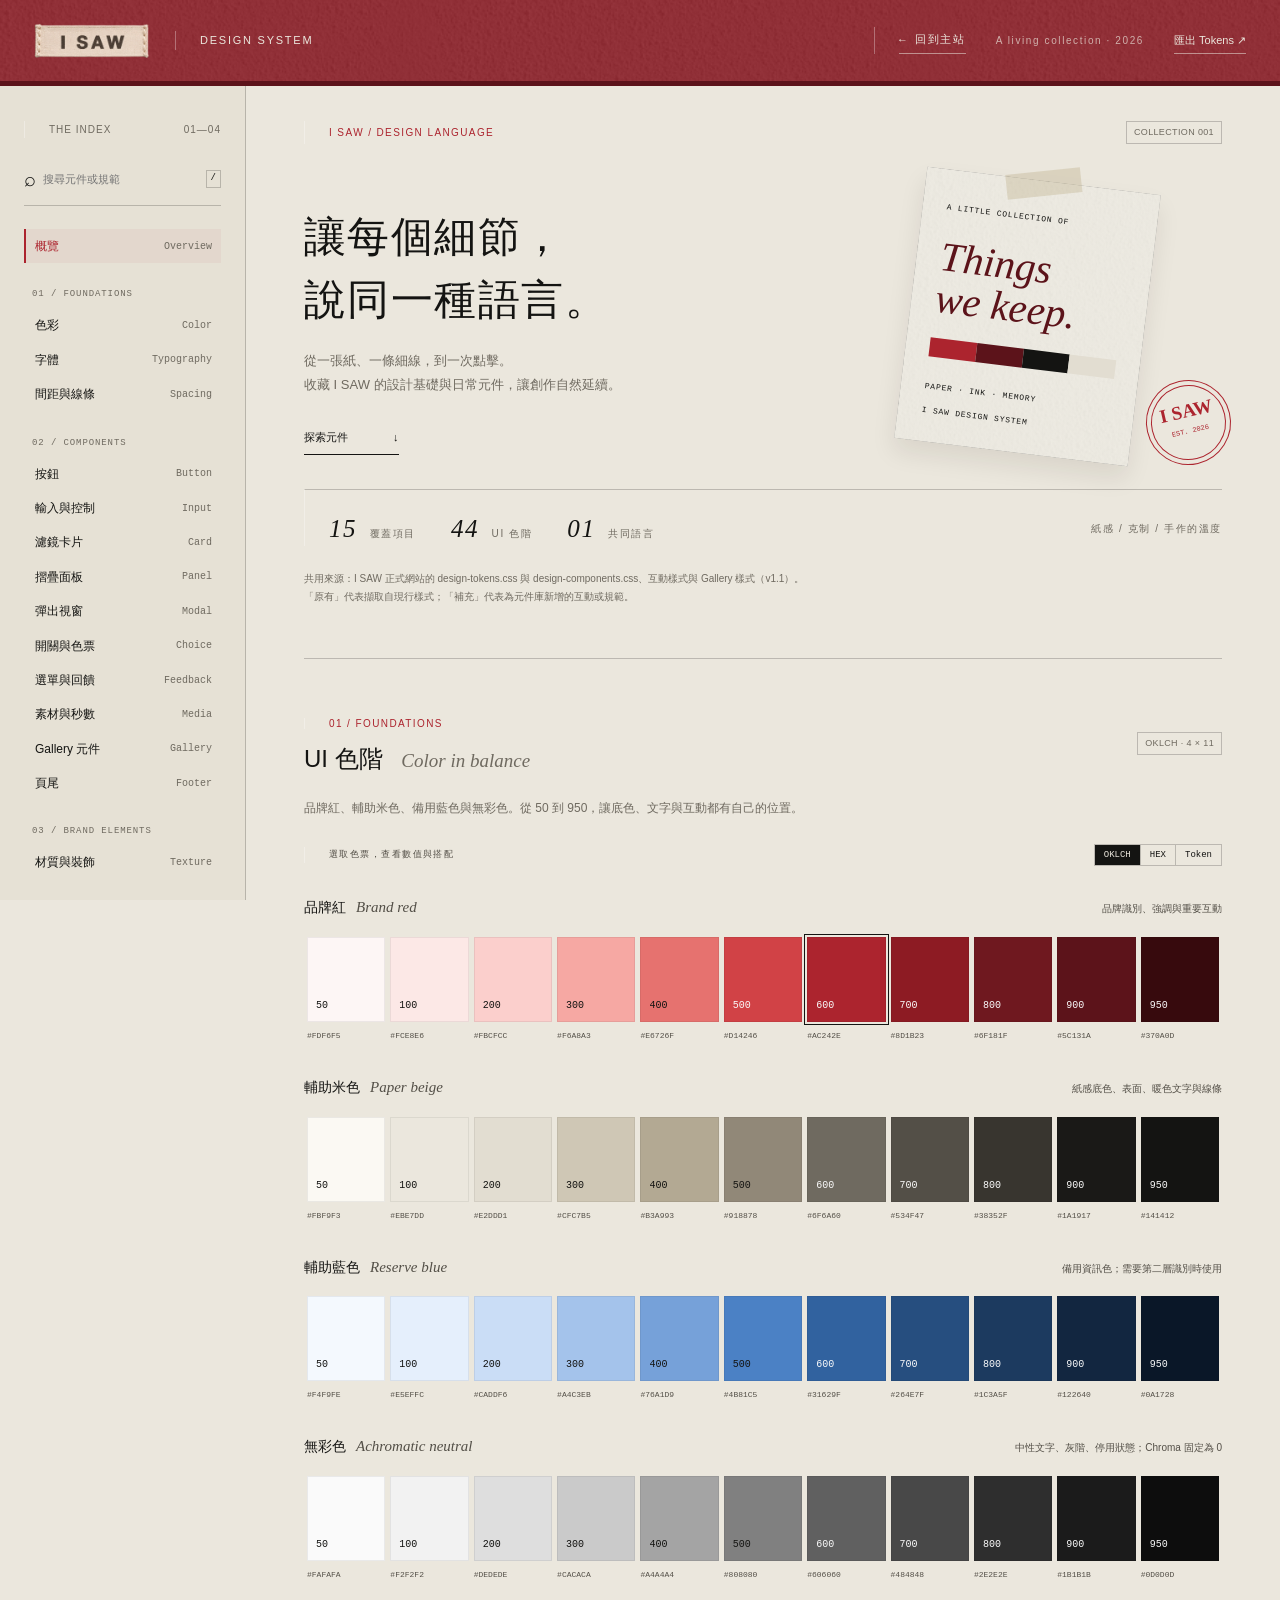
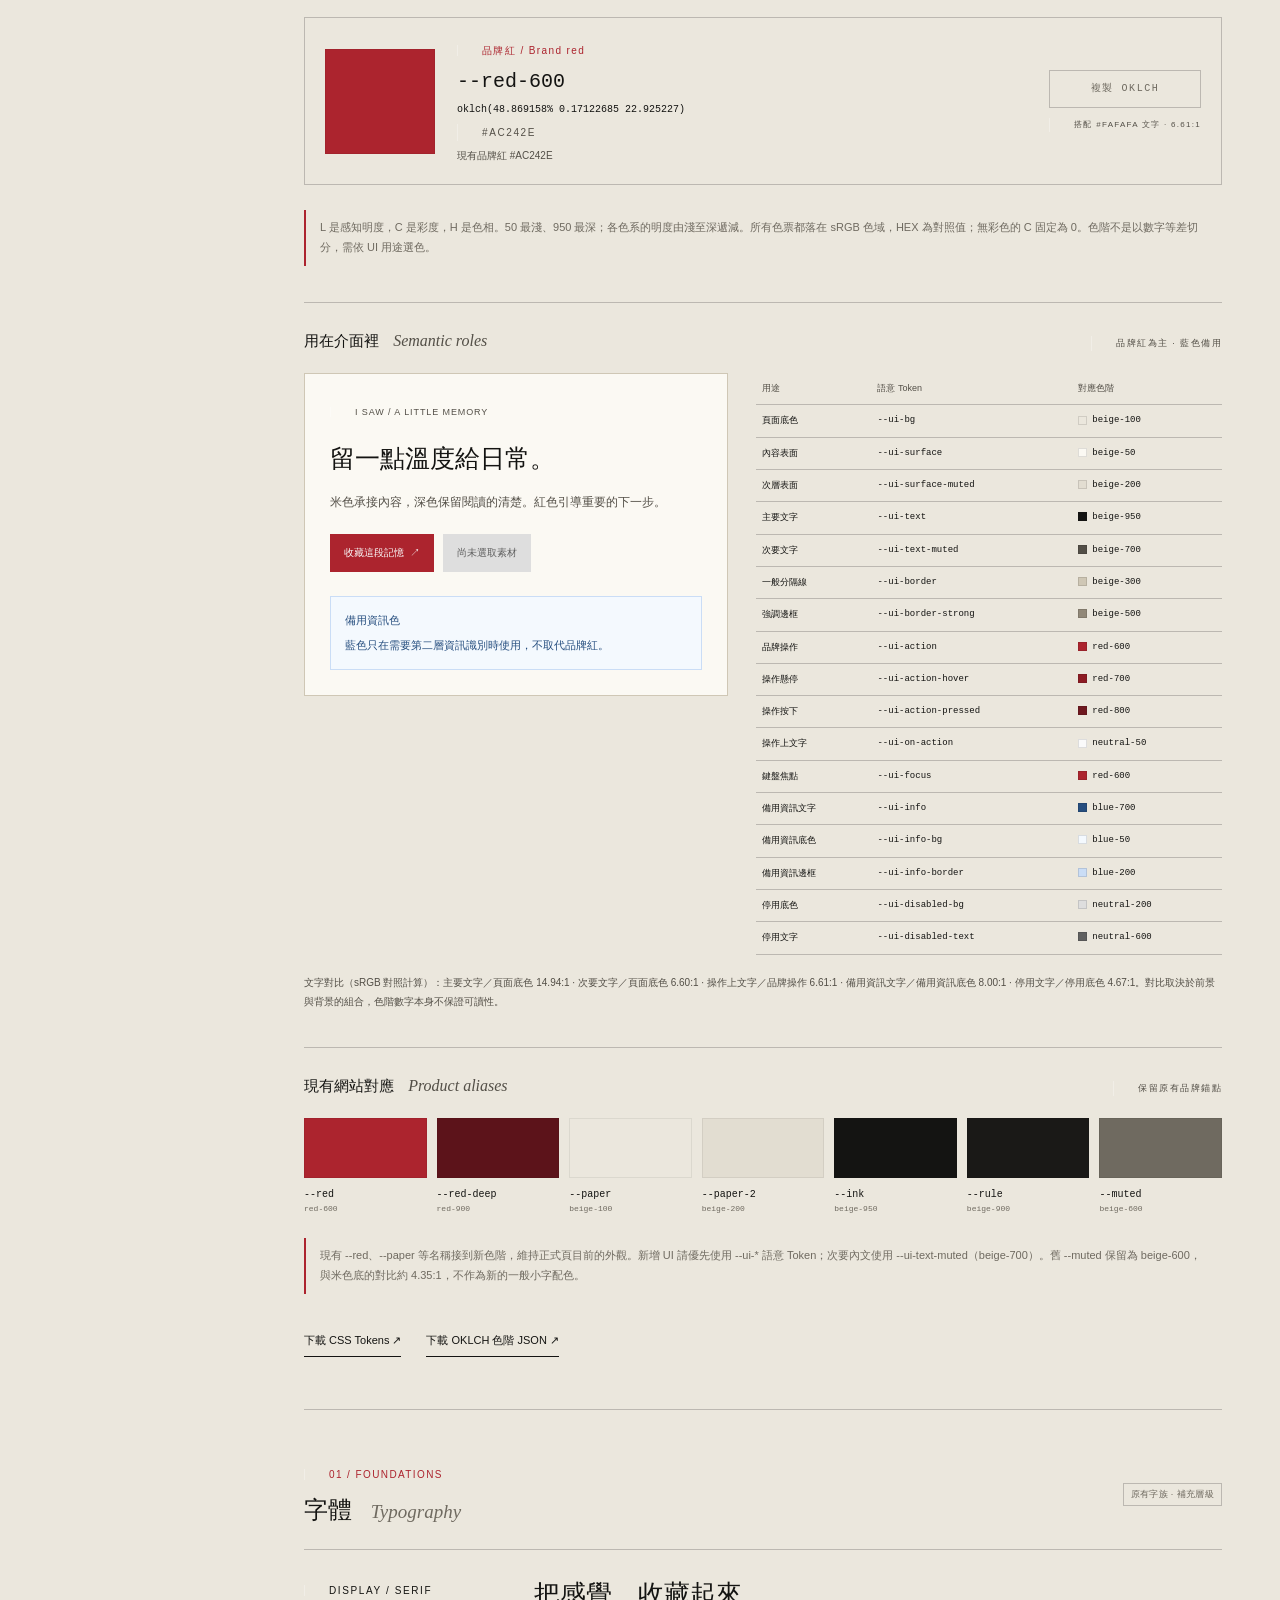
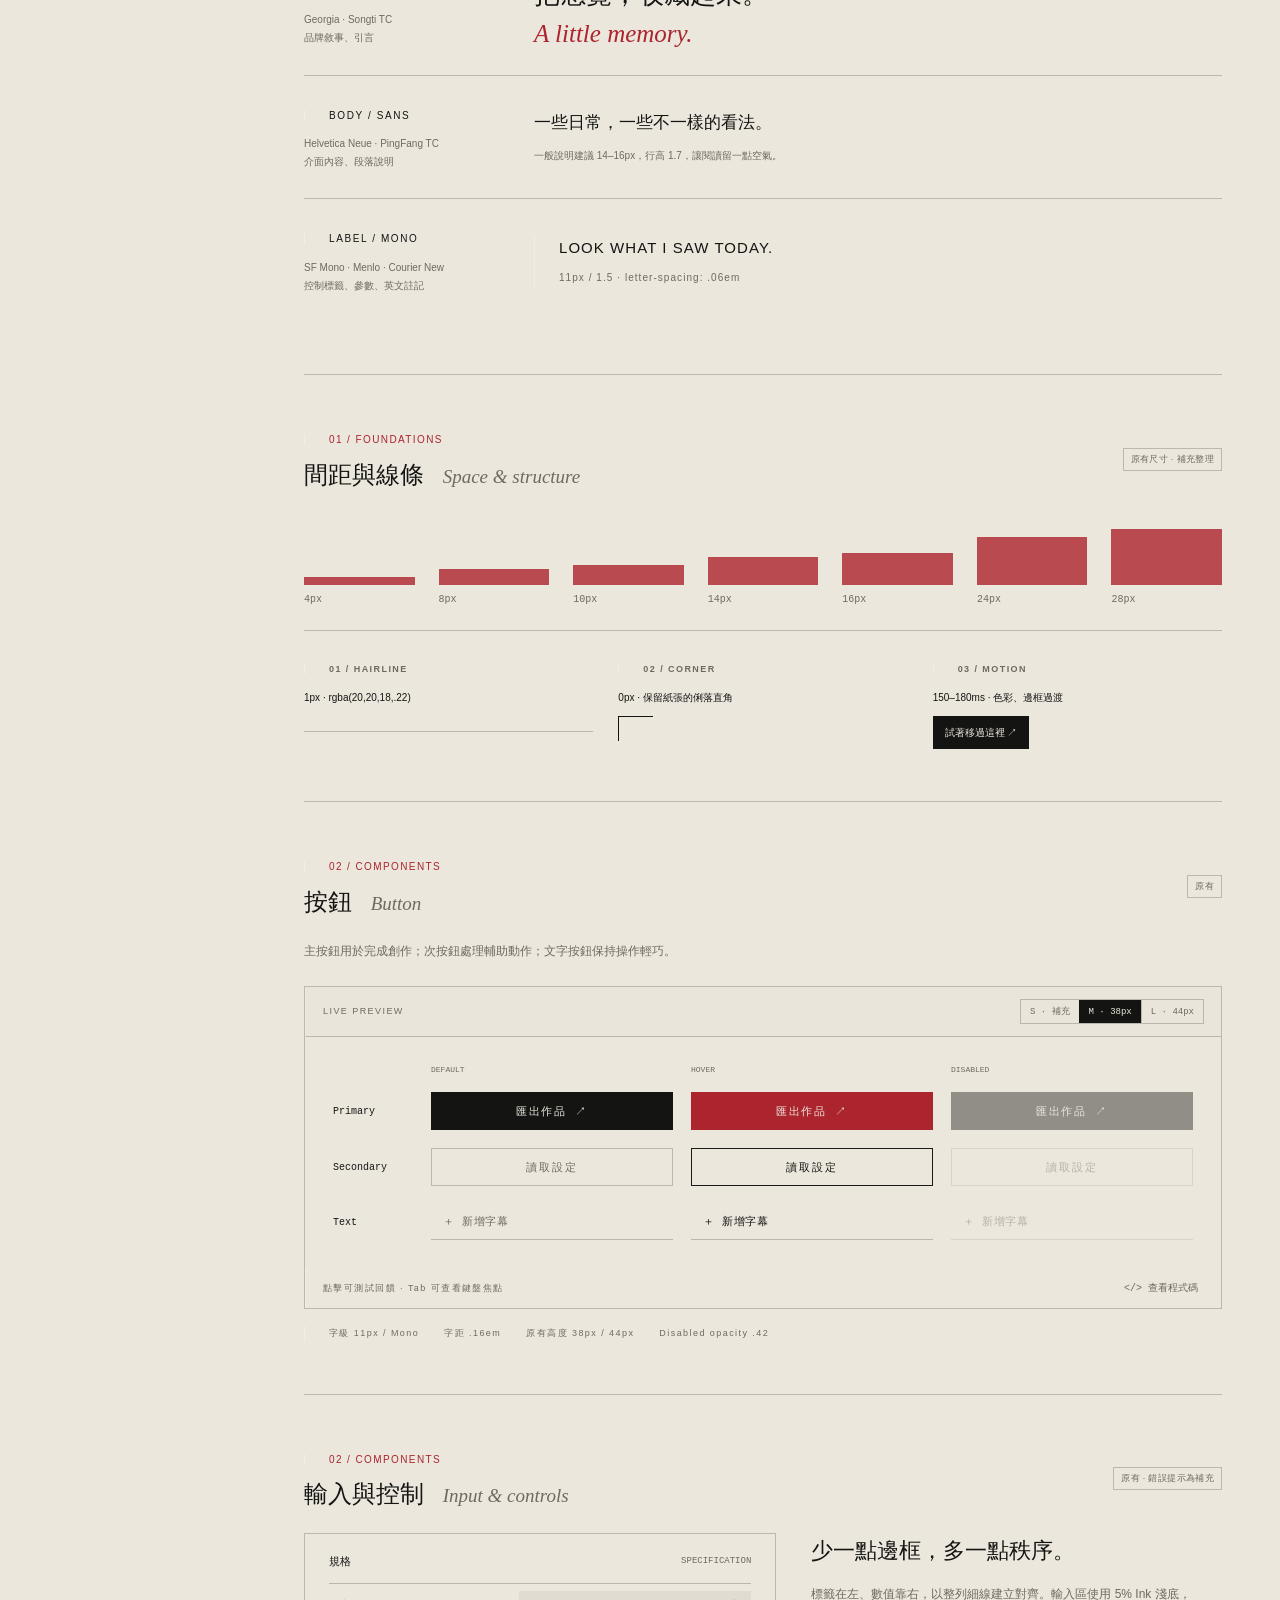
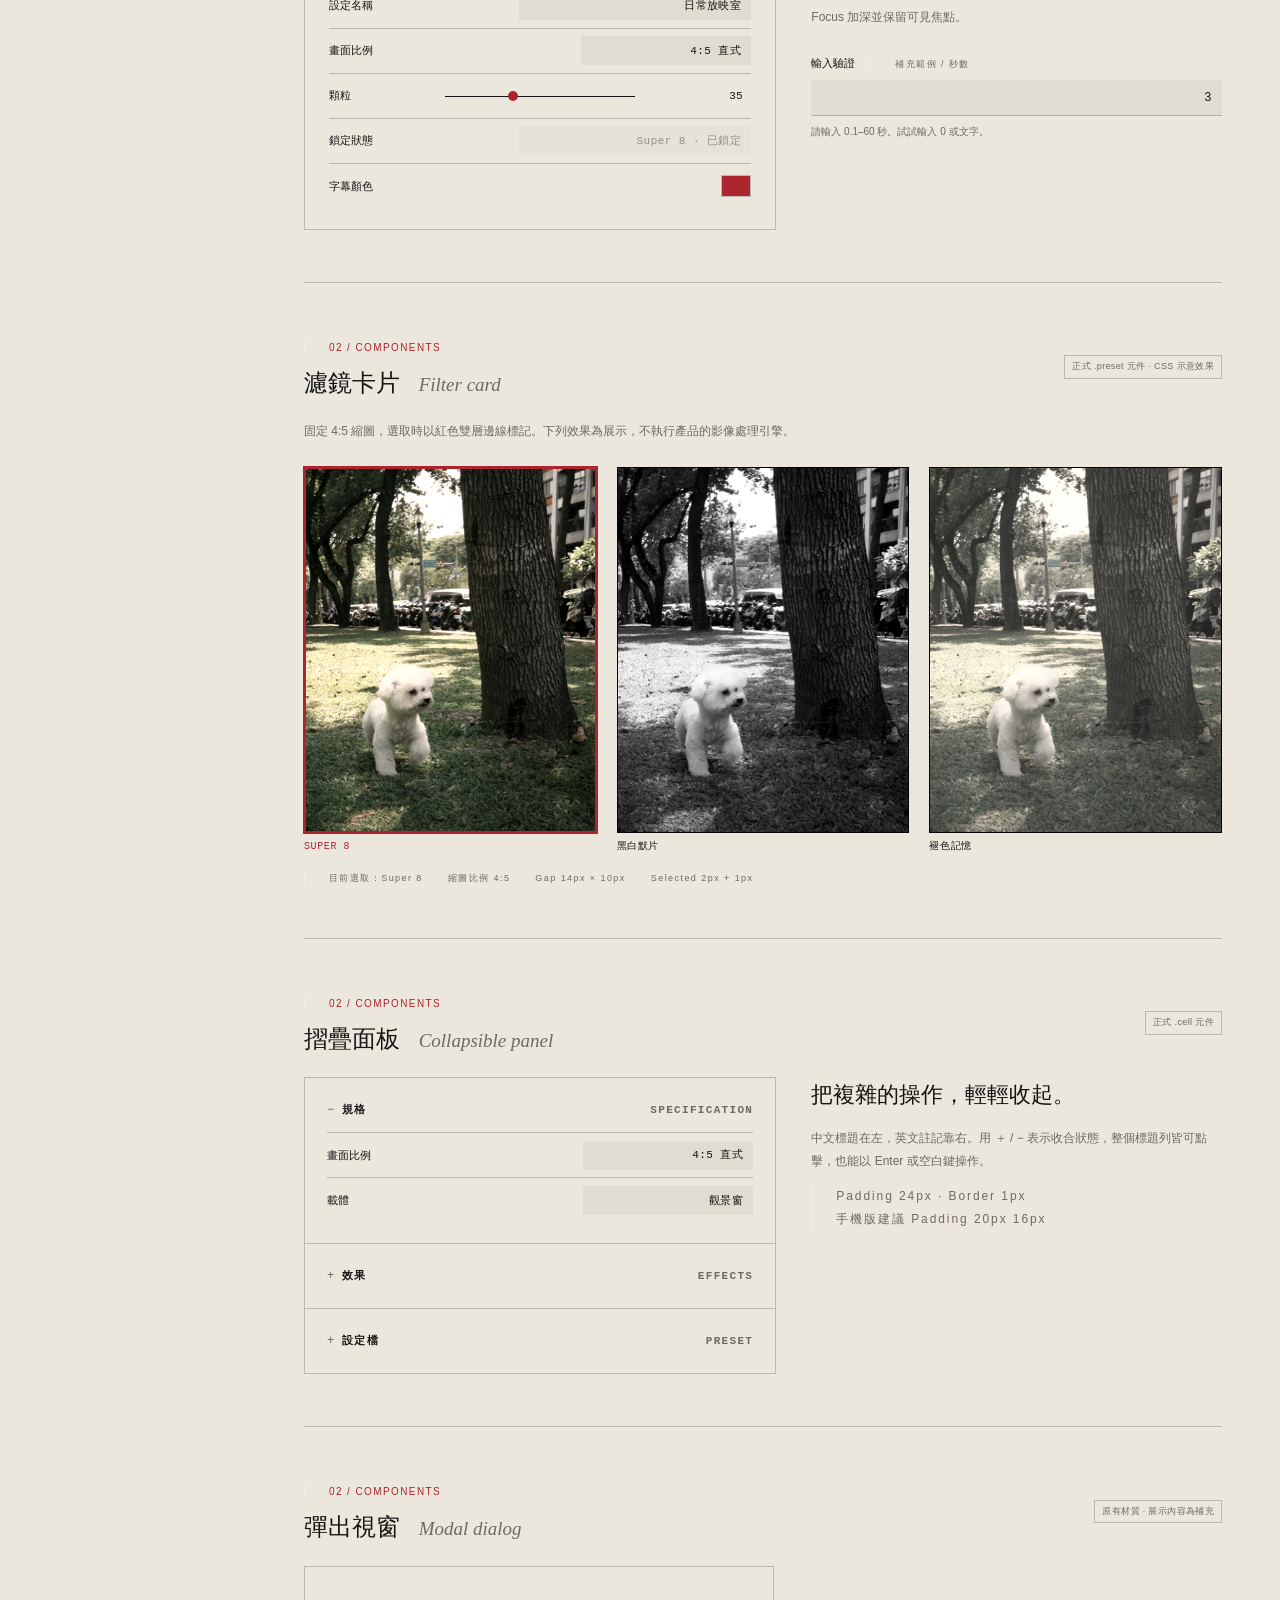
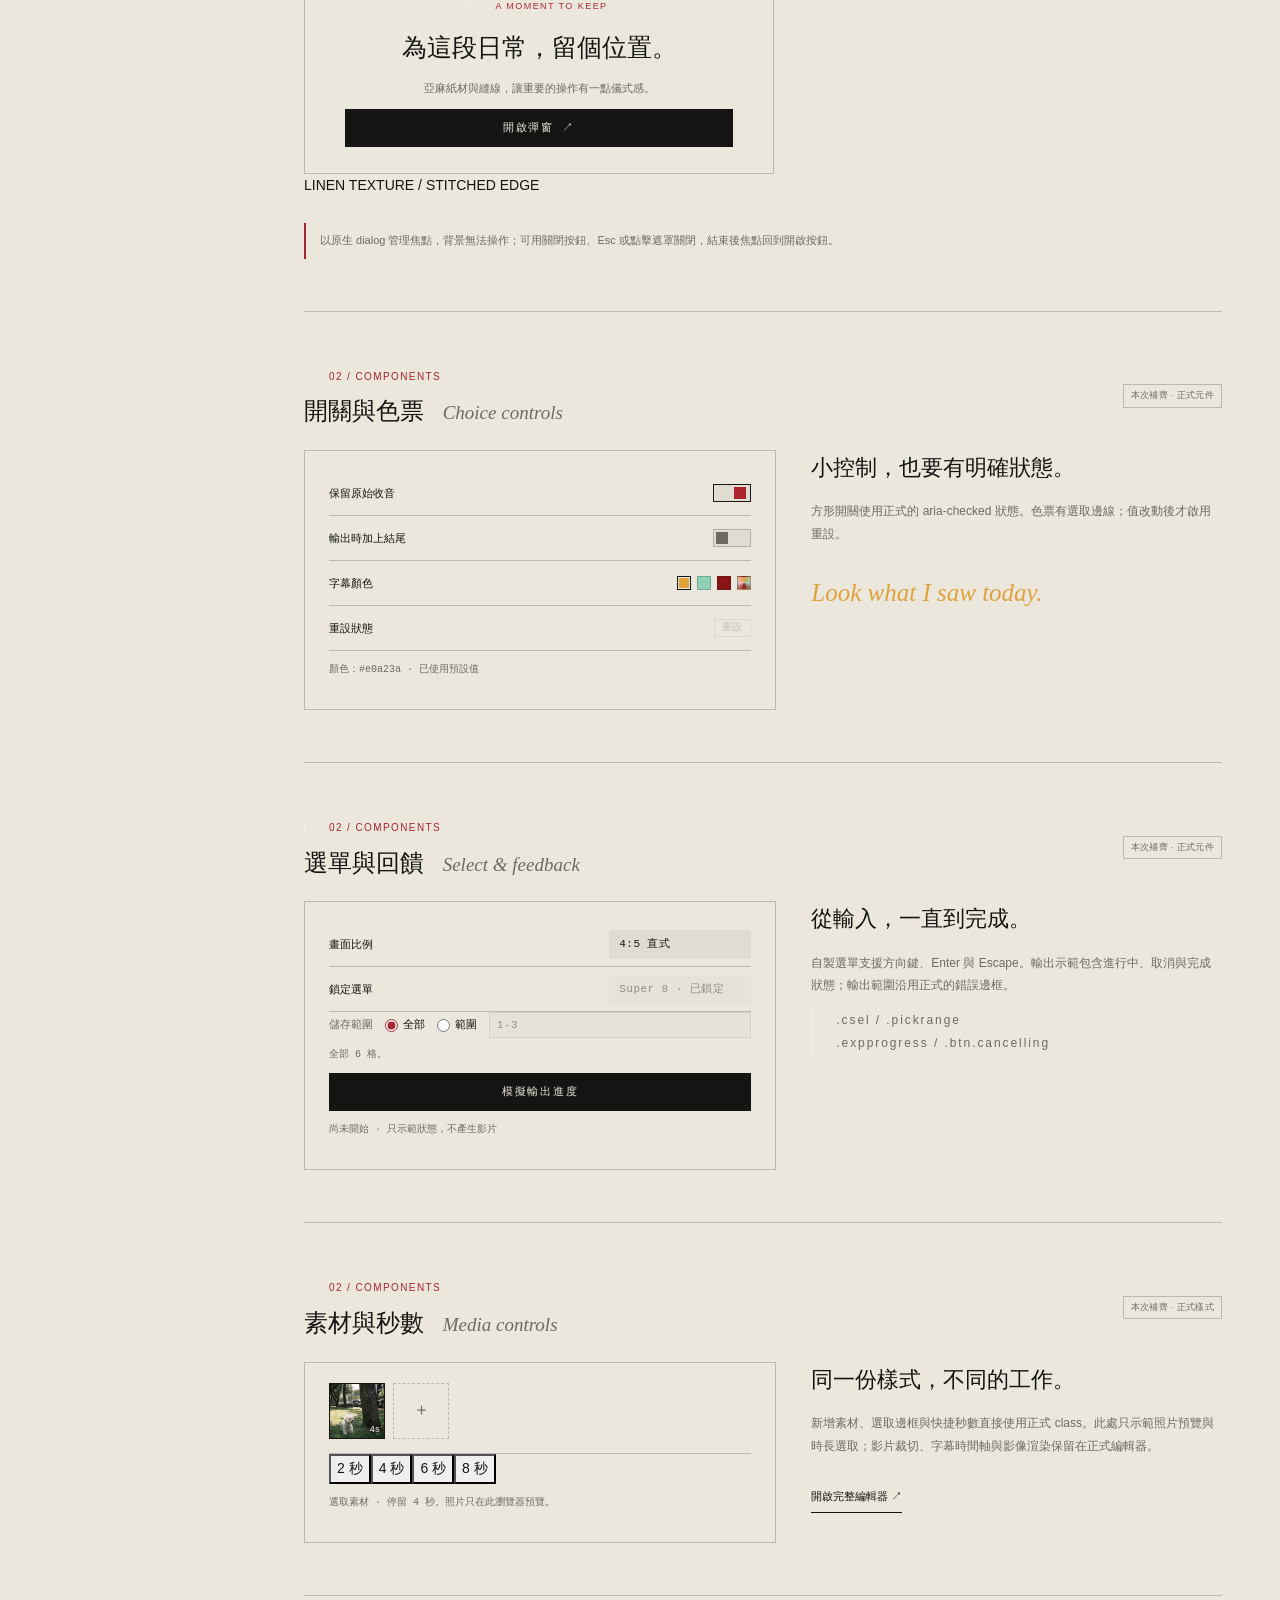
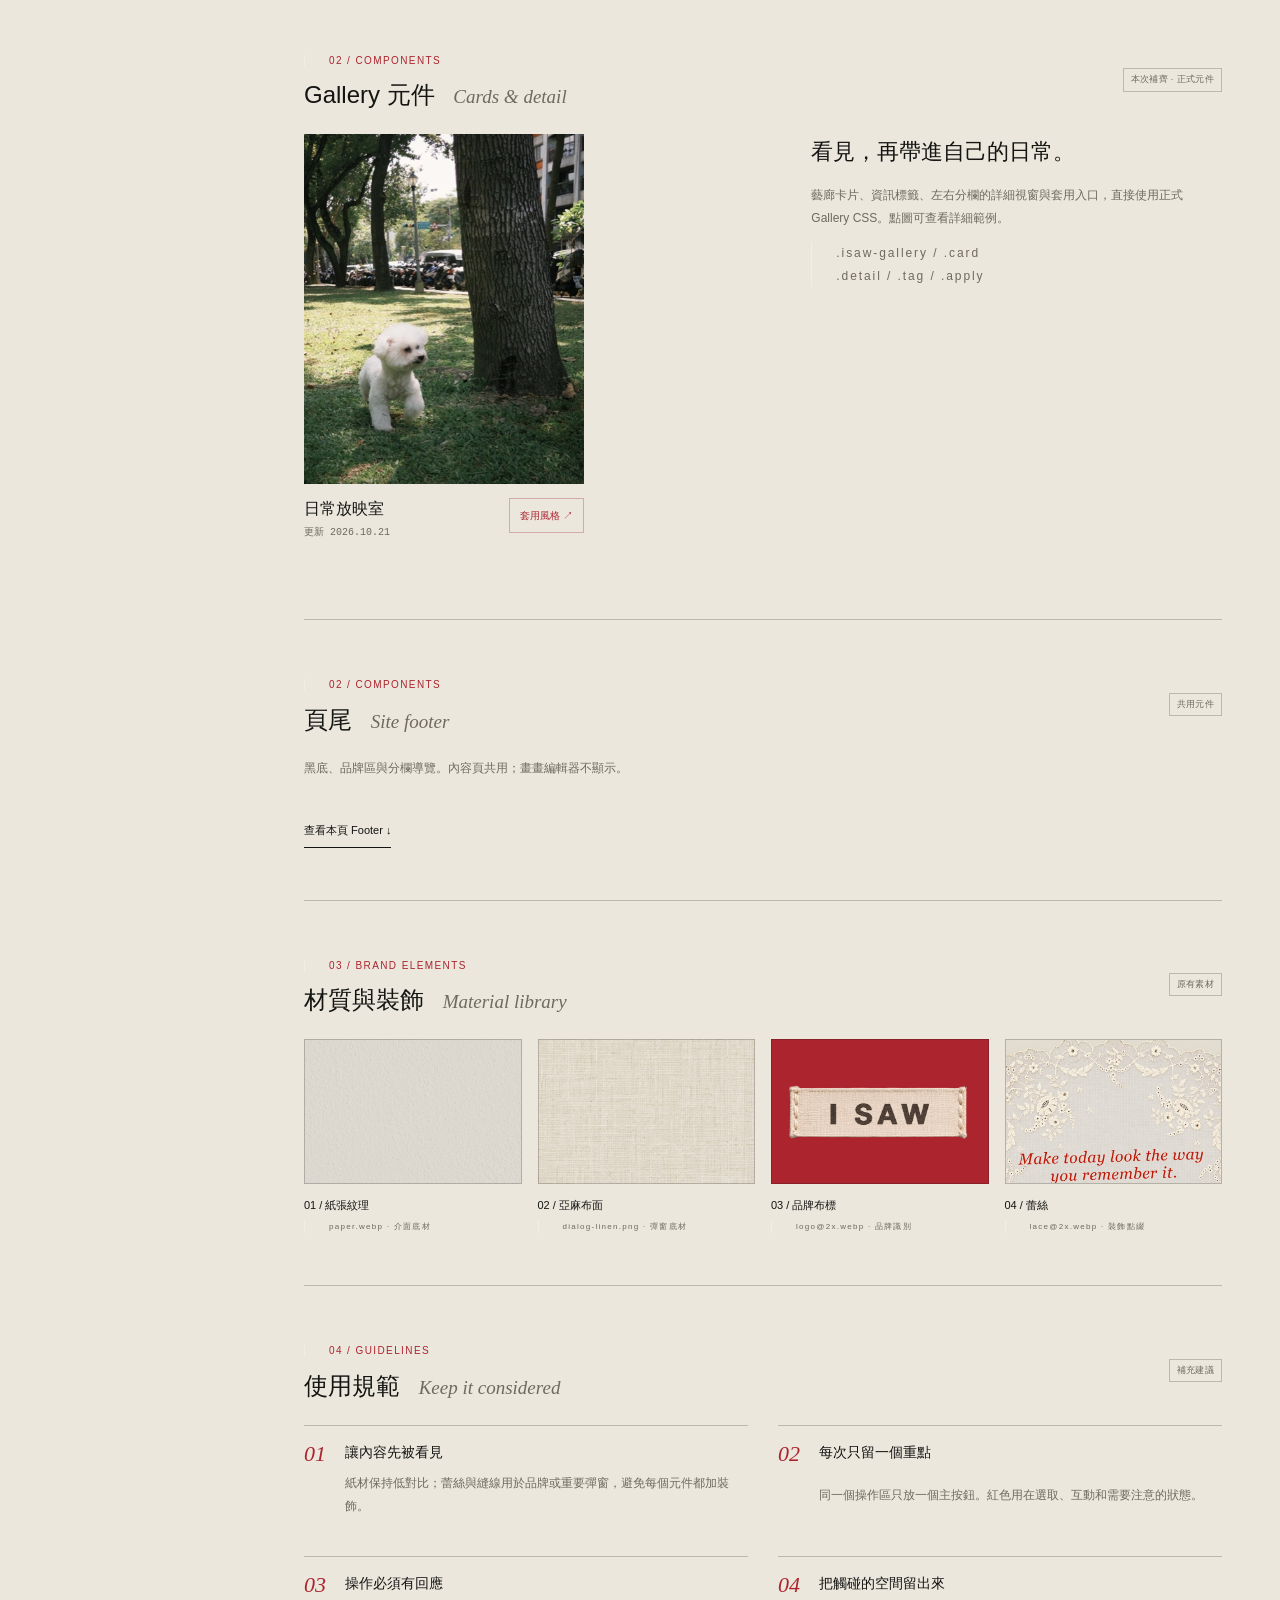
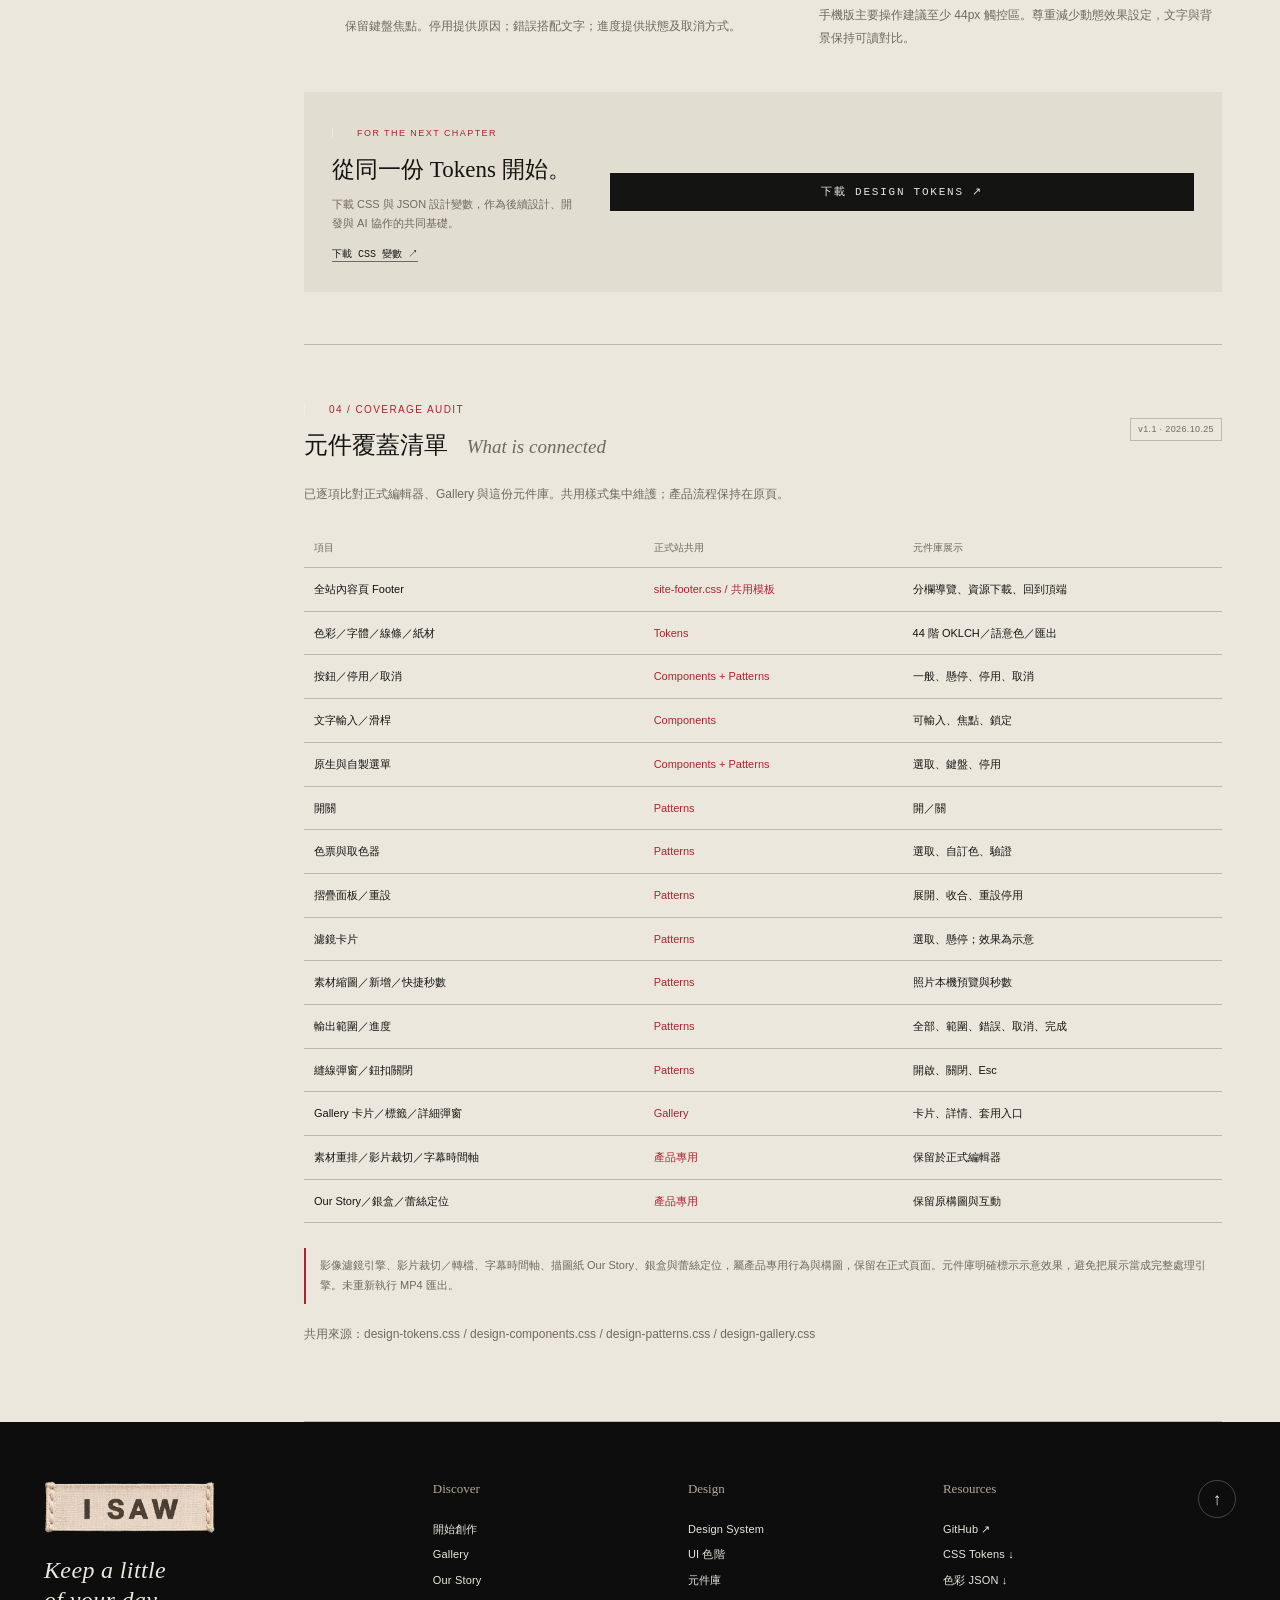
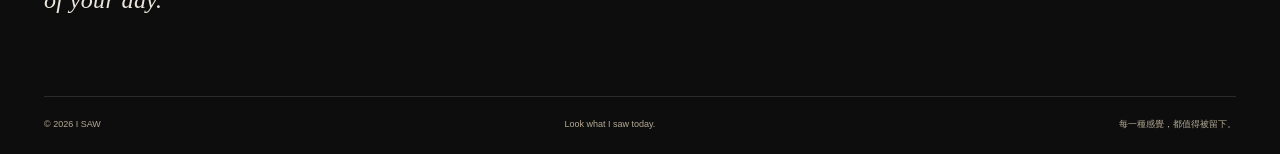
==== design-system/index.html @ d0c2c33c "Add a shared black footer for content pages" ====
<!doctype html>
<html lang="zh-Hant"><head><meta charset="utf-8"><meta name="viewport" content="width=device-width, initial-scale=1"><title>I SAW · Design System</title><link rel="icon" href="../assets/favicon-32.png"><meta name="description" content="把日常的樣子，整理成共同的語言。I SAW 互動元件庫與設計規範。"><link rel="stylesheet" href="../assets/design-tokens.css?v=1.2.0"><link rel="stylesheet" href="../assets/design-components.css?v=1.0.0"><link rel="stylesheet" href="style.css?v=1.3.0"><link rel="stylesheet" href="../assets/design-patterns.css?v=1.1.0"><link rel="stylesheet" href="../assets/design-gallery.css?v=1.1.0"><link rel="stylesheet" href="../assets/site-footer.css?v=1.0.0"><script src="../assets/site-footer.js?v=1.0.0" defer></script></head>
<body id="top"><a class="skip" href="#main">跳到內容</a><header><a href="#overview" class="brand"><img src="../assets/logo@2x.webp" alt="I SAW"><span>DESIGN SYSTEM</span></a><div class="head-right"><a class="top-link return-home" href="../film_gallery.html">← 回到主站</a><span class="edition">A living collection · 2026</span><button id="download" class="top-link">匯出 Tokens ↗</button></div></header>
<div class="shell"><aside><div class="side-title">THE INDEX <span>01—04</span></div><label class="search"><span>⌕</span><input id="search" type="search" placeholder="搜尋元件或規範" aria-label="搜尋元件或規範"><kbd>/</kbd></label><nav aria-label="Design system 導覽"><a href="#overview" class="active"><span>概覽</span><i>Overview</i></a><p>01 / FOUNDATIONS</p><a href="#colors">色彩 <i>Color</i></a><a href="#typography">字體 <i>Typography</i></a><a href="#spacing">間距與線條 <i>Spacing</i></a><p>02 / COMPONENTS</p><a href="#buttons">按鈕 <i>Button</i></a><a href="#inputs">輸入與控制 <i>Input</i></a><a href="#cards">濾鏡卡片 <i>Card</i></a><a href="#panels">摺疊面板 <i>Panel</i></a><a href="#modal">彈出視窗 <i>Modal</i></a><a href="#choices">開關與色票 <i>Choice</i></a><a href="#selects">選單與回饋 <i>Feedback</i></a><a href="#media">素材與秒數 <i>Media</i></a><a href="#gallery-patterns">Gallery 元件 <i>Gallery</i></a><a href="#footer-pattern">頁尾 <i>Footer</i></a><p>03 / BRAND ELEMENTS</p><a href="#materials">材質與裝飾 <i>Texture</i></a><p>04 / GUIDELINES</p><a href="#guidelines">使用規範 <i>Usage</i></a><a href="#coverage">元件覆蓋清單 <i>Coverage</i></a></nav><div class="side-bottom"><span class="status-dot"></span> v1.2 · OKLCH 色階<br><small>Look what I saw today.</small></div></aside>
<main id="main"><section id="overview" data-keys="overview 概覽"><div class="eyebrow">I SAW / DESIGN LANGUAGE <span class="tag">COLLECTION 001</span></div><div class="hero"><div><h1>讓每個細節，<br>說同一種語言。</h1><p class="intro">從一張紙、一條細線，到一次點擊。<br>收藏 I SAW 的設計基礎與日常元件，讓創作自然延續。</p><a class="jump" href="#buttons">探索元件 <span>↓</span></a></div><div class="hero-art" aria-hidden="true"><div class="specimen"><span class="specimen-top">A LITTLE COLLECTION OF</span><strong>Things<br>we keep.</strong><div class="sample-palette"><b></b><b></b><b></b><b></b></div><span class="specimen-bottom">PAPER · INK · MEMORY<br>I SAW DESIGN SYSTEM</span></div><div class="stamp">I SAW<br><small>EST. 2026</small></div></div></div><div class="overview-bottom"><span><b>15</b> 覆蓋項目</span><span><b>44</b> UI 色階</span><span><b>01</b> 共同語言</span><p>紙感 / 克制 / 手作的溫度</p></div><div class="source-note">共用來源：I SAW 正式網站的 design-tokens.css 與 design-components.css、互動樣式與 Gallery 樣式（v1.1）。<br>「原有」代表擷取自現行樣式；「補充」代表為元件庫新增的互動或規範。</div></section>
<section id="colors" data-keys="color colors 色彩 顏色 token oklch 色階 紅色 米色 藍色 無彩 50 950"><div class="section-head"><div><span class="eyebrow">01 / FOUNDATIONS</span><h2>UI 色階 <em>Color in balance</em></h2></div><span class="tag">OKLCH · 4 × 11</span></div><p class="desc">品牌紅、輔助米色、備用藍色與無彩色。從 50 到 950，讓底色、文字與互動都有自己的位置。</p><div class="color-toolbar"><span class="mono">選取色票，查看數值與搭配</span><div class="segmented" id="color-format" aria-label="複製色彩格式"><button data-format="oklch" class="selected" aria-pressed="true">OKLCH</button><button data-format="hex" aria-pressed="false">HEX</button><button data-format="token" aria-pressed="false">Token</button></div></div><div id="color-palettes" aria-label="四個色系的完整色階"><p class="desc">正在載入 OKLCH 色階…</p></div><div class="color-inspector" id="color-inspector" aria-live="polite"><div class="inspect-chip" id="inspect-chip"></div><div class="inspect-details"><span class="eyebrow" id="inspect-family">BRAND RED</span><h3 id="inspect-name">red-600</h3><code id="inspect-oklch"></code><span class="mono" id="inspect-hex"></span><small id="inspect-anchor"></small></div><div class="inspect-actions"><button class="btn btn-secondary" id="copy-shade">複製 OKLCH</button><span class="mono" id="inspect-contrast"></span></div></div><div class="note">L 是感知明度，C 是彩度，H 是色相。50 最淺、950 最深；各色系的明度由淺至深遞減。所有色票都落在 sRGB 色域，HEX 為對照值；無彩色的 C 固定為 0。色階不是以數字等差切分，需依 UI 用途選色。</div><div class="color-subheading"><h3>用在介面裡 <em>Semantic roles</em></h3><span class="mono">品牌紅為主 · 藍色備用</span></div><div class="color-ui-demo"><div class="color-ui-surface"><span class="mono">I SAW / A LITTLE MEMORY</span><h3>留一點溫度給日常。</h3><p>米色承接內容，深色保留閱讀的清楚。紅色引導重要的下一步。</p><div class="color-action-row"><button class="color-brand-action" id="color-action-demo">收藏這段記憶 ↗</button><button class="color-disabled-action" disabled>尚未選取素材</button></div><div class="color-info-demo"><strong>備用資訊色</strong><span>藍色只在需要第二層資訊識別時使用，不取代品牌紅。</span></div></div><div class="semantic-table-wrap"><table class="semantic-table"><thead><tr><th>用途</th><th>語意 Token</th><th>對應色階</th></tr></thead><tbody id="semantic-color-rows"></tbody></table></div></div><p class="color-contrast-note" id="color-contrast-summary"></p><div class="color-subheading"><h3>現有網站對應 <em>Product aliases</em></h3><span class="mono">保留原有品牌錨點</span></div><div class="swatches" id="swatches"></div><div class="note">現有 --red、--paper 等名稱接到新色階，維持正式頁目前的外觀。新增 UI 請優先使用 --ui-* 語意 Token；次要內文使用 --ui-text-muted（beige-700）。舊 --muted 保留為 beige-600，與米色底的對比約 4.35:1，不作為新的一般小字配色。</div><div class="color-downloads"><a class="jump" href="../assets/design-tokens.css" download="i-saw.tokens.css">下載 CSS Tokens ↗</a><a class="jump" href="../assets/design-colors.json" download="i-saw.colors.json">下載 OKLCH 色階 JSON ↗</a></div></section>
<section id="typography" data-keys="typography 字體 文字 排版 font"><div class="section-head"><div><span class="eyebrow">01 / FOUNDATIONS</span><h2>字體 <em>Typography</em></h2></div><span class="tag">原有字族 · 補充層級</span></div><div class="type-row"><div><span class="mono">DISPLAY / SERIF</span><small>Georgia · Songti TC<br>品牌敘事、引言</small></div><div class="type-display">把感覺，收藏起來。<i>A little memory.</i></div></div><div class="type-row"><div><span class="mono">BODY / SANS</span><small>Helvetica Neue · PingFang TC<br>介面內容、段落說明</small></div><div class="type-body">一些日常，一些不一樣的看法。<small>一般說明建議 14–16px，行高 1.7，讓閱讀留一點空氣。</small></div></div><div class="type-row"><div><span class="mono">LABEL / MONO</span><small>SF Mono · Menlo · Courier New<br>控制標籤、參數、英文註記</small></div><div class="mono type-mono">LOOK WHAT I SAW TODAY.<small>11px / 1.5 · letter-spacing: .06em</small></div></div></section>
<section id="spacing" data-keys="spacing 間距 線條 圓角 border"><div class="section-head"><div><span class="eyebrow">01 / FOUNDATIONS</span><h2>間距與線條 <em>Space & structure</em></h2></div><span class="tag">原有尺寸 · 補充整理</span></div><div class="spacing" id="spacing-bars"></div><div class="spec-grid"><div><b>01 / HAIRLINE</b><p>1px · rgba(20,20,18,.22)</p><div class="hairline"></div></div><div><b>02 / CORNER</b><p>0px · 保留紙張的俐落直角</p><div class="corner-demo"></div></div><div><b>03 / MOTION</b><p>150–180ms · 色彩、邊框過渡</p><button class="motion-demo" aria-label="懸停查看互動過渡">試著移過這裡 ↗</button></div></div></section>
<section id="buttons" data-keys="button buttons 按鈕 primary secondary"><div class="section-head"><div><span class="eyebrow">02 / COMPONENTS</span><h2>按鈕 <em>Button</em></h2></div><span class="tag">原有</span></div><p class="desc">主按鈕用於完成創作；次按鈕處理輔助動作；文字按鈕保持操作輕巧。</p><div class="playground"><div class="play-toolbar"><span>LIVE PREVIEW</span><div class="segmented" id="button-size" aria-label="按鈕尺寸"><button data-size="small" aria-pressed="false">S · 補充</button><button class="selected" data-size="default" aria-pressed="true">M · 38px</button><button data-size="large" aria-pressed="false">L · 44px</button></div></div><div class="button-matrix"><span></span><span>DEFAULT</span><span>HOVER</span><span>DISABLED</span><label>Primary</label><button class="btn btn-primary primary demo-action">匯出作品 ↗</button><button class="btn btn-primary primary force-hover demo-action">匯出作品 ↗</button><button class="btn btn-primary primary" disabled>匯出作品 ↗</button><label>Secondary</label><button class="btn btn-secondary secondary demo-action">讀取設定</button><button class="btn btn-secondary secondary force-hover demo-action">讀取設定</button><button class="btn btn-secondary secondary" disabled>讀取設定</button><label>Text</label><button class="btn btn-text text demo-action">＋ 新增字幕</button><button class="btn btn-text text force-hover demo-action">＋ 新增字幕</button><button class="btn btn-text text" disabled>＋ 新增字幕</button></div><div class="play-footer">點擊可測試回饋 · Tab 可查看鍵盤焦點 <button data-code="button">&lt;/&gt; 查看程式碼</button></div><pre class="code" id="code-button" hidden></pre></div><div class="spec-line"><span>字級 11px / Mono</span><span>字距 .16em</span><span>原有高度 38px / 44px</span><span>Disabled opacity .42</span></div></section>
<section id="inputs" data-keys="input 表單 輸入 select slider range 控制"><div class="section-head"><div><span class="eyebrow">02 / COMPONENTS</span><h2>輸入與控制 <em>Input & controls</em></h2></div><span class="tag">原有 · 錯誤提示為補充</span></div><div class="two-col"><div class="playground input-demo"><div class="mini-title">規格 <span>SPECIFICATION</span></div><label class="rowline">設定名稱 <input type="text" value="日常放映室" aria-label="設定名稱"></label><label class="rowline">畫面比例 <select aria-label="畫面比例"><option>4:5 直式</option><option>1:1 正方形</option><option>16:9 橫式</option></select></label><label class="rowline">顆粒 <input id="grain" type="range" min="0" max="100" value="35"><output for="grain" id="grain-output">35</output></label><label class="rowline">鎖定狀態 <input type="text" value="Super 8 · 已鎖定" disabled aria-label="已鎖定濾鏡"></label><label class="rowline">字幕顏色 <input type="color" value="#ac242e" aria-label="字幕顏色"></label></div><div class="field-notes"><h3>少一點邊框，多一點秩序。</h3><p>標籤在左、數值靠右，以整列細線建立對齊。輸入區使用 5% Ink 淺底，Focus 加深並保留可見焦點。</p><label for="duration">輸入驗證 <span class="mono">補充範例 / 秒數</span></label><input id="duration" type="text" inputmode="decimal" value="3" aria-describedby="duration-help"><small id="duration-help">請輸入 0.1–60 秒。試試輸入 0 或文字。</small></div></div></section>
<section id="cards" data-keys="card 卡片 濾鏡 filter 選取"><div class="section-head"><div><span class="eyebrow">02 / COMPONENTS</span><h2>濾鏡卡片 <em>Filter card</em></h2></div><span class="tag">正式 .preset 元件 · CSS 示意效果</span></div><p class="desc">固定 4:5 縮圖，選取時以紅色雙層邊線標記。下列效果為展示，不執行產品的影像處理引擎。</p><div class="filter-cards"><button class="preset on" data-filter="Super 8" aria-pressed="true"><span class="pv"><span class="thumb super8"><img src="../assets/preset-sample.webp" alt="Super 8示意照片"></span><span class="cap">暖色與顆粒，保留日常的溫度。</span></span><b>Super 8</b></button><button class="preset " data-filter="黑白默片" aria-pressed="false"><span class="pv"><span class="thumb bw"><img src="../assets/preset-sample.webp" alt="黑白默片示意照片"></span><span class="cap">讓光影成為主角。</span></span><b>黑白默片</b></button><button class="preset " data-filter="褪色記憶" aria-pressed="false"><span class="pv"><span class="thumb faded"><img src="../assets/preset-sample.webp" alt="褪色記憶示意照片"></span><span class="cap">像一張放久了的照片。</span></span><b>褪色記憶</b></button></div><div class="spec-line"><span id="filter-status" aria-live="polite">目前選取：Super 8</span><span>縮圖比例 4:5</span><span>Gap 14px × 10px</span><span>Selected 2px + 1px</span></div></section>
<section id="panels" data-keys="panel accordion 面板 摺疊 收合"><div class="section-head"><div><span class="eyebrow">02 / COMPONENTS</span><h2>摺疊面板 <em>Collapsible panel</em></h2></div><span class="tag">正式 .cell 元件</span></div><div class="two-col"><div class="demo-panel"><div class="cell"><h2 tabindex="0" role="button" aria-expanded="true">規格 <span>SPECIFICATION</span></h2><div><label class="rowline">畫面比例 <select aria-label="面板畫面比例"><option>4:5 直式</option><option>1:1 正方形</option></select></label><label class="rowline">載體 <select aria-label="載體"><option>觀景窗</option><option>無外框</option><option>底片</option></select></label></div></div><div class="cell collapsed"><h2 tabindex="0" role="button" aria-expanded="false">效果 <span>EFFECTS</span></h2><div><p>Super 8 · 暖色、顆粒與輕微褪色。</p><label class="rowline">強度 <input type="range" value="60" aria-label="效果強度"></label></div></div><div class="cell collapsed"><h2 tabindex="0" role="button" aria-expanded="false">設定檔 <span>PRESET</span></h2><div><p>儲存並重複使用一組熟悉的風格。</p><button class="btn btn-secondary" id="panel-export">匯出展示 Tokens ↗</button></div></div></div><div class="field-notes"><h3>把複雜的操作，輕輕收起。</h3><p>中文標題在左，英文註記靠右。用 ＋ / − 表示收合狀態，整個標題列皆可點擊，也能以 Enter 或空白鍵操作。</p><p class="mono">Padding 24px · Border 1px<br>手機版建議 Padding 20px 16px</p></div></div></section>
<section id="modal" data-keys="modal dialog 彈窗 視窗"><div class="section-head"><div><span class="eyebrow">02 / COMPONENTS</span><h2>彈出視窗 <em>Modal dialog</em></h2></div><span class="tag">原有材質 · 展示內容為補充</span></div><div class="modal-stage"><div class="modal-outline"><span class="mono">A MOMENT TO KEEP</span><h3>為這段日常，留個位置。</h3><p>亞麻紙材與縫線，讓重要的操作有一點儀式感。</p><button class="btn btn-primary primary" id="open-modal">開啟彈窗 ↗</button></div><span class="stage-caption">LINEN TEXTURE / STITCHED EDGE</span></div><div class="note">以原生 dialog 管理焦點，背景無法操作；可用關閉按鈕、Esc 或點擊遮罩關閉，結束後焦點回到開啟按鈕。</div></section>

<section id="choices" data-keys="toggle switch 開關 色票 自訂取色器 color picker reset 重設"><div class="section-head"><div><span class="eyebrow">02 / COMPONENTS</span><h2>開關與色票 <em>Choice controls</em></h2></div><span class="tag">本次補齊 · 正式元件</span></div><div class="two-col"><div class="playground input-demo"><label class="rowline">保留原始收音 <button class="toggle" role="switch" aria-checked="true" aria-label="範例保留原始收音"></button></label><label class="rowline">輸出時加上結尾 <button class="toggle" role="switch" aria-checked="false" aria-label="範例輸出時加上結尾"></button></label><div class="rowline">字幕顏色 <div class="sws" id="demo-swatches"><button class="sw on" style="background:#e0a23a" data-color="#e0a23a" aria-label="金黃色" aria-pressed="true"></button><button class="sw" style="background:#8fd0b8" data-color="#8fd0b8" aria-label="薄荷綠" aria-pressed="false"></button><button class="sw" style="background:#8a1414" data-color="#8a1414" aria-label="暗紅色" aria-pressed="false"></button><button class="sw sw-custom sw-empty" id="custom-color" aria-label="開啟自訂取色器" aria-expanded="false"></button></div></div><div class="rowline">重設狀態 <button class="hreset" id="demo-reset" disabled>重設</button></div><p id="choice-status" class="demo-status" aria-live="polite">顏色：#e0a23a · 已使用預設值</p></div><div class="field-notes"><h3>小控制，也要有明確狀態。</h3><p>方形開關使用正式的 aria-checked 狀態。色票有選取邊線；值改動後才啟用重設。</p><div id="color-demo" class="color-sample">Look what I saw today.</div></div></div><div class="cpick" id="demo-picker" hidden><div class="sv" role="button" tabindex="0" aria-label="選擇飽和度與明度"><b></b></div><input class="picker-hue" type="range" min="0" max="360" value="30" aria-label="色相"><div class="bot"><div class="prev"></div><input id="picker-hex" type="text" value="#e0a23a" aria-label="十六進位色碼" maxlength="7"></div><small id="picker-help" aria-live="polite">輸入 #RRGGBB，按 Enter 套用。</small><button class="btn btn-secondary" id="picker-close">完成</button></div></section>
<section id="selects" data-keys="custom select 自製 下拉 選單 progress 進度 狀態 cancel 取消 範圍 radio"><div class="section-head"><div><span class="eyebrow">02 / COMPONENTS</span><h2>選單與回饋 <em>Select & feedback</em></h2></div><span class="tag">本次補齊 · 正式元件</span></div><div class="two-col"><div class="playground input-demo"><div class="rowline">畫面比例 <div class="csel" id="demo-select"><button class="csel-btn" aria-haspopup="listbox" aria-expanded="false" aria-controls="demo-options">4:5 直式</button></div></div><div class="rowline">鎖定選單 <div class="csel disabled"><button class="csel-btn" disabled>Super 8 · 已鎖定</button></div></div><div class="pickrange demo-range"><span class="who">儲存範圍</span><label><input type="radio" name="demo-range" value="all" checked>全部</label><label><input type="radio" name="demo-range" value="some">範圍</label><input id="demo-range-value" type="text" value="1-3" aria-label="範圍格位" disabled></div><p class="rangehint" id="demo-range-help">全部 6 格。</p><button class="btn btn-primary" id="demo-progress">模擬輸出進度</button><div class="expprogress" id="demo-progress-track" role="progressbar" aria-label="展示輸出進度" aria-valuemin="0" aria-valuemax="100" aria-valuenow="0"><div class="expprogress-bar"></div></div><p id="progress-label" class="demo-status" aria-live="polite">尚未開始 · 只示範狀態，不產生影片</p></div><div class="field-notes"><h3>從輸入，一直到完成。</h3><p>自製選單支援方向鍵、Enter 與 Escape。輸出示範包含進行中、取消與完成狀態；輸出範圍沿用正式的錯誤邊框。</p><p class="mono">.csel / .pickrange<br>.expprogress / .btn.cancelling</p></div></div><div class="csel-list" id="demo-options" role="listbox" aria-label="選擇畫面比例" hidden><button class="csel-opt" role="option" aria-selected="true">4:5 直式</button><button class="csel-opt" role="option" aria-selected="false">1:1 方形</button><button class="csel-opt" role="option" aria-selected="false">16:9 橫式</button><button class="csel-opt" role="option" aria-selected="false" disabled>跟素材一樣 · 此範例不可用</button></div></section>
<section id="media" data-keys="media 素材 上傳 縮圖 時長 秒數 trim upload"><div class="section-head"><div><span class="eyebrow">02 / COMPONENTS</span><h2>素材與秒數 <em>Media controls</em></h2></div><span class="tag">本次補齊 · 正式樣式</span></div><div class="two-col"><div class="playground input-demo"><div class="items demo-items"><div class="list" id="demo-media-list"><div class="item on"><img src="../assets/preset-sample.webp" alt="展示素材"><span class="sec"><i id="demo-seconds">4s</i></span></div><div class="addwrap"><button class="item add" id="demo-upload" aria-label="加入展示照片">＋</button></div></div></div><input type="file" id="demo-upload-file" accept="image/*" hidden><div class="trimquick" aria-label="展示照片停留秒數"><button data-seconds="2">2 秒</button><button class="on" data-seconds="4">4 秒</button><button data-seconds="6">6 秒</button><button data-seconds="8">8 秒</button></div><p class="demo-status" id="media-status" aria-live="polite">選取素材 · 停留 4 秒。照片只在此瀏覽器預覽。</p></div><div class="field-notes"><h3>同一份樣式，不同的工作。</h3><p>新增素材、選取邊框與快捷秒數直接使用正式 class。此處只示範照片預覽與時長選取；影片裁切、字幕時間軸與影像渲染保留在正式編輯器。</p><a class="jump" href="https://laygi.github.io/i-saw/film_gallery.html" target="_blank" rel="noopener">開啟完整編輯器 ↗</a></div></div></section>
<section id="gallery-patterns" data-keys="gallery 藝廊 卡片 詳細 modal dialog tag 標籤"><div class="section-head"><div><span class="eyebrow">02 / COMPONENTS</span><h2>Gallery 元件 <em>Cards & detail</em></h2></div><span class="tag">本次補齊 · 正式元件</span></div><div class="two-col isaw-gallery"><article class="card demo-gallery-card"><button class="art" id="open-gallery-demo" aria-label="開啟 Gallery 詳細範例"><img src="../assets/preset-sample.webp" alt="日常放映室示意照片"></button><div class="card-head"><div><button class="title" id="open-gallery-title">日常放映室</button><time class="updated">更新 2026.10.21</time></div><a class="apply" href="https://laygi.github.io/i-saw/film_gallery.html?style=daily-screening" target="_blank" rel="noopener">套用風格 ↗</a></div></article><div class="field-notes"><h3>看見，再帶進自己的日常。</h3><p>藝廊卡片、資訊標籤、左右分欄的詳細視窗與套用入口，直接使用正式 Gallery CSS。點圖可查看詳細範例。</p><p class="mono">.isaw-gallery / .card<br>.detail / .tag / .apply</p></div><dialog class="detail" id="gallery-demo" aria-labelledby="gallery-demo-title"><button class="close" aria-label="關閉 Gallery 範例">×</button><div class="detail-layout"><div class="detail-art"><img src="../assets/preset-sample.webp" alt="風格示意照片"></div><div class="detail-side"><div class="detail-top"><span class="eyebrow">THE I SAW GALLERY</span><h2 id="gallery-demo-title">日常放映室</h2><time class="updated">更新 2026.10.21</time></div><div class="detail-body"><p class="description">青綠褪色、輕柔顆粒，與偶爾閃過的光。</p><dl class="facts"><dt>濾鏡</dt><dd>Super 8</dd><dt>比例</dt><dd>4:5 直式</dd><dt>尺寸</dt><dd>1080 × 1350</dd></dl><div class="tags"><button class="tag" data-demo-tag="底片">#底片</button><button class="tag" data-demo-tag="日常">#日常</button></div><p class="preview-note">此為元件展示。套用風格會開啟正式編輯器。</p></div><div class="detail-bottom"><a class="apply" href="https://laygi.github.io/i-saw/film_gallery.html?style=daily-screening" target="_blank" rel="noopener">套用風格 ↗</a></div></div></div></dialog></div></section>
<section id="footer-pattern" data-keys="footer 頁尾 共用 全站 導覽 黑色"><div class="section-head"><div><span class="eyebrow">02 / COMPONENTS</span><h2>頁尾 <em>Site footer</em></h2></div><span class="tag">共用元件</span></div><p class="desc">黑底、品牌區與分欄導覽。內容頁共用；畫畫編輯器不顯示。</p><a class="jump" href="#site-footer">查看本頁 Footer ↓</a></section><section id="materials" data-keys="texture 材質 紙 裝飾 logo 蕾絲 linen 品牌"><div class="section-head"><div><span class="eyebrow">03 / BRAND ELEMENTS</span><h2>材質與裝飾 <em>Material library</em></h2></div><span class="tag">原有素材</span></div><div class="material-grid"><figure><div class="paper-material"></div><figcaption>01 / 紙張紋理 <small>paper.webp · 介面底材</small></figcaption></figure><figure><div class="linen-material"></div><figcaption>02 / 亞麻布面 <small>dialog-linen.png · 彈窗底材</small></figcaption></figure><figure><div class="logo-material"><img src="../assets/logo@2x.webp" alt="I SAW 原有布標"></div><figcaption>03 / 品牌布標 <small>logo@2x.webp · 品牌識別</small></figcaption></figure><figure><div class="lace-material"><img src="../assets/lace@2x.webp" alt="原有蕾絲裝飾素材"></div><figcaption>04 / 蕾絲 <small>lace@2x.webp · 裝飾點綴</small></figcaption></figure></div></section>
<section id="guidelines" data-keys="usage 使用規範 指引 accessibility 無障礙"><div class="section-head"><div><span class="eyebrow">04 / GUIDELINES</span><h2>使用規範 <em>Keep it considered</em></h2></div><span class="tag">補充建議</span></div><div class="usage-grid"><article><span>01</span><h3>讓內容先被看見</h3><p>紙材保持低對比；蕾絲與縫線用於品牌或重要彈窗，避免每個元件都加裝飾。</p></article><article><span>02</span><h3>每次只留一個重點</h3><p>同一個操作區只放一個主按鈕。紅色用在選取、互動和需要注意的狀態。</p></article><article><span>03</span><h3>操作必須有回應</h3><p>保留鍵盤焦點。停用提供原因；錯誤搭配文字；進度提供狀態及取消方式。</p></article><article><span>04</span><h3>把觸碰的空間留出來</h3><p>手機版主要操作建議至少 44px 觸控區。尊重減少動態效果設定，文字與背景保持可讀對比。</p></article></div><div class="handoff"><div><span class="mono">FOR THE NEXT CHAPTER</span><h3>從同一份 Tokens 開始。</h3><p>下載 CSS 與 JSON 設計變數，作為後續設計、開發與 AI 協作的共同基礎。</p></div><button class="btn btn-primary primary" id="download-bottom">下載 Design Tokens ↗</button></div></section><section id="coverage" data-keys="coverage 覆蓋 清單 稽核 遺漏 元件"><div class="section-head"><div><span class="eyebrow">04 / COVERAGE AUDIT</span><h2>元件覆蓋清單 <em>What is connected</em></h2></div><span class="tag">v1.1 · 2026.10.25</span></div><p class="desc">已逐項比對正式編輯器、Gallery 與這份元件庫。共用樣式集中維護；產品流程保持在原頁。</p><div class="audit-table-wrap"><table class="audit-table"><thead><tr><th>項目</th><th>正式站共用</th><th>元件庫展示</th></tr></thead><tbody id="coverage-rows"></tbody></table></div><div class="note">影像濾鏡引擎、影片裁切／轉檔、字幕時間軸、描圖紙 Our Story、銀盒與蕾絲定位，屬產品專用行為與構圖，保留在正式頁面。元件庫明確標示示意效果，避免把展示當成完整處理引擎。未重新執行 MP4 匯出。</div><p class="desc" style="margin-top:20px">共用來源：design-tokens.css / design-components.css / design-patterns.css / design-gallery.css</p></section><div id="empty" hidden>沒有符合的項目。試試「按鈕」、「色彩」或「材質」。</div></main></div>
<dialog class="isaw-dialog-surface" id="demo-modal" aria-labelledby="dialog-title"><div class="dialog-stitch"></div><button class="dlgx dialog-close" aria-label="關閉彈窗"></button><span class="mono">I SAW / A LITTLE MEMORY</span><h2 id="dialog-title">把這一刻，收藏起來。</h2><p>這是 Design System 的彈窗展示。<br>紙感背景、縫線外框，以及清楚的下一步。</p><div class="dialog-actions"><button class="btn btn-secondary secondary dialog-cancel">再看一下</button><button class="btn btn-primary primary" id="dialog-confirm">收藏這個範例 ↗</button></div></dialog><div id="toast" role="status" aria-live="polite"></div><script src="colors.js?v=1.2.0"></script><script src="app.js?v=1.3.0"></script><!-- shared-footer:start -->
<footer class="isaw-footer" id="site-footer" aria-label="I SAW 網站頁尾">
  <div class="isaw-footer-upper">
    <a class="isaw-footer-brand" href="../film_gallery.html" aria-label="I SAW 主站">
      <img src="../assets/logo@2x.webp" alt="I SAW" width="174" height="52" loading="lazy">
      <span>Keep a little<br>of your day.</span>
    </a>
    <nav class="isaw-footer-column" aria-label="探索 I SAW">
      <h2>Discover</h2>
      <a href="../film_gallery.html">開始創作</a>
      <a href="../gallery.html">Gallery</a>
      <a href="../gallery.html#our-story" data-footer-story>Our Story</a>
    </nav>
    <nav class="isaw-footer-column" aria-label="設計系統">
      <h2>Design</h2>
      <a href="../design-system/">Design System</a>
      <a href="../design-system/#colors">UI 色階</a>
      <a href="../design-system/#buttons">元件庫</a>
    </nav>
    <nav class="isaw-footer-column" aria-label="設計資源">
      <h2>Resources</h2>
      <a href="https://github.com/laygi/i-saw" target="_blank" rel="noopener">GitHub ↗</a>
      <a href="../assets/design-tokens.css" download="i-saw.tokens.css">CSS Tokens ↓</a>
      <a href="../assets/design-colors.json" download="i-saw.colors.json">色彩 JSON ↓</a>
    </nav>
    <a class="isaw-footer-top" href="#top" aria-label="回到頁首" data-footer-top><span aria-hidden="true">↑</span></a>
  </div>
  <div class="isaw-footer-bottom">
    <small>© 2026 I SAW</small>
    <span>Look what I saw today.</span>
    <span>每一種感覺，都值得被留下。</span>
  </div>
</footer>
<!-- shared-footer:end -->
</body></html>
---- assets/design-tokens.css ----
/* Generated by tools/build-color-tokens.py. Edit the OKLCH source there. */
:root {
  --red-50: oklch(97.800000% 0.00800000 23.000000);
  --red-100: oklch(94.600000% 0.02300000 23.000000);
  --red-200: oklch(89.200000% 0.05000000 23.000000);
  --red-300: oklch(80.500000% 0.09300000 23.000000);
  --red-400: oklch(68.600000% 0.14500000 23.000000);
  --red-500: oklch(58.500000% 0.18000000 23.000000);
  --red-600: oklch(48.869158% 0.17122685 22.925227);
  --red-700: oklch(42.100000% 0.14800000 23.000000);
  --red-800: oklch(36.100000% 0.12000000 22.000000);
  --red-900: oklch(31.711679% 0.10442780 20.532169);
  --red-950: oklch(22.800000% 0.07100000 21.000000);
  --beige-50: oklch(98.200000% 0.00800000 89.000000);
  --beige-100: oklch(92.833711% 0.01404912 88.687101);
  --beige-200: oklch(89.818459% 0.01704410 88.005358);
  --beige-300: oklch(83.000000% 0.02600000 86.000000);
  --beige-400: oklch(73.700000% 0.03300000 85.000000);
  --beige-500: oklch(63.100000% 0.02600000 84.000000);
  --beige-600: oklch(52.579374% 0.01653062 84.592559);
  --beige-700: oklch(42.900000% 0.01400000 84.000000);
  --beige-800: oklch(33.000000% 0.01100000 84.000000);
  --beige-900: oklch(21.376591% 0.00416043 84.588895);
  --beige-950: oklch(19.044164% 0.00395370 106.769163);
  --blue-50: oklch(97.900000% 0.00900000 255.000000);
  --blue-100: oklch(94.900000% 0.02000000 255.000000);
  --blue-200: oklch(89.000000% 0.04000000 255.000000);
  --blue-300: oklch(80.700000% 0.06600000 255.000000);
  --blue-400: oklch(70.100000% 0.09500000 255.000000);
  --blue-500: oklch(59.700000% 0.12000000 255.000000);
  --blue-600: oklch(49.300000% 0.11200000 255.000000);
  --blue-700: oklch(42.000000% 0.09400000 255.000000);
  --blue-800: oklch(34.500000% 0.07500000 255.000000);
  --blue-900: oklch(26.700000% 0.05500000 255.000000);
  --blue-950: oklch(20.200000% 0.03900000 255.000000);
  --neutral-50: oklch(98.500000% 0.00000000 0.000000);
  --neutral-100: oklch(96.000000% 0.00000000 0.000000);
  --neutral-200: oklch(90.000000% 0.00000000 0.000000);
  --neutral-300: oklch(84.000000% 0.00000000 0.000000);
  --neutral-400: oklch(72.000000% 0.00000000 0.000000);
  --neutral-500: oklch(60.000000% 0.00000000 0.000000);
  --neutral-600: oklch(49.000000% 0.00000000 0.000000);
  --neutral-700: oklch(40.000000% 0.00000000 0.000000);
  --neutral-800: oklch(30.000000% 0.00000000 0.000000);
  --neutral-900: oklch(22.000000% 0.00000000 0.000000);
  --neutral-950: oklch(16.000000% 0.00000000 0.000000);

  /* Existing product roles retain their original appearance. */
  --red: var(--red-600);
  --red-deep: var(--red-900);
  --paper: var(--beige-100);
  --paper-2: var(--beige-200);
  --ink: var(--beige-950);
  --rule: var(--beige-900);
  --muted: var(--beige-600);

  /* Semantic UI roles; blue is reserved for optional information UI. */
  --ui-bg: var(--beige-100);
  --ui-surface: var(--beige-50);
  --ui-surface-muted: var(--beige-200);
  --ui-text: var(--beige-950);
  --ui-text-muted: var(--beige-700);
  --ui-border: var(--beige-300);
  --ui-border-strong: var(--beige-500);
  --ui-action: var(--red-600);
  --ui-action-hover: var(--red-700);
  --ui-action-pressed: var(--red-800);
  --ui-on-action: var(--neutral-50);
  --ui-focus: var(--red-600);
  --ui-info: var(--blue-700);
  --ui-info-bg: var(--blue-50);
  --ui-info-border: var(--blue-200);
  --ui-disabled-bg: var(--neutral-200);
  --ui-disabled-text: var(--neutral-600);
  --grid:rgba(20,20,18,.18); --hair:rgba(20,20,18,.22);
  --bw:1px; --hover:rgba(20,20,18,.04);
  --mono:"SF Mono",Menlo,"Courier New",monospace;
  --num:-apple-system,"SF Pro Text","Helvetica Neue",Arial,sans-serif;
  --sans:"Helvetica Neue",Helvetica,Arial,"PingFang TC",sans-serif;
  --serif:Georgia,"Times New Roman","Songti TC",serif;
  --paper-tex:url("paper.webp"); --paper-tex-size:220px 220px;
  --paper-tex-blend:soft-light;
}
---- assets/design-components.css ----
/* I SAW v1.0.0 — shared existing button, field, slider and header styles.
   Page-specific layout, states and responsive rules remain in each page. */
  .btn{display:block;width:100%;height:38px;margin:0;padding:0;
    border-radius:0;text-align:center;text-transform:uppercase;cursor:pointer;
    font:11px/36px var(--mono);letter-spacing:.16em;
    transition:background-color .18s,color .18s,border-color .18s}
  .expanel .btn+.btn{margin-top:8px}                    /* 只有堆疊時才需要間距 */
  .btn-primary{background:var(--ink);color:var(--paper);border:1px solid var(--ink)}
  .btn-primary:hover:not(:disabled){background:var(--red);border-color:var(--red)}
  .btn-secondary{background:transparent;color:var(--muted);border:1px solid var(--hair)}
  .btn-secondary:hover:not(:disabled){border-color:var(--rule);color:var(--ink)}
  .btn-text{background:transparent;border:0;border-bottom:var(--bw) solid var(--hair);
    height:36px;line-height:34px;text-align:left;text-transform:none;letter-spacing:.06em;
    color:var(--muted)}
  .btn-text:hover:not(:disabled){color:var(--ink)}
  .btn:disabled{opacity:.42;cursor:default}

  .rowline{display:flex;justify-content:space-between;align-items:center;gap:16px;min-height:40px;padding:3px 0;border-bottom:var(--bw) solid var(--hair)}
  .rowline:focus-within{border-bottom-color:var(--ink)}
  /* 被濾鏡鎖住的設定列：仍看得到目前的值，但不能改 */
  .rowline.locked .v{opacity:.42}
  .rowline.locked .v::after{content:"▾";visibility:hidden}
  select:disabled{cursor:default}
  .k{flex:none;display:block;margin:0;font:11px/1.4 var(--mono);letter-spacing:.06em;text-transform:uppercase;color:var(--ink)}
  .rowline .v{flex:1;min-width:0;display:flex;justify-content:flex-end;align-items:center;gap:8px;font:11px var(--mono);color:var(--ink)}
  .rowline .v:has(.csel)::after{content:"▾";font-size:9px;color:var(--muted);margin-left:-4px}
  .rowline.locked .v:has(.csel)::after{visibility:hidden}

  /* 輸入：無框，只留字；可點高 36px */
  input[type=text],select{-webkit-appearance:none;appearance:none;height:29px;margin:0;padding:0;border:0;border-radius:0;
    /* 淺淺的底色，讓可輸入的欄位有明確範圍（無邊框） */
    background:rgba(20,20,18,.05);padding:0 10px;
    color:var(--ink);font:11px/29px var(--mono);letter-spacing:.04em;text-align:right;text-align-last:right;outline:none;
    transition:background-color .15s}
  input[type=text]:hover,select:hover{background:rgba(20,20,18,.075)}
  input[type=text]:focus,select:focus{background:rgba(20,20,18,.095)}
  input[type=text]{width:100%}

  input[type=range]{-webkit-appearance:none;appearance:none;display:block;width:100%;height:16px;margin:0 0 -1px;padding:0;background:transparent;outline:none}
  input[type=range]::-webkit-slider-runnable-track{height:1px;background:var(--ink)}
  input[type=range]::-webkit-slider-thumb{-webkit-appearance:none;width:10px;height:10px;margin-top:-4.5px;border:0;border-radius:50%;background:var(--red)}
  input[type=range]::-moz-range-track{height:1px;background:var(--ink)}
  input[type=range]::-moz-range-thumb{width:10px;height:10px;border:0;border-radius:50%;background:var(--red)}
  input[type=range]:focus-visible::-webkit-slider-thumb{box-shadow:0 0 0 3px var(--paper),0 0 0 4px var(--ink)}


  .hd{display:flex;justify-content:space-between;align-items:center;gap:18px;
    height:var(--hdh);padding:0 2px 7px;margin:0}
  .hd-left{display:flex;align-items:center;gap:16px;flex:1 1 auto;min-width:0}
  .hd h1,.hd .sub{white-space:nowrap}
  .hd .sub{overflow:hidden;text-overflow:ellipsis}
  .hd svg{display:block;width:10px;height:10px;color:var(--paper);align-self:center}
  .hd h1,.hd .no{margin:0;font:italic 400 22px/1 Georgia,"Times New Roman","Songti TC",serif;letter-spacing:0;color:var(--paper)}
  .hd h1{margin:0;line-height:0;flex:0 0 auto}
  .hd .mark{display:block;height:34px;width:auto;
    filter:drop-shadow(0 2px 3px rgba(0,0,0,.30)) drop-shadow(0 5px 12px rgba(0,0,0,.22))}
  .hd-story{appearance:none;background:none;border:0;cursor:pointer;
    display:inline-block;width:auto;height:auto;flex:0 0 auto;padding:2px 0;
    text-transform:none;text-align:right;white-space:nowrap;
    /* 與「Look what I saw today.」同一套等寬字 */
    font:normal 300 13px/1 var(--mono);letter-spacing:.06em;
    color:var(--paper);opacity:.82;transition:opacity .2s,border-color .2s;
    border-bottom:1px solid rgba(235,231,221,.35)}
  .hd-nav{display:flex;align-items:center;gap:22px;flex:0 0 auto;position:relative;z-index:50}
  .hd-nav a{text-decoration:none}
  .hd-story:hover{opacity:1;border-bottom-color:var(--paper)}
---- design-system/style.css ----
*{box-sizing:border-box}html{scroll-behavior:smooth;scroll-padding-top:100px}body{margin:0;color:var(--ink);background:var(--paper);font:14px/1.7 var(--sans)}button,input,select{font:inherit;color:inherit}button,a,input,select,button{cursor:pointer}button:disabled{cursor:default}a{color:inherit;text-decoration:none}button{border-radius:0}button:focus-visible,a:focus-visible,input:focus-visible,select:focus-visible,summary:focus-visible{outline:2px solid var(--red);outline-offset:4px}header{height:86px;background:#93212a url('../assets/paper.webp') center/520px;background-blend-mode:multiply;color:var(--paper);display:flex;align-items:center;justify-content:space-between;padding:0 34px;position:sticky;top:0;z-index:20;border-bottom:5px solid var(--red-deep)}.brand{display:flex;align-items:center;gap:24px}.brand img{width:117px;height:auto}.brand span,.head-right,.side-title,.eyebrow,.tag,.mono,.overview-bottom,.side-bottom,.play-toolbar,.play-footer,.spec-line,.spec-grid b,.card-label small,figcaption small,.brand span{font-size:11px;letter-spacing:.16em;border-left:1px solid #ffffff50;padding-left:24px}.head-right{display:flex;align-items:center;gap:30px;font-size:10px}.edition{opacity:.7}.top-link{background:none;border:0;border-bottom:1px solid #ebe7dd88;color:var(--paper);padding:4px 0;font-size:11px}.shell{display:grid;grid-template-columns:246px minmax(0,1fr);max-width:1800px;margin:auto}aside{position:sticky;top:86px;height:calc(100vh - 86px);border-right:1px solid var(--hair);padding:35px 24px 20px;display:flex;flex-direction:column;background:#e6e1d5;overflow:auto}.side-title{display:flex;justify-content:space-between;font-size:10px;letter-spacing:.1em;color:var(--muted)}.search{margin:24px 0 23px;border-bottom:1px solid var(--hair);display:flex;align-items:center;gap:7px;padding-bottom:9px}.search>span{font-size:20px}.search input{width:100%;min-width:0;background:none;border:0;font-size:11px;padding:4px 0}.search kbd{border:1px solid var(--hair);font-size:9px;padding:0 4px}nav a{font-size:12px;display:flex;justify-content:space-between;align-items:center;padding:7px 9px;border-left:2px solid transparent}nav a.active{border-color:var(--red);background:#ac242e0c;color:var(--red)}nav a:hover{background:var(--hover)}nav i{font:10px var(--mono);color:var(--muted)}nav p{font:9px var(--mono);letter-spacing:.1em;color:var(--muted);margin:26px 8px 9px}.side-bottom{margin-top:auto;padding:38px 8px 0;font-size:10px;color:var(--muted)}.side-bottom small{display:block;font-size:9px;padding-top:8px}.status-dot{display:inline-block;width:5px;height:5px;background:var(--red);border-radius:50%;margin-right:7px}main{padding:0 58px;min-width:0;max-width:1380px}section{padding:52px 0;border-bottom:1px solid var(--hair)}section[hidden]{display:none}#overview{padding-top:35px}.eyebrow{font-size:10px;letter-spacing:.14em;color:var(--red)}#overview>.eyebrow{display:flex;justify-content:space-between;align-items:center}.tag{font-size:9px;letter-spacing:.04em;border:1px solid var(--hair);color:var(--muted);padding:3px 7px;white-space:nowrap;font-weight:400}.hero{display:grid;grid-template-columns:1.3fr 1fr;align-items:center;gap:25px;min-height:345px}h1{font:normal clamp(32px,3.3vw,52px)/1.5 var(--serif);letter-spacing:.035em;margin:26px 0 17px}.intro{color:var(--muted);font-size:13px;line-height:1.9}.jump{font-size:11px;display:inline-flex;gap:45px;border-bottom:1px solid var(--ink);padding:7px 0;margin-top:10px}.hero-art{position:relative;display:grid;place-items:center;min-height:330px}.specimen{background:#f3f0e7 url('../assets/paper.webp') center/480px;width:235px;height:273px;padding:24px;box-shadow:0 13px 25px #24180b16;transform:rotate(7deg);position:relative}.specimen:before{content:'';position:absolute;top:-10px;width:75px;height:25px;left:80px;background:#b5a67c50;transform:rotate(-13deg)}.specimen-top,.specimen-bottom{font:8px/1.6 var(--mono);letter-spacing:.1em}.specimen strong{font:italic 41px/1.02 var(--serif);display:block;margin:19px 0;color:var(--red-deep)}.sample-palette{display:flex;margin:16px 0;height:19px}.sample-palette b{flex:1;background:var(--red)}.sample-palette b:nth-child(2){background:var(--red-deep)}.sample-palette b:nth-child(3){background:var(--ink)}.sample-palette b:nth-child(4){background:var(--paper-2)}.stamp{position:absolute;right:-4px;bottom:22px;transform:rotate(-13deg);border:1px solid var(--red);outline:1px solid var(--red);outline-offset:4px;border-radius:50%;height:75px;width:75px;text-align:center;padding-top:14px;color:var(--red);font:bold 19px var(--serif)}.stamp small{display:block;font:7px var(--mono);margin-top:5px}.overview-bottom{display:flex;align-items:center;gap:35px;border-top:1px solid var(--hair);padding-top:22px;font-size:10px;color:var(--muted)}.overview-bottom b{font:italic 25px var(--serif);color:var(--ink);margin-right:8px}.overview-bottom p{margin-left:auto;font:10px var(--sans)}.source-note{font-size:10px;color:var(--muted);margin-top:24px;line-height:1.8}.section-head{display:flex;align-items:center;justify-content:space-between;gap:16px;margin-bottom:22px}h2{font-size:24px;font-weight:500;margin:7px 0 0;line-height:1.4}h2 em{font:italic 19px var(--serif);color:var(--muted);margin-left:12px}.desc{font-size:12px;color:var(--muted);margin:0 0 25px}.swatches{display:grid;grid-template-columns:repeat(7,1fr);gap:10px}.swatch{border:0;background:none;text-align:left;padding:0;min-width:0}.swatch-color{display:block;height:89px;border:1px solid #14141212;transition:transform .18s}.swatch:hover .swatch-color{transform:translateY(-4px)}.swatch strong{font:11px var(--mono);display:block;margin:11px 0 4px}.swatch small{font:9px var(--mono);display:block;color:var(--muted)}.swatch .token{margin-top:8px;font-size:8px}.note{border-left:2px solid var(--red);padding:8px 14px;font-size:11px;line-height:1.8;color:var(--muted);margin-top:25px}.type-row{display:grid;grid-template-columns:210px 1fr;gap:20px;align-items:center;padding:27px 0;border-top:1px solid var(--hair)}.type-row .mono{font-size:10px}.type-row small{display:block;font-size:10px;color:var(--muted);line-height:1.8;margin-top:9px}.type-display{font:26px var(--serif)}.type-display i{display:block;font:italic 25px var(--serif);margin-top:8px;color:var(--red)}.type-body{font-size:17px}.type-mono{font-size:15px!important;letter-spacing:.07em}.spacing{display:flex;gap:24px;align-items:end;padding:15px 0 25px}.space-unit{flex:1;font:10px var(--mono);color:var(--muted)}.space-unit b{display:block;background:var(--red);width:100%;margin-bottom:9px;opacity:.8}.spec-grid{display:grid;grid-template-columns:repeat(3,1fr);border-top:1px solid var(--hair);padding-top:25px;gap:25px}.spec-grid b{font-size:9px;color:var(--muted)}.spec-grid p{font-size:10px}.hairline{border-top:1px solid var(--hair);margin-top:25px}.corner-demo{width:35px;height:25px;border:1px solid var(--ink);border-right:0;border-bottom:0}.motion-demo{font-size:10px;background:var(--ink);color:var(--paper);border:0;padding:8px 12px;transition:background-color .18s}.motion-demo:hover{background:var(--red)}.playground{border:1px solid var(--hair)}.play-toolbar,.play-footer{display:flex;align-items:center;justify-content:space-between;gap:10px;padding:12px 17px;font-size:9px;color:var(--muted)}.play-toolbar{border-bottom:1px solid var(--hair);background:#e2ddd140}.segmented{display:flex;border:1px solid var(--hair)}.segmented button{font:9px var(--mono);padding:5px 9px;border:0;border-left:1px solid var(--hair);background:none}.segmented button:first-child{border:0}.segmented button.selected{background:var(--ink);color:var(--paper)}.button-matrix{display:grid;grid-template-columns:80px repeat(3,1fr);gap:18px;align-items:center;padding:28px}.button-matrix>span{font:8px var(--mono);color:var(--muted)}.button-matrix>label{font:10px var(--mono)}.btn.primary:hover:not(:disabled),.btn.primary.force-hover{background:var(--red);border-color:var(--red)}.btn.secondary:hover:not(:disabled),.btn.secondary.force-hover{border-color:var(--rule);color:var(--ink)}.btn.text:hover:not(:disabled),.btn.text.force-hover{color:var(--ink)}.button-matrix[data-size=small] .button-matrix[data-size=large] .play-footer{border-top:1px solid var(--hair)}.play-footer button{font:10px var(--mono);border:0;background:none}.code{margin:0;padding:20px;background:var(--ink);color:var(--paper);font:11px/1.8 var(--mono);overflow:auto;white-space:pre-wrap}.spec-line{display:flex;flex-wrap:wrap;gap:12px 25px;margin-top:17px;font-size:9px;color:var(--muted)}.two-col{display:grid;grid-template-columns:1.15fr 1fr;gap:35px}.input-demo{padding:20px 24px}.mini-title{display:flex;justify-content:space-between;align-items:center;font:11px var(--mono);padding-bottom:14px;border-bottom:1px solid var(--hair)}.mini-title span{font-size:9px;color:var(--muted)}.rowline{display:flex;align-items:center;justify-content:space-between;gap:14px;min-height:45px;border-bottom:1px solid var(--hair);font:11px var(--mono)}.rowline:last-child{border:0}.rowline input[type=text],.rowline select{width:55%;min-width:0;height:29px;background:#1414120d;border:0;padding:0 10px;text-align:right;font:11px var(--mono);border-radius:0}.rowline select{max-width:170px}.rowline input:hover,.rowline select:hover{background:#14141213}.rowline input:disabled{opacity:.42}.rowline input[type=range]{width:45%}input[type=range]{accent-color:var(--red);cursor:pointer}.rowline output{width:22px}.rowline input[type=color]{height:22px;width:30px;padding:0;border:1px solid var(--hair);background:none}.field-notes h3{font:22px/1.6 var(--serif);margin:0 0 15px}.field-notes p{font-size:12px;color:var(--muted);line-height:1.9}.field-notes label{display:block;font-size:11px;margin-top:25px}.field-notes label span{font-size:9px;color:var(--muted);margin-left:12px}.field-notes input{display:block;width:100%;height:36px;border:0;border-bottom:1px solid var(--hair);background:#1414120d;margin-top:8px;padding:0 10px;font:12px var(--mono)}.field-notes small{display:block;font-size:10px;color:var(--muted);margin-top:7px}.field-notes input[aria-invalid=true]{border-color:var(--red)}.field-notes small.error{color:var(--red)}.filter-cards{display:grid;grid-template-columns:repeat(3,1fr);gap:20px}.photo img{width:100%;height:100%;object-fit:cover;display:block}.super8 img{filter:sepia(.27) saturate(.8) contrast(1.1)}.bw img{filter:grayscale(1) contrast(1.15)}.faded img{filter:sepia(.4) saturate(.5) contrast(.8) brightness(1.12)}.selected details[open] details[open] details .modal-stage{background:#ded8cb;position:relative;padding:35px;display:grid;place-items:center;min-height:300px}.modal-outline{border:1px solid var(--hair);background:#ebe7dd80;text-align:center;padding:26px 40px;max-width:470px}.modal-outline>.mono{color:var(--red);font-size:9px}.modal-outline h3{font:25px var(--serif);margin:15px 0}.modal-outline p{font-size:11px;color:var(--muted)}.modal-outline .stage-caption{font:8px var(--mono);color:var(--muted);position:absolute;bottom:10px;left:14px;letter-spacing:.1em}.material-grid{display:grid;grid-template-columns:repeat(4,1fr);gap:16px}figure{margin:0;min-width:0}figure>div{height:145px;border:1px solid var(--hair);overflow:hidden;display:grid;place-items:center}.paper-material{background:url('../assets/paper.webp') center/300px}.linen-material{background:url('../assets/dialog-linen.png') center/250px}.logo-material{background:var(--red)}.logo-material img{width:85%}.lace-material{background:var(--paper-2)}.lace-material img{width:125%;max-width:none;transform:translateY(-10px)}figcaption{font-size:11px;margin-top:12px}figcaption small{font-size:8px;display:block;color:var(--muted);margin-top:5px}.usage-grid{display:grid;grid-template-columns:1fr 1fr;gap:30px}.usage-grid article{border-top:1px solid var(--hair);padding-top:15px;display:grid;grid-template-columns:27px 1fr;column-gap:14px}.usage-grid article>span{font:italic 22px var(--serif);color:var(--red);grid-row:span 2}.usage-grid h3{font-size:14px;font-weight:500;margin:0}.usage-grid p{font-size:12px;color:var(--muted);margin:8px 0;line-height:1.9}.handoff{display:flex;align-items:center;gap:30px;background:var(--paper-2);margin-top:35px;padding:28px}.handoff .mono{font-size:9px;color:var(--red)}.handoff h3{font:23px var(--serif);margin:10px 0}.handoff p{font-size:11px;color:var(--muted);margin:0}.handoff #demo-modal{border:0;padding:52px 45px 40px;max-width:540px;width:calc(100% - 50px);color:var(--ink);overflow:visible;box-shadow:0 25px 90px #0004}#demo-modal::backdrop{background:#211a1680;backdrop-filter:blur(3px)}#demo-modal>.mono{font-size:9px;letter-spacing:.1em;color:var(--red)}#demo-modal h2{font:29px/1.7 var(--serif);margin:18px 0}#demo-modal p{font-size:13px;line-height:1.9;color:var(--muted)}.dialog-close{position:absolute;right:21px;top:14px;background:none;border:0;font-size:25px;min-width:32px;min-height:32px}.dialog-actions{display:flex;gap:12px;margin-top:30px}.dialog-actions #toast{position:fixed;bottom:26px;left:50%;transform:translate(-50%,12px);padding:12px 24px;background:var(--ink);color:var(--paper);font-size:12px;box-shadow:0 8px 20px #0002;z-index:50;opacity:0;pointer-events:none;transition:opacity .18s,transform .18s;max-width:90vw}#toast.visible{opacity:1;transform:translate(-50%,0)}#empty{padding:80px 0;text-align:center;color:var(--muted)}.skip{position:fixed;top:-70px;left:20px;z-index:100;background:var(--paper);padding:10px}.skip:focus{top:10px}@media(min-width:1500px){main{padding:0 85px}.hero{min-height:390px}}@media(max-width:1100px){main{padding:0 30px}.shell{grid-template-columns:215px minmax(0,1fr)}aside{padding:28px 18px}.hero{grid-template-columns:1.2fr 1fr}.specimen{width:198px;height:253px;padding:20px}.stamp{right:-3px}.overview-bottom{gap:18px}.overview-bottom p{display:none}.type-row{grid-template-columns:150px 1fr}.button-matrix{padding:20px;gap:13px;grid-template-columns:65px repeat(3,1fr)}.material-grid{grid-template-columns:repeat(2,1fr)}.two-col{gap:22px}.handoff{display:block}.handoff }@media(max-width:760px){header{height:72px;padding:0 20px}.brand{gap:12px}.brand img{width:95px}.brand span{font-size:9px;padding-left:12px}.edition{display:none}.top-link{font-size:10px}.shell{display:block}aside{position:relative;top:0;height:auto;padding:16px 20px;border-right:0;border-bottom:1px solid var(--hair);display:block}.side-title,.side-bottom,nav p,nav i{display:none}.search{margin:0 0 12px;padding-bottom:6px}nav{display:flex;gap:4px;overflow-x:auto;white-space:nowrap;padding-bottom:4px}nav a{font-size:11px;border-left:0;border-bottom:2px solid transparent;padding:7px 12px;flex:none}main{padding:0 24px}.hero{min-height:330px}.hero-art{min-height:270px}.specimen{width:165px;height:220px;padding:16px}.specimen strong{font-size:33px}.specimen-top,.specimen-bottom{font-size:6px}.specimen:before{left:48px;width:60px}.stamp{width:59px;height:59px;font-size:15px;bottom:6px;right:0;padding-top:10px}.stamp small{font-size:6px}h1{font-size:30px}.intro{font-size:11px}.overview-bottom{justify-content:space-between;gap:8px}.overview-bottom b{font-size:22px}section{padding:38px 0}h2{font-size:22px}h2 em{font-size:16px}.swatches{grid-template-columns:repeat(4,1fr);gap:18px 10px}.swatch-color{height:75px}.two-col{grid-template-columns:1fr}.type-row{grid-template-columns:130px 1fr}.type-display{font-size:21px}.type-display i{font-size:22px}.type-body{font-size:15px}.type-mono{font-size:12px!important}.section-head{gap:10px}.section-head>.tag{max-width:145px;white-space:normal;text-align:right}.button-matrix{grid-template-columns:55px repeat(3,1fr);gap:12px 9px;padding:20px 12px}.button-matrix .play-toolbar{padding:10px}.play-toolbar>span{font-size:8px}.segmented button{font-size:8px;padding:5px}.play-footer{font-size:8px;padding:11px}.play-footer button{font-size:9px}.filter-cards{gap:12px}.spacing{gap:12px}.spec-grid{gap:16px}.spec-grid p{font-size:9px}.spec-grid b{font-size:8px}.modal-stage{padding:26px 18px}.modal-outline{padding:25px 18px}.modal-outline h3{font-size:22px}.usage-grid{gap:20px}.usage-grid article{grid-template-columns:20px 1fr;gap:8px}.usage-grid h3{font-size:13px}html{scroll-padding-top:85px}}@media(max-width:420px){main{padding:0 18px}.hero{grid-template-columns:1fr .8fr;gap:10px}h1{font-size:26px}.specimen{width:136px;height:201px;padding:13px}.specimen strong{font-size:29px;margin:18px 0}.sample-palette{margin:14px 0}.stamp{right:0;bottom:8px;width:50px;height:50px;font-size:13px}.type-row{grid-template-columns:1fr;gap:15px}.overview-bottom{font-size:9px}.section-head h2 em{display:block;margin:6px 0 0}.usage-grid{grid-template-columns:1fr}.dialog-actions{flex-direction:column}#demo-modal{padding:45px 28px 30px}.brand span{font-size:8px}.head-right{gap:0}}@media(prefers-reduced-motion:reduce){html{scroll-behavior:auto}*,*:before,*:after{transition:none!important}}
/* Keep source textures quiet enough for text and brand color. */
header{background-image:linear-gradient(#93212ad9,#93212ad9),url('../assets/paper.webp');background-blend-mode:normal}
.specimen{background-image:linear-gradient(#f3f0e7ed,#f3f0e7ed),url('../assets/paper.webp')}
.paper-material{background-image:linear-gradient(#ebe7ddd9,#ebe7ddd9),url('../assets/paper.webp')}
nav a[hidden]{display:none}

/* Library-only demo layout; the base button comes from production CSS. */
.button-matrix .btn{padding:0 12px;line-height:normal;white-space:nowrap}
.modal-outline .btn{display:block}

/* Documentation layout around production patterns. */
.filter-cards .preset{min-width:0}.filter-cards .thumb img{width:100%;height:100%;object-fit:cover}.filter-cards .preset b{text-align:left}
.demo-panel{border:1px solid var(--hair)}.demo-panel .cell{padding:20px 22px;border-bottom:1px solid var(--hair)}.demo-panel .cell:last-child{border-bottom:0}.demo-panel p{font-size:11px;color:var(--muted)}
.demo-status{font:10px/1.8 var(--mono);color:var(--muted)}.color-sample{font:italic 25px/1.6 var(--serif);color:#e0a23a;padding-top:15px}
#demo-picker{z-index:100;max-width:calc(100vw - 30px)}#demo-picker[hidden],#demo-options[hidden]{display:none}.picker-hue{width:100%;margin:10px 0!important}#picker-close{margin-top:12px;height:30px;font-size:9px}#picker-help{display:block;font:8px/1.7 var(--mono);margin-top:6px;color:var(--muted)}
.demo-range{margin-top:20px;flex-wrap:wrap}.demo-range input[type=text]{width:60px}.demo-items .item{flex:0 0 56px}.demo-items .sec{pointer-events:none}.demo-gallery-card{max-width:280px}.isaw-gallery #gallery-demo{padding:0}.isaw-gallery #gallery-demo h2{margin-left:0}.isaw-gallery .detail h2 em{margin:0}
.audit-table-wrap{overflow-x:auto}.audit-table{border-collapse:collapse;width:100%;font-size:11px;min-width:420px}.audit-table th,.audit-table td{text-align:left;padding:12px 10px;border-bottom:1px solid var(--hair)}.audit-table th{font:10px var(--mono);color:var(--muted)}.audit-table td:nth-child(2){color:var(--red)}

@media(max-width:760px){.filter-cards .preset b{font-size:10px}.demo-gallery-card{max-width:100%}.demo-panel .cell{padding:18px 16px}}

.filter-cards .thumb{position:absolute;inset:0;display:block}
/* OKLCH color collection. The page layout is local; every color uses shared tokens. */
.color-toolbar{display:flex;justify-content:space-between;align-items:center;gap:16px;margin:26px 0 30px}.color-toolbar>.mono{font-size:9px;color:var(--ui-text-muted)}.palette-family{margin:0 0 28px}.palette-family-heading{display:flex;align-items:baseline;justify-content:space-between;gap:15px;margin-bottom:12px}.palette-family-heading h3{font-size:14px;font-weight:500;margin:0}.palette-family-heading h3 em{font:italic 15px var(--serif);color:var(--ui-text-muted);margin-left:10px}.palette-family-heading>span{font-size:10px;color:var(--ui-text-muted)}.palette-scroll{overflow-x:auto;padding:5px 3px 8px;scrollbar-width:thin;scrollbar-color:var(--beige-400) transparent}.palette-scale{display:grid;grid-template-columns:repeat(11,minmax(40px,1fr));gap:5px;min-width:560px}.scale-swatch{background:none;border:0;min-width:0;padding:0;position:relative;text-align:left}.scale-chip{display:flex;align-items:flex-end;justify-content:flex-start;min-height:85px;padding:10px 8px;font:10px var(--mono);border:1px solid #14141212;transition:transform .15s}.scale-swatch:hover .scale-chip{transform:translateY(-3px)}.scale-swatch.is-selected .scale-chip{outline:1px solid var(--ink);outline-offset:2px}.scale-swatch small{font:8px var(--mono);color:var(--ui-text-muted);display:block;margin-top:9px;white-space:nowrap}.color-inspector{display:grid;grid-template-columns:110px 1fr auto;border:1px solid var(--hair);min-height:145px;margin:30px 0 20px;gap:22px;align-items:center;padding:20px}.inspect-chip{height:105px;width:110px;border:1px solid #14141210}.inspect-details h3{font:20px var(--mono);margin:8px 0}.inspect-details code{font:10px/1.7 var(--mono);display:block;overflow-wrap:anywhere}.inspect-details>#inspect-hex{display:inline-block;font-size:10px;margin:6px 0;color:var(--ui-text-muted)}.inspect-details small{font-size:10px;display:block;color:var(--ui-text-muted)}.inspect-actions{max-width:200px}.inspect-actions .btn{font-size:10px}.inspect-actions>span{display:block;font-size:8px;line-height:1.8;color:var(--ui-text-muted);margin-top:10px}.color-subheading{display:flex;align-items:baseline;justify-content:space-between;gap:14px;margin:36px 0 20px;border-top:1px solid var(--hair);padding-top:25px}.color-subheading h3{font-size:15px;font-weight:500;margin:0}.color-subheading em{font:italic 16px var(--serif);color:var(--ui-text-muted);margin-left:10px}.color-subheading>.mono{font-size:9px;color:var(--ui-text-muted)}.color-ui-demo{display:grid;grid-template-columns:1fr 1.1fr;gap:28px;align-items:start}.color-ui-surface{padding:25px;background:var(--ui-surface);border:1px solid var(--ui-border);color:var(--ui-text)}.color-ui-surface>.mono{font-size:9px;letter-spacing:.1em;color:var(--ui-text-muted)}.color-ui-surface h3{font:25px/1.6 var(--serif);margin:16px 0 10px}.color-ui-surface p{font-size:12px;color:var(--ui-text-muted);line-height:1.9}.color-action-row{display:flex;flex-wrap:wrap;gap:9px;margin-top:20px}.color-brand-action,.color-disabled-action{border:1px solid transparent;padding:11px 13px;font:10px var(--mono);min-height:38px}.color-brand-action{background:var(--ui-action);color:var(--ui-on-action);transition:background-color .15s}.color-brand-action:hover{background:var(--ui-action-hover)}.color-brand-action:active{background:var(--ui-action-pressed)}.color-brand-action:focus-visible{outline-color:var(--ui-focus)}.color-disabled-action{background:var(--ui-disabled-bg);color:var(--ui-disabled-text);cursor:default}.color-info-demo{display:flex;flex-direction:column;gap:5px;margin-top:24px;padding:14px;background:var(--ui-info-bg);border:1px solid var(--ui-info-border);color:var(--ui-info);font-size:11px;line-height:1.8}.color-info-demo strong{font-weight:500}.semantic-table-wrap{overflow-x:auto}.semantic-table{width:100%;border-collapse:collapse;min-width:330px}.semantic-table th,.semantic-table td{text-align:left;padding:8px 6px;border-bottom:1px solid var(--hair);font-size:9px}.semantic-table th{color:var(--ui-text-muted);font-weight:400}.semantic-table td:nth-child(n+2){font-family:var(--mono);white-space:nowrap}.semantic-dot{display:inline-block;width:9px;height:9px;margin-right:5px;vertical-align:middle;border:1px solid #14141220}.color-contrast-note{font-size:10px;line-height:1.9;color:var(--ui-text-muted);margin-top:18px}.color-downloads{display:flex;gap:25px;flex-wrap:wrap;margin-top:20px}#colors .swatch strong{font-size:10px}#colors .swatch-color{height:60px}#colors .swatch small{font-size:8px}
@media(max-width:1100px){.color-inspector{grid-template-columns:90px 1fr;gap:16px}.inspect-chip{width:90px}.inspect-actions{grid-column:2;max-width:none}.inspect-actions .btn{width:auto;padding:0 18px}.color-ui-demo{grid-template-columns:1fr}.palette-family-heading{display:block}.palette-family-heading>span{display:block;margin-top:5px}}
@media(max-width:760px){.color-toolbar{align-items:flex-start;flex-wrap:wrap}.palette-family-heading h3 em{font-size:14px}.color-inspector{padding:15px;grid-template-columns:60px 1fr;gap:14px}.inspect-chip{width:60px;height:100%}.inspect-details h3{font-size:17px}.inspect-details code{font-size:9px}.color-subheading{align-items:flex-start;flex-direction:column;gap:8px}.color-subheading h3 em{font-size:15px}.scale-chip{min-height:75px}.palette-scale{min-width:640px}.color-ui-surface{padding:20px}.color-ui-surface h3{font-size:23px}}
@media(prefers-reduced-motion:reduce){.scale-chip,.color-brand-action{transition:none}}

.return-home{white-space:nowrap}.head-right .return-home{font-family:var(--mono)}
@media(max-width:600px){header .brand>span{display:none}.head-right{gap:14px}header .head-right .top-link{font-size:10px}}
---- assets/design-patterns.css ----
/* I SAW v1.1 — production interaction patterns.
   Layout and media-rendering rules remain local to each page. */
  .cell>h2{cursor:pointer;user-select:none}
  .cell>h2::before{content:"−";flex:none;width:13px;margin-right:2px;
    font:12px/1 var(--mono);color:var(--muted);transition:color .15s}
  .cell.collapsed>h2::before{content:"+"}
  .cell>h2:hover::before{color:var(--ink)}
  .cell.collapsed>:not(h2){display:none}
  .cell.collapsed{flex:none}
  .cell.collapsed>h2{margin-bottom:0}
  .cell>h2{display:flex;justify-content:space-between;align-items:center;margin:0 0 10px;height:24px;
    font:11px/1 var(--mono);font-weight:600;letter-spacing:.12em;text-transform:uppercase;color:var(--ink)}
  .cell>h2 span{color:var(--muted);margin-left:auto}
  /* 區塊標題旁邊的「重設」：沒改過任何東西時是停用的（壓淡、點不下去） */
  .hreset{flex:0 0 auto;width:auto;height:auto;display:inline-block;margin-left:10px;padding:3px 7px;
    background:transparent;border:1px solid var(--hair);border-radius:0;
    font:10px/1 var(--mono);font-weight:400;letter-spacing:.08em;color:var(--muted);
    text-transform:none;cursor:pointer;transition:border-color .12s,color .12s}
  .hreset:hover:not(:disabled){border-color:var(--red);color:var(--red)}
  .hreset:disabled{opacity:.3;cursor:default}
  .cell>h2+*{border-top:var(--bw) solid var(--hair)}
  /* 區塊最後一項不要下框線 —— 否則會和 .cell 自己的分隔線疊成兩條 */
  .cell>:last-child{border-bottom:0}
  .rowline:last-child{border-bottom:0}


  .csel{position:relative;display:inline-flex;width:var(--sel-w,142px);max-width:100%}
  .v select:has(~ .csel),.v .csel~.csel{width:auto;flex:1 1 0;min-width:0}
  .csel>select{position:absolute;inset:0;opacity:0;pointer-events:none;width:100%}
  .csel-btn{display:block;width:100%;height:29px;margin:0;padding:0 10px;border:0;border-radius:0;
    background:rgba(20,20,18,.05);color:var(--ink);
    font:11px/29px var(--mono);letter-spacing:.04em;text-align:left;cursor:pointer;
    text-overflow:ellipsis;white-space:nowrap;overflow:hidden;
    transition:background-color .15s}
  .csel-btn:hover{background:rgba(20,20,18,.075)}
  .csel.open .csel-btn,.csel-btn:focus-visible{background:rgba(20,20,18,.095);outline:none}
  .csel.disabled .csel-btn{cursor:default;opacity:.42}
  .csel-list{position:fixed;z-index:40;width:max-content;
    max-width:min(340px,calc(100vw - 16px));padding:3px 0;
    background:var(--paper);border:1px solid var(--rule);
    box-shadow:0 14px 34px rgba(30,8,10,.28);
    max-height:min(340px,60vh);overflow-y:auto;overscroll-behavior:contain}
  .csel-opt{display:flex;align-items:center;gap:8px;width:100%;height:30px;padding:0 11px;
    border:0;background:none;color:var(--ink);cursor:pointer;
    font:11px/30px var(--mono);letter-spacing:.04em;text-align:left;text-transform:none;
    white-space:nowrap}
  .csel-opt:hover{background:var(--hover)}
  .csel-opt::before{content:"";flex:none;width:5px;height:5px;border-radius:50%;background:transparent}
  .csel-opt[aria-selected="true"]{color:var(--red)}
  .csel-opt[aria-selected="true"]::before{background:var(--red)}
  .csel-opt.cursor{background:var(--hover)}
  .csel-opt:disabled{color:var(--muted);opacity:.42;cursor:default}
  .csel-opt:disabled:hover{background:none}
  input[type=text]::placeholder{color:var(--muted)}

  .presets{display:grid;grid-template-columns:1fr 1fr;gap:14px 10px;padding:12px 0 4px}
  .preset{display:block;width:100%;height:auto;min-height:0;padding:0;border:0;
    background:transparent;color:var(--ink);text-align:left;text-transform:none;letter-spacing:.04em}
  .preset:hover{background:transparent}
  /* 樣張框：鎖 4:5，跟預設輸出比例一致 */
  .pv{position:relative;display:block;aspect-ratio:4/5;overflow:hidden;background:#000;
    border:1px solid var(--hair);transition:border-color .12s,box-shadow .12s}
  .preset:hover .pv{border-color:var(--muted)}
  .preset:focus-visible .pv{border-color:var(--ink)}
  .preset.on .pv{border:2px solid var(--red);box-shadow:0 0 0 1px var(--red)}
  /* 濾鏡實際長出來的那層。container-type 一定要有 —— 濾鏡內部全用 cqw 當單位 */
  .thumb{position:absolute;inset:0;container-type:size;overflow:hidden;isolation:isolate;background:#000}
  /* 說明：壓在樣張下緣，滑過才浮出來，不會把格線撐開 */
  .preset .cap{position:absolute;left:0;right:0;bottom:0;z-index:60;padding:14px 7px 6px;
    opacity:0;pointer-events:none;
    background:linear-gradient(to top,rgba(18,12,8,.88),rgba(18,12,8,.55) 55%,rgba(18,12,8,0));
    color:#efe9dd;font:9.5px/1.45 var(--mono);letter-spacing:0;
    transition:opacity .16s ease}
  .preset:hover .cap,.preset:focus-visible .cap{opacity:1}
  .preset b{display:block;margin-top:6px;font:10px/1.5 var(--mono);font-weight:400;
    text-transform:uppercase;letter-spacing:.06em;color:var(--ink)}
  .preset.on b{color:var(--red)}
  @media (prefers-reduced-motion:reduce){.preset .cap{transition:none}}
  /* 一路兩欄到手機版為止。面板窄的時候縮圖會小到 90px 左右，但兩欄看得到比較、
     一欄反而變成一張超大圖 + 要一直捲，更難挑 */
  @media (max-width:1280px){.presets{gap:12px 8px}}


  .row{display:flex;flex-wrap:wrap;gap:8px;align-items:center;justify-content:flex-end}
  .sw{width:12px;height:12px;border:1px solid var(--hair);background:var(--ink)}
  .sw:hover{border-color:var(--muted)}
  .sw.on{border-color:var(--ink);box-shadow:inset 0 0 0 1px var(--paper)}

  /* 開關：方形，沿用面板既有的底色與格線色 */
  .toggle{position:relative;flex:none;width:38px;height:18px;padding:0;margin:0;
    background:rgba(20,20,18,.05);border:1px solid var(--hair);border-radius:0;
    cursor:pointer;transition:background-color .15s,border-color .15s}
  .toggle::after{content:"";position:absolute;top:2px;left:2px;width:12px;height:12px;
    background:var(--muted);
    transition:transform .2s cubic-bezier(.22,.61,.36,1),background-color .2s}
  .toggle:hover{background:rgba(20,20,18,.08)}
  .toggle[aria-checked="true"]{border-color:var(--rule)}
  .toggle[aria-checked="true"]::after{transform:translateX(18px);background:var(--red)}
  /* 字幕顏色：色票排成一列，最後一格是自訂色（斜線圖示） */
  .sws{display:flex;gap:6px;align-items:center}
  .sws .sw{width:14px;height:14px}
  .sw-custom.sw-empty{background:conic-gradient(#e0a23a,#8fd0b8,#8a1414,#f0b8c8,#e0a23a)}
  .sws input[type=color]{position:absolute;width:0;height:0;opacity:0;pointer-events:none}

  /* 自訂取色器：取代 macOS 系統面板，沿用紙張與格線的調性 */
  .cpick{position:fixed;z-index:400;width:190px;padding:10px;background:var(--paper);
    border:1px solid var(--rule);box-shadow:0 14px 34px rgba(30,8,10,.30);
    font:11px var(--mono);color:var(--ink)}
  .cpick .sv{position:relative;height:112px;cursor:crosshair;border:1px solid var(--hair)}
  .cpick .sv b{position:absolute;width:11px;height:11px;border:1.5px solid #fff;border-radius:50%;
    box-shadow:0 0 0 1px rgba(0,0,0,.45);transform:translate(-50%,-50%);pointer-events:none}
  .cpick .hue{position:relative;height:10px;margin-top:9px;cursor:ew-resize;border:1px solid var(--hair);
    background:linear-gradient(90deg,#f00,#ff0,#0f0,#0ff,#00f,#f0f,#f00)}
  .cpick .hue b{position:absolute;top:-3px;width:4px;height:14px;background:#fff;
    box-shadow:0 0 0 1px rgba(0,0,0,.5);transform:translateX(-50%);pointer-events:none}
  .cpick .bot{display:flex;align-items:center;gap:8px;margin-top:9px}
  .cpick .prev{flex:none;width:22px;height:22px;border:1px solid var(--hair)}
  .cpick input{flex:1;min-width:0;height:24px;padding:0 8px;border:0;outline:none;
    background:rgba(20,20,18,.05);font:11px/24px var(--mono);letter-spacing:.06em;
    text-align:left;text-transform:uppercase;color:var(--ink)}
  input[type=color]{-webkit-appearance:none;appearance:none;flex:none;width:12px;height:12px;margin:0;padding:0;border:1px solid var(--hair);border-radius:0;background:transparent}
  input[type=color]::-webkit-color-swatch-wrapper{padding:0}
  input[type=color]::-webkit-color-swatch{border:0;border-radius:0}
  input[type=color]::-moz-color-swatch{border:0}


  .items{display:block;padding:0 0 12px;border-bottom:var(--bw) solid var(--hair)}
  .items:empty{display:none}
  /* 最後一格：點了就選檔案 */
  /* 「＋」外面包一層 sticky 容器承載漸層 —— .item 有 overflow:hidden，
     漸層做在 .item 上會被裁掉 */
  /* 「＋」釘在右端。左內距必須是 0 —— 否則它會跟 flex 的 gap 疊加，
     變成「縮圖之間 8px、縮圖到＋ 16px」，一張素材的時候特別明顯 */
  .items .addwrap{position:sticky;right:0;z-index:2;flex:0 0 auto;
    display:flex;align-items:center;padding-left:0;background:var(--paper)}
  .item.add{display:grid;place-items:center;cursor:pointer;border-style:dashed;
    color:var(--muted);font:17px/1 var(--mono);transition:border-color .12s,color .12s;
    background:var(--paper)}
  .item.add:hover{border-color:var(--ink);color:var(--ink)}
  .item.add.disabled{cursor:not-allowed;opacity:.4}
  .item.add.disabled:hover{border-color:var(--hair);color:var(--muted)}
  /* 片格之間這種只用得到目前這張的載體：沒被用到的縮圖壓淡，示意「加了也不會顯示」 */
  .item.dim{opacity:.42}
  .items:empty{display:none}
  /* 單排、可橫向捲動；「＋」釘在右端，縮圖會從它底下滑過去 */
  .items .list{display:flex;flex-wrap:nowrap;gap:8px;overflow-x:auto;overscroll-behavior-x:contain;
    scrollbar-width:none;-ms-overflow-style:none;padding-bottom:2px}
  .items .list::-webkit-scrollbar{display:none}
  .items .item{flex:0 0 56px}
  .item{position:relative;width:56px;height:56px;overflow:hidden;border:1px solid var(--hair);background:var(--paper-2)}
  .item:hover{border-color:var(--muted)}
  .item.on{border-color:var(--ink)}
  .item img,.item video{width:100%;height:100%;object-fit:cover;display:block}
  .item .x{position:absolute;top:0;right:0;width:16px;height:16px;text-align:center;background:var(--paper);color:var(--ink);font:11px/16px var(--mono);opacity:0;transition:opacity .12s;z-index:2}
  .item:hover .x{opacity:1}
  .item .drag-handle{position:absolute;top:0;left:0;z-index:3;width:22px;height:22px;padding:3px;border:0;background:var(--paper);color:var(--ink);cursor:grab;opacity:0;touch-action:none;line-height:0}
  .item:hover .drag-handle,.item:focus-within .drag-handle{opacity:1}
  .item .drag-handle svg{width:100%;height:100%;pointer-events:none}
  .item.reordering{opacity:.55;outline:1px dashed var(--red)}
  .media-drag-ghost{position:fixed;z-index:1000;pointer-events:none;object-fit:cover;opacity:.94;transform:scale(1.08) rotate(-3deg);box-shadow:0 8px 18px rgba(0,0,0,.3);border:1px solid var(--paper)}
  .media-insert-line{position:fixed;z-index:999;pointer-events:none;background:var(--red);border-radius:2px}
  .item .drag-handle:active{cursor:grabbing}
  @media(hover:none){.item .drag-handle{opacity:1}}

  .item .vid{position:absolute;left:3px;bottom:1px;font:9px/1.4 var(--mono);color:#fff;text-shadow:0 0 3px #000}
  /* 每個素材停多久：直接標在縮圖右下角。手動調過的會反白，一眼看得出哪幾個被動過。
     滑鼠移到縮圖上時，這個標籤會變成「編輯」——點它打開裁切／秒數對話框；
     點縮圖其他地方還是原本的「切到這個素材預覽」，兩件事分開不打架。
     z-index 2 壓在刪除鈕同層，確保 hover 時點得到 */
  .item .sec{position:absolute;right:2px;bottom:1px;z-index:2;padding:0 2px;font:9px/1.4 var(--mono);
    color:#fff;text-shadow:0 0 3px #000;letter-spacing:-.02em;cursor:pointer;
    transition:background-color .12s,color .12s,padding .12s}
  .item .sec i{font-style:normal}                     /* <i> 預設是斜體，秒數要正體 */
  .item .sec b{display:none;font-weight:400;letter-spacing:.06em}
  .item:hover .sec{background:var(--paper);color:var(--ink);text-shadow:none;padding:2px 4px;font-size:10px}
  .item:hover .sec i{display:none}
  .item:hover .sec b{display:inline}
  .item .sec.own{background:var(--red);color:var(--paper);text-shadow:none}
  .item:hover .sec.own{background:var(--ink);color:var(--paper)}

  /* 狀態、備註、頁尾 */

  .pickrange{display:flex;align-items:center;gap:12px;margin:0 0 8px;
    font:11px/1 var(--mono);color:var(--ink)}
  .pickrange .who{flex:0 0 auto;color:var(--muted);white-space:nowrap}
  .pickrange label{display:flex;align-items:center;gap:5px;cursor:pointer;white-space:nowrap}
  .pickrange input[type=radio]{width:auto;height:auto;margin:0;accent-color:var(--red);cursor:pointer}
  .pickrange input[type=text]{flex:1 1 auto;min-width:0;width:auto;height:26px;padding:0 7px;
    background:var(--paper-2);border:1px solid var(--hair);border-radius:0;
    /* 全域的 input[type=text] 是靠右對齊（給那些數值欄用的），這裡是一般文字要靠左 */
    font:11px/26px var(--mono);color:var(--ink);text-align:left;text-align-last:left}
  .pickrange input[type=text]:disabled{opacity:.4}
  .pickrange input[type=text].bad{border-color:var(--red)}
  .rangehint{margin:0 0 10px;font:10px/1.7 var(--mono);color:var(--muted)}
  .rangehint:empty{display:none}                 /* 沒話講就不要佔位子 */
  .rangehint b{color:var(--ink);font-weight:400}
  .expprogress{display:none;height:3px;background:var(--hair);margin-top:10px;overflow:hidden}
  .expprogress[data-show]{display:block}
  .expprogress-bar{height:100%;width:0%;background:var(--red);transition:width .15s linear}

  .btn.cancelling{background:transparent;color:var(--red);border-color:var(--red)}
  .btn.cancelling:hover:not(:disabled){background:var(--red);color:var(--paper)}

  .dlgx,.dlgx:hover{background:url(close-button.webp) center/contain no-repeat}
  .dlgx{position:absolute;top:10px;right:10px;z-index:3;
    width:34px;height:34px;padding:0;border:0;border-radius:50%;cursor:pointer;
    appearance:none;
    font-size:0;line-height:0;color:transparent;
    filter:drop-shadow(0 1px 2px rgba(30,8,10,.28));
    transition:transform .15s ease}
  .dlgx:hover{transform:scale(1.1)}
  .dlgx:active{transform:scale(1.02)}
  .dlgx:focus-visible{outline:1px solid var(--ink);outline-offset:3px}
  .dialog-stitch{position:absolute;inset:-2px;pointer-events:none;z-index:2;border:22px solid transparent;border-image:url(dialog-whipstitch.png) 100 / 22px / 0 round;filter:saturate(.65) brightness(.95)}
  .dialog-stitch.bottom,.dialog-stitch.left,.dialog-stitch.right{display:none}

.isaw-dialog-surface{background:linear-gradient(rgba(244,241,232,.35),rgba(244,241,232,.35)),url(dialog-linen.png) center/420px 420px; border:0;}
input[type=text]::placeholder{color:var(--muted)}

  .cell{padding:24px;border-bottom:1px solid var(--grid)}

@media (prefers-reduced-motion:reduce){.dlgx{transition:none}}
---- assets/design-gallery.css ----
/* I SAW v1.1 — Gallery card and native detail dialog. */
:where(.isaw-gallery) .card{display:inline-block;width:100%;break-inside:avoid;margin:0 0 26px;vertical-align:top}:where(.isaw-gallery) .art{display:block;width:100%;border:0;padding:0;background:#dcd6c8;overflow:hidden;position:relative}:where(.isaw-gallery) .art img,:where(.isaw-gallery) .art video{display:block;width:100%;height:auto}:where(.isaw-gallery) .art img{transition:transform .35s}:where(.isaw-gallery) .art:hover img{transform:scale(1.025)}:where(.isaw-gallery) .art:after{content:'查看風格 ↗';position:absolute;bottom:12px;right:12px;background:#ebe7dde8;padding:8px 11px;font-size:10px;opacity:0;transition:opacity .2s}:where(.isaw-gallery) .art:hover:after,:where(.isaw-gallery) .art:focus-visible:after{opacity:1}:where(.isaw-gallery) .card-head{display:flex;gap:10px;align-items:start;justify-content:space-between;padding-top:13px}:where(.isaw-gallery) .title{display:block;padding:0;border:0;background:none;text-align:left;font:16px/1.5 var(--serif);color:var(--ink)}:where(.isaw-gallery) .updated{display:block;font:10px/1.6 monospace;color:var(--muted);margin-top:4px}:where(.isaw-gallery) .apply{display:inline-flex;align-items:center;justify-content:center;gap:12px;text-decoration:none;background:var(--red);color:var(--paper);font-size:12px;padding:13px 17px}:where(.isaw-gallery) .apply:hover{background:#7d1e28}:where(.isaw-gallery) .card .apply{font-size:10px;white-space:nowrap;padding:8px 10px;margin-top:1px;background:transparent;border:1px solid #9f293450;color:var(--red)}:where(.isaw-gallery) .card .apply:hover{background:var(--red);color:var(--paper)}:where(.isaw-gallery) .detail{border:0;padding:0;width:min(1240px,calc(100vw - 64px));max-height:calc(100dvh - 64px);color:var(--ink);background:var(--paper);overflow:auto;box-shadow:0 25px 100px #0005}:where(.isaw-gallery) .detail::backdrop,:where(.isaw-gallery) #storyDialog::backdrop{background:#211b18b5;backdrop-filter:blur(5px)}:where(.isaw-gallery) .detail-layout{display:grid;grid-template-columns:minmax(0,1.8fr) minmax(290px,1fr);min-height:min(730px,calc(100dvh - 64px))}:where(.isaw-gallery) .detail-art{background:#ded8cb url('paper.webp') 0 0/220px;background-blend-mode:soft-light;display:flex;align-items:center;justify-content:center;padding:40px;min-width:0}:where(.isaw-gallery) .detail-art img,:where(.isaw-gallery) .detail-art video{display:block;max-width:100%;max-height:calc(100dvh - 144px);object-fit:contain;box-shadow:0 5px 30px #302c2615}:where(.isaw-gallery) .detail-side{display:flex;flex-direction:column;position:relative;border-left:1px solid var(--line);min-width:0}:where(.isaw-gallery) .detail-top{padding:38px 30px 25px;border-bottom:1px solid var(--line)}:where(.isaw-gallery) .eyebrow{font:10px monospace;letter-spacing:.18em;color:var(--red)}:where(.isaw-gallery) .detail h2{font:28px/1.5 var(--serif);margin:16px 0 8px;padding-right:16px}:where(.isaw-gallery) .close{position:absolute;right:13px;top:12px;width:34px;height:34px;border:0;background:#302c2607;color:var(--muted);font-size:23px;border-radius:50%;z-index:2}:where(.isaw-gallery) .detail-body{padding:26px 30px;flex:1}:where(.isaw-gallery) .description{font-size:13px;line-height:2;margin:0 0 26px}:where(.isaw-gallery) .facts{margin:0;display:grid;grid-template-columns:65px 1fr;gap:13px;font-size:12px;line-height:1.7}:where(.isaw-gallery) .facts dt{color:var(--muted)}:where(.isaw-gallery) .facts dd{margin:0;overflow-wrap:anywhere}:where(.isaw-gallery) .tags{display:flex;flex-wrap:wrap;gap:8px;margin-top:27px}:where(.isaw-gallery) .tag{border:1px solid var(--line);padding:6px 9px;background:transparent;font-size:11px;color:var(--muted)}:where(.isaw-gallery) .tag:hover{border-color:var(--red);color:var(--red)}:where(.isaw-gallery) .preview-note{font-size:11px;line-height:1.8;color:var(--muted);margin:24px 0 0}:where(.isaw-gallery) .detail-bottom{padding:20px 30px;border-top:1px solid var(--line);position:sticky;bottom:0;background:var(--paper)}:where(.isaw-gallery) .detail-bottom .apply{width:100%;padding:16px}:where(.isaw-gallery) .detail-bottom small{display:block;font-size:10px;line-height:1.8;color:var(--muted);margin-bottom:13px}
@media(max-width:1180px){:where(.isaw-gallery) .detail-art{padding:24px}}
@media(max-width:760px){:where(.isaw-gallery) .card-head{flex-direction:column;gap:8px}:where(.isaw-gallery) .card .apply{margin:0}:where(.isaw-gallery) .detail{width:calc(100vw - 24px);max-height:calc(100dvh - 24px)}:where(.isaw-gallery) .detail-layout{grid-template-columns:1fr;min-height:0}:where(.isaw-gallery) .detail-art{padding:36px 24px;min-height:280px}:where(.isaw-gallery) .detail-art img,:where(.isaw-gallery) .detail-art video{max-height:50dvh}:where(.isaw-gallery) .detail-side{border-left:0}:where(.isaw-gallery) .detail-top,:where(.isaw-gallery) .detail-body{padding:24px}:where(.isaw-gallery) .detail-bottom{padding:18px 24px}:where(.isaw-gallery) .close{position:fixed;right:23px;top:23px;background:var(--paper)}:where(.isaw-gallery) .detail h2{font-size:25px}}
---- assets/site-footer.css ----
/* I SAW — shared content-page footer. The creation workspace stays footer-free. */
.isaw-footer{box-sizing:border-box;display:block;position:relative;z-index:2;margin:0;padding:58px 44px 22px;background:var(--neutral-950,#0d0d0d);color:var(--beige-100,#ebe7dd);border:0;font:12px/1.6 var(--sans);letter-spacing:0;text-align:left}
.isaw-footer *{box-sizing:border-box}
.isaw-footer .isaw-footer-upper{display:grid;grid-template-columns:minmax(200px,1.6fr) repeat(3,minmax(100px,1fr)) 38px;align-items:start;gap:32px;min-height:182px}
.isaw-footer .isaw-footer-brand{display:block;justify-self:start;text-decoration:none;color:inherit}
.isaw-footer .isaw-footer-brand img{display:block;width:174px;height:auto;max-width:100%}
.isaw-footer .isaw-footer-brand>span{display:block;margin-top:22px;font:italic 24px/1.25 var(--serif);letter-spacing:.015em}
.isaw-footer nav.isaw-footer-column{display:flex;flex-direction:column;align-items:flex-start;justify-self:stretch;gap:0;white-space:normal;margin:0;padding:0;border:0}
.isaw-footer .isaw-footer-column h2{margin:0 0 18px;padding:0;font:normal 13px/1.4 var(--serif);letter-spacing:0;color:var(--beige-400,#b3a993);text-transform:none}
.isaw-footer .isaw-footer-column a{display:block;position:relative;width:auto;max-width:100%;margin:0;padding:4px 0;border:0;background:none;color:var(--beige-100,#ebe7dd);text-decoration:none;font:11px/1.6 var(--sans);letter-spacing:.015em;text-transform:none;transition:color .15s}
.isaw-footer .isaw-footer-column a:hover{text-decoration:underline;text-underline-offset:4px;color:var(--beige-50,#fbf9f3)}
.isaw-footer .isaw-footer-top{display:grid;place-items:center;justify-self:end;width:38px;height:38px;border:1px solid #ebe7dd40;border-radius:50%;background:none;color:var(--beige-100,#ebe7dd);font:17px/1 var(--sans);text-decoration:none;transition:background-color .15s}
.isaw-footer .isaw-footer-top:hover{background:#ebe7dd15}
.isaw-footer .isaw-footer-bottom{display:flex;justify-content:space-between;align-items:center;flex-wrap:wrap;gap:12px 24px;border-top:1px solid #ebe7dd22;margin-top:34px;padding-top:20px;color:var(--beige-400,#b3a993);font:9px/1.6 var(--sans)}
.isaw-footer .isaw-footer-bottom small{font:inherit}
.isaw-footer a:focus-visible{outline:1px solid var(--beige-100,#ebe7dd);outline-offset:5px}
/* Gallery keeps the original red outer gutter and its paper content panel. */
body.isaw-gallery{display:flex;flex-direction:column;min-height:100svh}
body.isaw-gallery>main{min-height:0;flex:1}
/* Docs footer spans the full page, outside its sidebar/content columns. */
body:has(.shell)>.isaw-footer{margin-top:0}
@media(max-width:1100px){.isaw-footer{padding:44px 32px 22px}.isaw-footer .isaw-footer-upper{grid-template-columns:minmax(160px,1.3fr) repeat(3,minmax(80px,1fr)) 34px;gap:22px}.isaw-footer .isaw-footer-brand img{width:150px}.isaw-footer .isaw-footer-brand>span{font-size:23px}}
@media(max-width:700px){.isaw-footer{padding:34px 24px 20px}.isaw-footer .isaw-footer-upper{grid-template-columns:repeat(3,minmax(0,1fr));gap:30px 18px;min-height:0}.isaw-footer .isaw-footer-brand{grid-column:1/3;grid-row:1}.isaw-footer .isaw-footer-brand img{width:148px}.isaw-footer .isaw-footer-brand>span{margin-top:18px;font-size:23px}.isaw-footer .isaw-footer-top{grid-column:3;grid-row:1}.isaw-footer .isaw-footer-column h2{margin-bottom:12px}.isaw-footer .isaw-footer-column a{font-size:10px;min-height:30px;padding:6px 0}.isaw-footer .isaw-footer-bottom{margin-top:28px;padding-top:18px;gap:10px}.isaw-footer .isaw-footer-bottom>span:last-child{flex-basis:100%}}
@media(max-width:360px){.isaw-footer{padding-left:18px;padding-right:18px}.isaw-footer .isaw-footer-upper{gap:28px 12px}.isaw-footer .isaw-footer-column a{font-size:9px}}
@media(prefers-reduced-motion:reduce){.isaw-footer a{transition:none!important}}
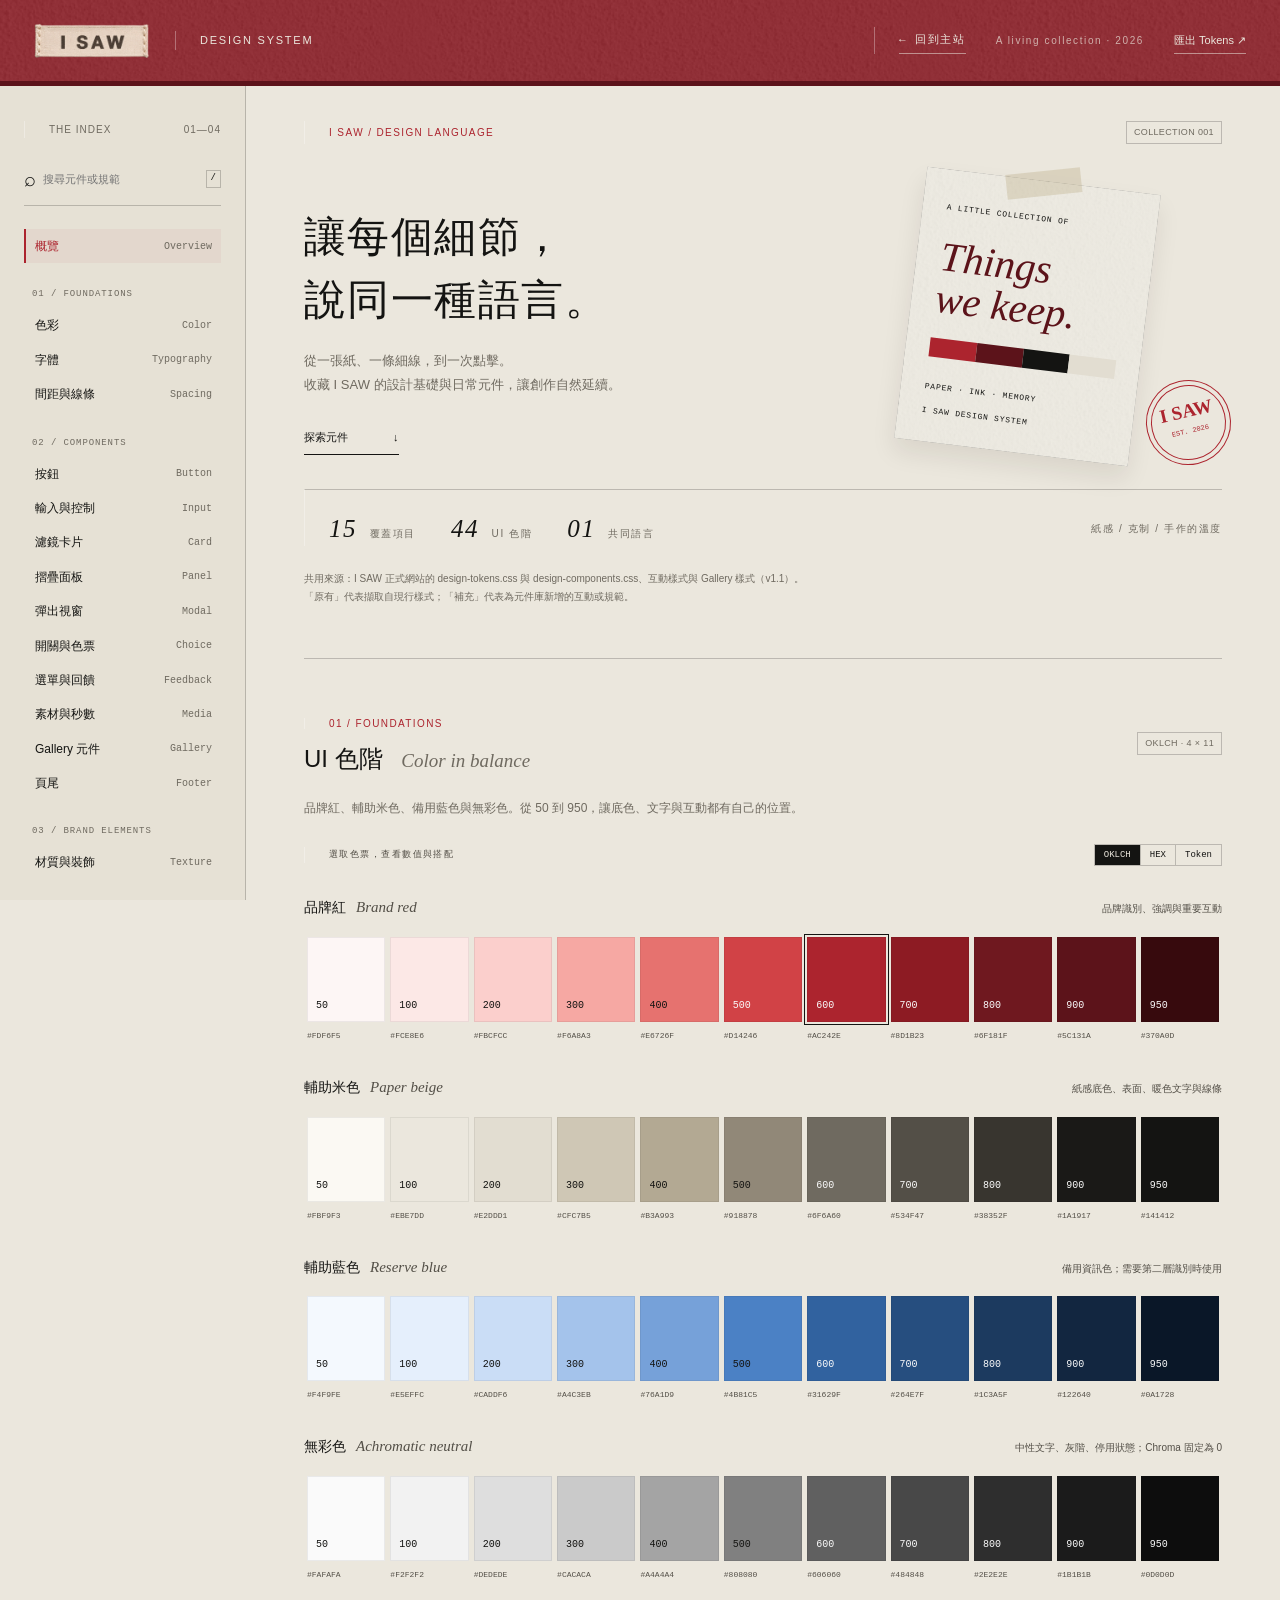
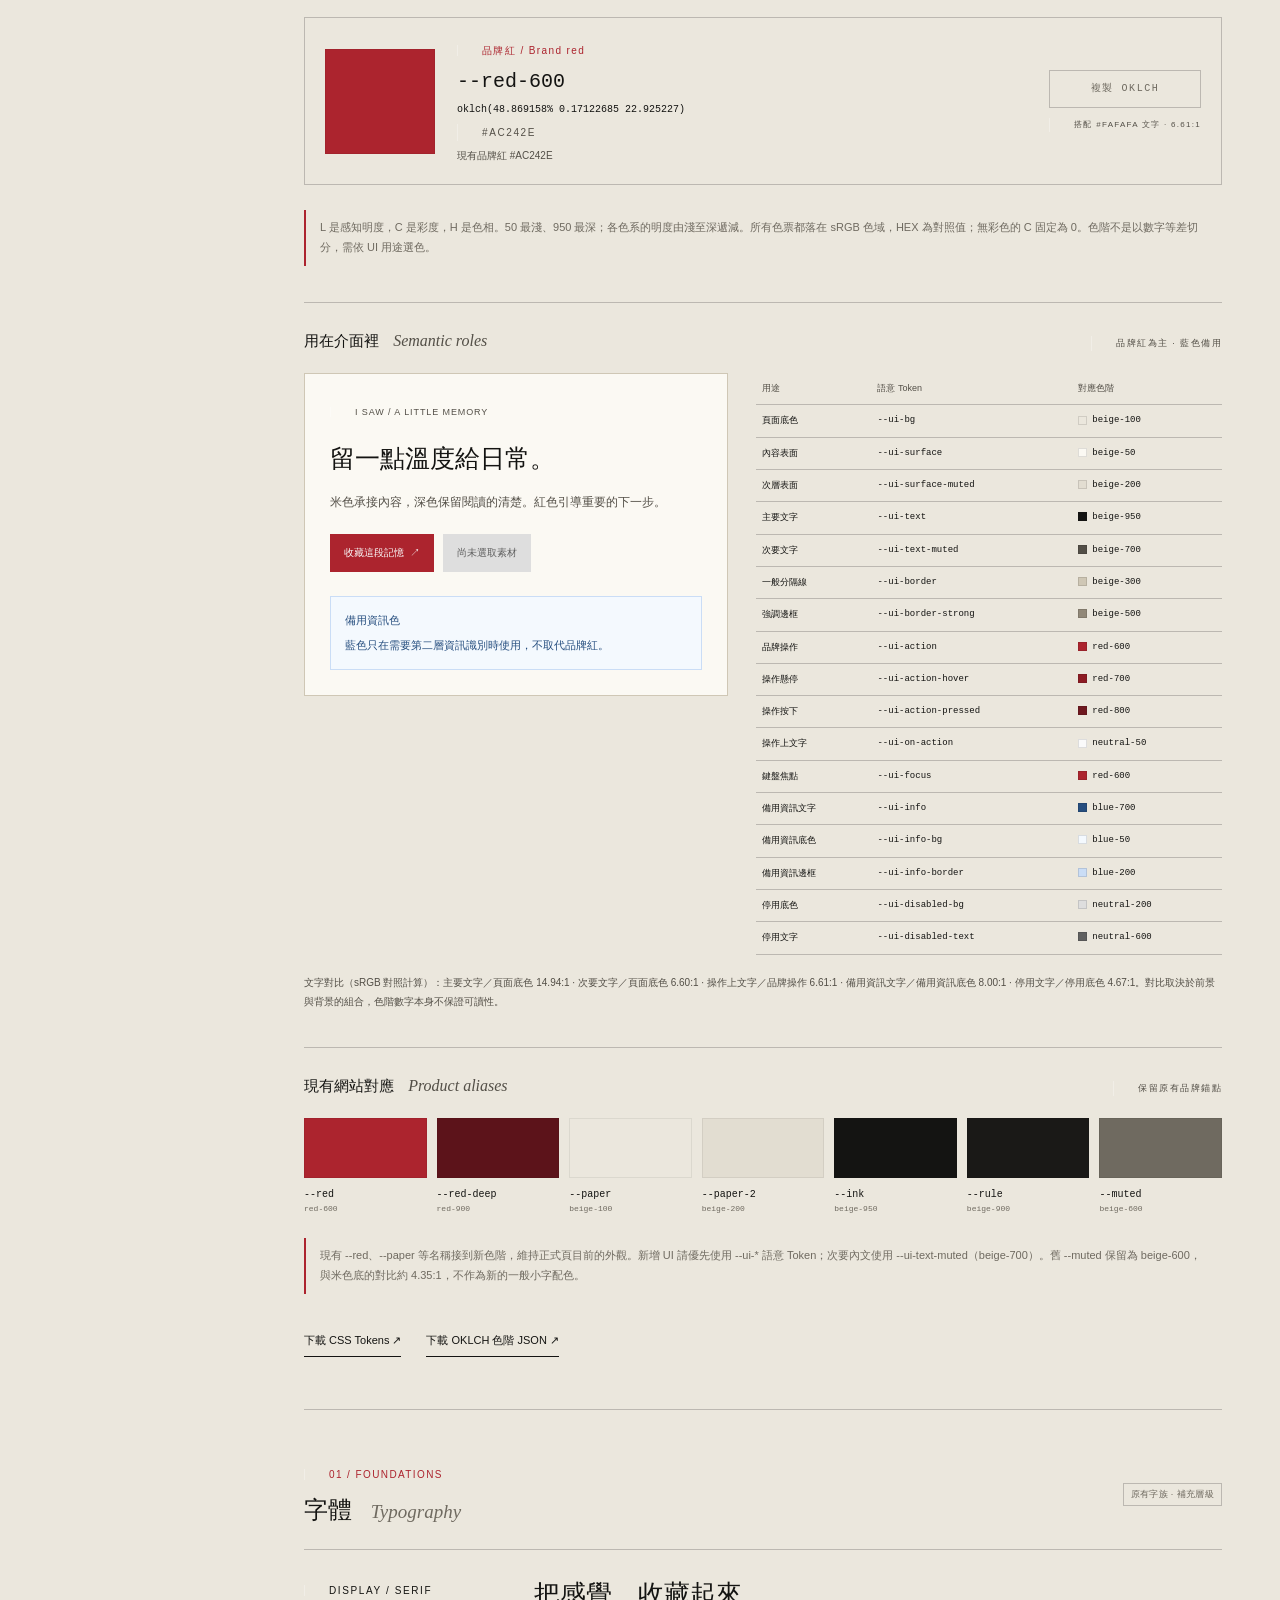
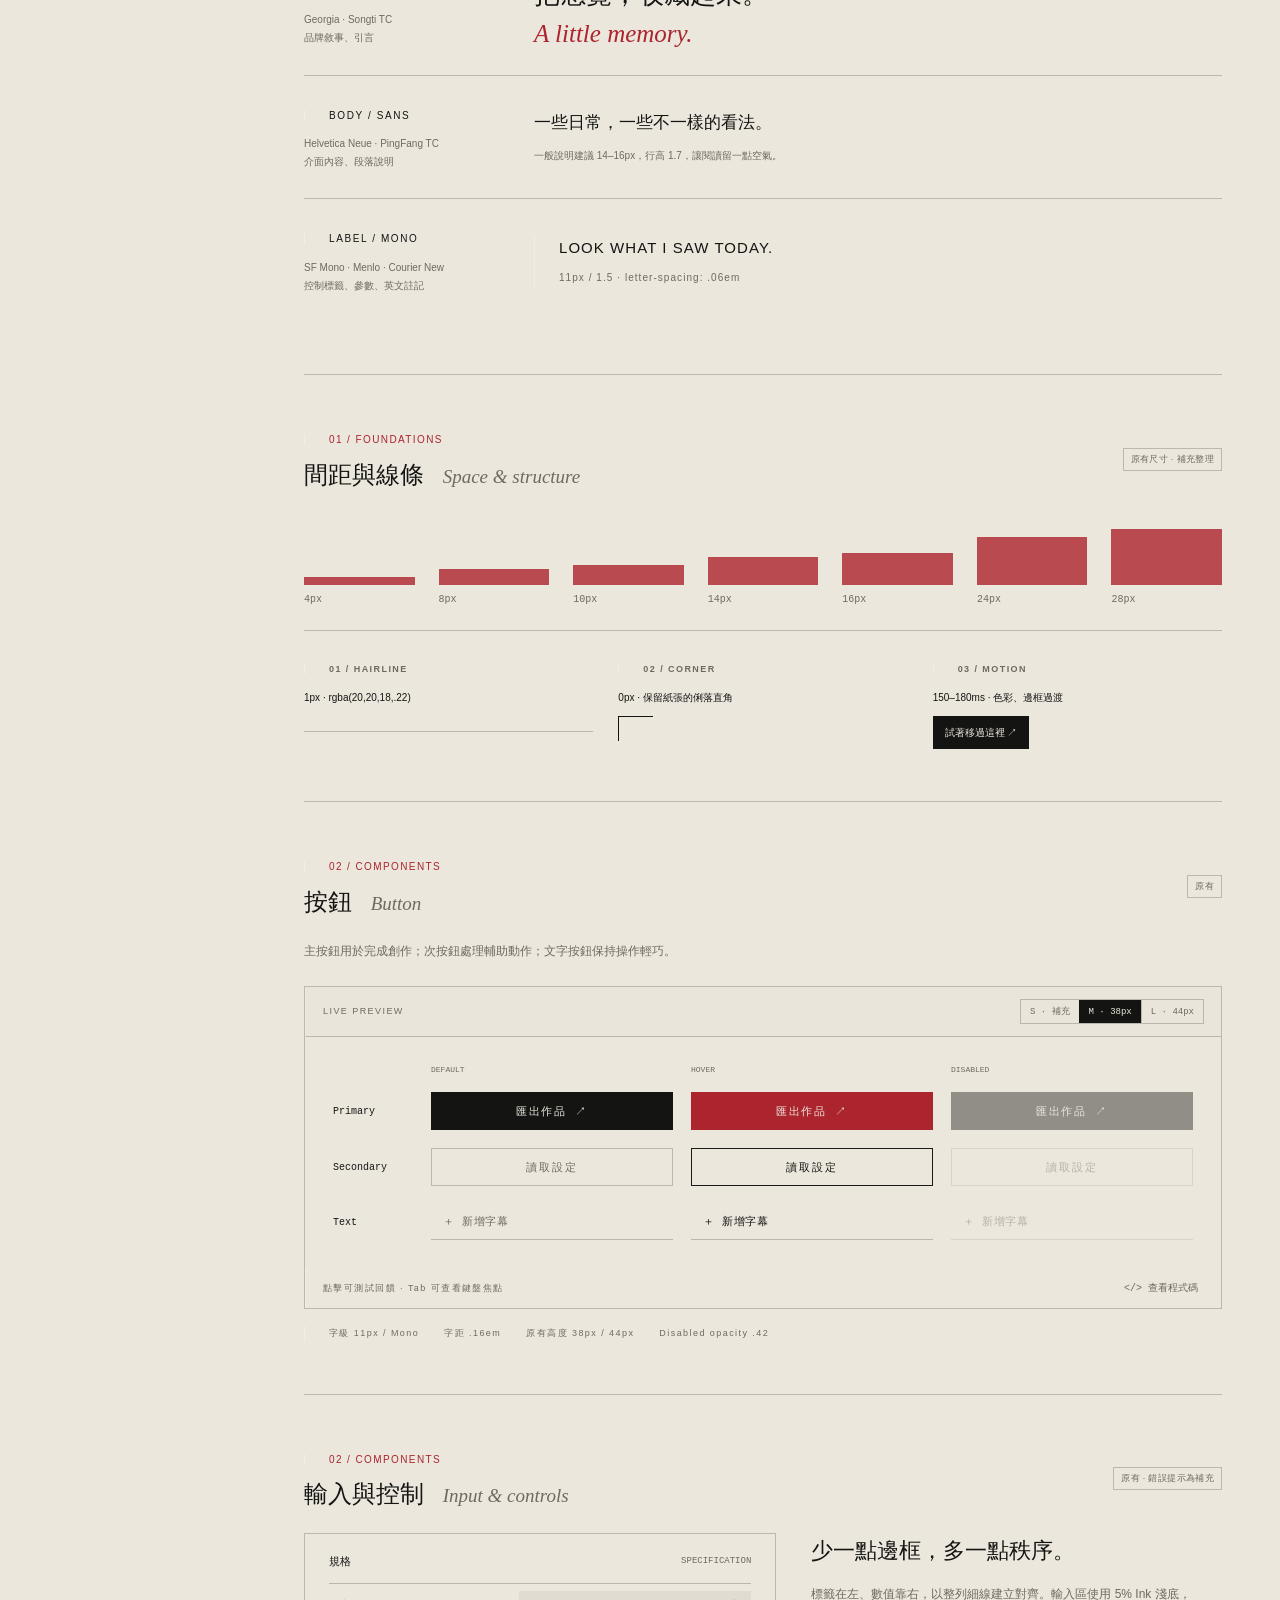
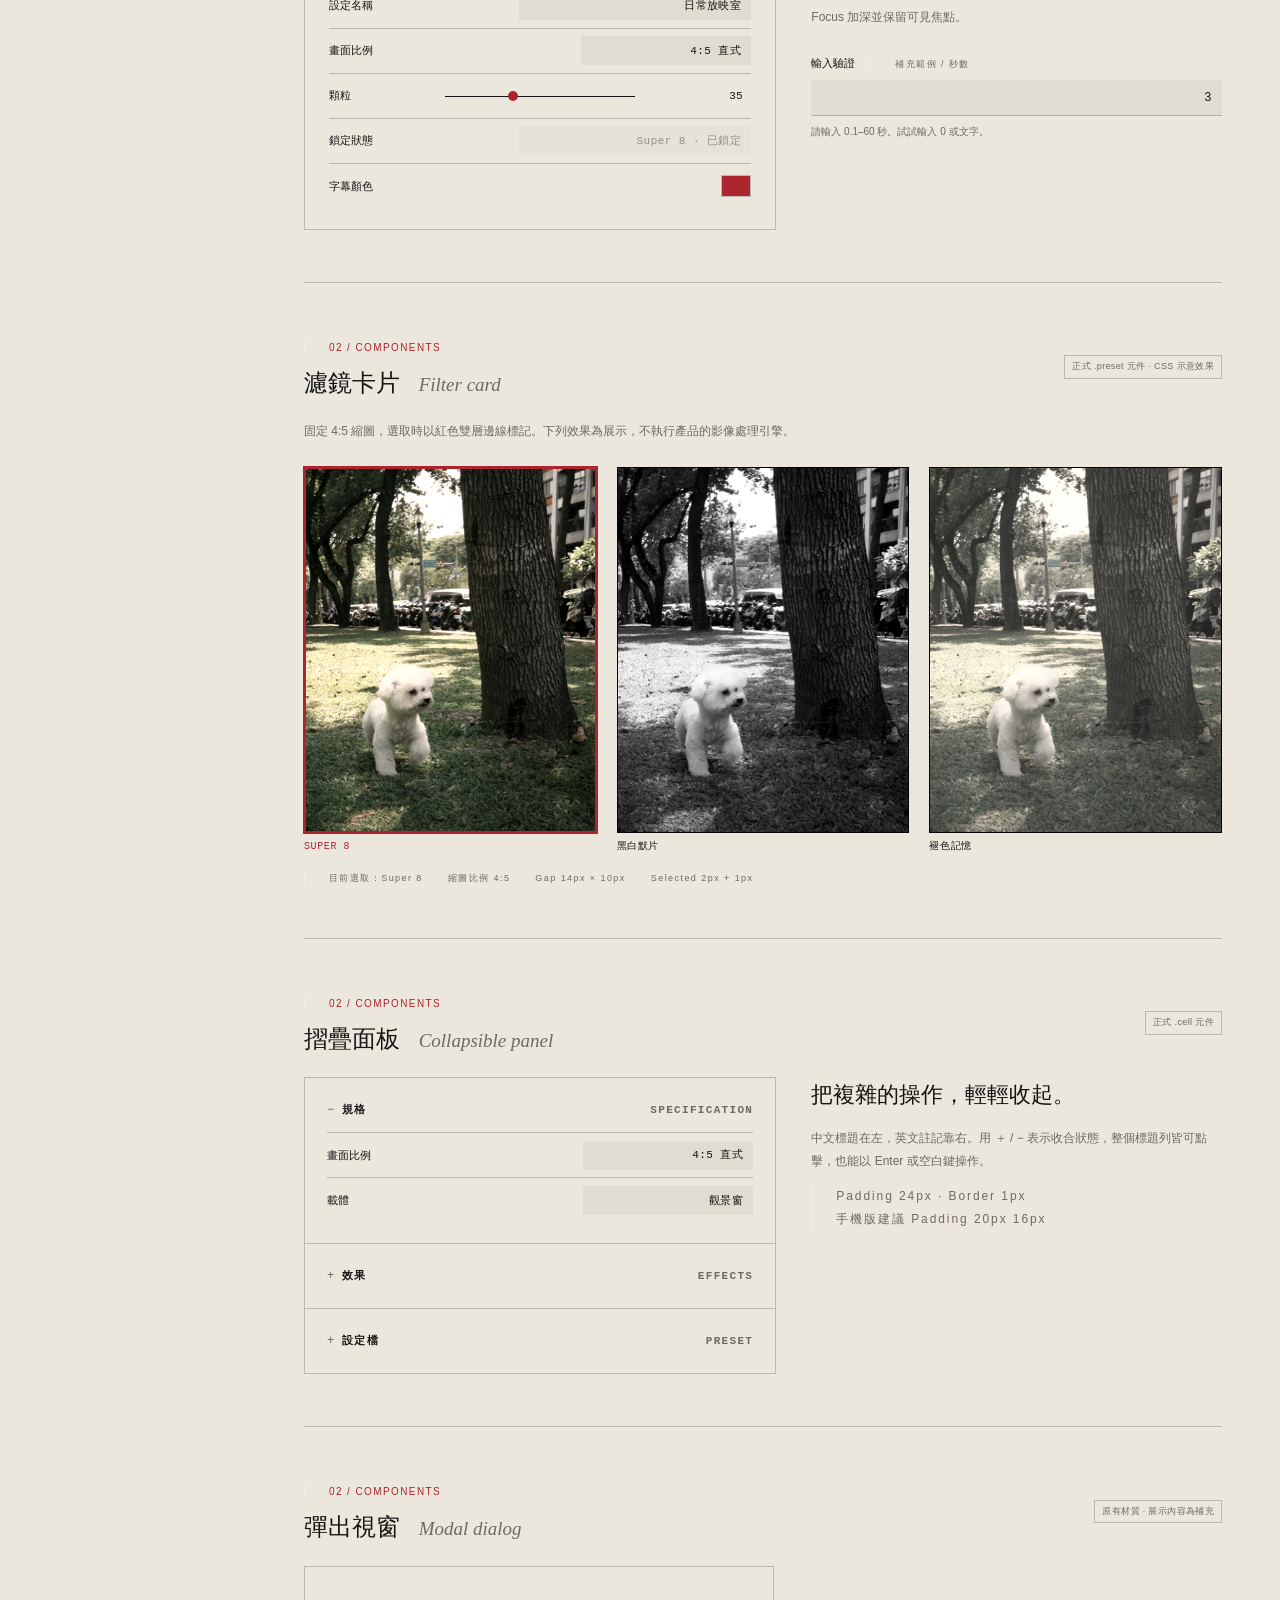
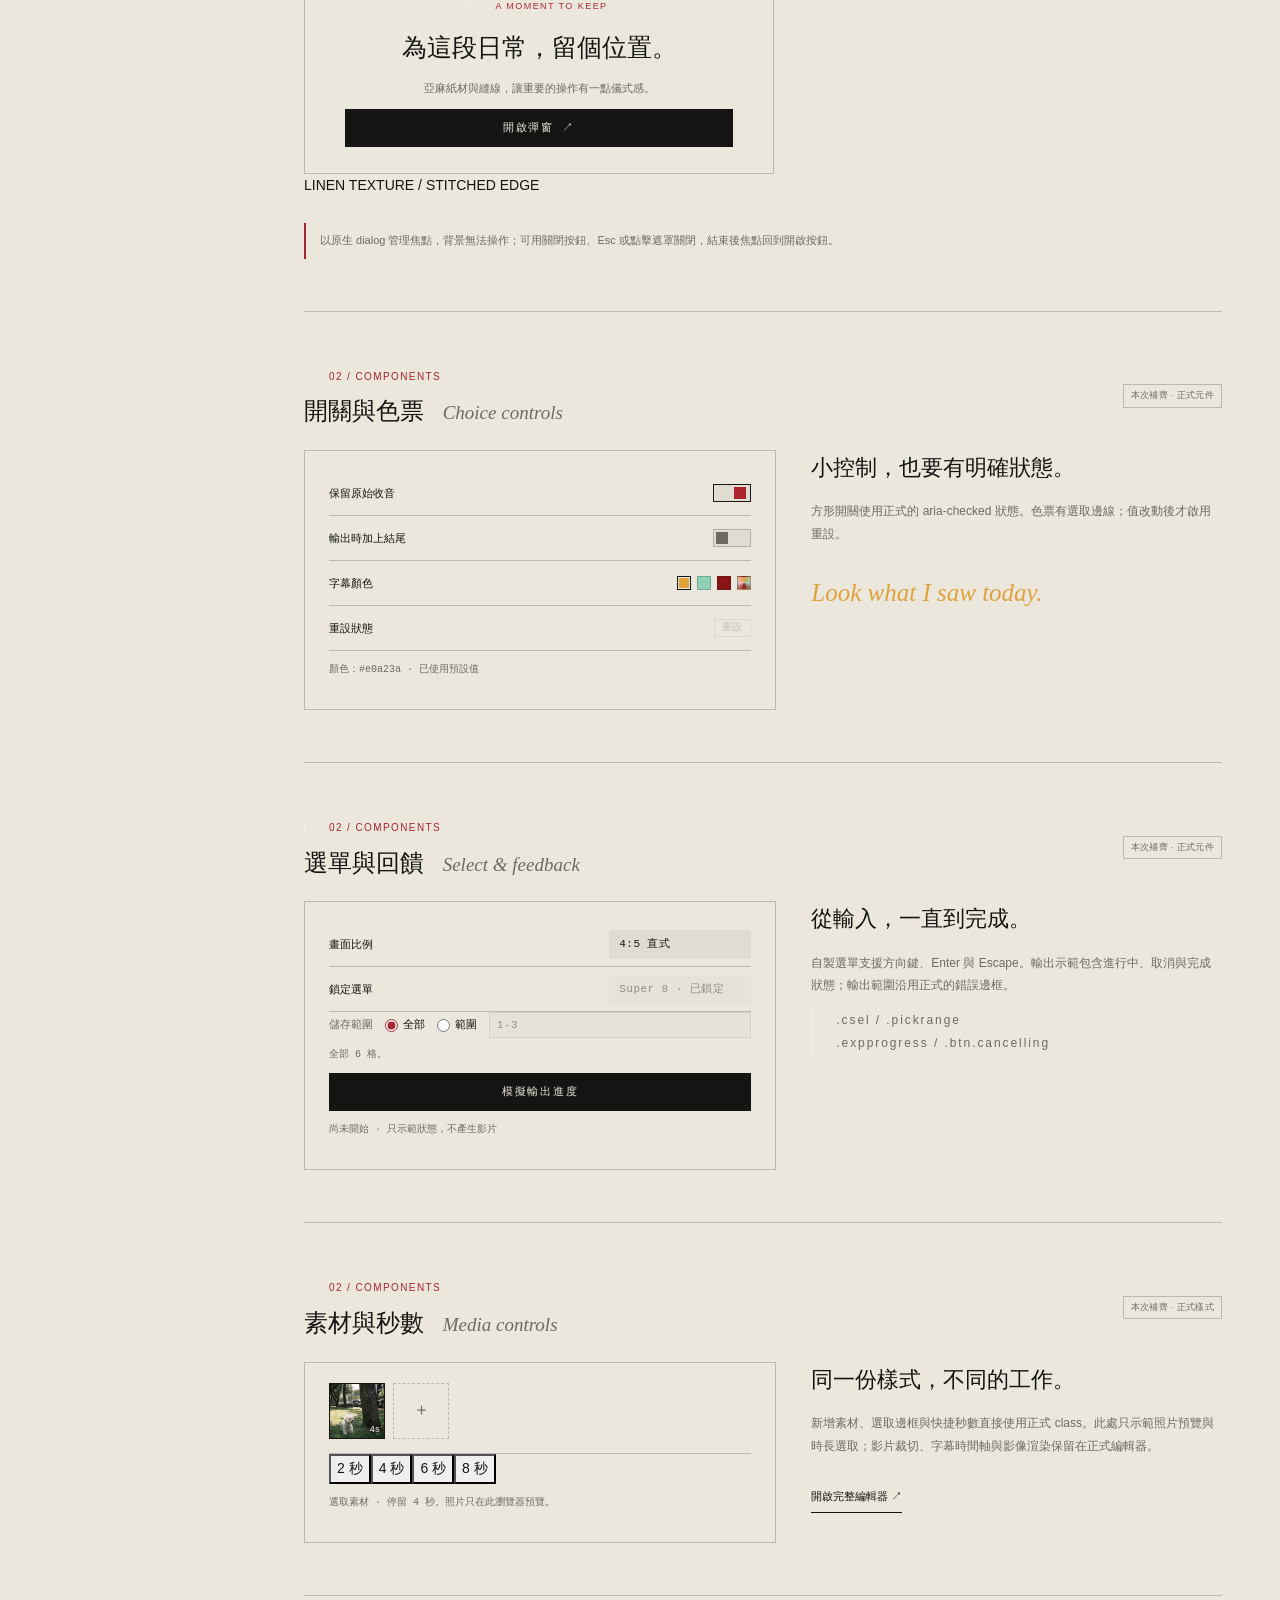
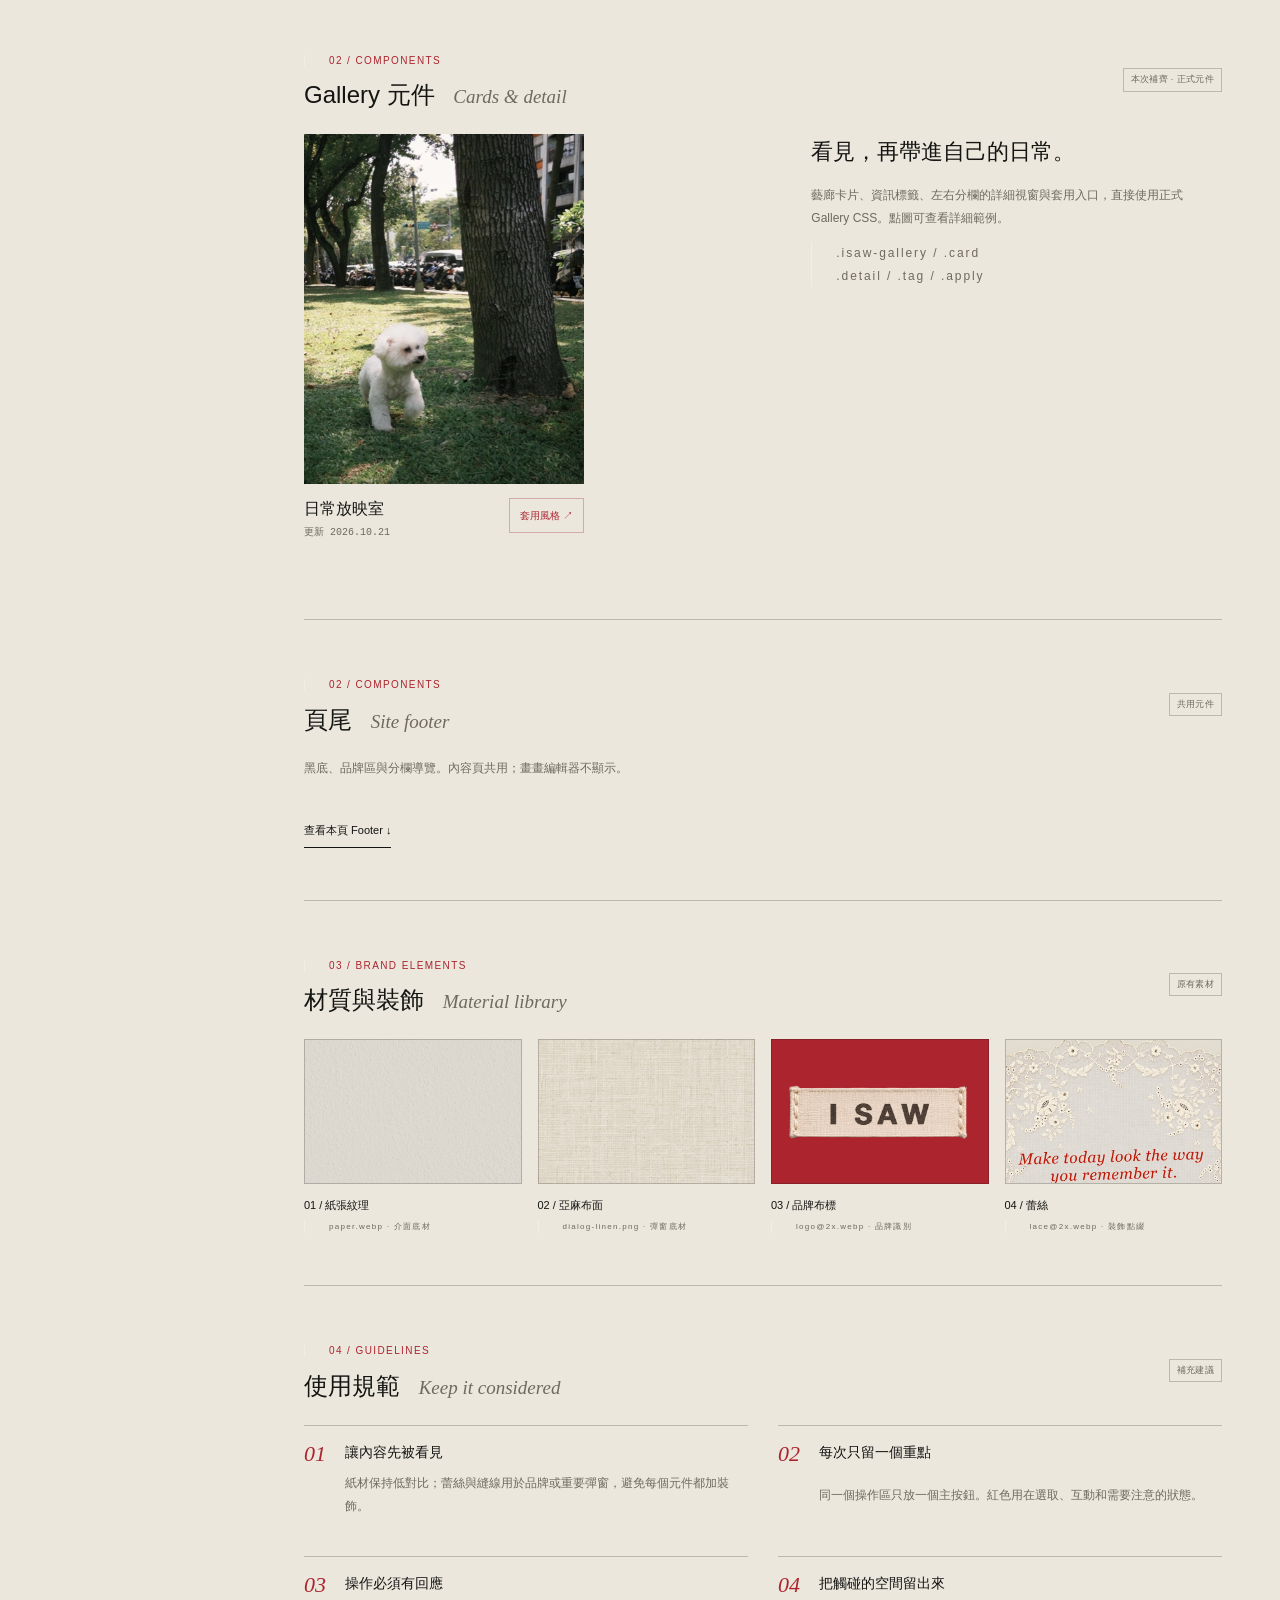
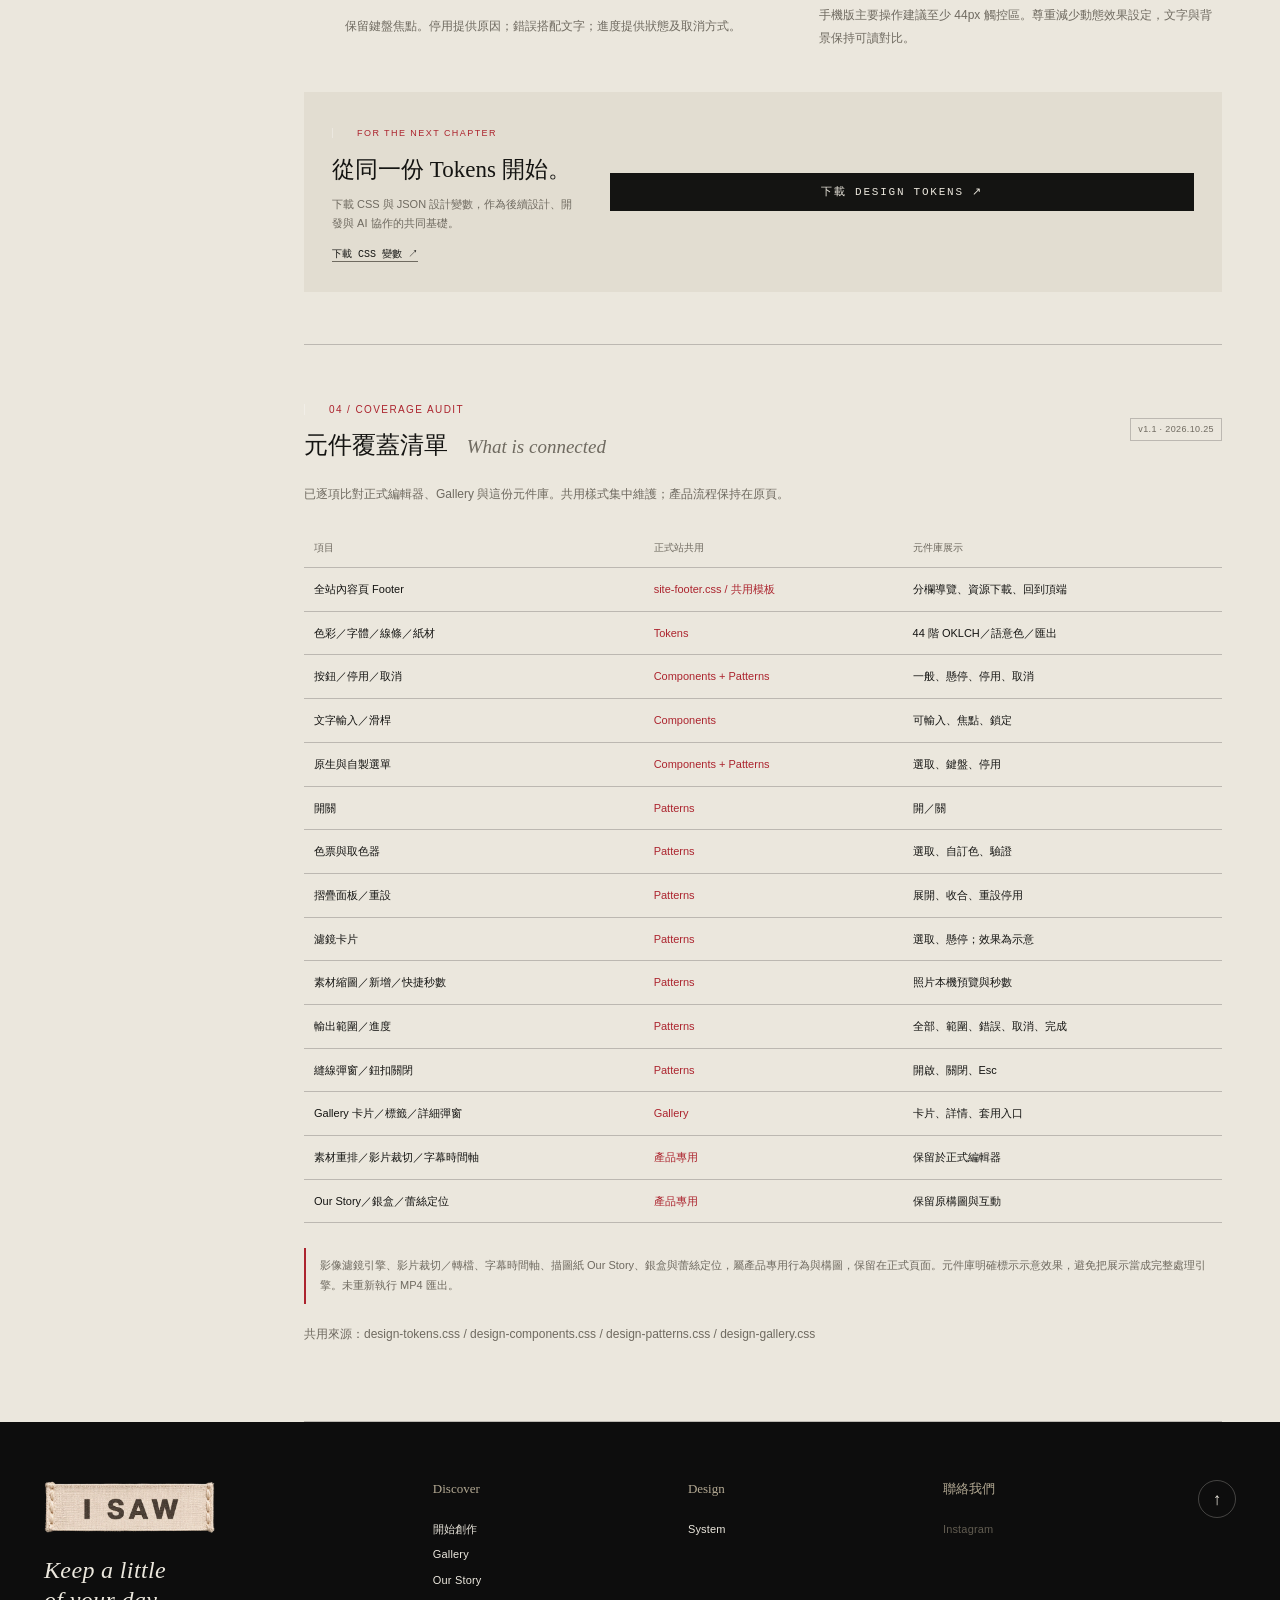
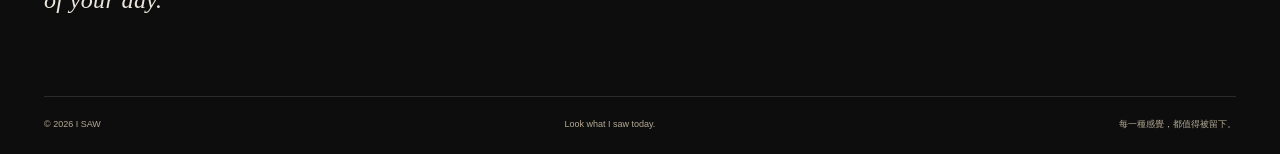
==== commit 29462399: "Simplify footer design links and add disabled Instagram contact" ====
--- a/design-system/index.html
+++ b/design-system/index.html
@@ -1,5 +1,5 @@
 <!doctype html>
-<html lang="zh-Hant"><head><meta charset="utf-8"><meta name="viewport" content="width=device-width, initial-scale=1"><title>I SAW · Design System</title><link rel="icon" href="../assets/favicon-32.png"><meta name="description" content="把日常的樣子，整理成共同的語言。I SAW 互動元件庫與設計規範。"><link rel="stylesheet" href="../assets/design-tokens.css?v=1.2.0"><link rel="stylesheet" href="../assets/design-components.css?v=1.0.0"><link rel="stylesheet" href="style.css?v=1.3.0"><link rel="stylesheet" href="../assets/design-patterns.css?v=1.1.0"><link rel="stylesheet" href="../assets/design-gallery.css?v=1.1.0"><link rel="stylesheet" href="../assets/site-footer.css?v=1.0.0"><script src="../assets/site-footer.js?v=1.0.0" defer></script></head>
+<html lang="zh-Hant"><head><meta charset="utf-8"><meta name="viewport" content="width=device-width, initial-scale=1"><title>I SAW · Design System</title><link rel="icon" href="../assets/favicon-32.png"><meta name="description" content="把日常的樣子，整理成共同的語言。I SAW 互動元件庫與設計規範。"><link rel="stylesheet" href="../assets/design-tokens.css?v=1.2.1"><link rel="stylesheet" href="../assets/design-components.css?v=1.0.0"><link rel="stylesheet" href="style.css?v=1.3.0"><link rel="stylesheet" href="../assets/design-patterns.css?v=1.1.0"><link rel="stylesheet" href="../assets/design-gallery.css?v=1.1.0"><link rel="stylesheet" href="../assets/site-footer.css?v=1.0.1"><script src="../assets/site-footer.js?v=1.0.0" defer></script></head>
 <body id="top"><a class="skip" href="#main">跳到內容</a><header><a href="#overview" class="brand"><img src="../assets/logo@2x.webp" alt="I SAW"><span>DESIGN SYSTEM</span></a><div class="head-right"><a class="top-link return-home" href="../film_gallery.html">← 回到主站</a><span class="edition">A living collection · 2026</span><button id="download" class="top-link">匯出 Tokens ↗</button></div></header>
 <div class="shell"><aside><div class="side-title">THE INDEX <span>01—04</span></div><label class="search"><span>⌕</span><input id="search" type="search" placeholder="搜尋元件或規範" aria-label="搜尋元件或規範"><kbd>/</kbd></label><nav aria-label="Design system 導覽"><a href="#overview" class="active"><span>概覽</span><i>Overview</i></a><p>01 / FOUNDATIONS</p><a href="#colors">色彩 <i>Color</i></a><a href="#typography">字體 <i>Typography</i></a><a href="#spacing">間距與線條 <i>Spacing</i></a><p>02 / COMPONENTS</p><a href="#buttons">按鈕 <i>Button</i></a><a href="#inputs">輸入與控制 <i>Input</i></a><a href="#cards">濾鏡卡片 <i>Card</i></a><a href="#panels">摺疊面板 <i>Panel</i></a><a href="#modal">彈出視窗 <i>Modal</i></a><a href="#choices">開關與色票 <i>Choice</i></a><a href="#selects">選單與回饋 <i>Feedback</i></a><a href="#media">素材與秒數 <i>Media</i></a><a href="#gallery-patterns">Gallery 元件 <i>Gallery</i></a><a href="#footer-pattern">頁尾 <i>Footer</i></a><p>03 / BRAND ELEMENTS</p><a href="#materials">材質與裝飾 <i>Texture</i></a><p>04 / GUIDELINES</p><a href="#guidelines">使用規範 <i>Usage</i></a><a href="#coverage">元件覆蓋清單 <i>Coverage</i></a></nav><div class="side-bottom"><span class="status-dot"></span> v1.2 · OKLCH 色階<br><small>Look what I saw today.</small></div></aside>
 <main id="main"><section id="overview" data-keys="overview 概覽"><div class="eyebrow">I SAW / DESIGN LANGUAGE <span class="tag">COLLECTION 001</span></div><div class="hero"><div><h1>讓每個細節，<br>說同一種語言。</h1><p class="intro">從一張紙、一條細線，到一次點擊。<br>收藏 I SAW 的設計基礎與日常元件，讓創作自然延續。</p><a class="jump" href="#buttons">探索元件 <span>↓</span></a></div><div class="hero-art" aria-hidden="true"><div class="specimen"><span class="specimen-top">A LITTLE COLLECTION OF</span><strong>Things<br>we keep.</strong><div class="sample-palette"><b></b><b></b><b></b><b></b></div><span class="specimen-bottom">PAPER · INK · MEMORY<br>I SAW DESIGN SYSTEM</span></div><div class="stamp">I SAW<br><small>EST. 2026</small></div></div></div><div class="overview-bottom"><span><b>15</b> 覆蓋項目</span><span><b>44</b> UI 色階</span><span><b>01</b> 共同語言</span><p>紙感 / 克制 / 手作的溫度</p></div><div class="source-note">共用來源：I SAW 正式網站的 design-tokens.css 與 design-components.css、互動樣式與 Gallery 樣式（v1.1）。<br>「原有」代表擷取自現行樣式；「補充」代表為元件庫新增的互動或規範。</div></section>
@@ -33,15 +33,11 @@
     </nav>
     <nav class="isaw-footer-column" aria-label="設計系統">
       <h2>Design</h2>
-      <a href="../design-system/">Design System</a>
-      <a href="../design-system/#colors">UI 色階</a>
-      <a href="../design-system/#buttons">元件庫</a>
+      <a href="../design-system/">System</a>
     </nav>
-    <nav class="isaw-footer-column" aria-label="設計資源">
-      <h2>Resources</h2>
-      <a href="https://github.com/laygi/i-saw" target="_blank" rel="noopener">GitHub ↗</a>
-      <a href="../assets/design-tokens.css" download="i-saw.tokens.css">CSS Tokens ↓</a>
-      <a href="../assets/design-colors.json" download="i-saw.colors.json">色彩 JSON ↓</a>
+    <nav class="isaw-footer-column" aria-label="聯絡我們">
+      <h2>聯絡我們</h2>
+      <span class="isaw-footer-disabled" role="link" aria-disabled="true">Instagram</span>
     </nav>
     <a class="isaw-footer-top" href="#top" aria-label="回到頁首" data-footer-top><span aria-hidden="true">↑</span></a>
   </div>
--- a/assets/design-tokens.css
+++ b/assets/design-tokens.css
@@ -78,6 +78,6 @@
   --num:-apple-system,"SF Pro Text","Helvetica Neue",Arial,sans-serif;
   --sans:"Helvetica Neue",Helvetica,Arial,"PingFang TC",sans-serif;
   --serif:Georgia,"Times New Roman","Songti TC",serif;
-  --paper-tex:url("paper.webp"); --paper-tex-size:220px 220px;
+  --paper-tex:url("https://laygi.github.io/i-saw/assets/paper.webp"); --paper-tex-size:220px 220px;
   --paper-tex-blend:soft-light;
 }
--- a/assets/site-footer.css
+++ b/assets/site-footer.css
@@ -23,3 +23,6 @@
 @media(max-width:700px){.isaw-footer{padding:34px 24px 20px}.isaw-footer .isaw-footer-upper{grid-template-columns:repeat(3,minmax(0,1fr));gap:30px 18px;min-height:0}.isaw-footer .isaw-footer-brand{grid-column:1/3;grid-row:1}.isaw-footer .isaw-footer-brand img{width:148px}.isaw-footer .isaw-footer-brand>span{margin-top:18px;font-size:23px}.isaw-footer .isaw-footer-top{grid-column:3;grid-row:1}.isaw-footer .isaw-footer-column h2{margin-bottom:12px}.isaw-footer .isaw-footer-column a{font-size:10px;min-height:30px;padding:6px 0}.isaw-footer .isaw-footer-bottom{margin-top:28px;padding-top:18px;gap:10px}.isaw-footer .isaw-footer-bottom>span:last-child{flex-basis:100%}}
 @media(max-width:360px){.isaw-footer{padding-left:18px;padding-right:18px}.isaw-footer .isaw-footer-upper{gap:28px 12px}.isaw-footer .isaw-footer-column a{font-size:9px}}
 @media(prefers-reduced-motion:reduce){.isaw-footer a{transition:none!important}}
+
+.isaw-footer .isaw-footer-disabled{display:block;margin:0;padding:4px 0;color:var(--beige-400,#b3a993);opacity:.5;font:11px/1.6 var(--sans);letter-spacing:.015em;cursor:default}
+@media(max-width:700px){.isaw-footer .isaw-footer-disabled{font-size:10px;min-height:30px;padding:6px 0}}
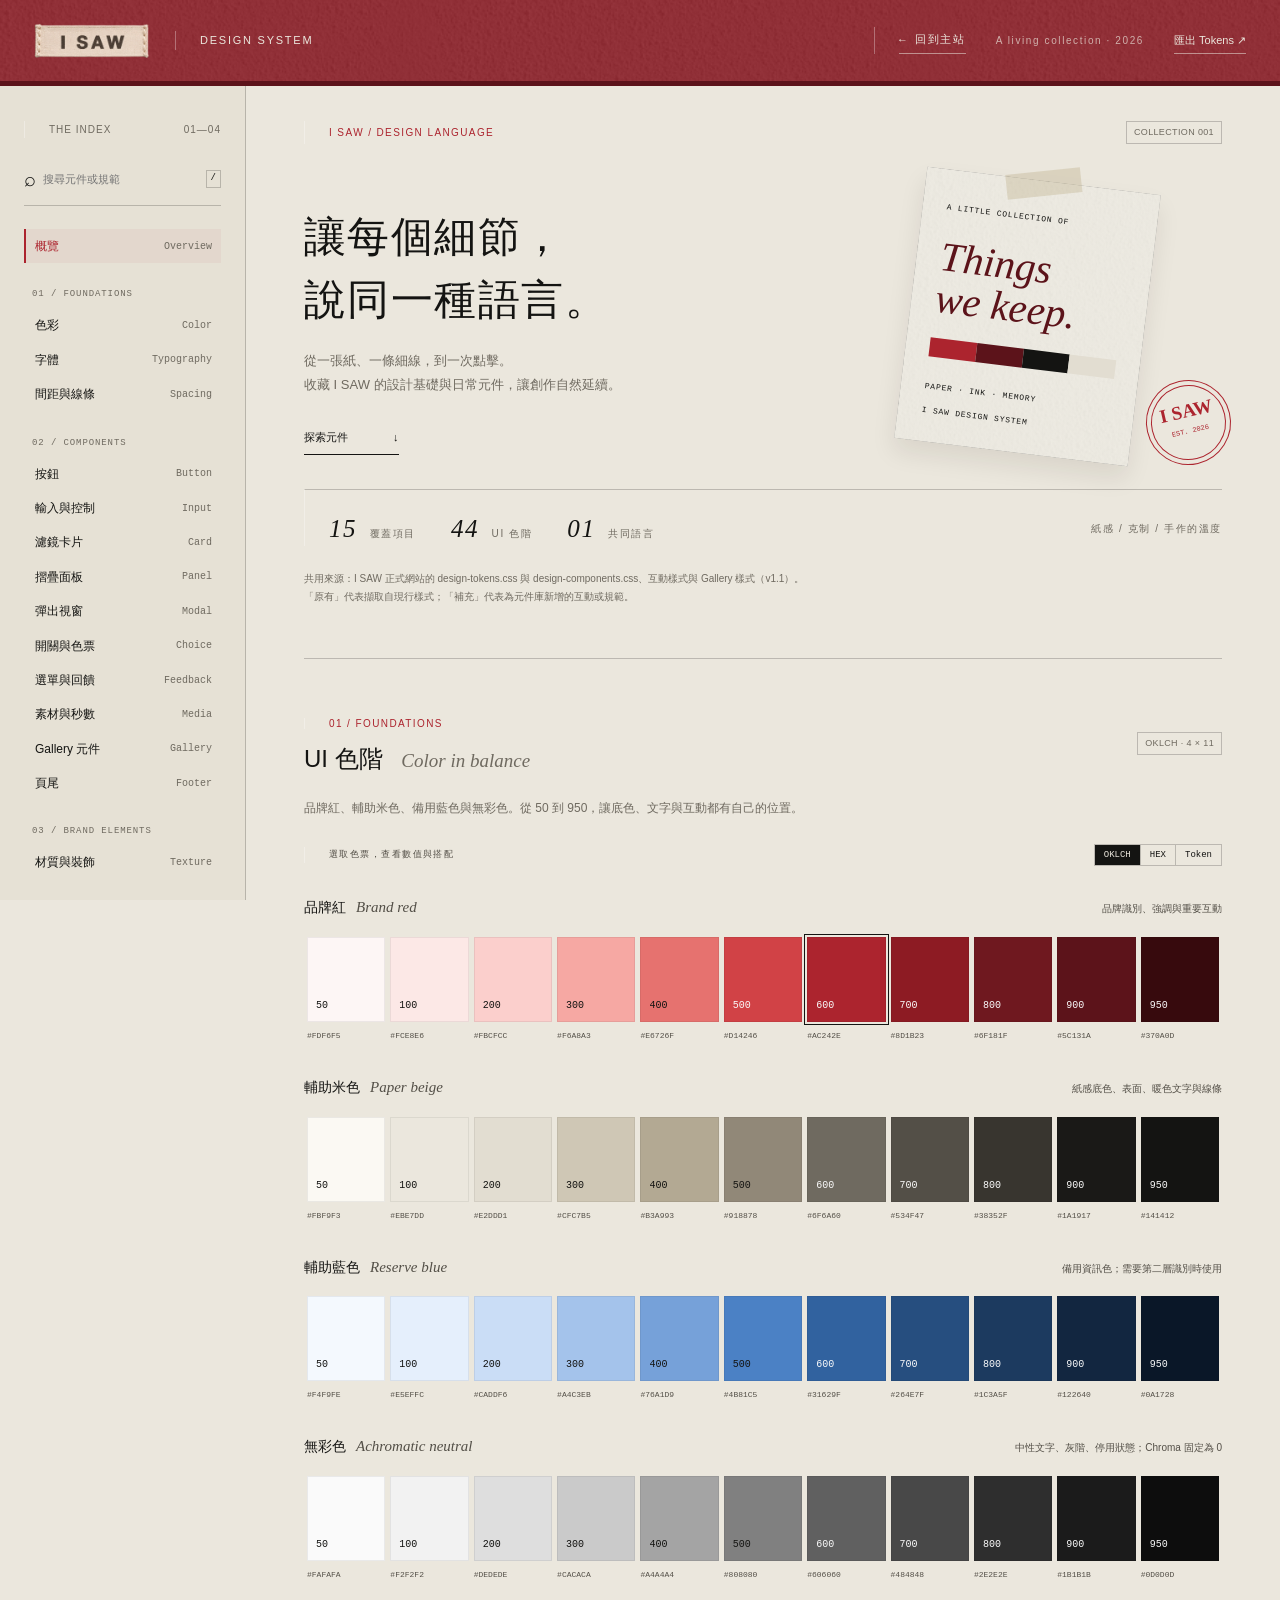
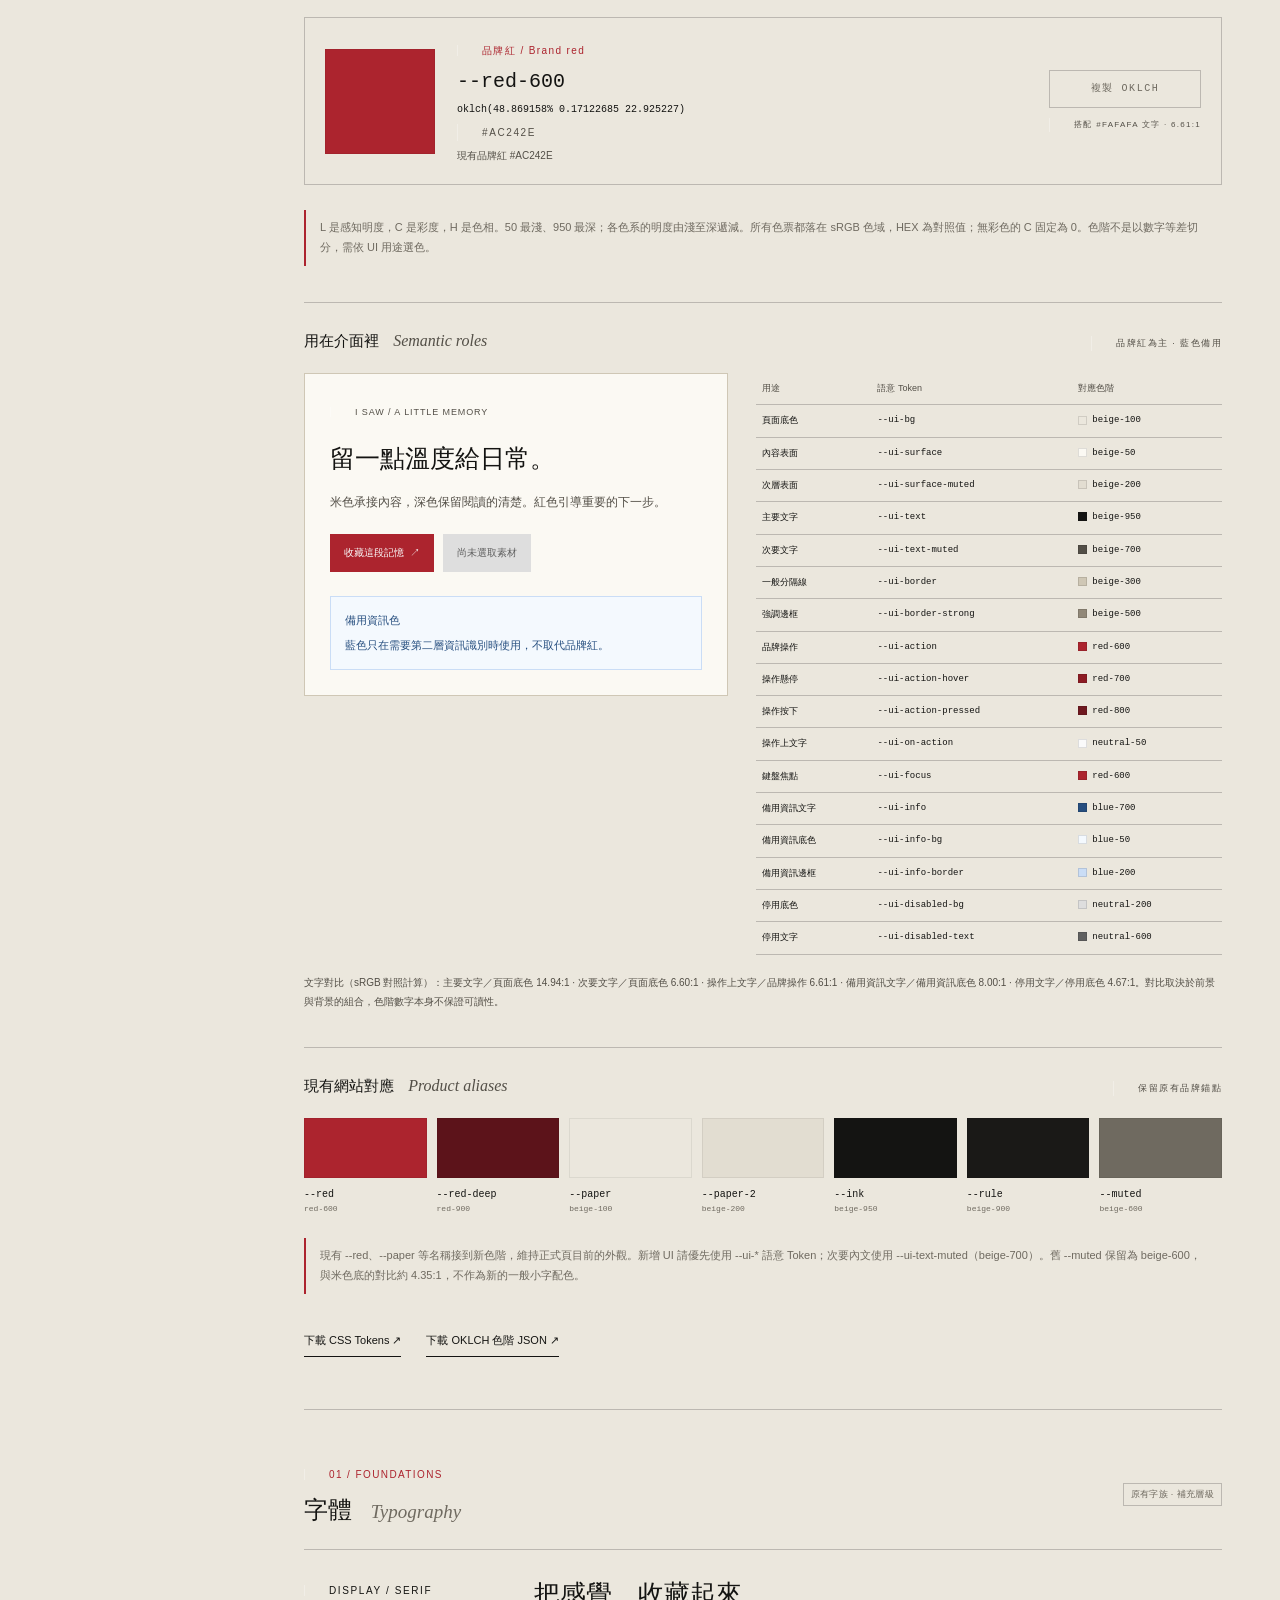
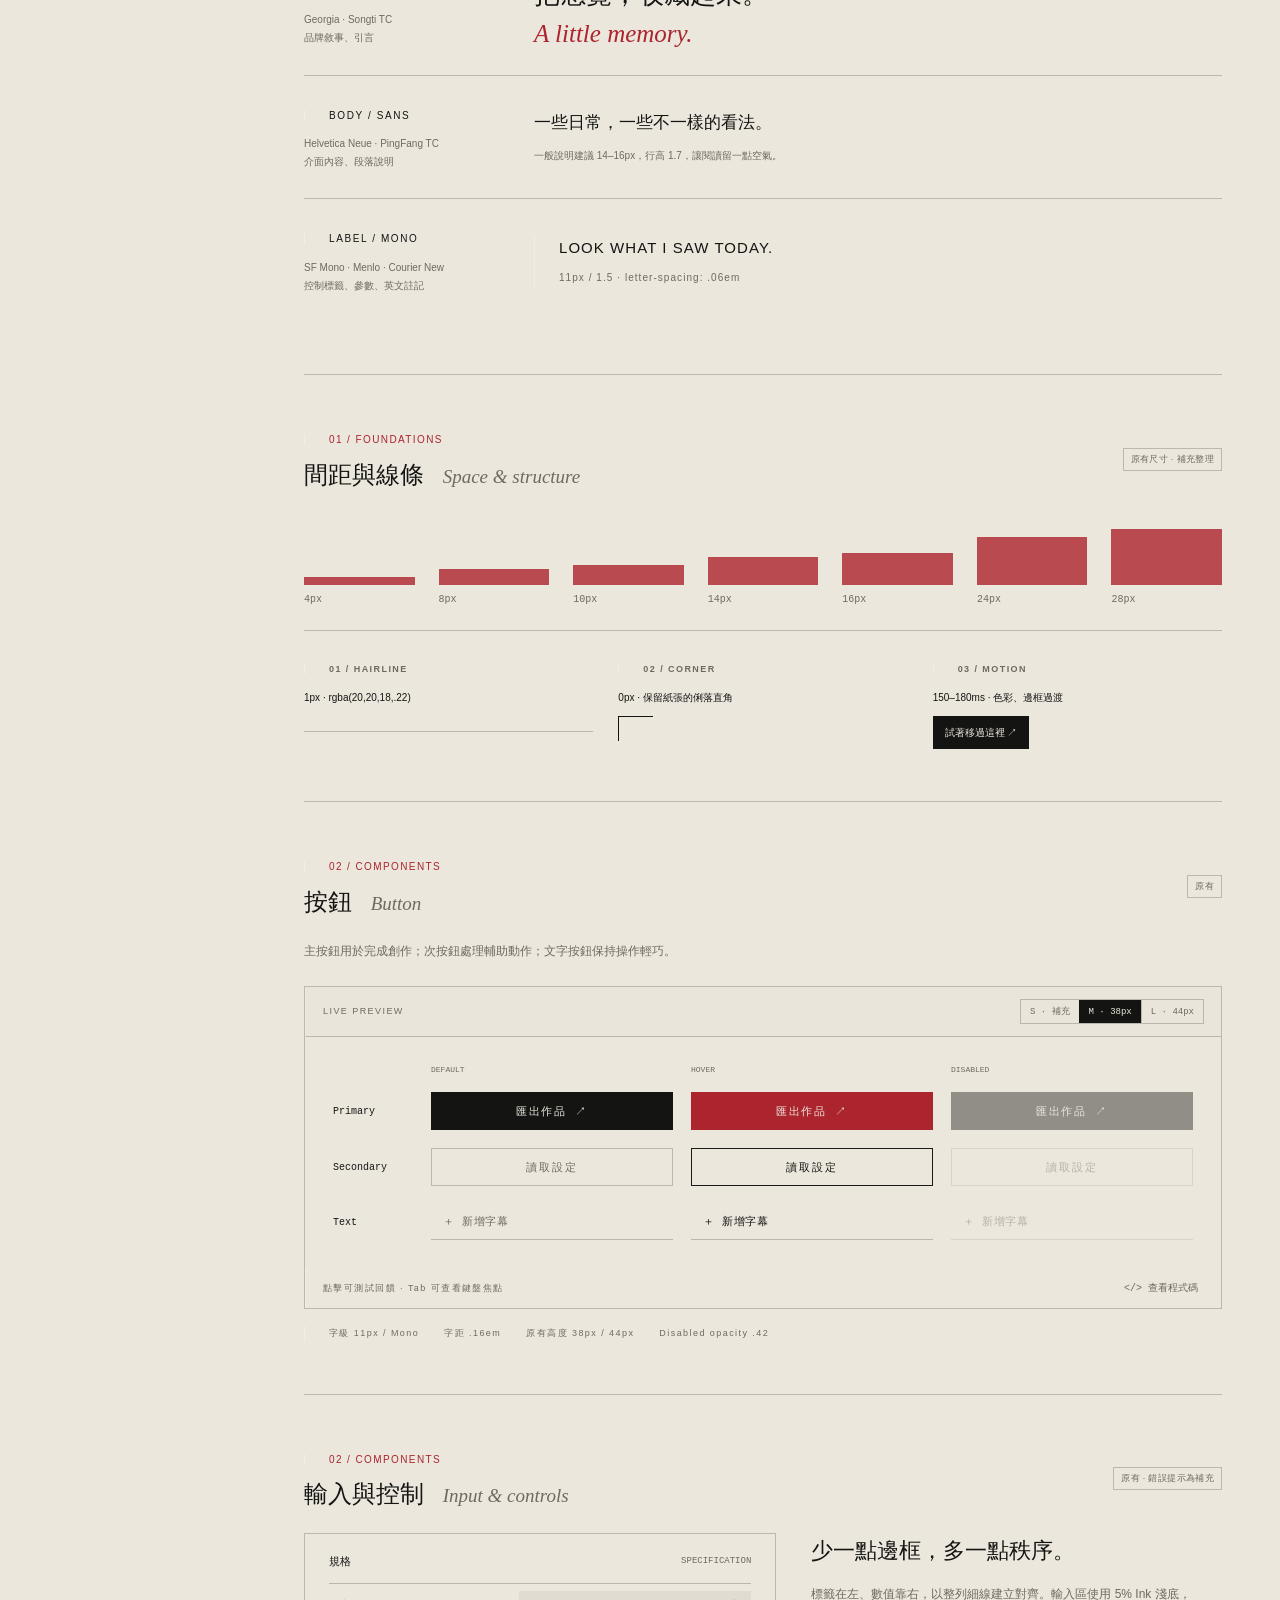
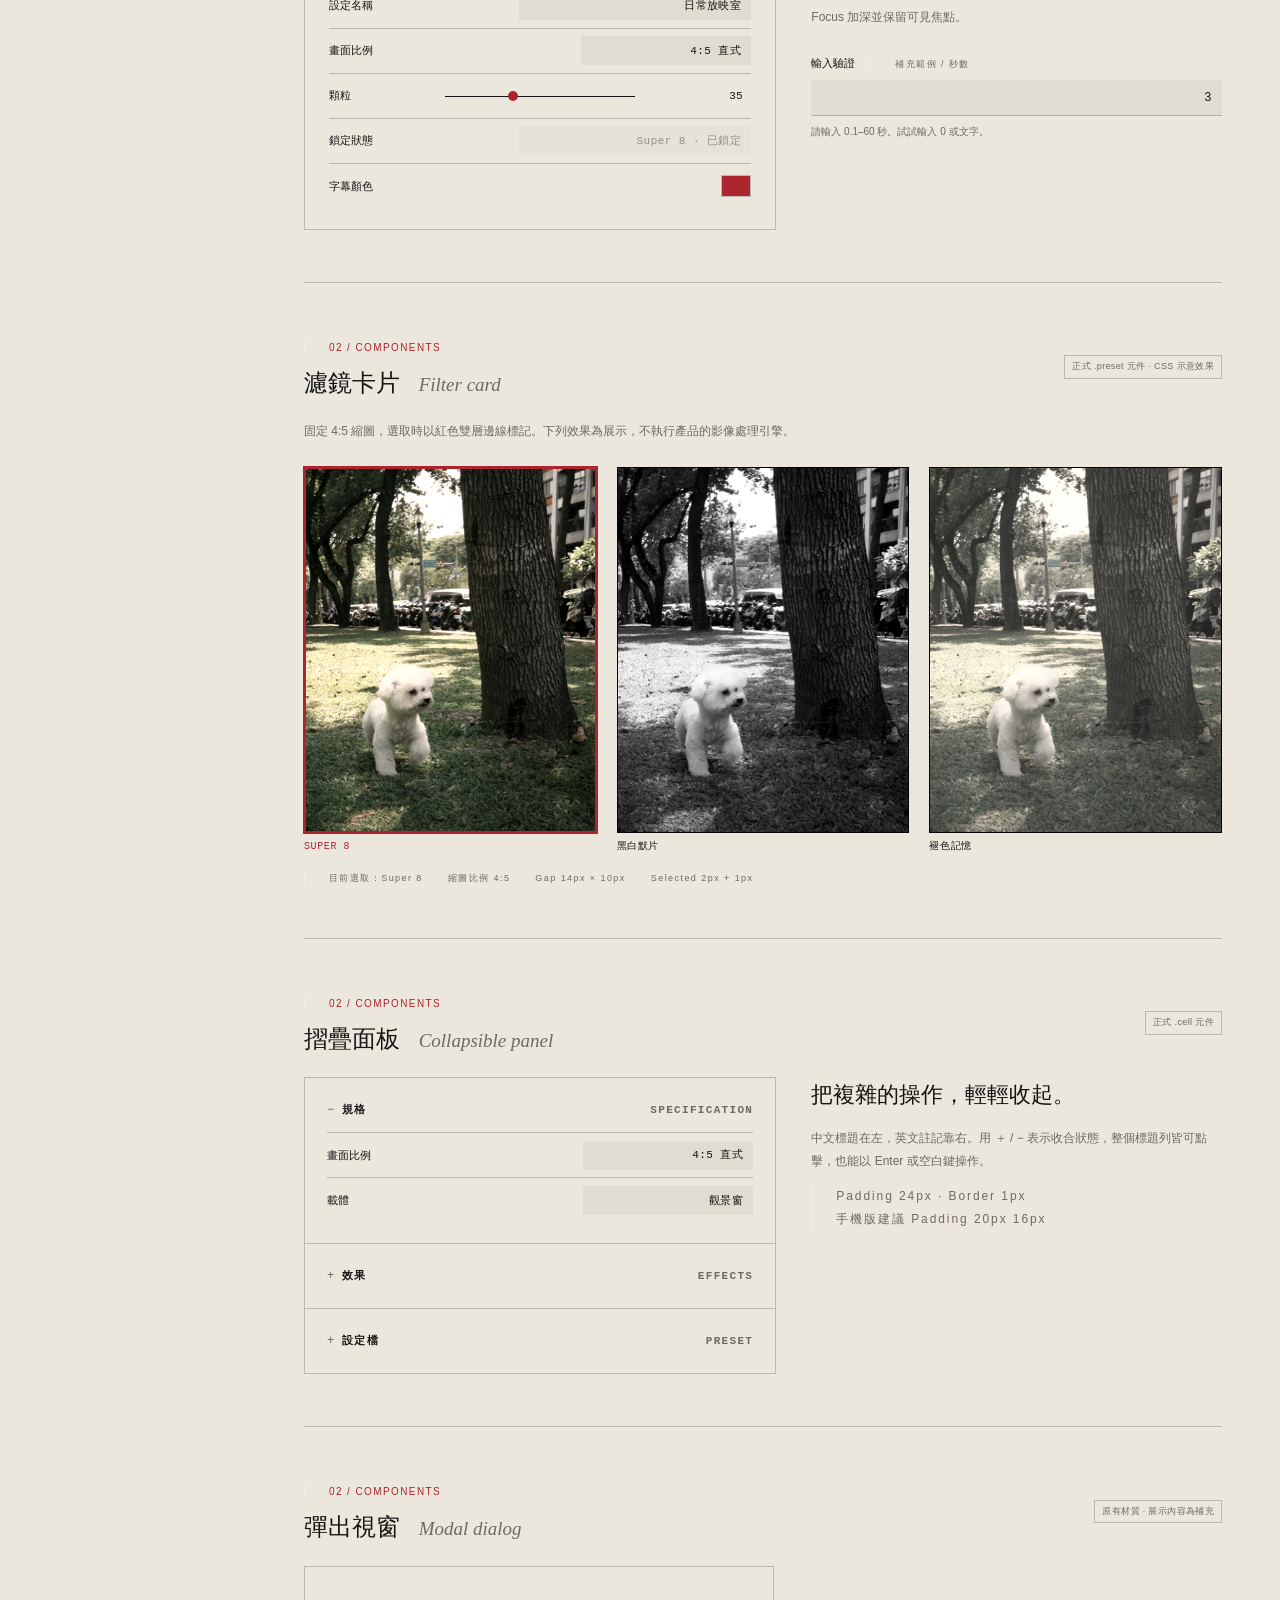
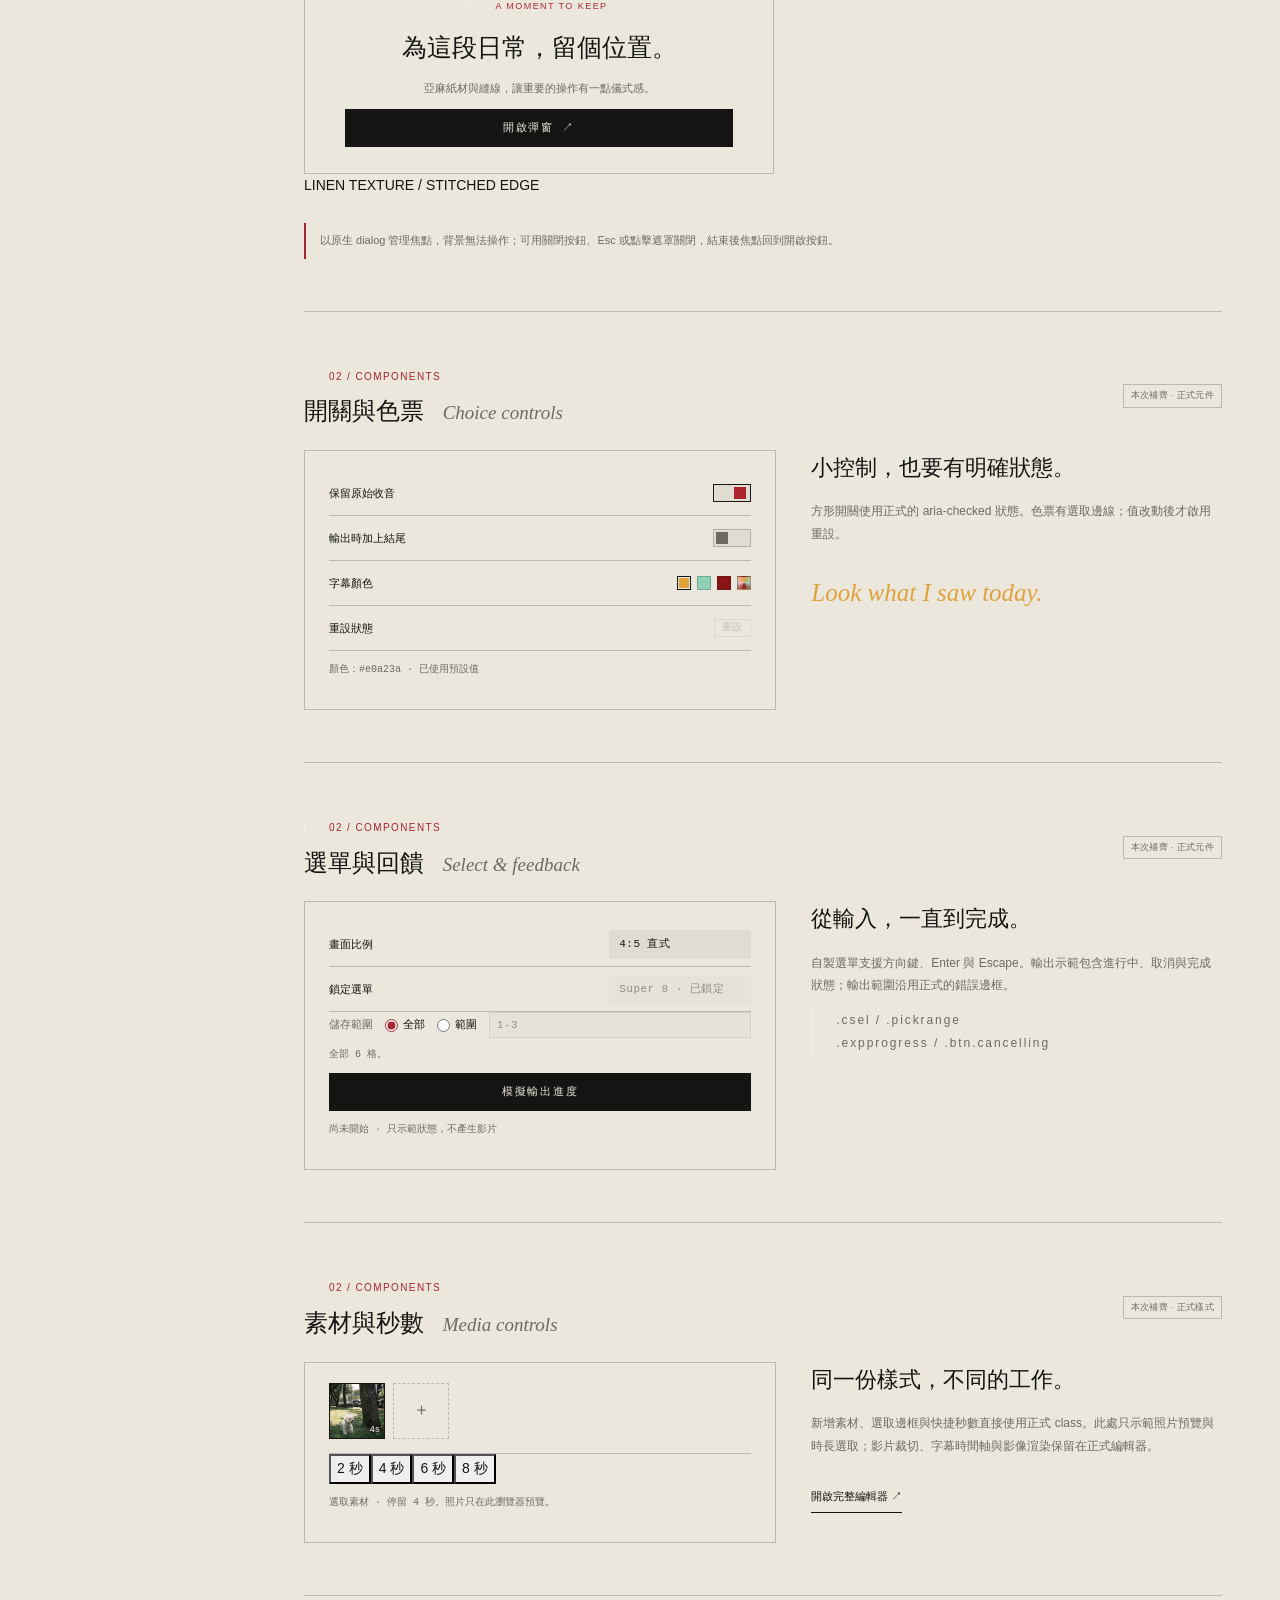
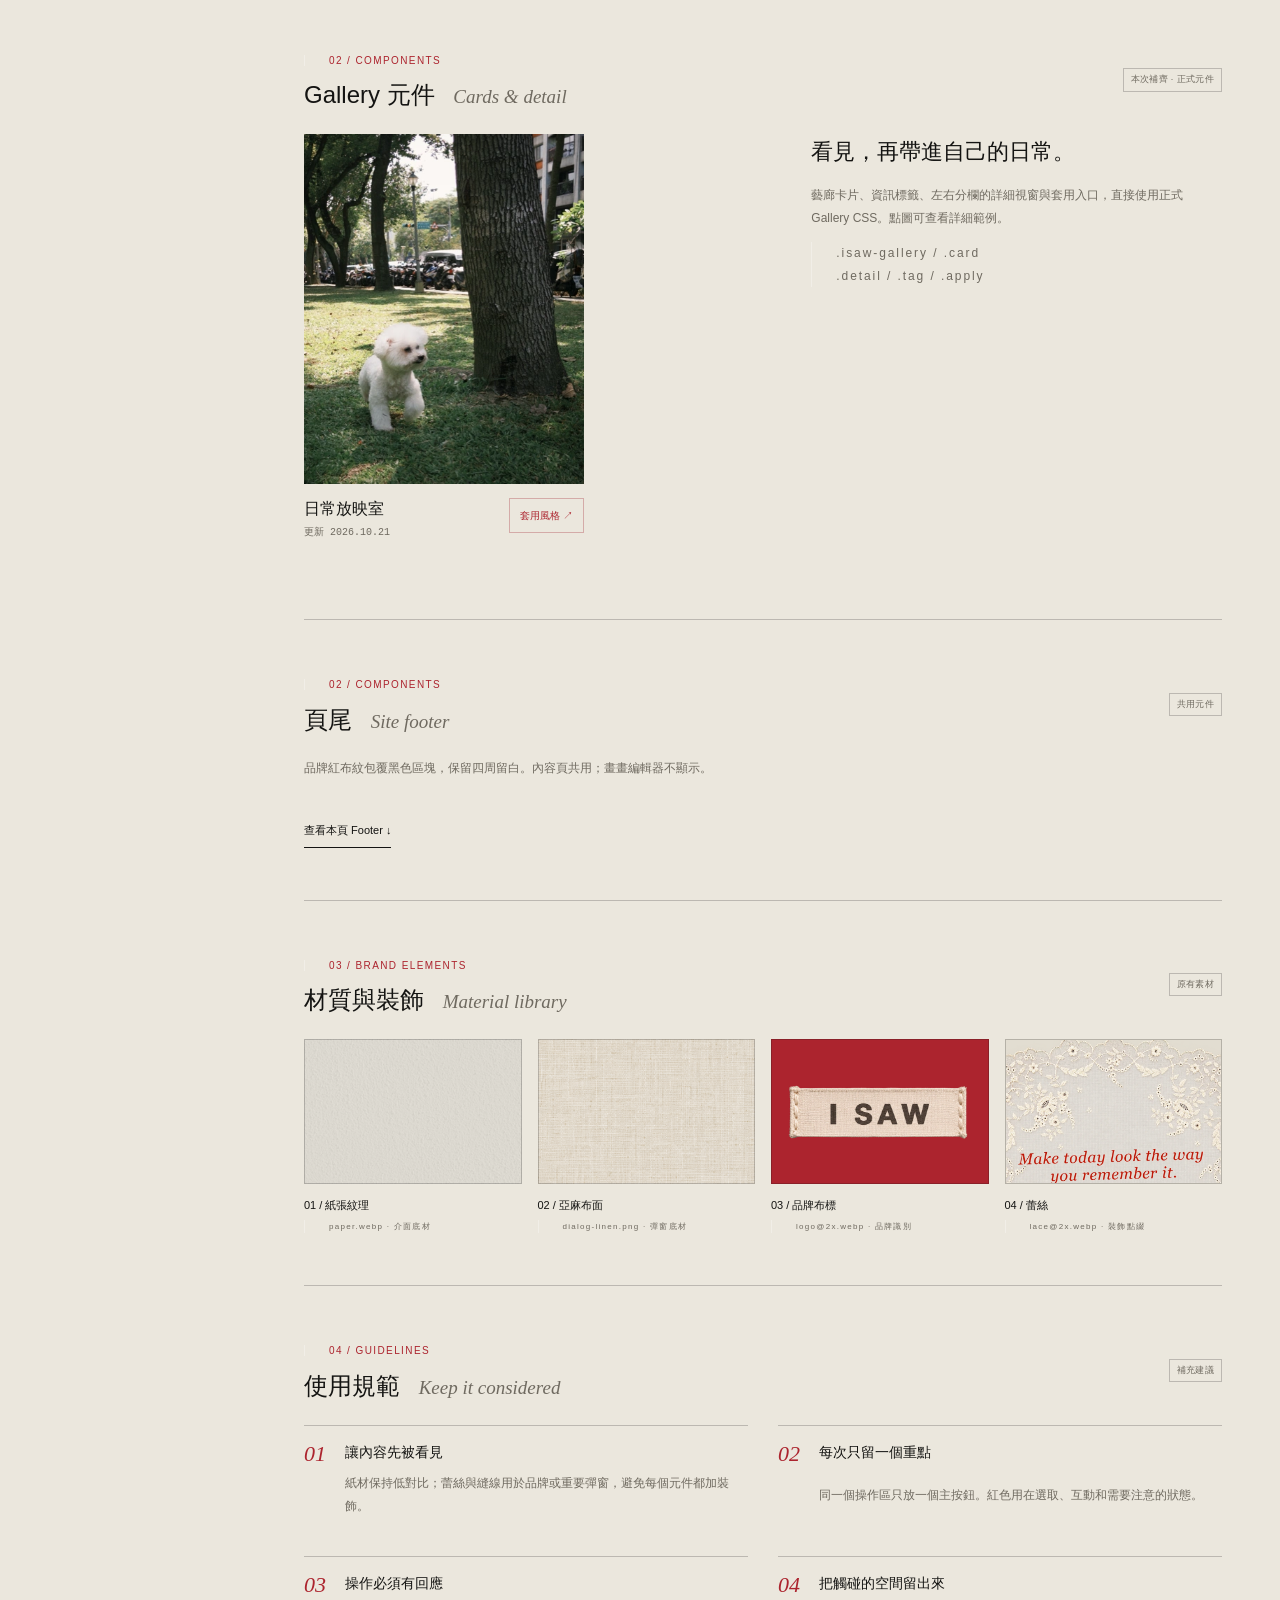
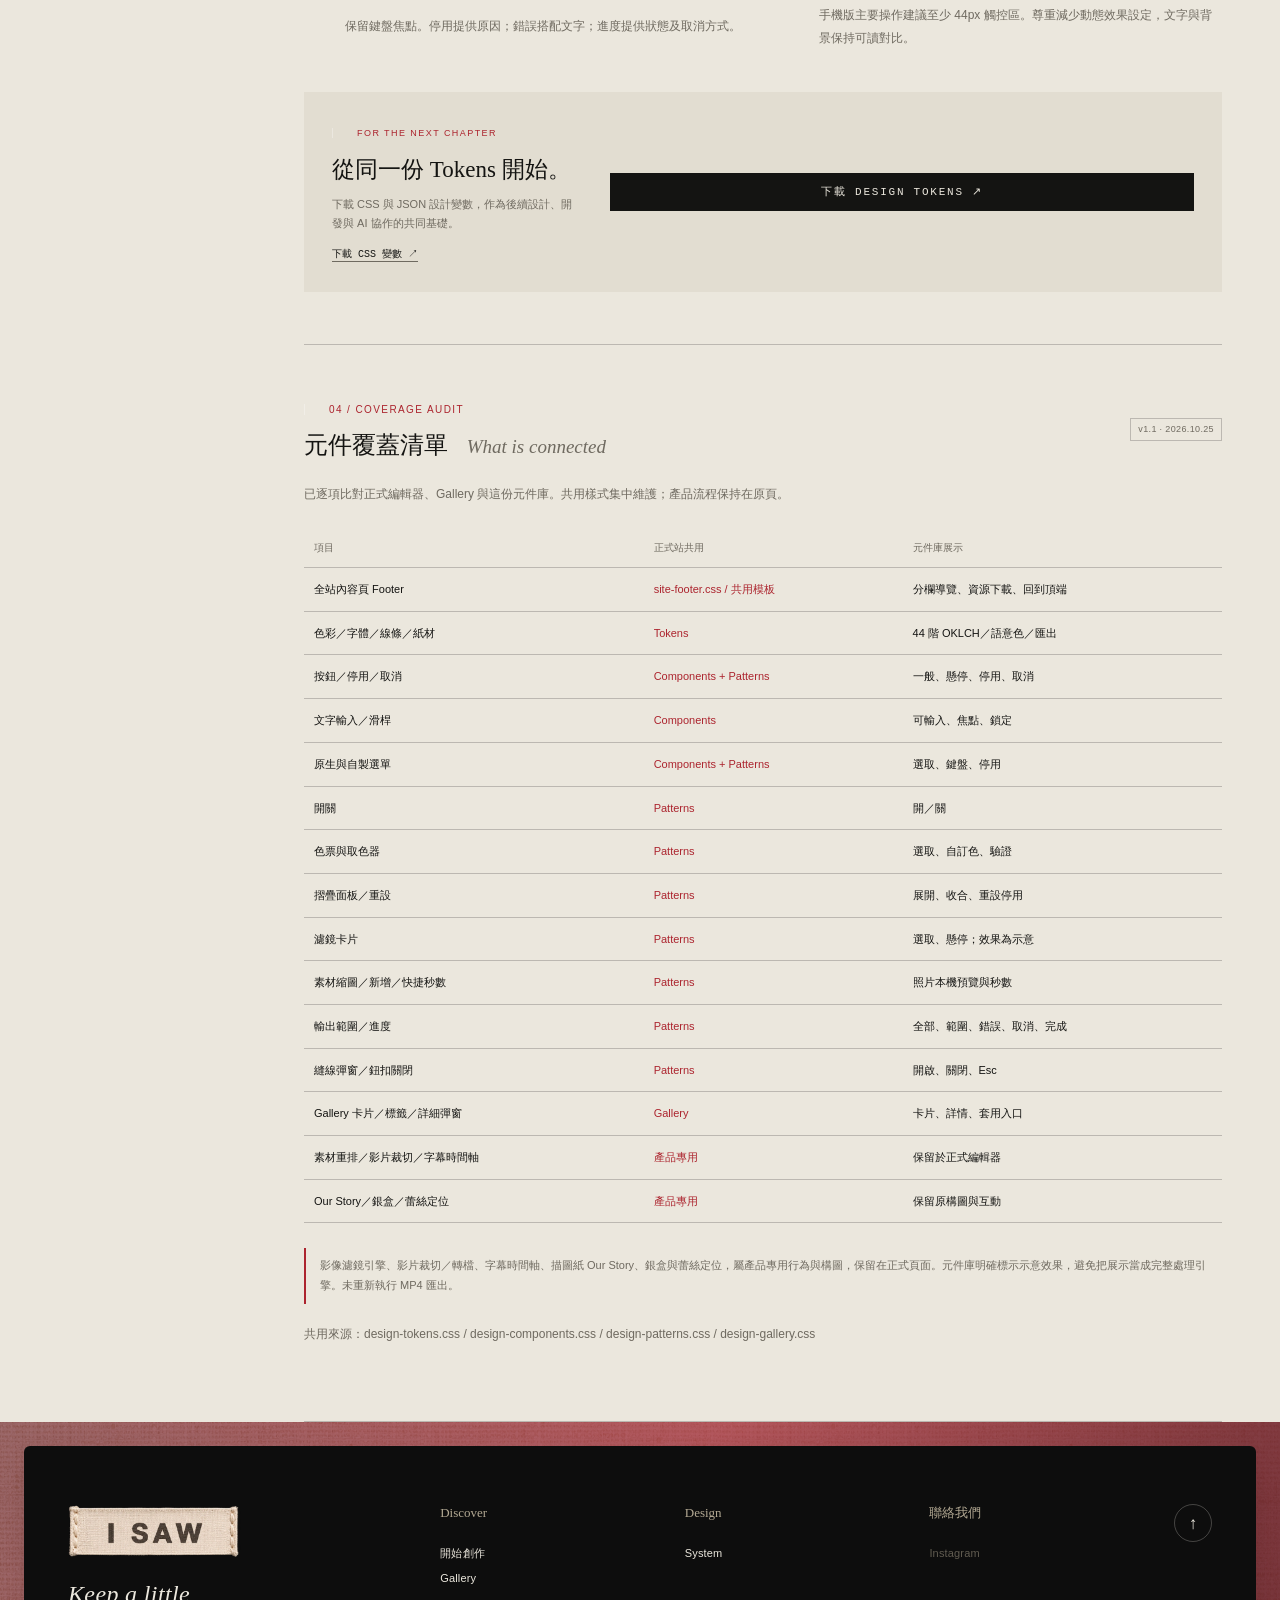
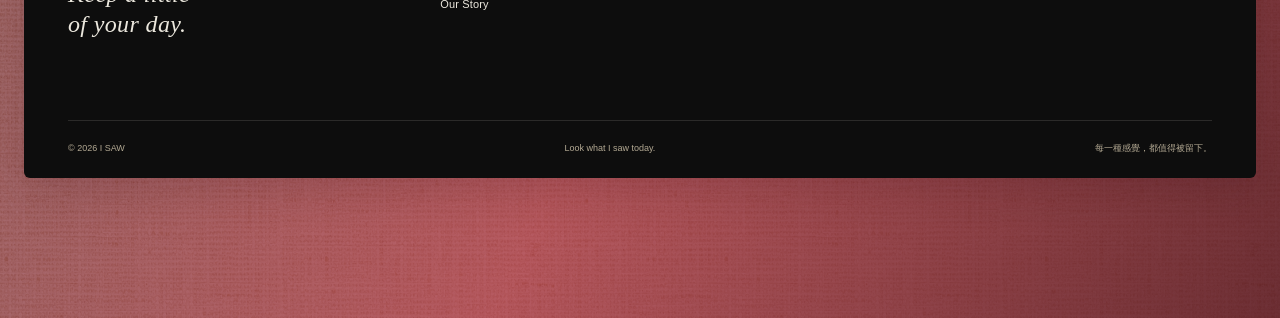
==== commit bff2734c: "Make Gallery full width and frame footer with textured backdrop" ====
--- a/design-system/index.html
+++ b/design-system/index.html
@@ -1,5 +1,5 @@
 <!doctype html>
-<html lang="zh-Hant"><head><meta charset="utf-8"><meta name="viewport" content="width=device-width, initial-scale=1"><title>I SAW · Design System</title><link rel="icon" href="../assets/favicon-32.png"><meta name="description" content="把日常的樣子，整理成共同的語言。I SAW 互動元件庫與設計規範。"><link rel="stylesheet" href="../assets/design-tokens.css?v=1.2.1"><link rel="stylesheet" href="../assets/design-components.css?v=1.0.0"><link rel="stylesheet" href="style.css?v=1.3.0"><link rel="stylesheet" href="../assets/design-patterns.css?v=1.1.0"><link rel="stylesheet" href="../assets/design-gallery.css?v=1.1.0"><link rel="stylesheet" href="../assets/site-footer.css?v=1.0.1"><script src="../assets/site-footer.js?v=1.0.0" defer></script></head>
+<html lang="zh-Hant"><head><meta charset="utf-8"><meta name="viewport" content="width=device-width, initial-scale=1"><title>I SAW · Design System</title><link rel="icon" href="../assets/favicon-32.png"><meta name="description" content="把日常的樣子，整理成共同的語言。I SAW 互動元件庫與設計規範。"><link rel="stylesheet" href="../assets/design-tokens.css?v=1.2.1"><link rel="stylesheet" href="../assets/design-components.css?v=1.0.0"><link rel="stylesheet" href="style.css?v=1.3.0"><link rel="stylesheet" href="../assets/design-patterns.css?v=1.1.0"><link rel="stylesheet" href="../assets/design-gallery.css?v=1.1.0"><link rel="stylesheet" href="../assets/site-footer.css?v=1.1.0"><script src="../assets/site-footer.js?v=1.0.0" defer></script></head>
 <body id="top"><a class="skip" href="#main">跳到內容</a><header><a href="#overview" class="brand"><img src="../assets/logo@2x.webp" alt="I SAW"><span>DESIGN SYSTEM</span></a><div class="head-right"><a class="top-link return-home" href="../film_gallery.html">← 回到主站</a><span class="edition">A living collection · 2026</span><button id="download" class="top-link">匯出 Tokens ↗</button></div></header>
 <div class="shell"><aside><div class="side-title">THE INDEX <span>01—04</span></div><label class="search"><span>⌕</span><input id="search" type="search" placeholder="搜尋元件或規範" aria-label="搜尋元件或規範"><kbd>/</kbd></label><nav aria-label="Design system 導覽"><a href="#overview" class="active"><span>概覽</span><i>Overview</i></a><p>01 / FOUNDATIONS</p><a href="#colors">色彩 <i>Color</i></a><a href="#typography">字體 <i>Typography</i></a><a href="#spacing">間距與線條 <i>Spacing</i></a><p>02 / COMPONENTS</p><a href="#buttons">按鈕 <i>Button</i></a><a href="#inputs">輸入與控制 <i>Input</i></a><a href="#cards">濾鏡卡片 <i>Card</i></a><a href="#panels">摺疊面板 <i>Panel</i></a><a href="#modal">彈出視窗 <i>Modal</i></a><a href="#choices">開關與色票 <i>Choice</i></a><a href="#selects">選單與回饋 <i>Feedback</i></a><a href="#media">素材與秒數 <i>Media</i></a><a href="#gallery-patterns">Gallery 元件 <i>Gallery</i></a><a href="#footer-pattern">頁尾 <i>Footer</i></a><p>03 / BRAND ELEMENTS</p><a href="#materials">材質與裝飾 <i>Texture</i></a><p>04 / GUIDELINES</p><a href="#guidelines">使用規範 <i>Usage</i></a><a href="#coverage">元件覆蓋清單 <i>Coverage</i></a></nav><div class="side-bottom"><span class="status-dot"></span> v1.2 · OKLCH 色階<br><small>Look what I saw today.</small></div></aside>
 <main id="main"><section id="overview" data-keys="overview 概覽"><div class="eyebrow">I SAW / DESIGN LANGUAGE <span class="tag">COLLECTION 001</span></div><div class="hero"><div><h1>讓每個細節，<br>說同一種語言。</h1><p class="intro">從一張紙、一條細線，到一次點擊。<br>收藏 I SAW 的設計基礎與日常元件，讓創作自然延續。</p><a class="jump" href="#buttons">探索元件 <span>↓</span></a></div><div class="hero-art" aria-hidden="true"><div class="specimen"><span class="specimen-top">A LITTLE COLLECTION OF</span><strong>Things<br>we keep.</strong><div class="sample-palette"><b></b><b></b><b></b><b></b></div><span class="specimen-bottom">PAPER · INK · MEMORY<br>I SAW DESIGN SYSTEM</span></div><div class="stamp">I SAW<br><small>EST. 2026</small></div></div></div><div class="overview-bottom"><span><b>15</b> 覆蓋項目</span><span><b>44</b> UI 色階</span><span><b>01</b> 共同語言</span><p>紙感 / 克制 / 手作的溫度</p></div><div class="source-note">共用來源：I SAW 正式網站的 design-tokens.css 與 design-components.css、互動樣式與 Gallery 樣式（v1.1）。<br>「原有」代表擷取自現行樣式；「補充」代表為元件庫新增的互動或規範。</div></section>
@@ -16,9 +16,10 @@
 <section id="selects" data-keys="custom select 自製 下拉 選單 progress 進度 狀態 cancel 取消 範圍 radio"><div class="section-head"><div><span class="eyebrow">02 / COMPONENTS</span><h2>選單與回饋 <em>Select & feedback</em></h2></div><span class="tag">本次補齊 · 正式元件</span></div><div class="two-col"><div class="playground input-demo"><div class="rowline">畫面比例 <div class="csel" id="demo-select"><button class="csel-btn" aria-haspopup="listbox" aria-expanded="false" aria-controls="demo-options">4:5 直式</button></div></div><div class="rowline">鎖定選單 <div class="csel disabled"><button class="csel-btn" disabled>Super 8 · 已鎖定</button></div></div><div class="pickrange demo-range"><span class="who">儲存範圍</span><label><input type="radio" name="demo-range" value="all" checked>全部</label><label><input type="radio" name="demo-range" value="some">範圍</label><input id="demo-range-value" type="text" value="1-3" aria-label="範圍格位" disabled></div><p class="rangehint" id="demo-range-help">全部 6 格。</p><button class="btn btn-primary" id="demo-progress">模擬輸出進度</button><div class="expprogress" id="demo-progress-track" role="progressbar" aria-label="展示輸出進度" aria-valuemin="0" aria-valuemax="100" aria-valuenow="0"><div class="expprogress-bar"></div></div><p id="progress-label" class="demo-status" aria-live="polite">尚未開始 · 只示範狀態，不產生影片</p></div><div class="field-notes"><h3>從輸入，一直到完成。</h3><p>自製選單支援方向鍵、Enter 與 Escape。輸出示範包含進行中、取消與完成狀態；輸出範圍沿用正式的錯誤邊框。</p><p class="mono">.csel / .pickrange<br>.expprogress / .btn.cancelling</p></div></div><div class="csel-list" id="demo-options" role="listbox" aria-label="選擇畫面比例" hidden><button class="csel-opt" role="option" aria-selected="true">4:5 直式</button><button class="csel-opt" role="option" aria-selected="false">1:1 方形</button><button class="csel-opt" role="option" aria-selected="false">16:9 橫式</button><button class="csel-opt" role="option" aria-selected="false" disabled>跟素材一樣 · 此範例不可用</button></div></section>
 <section id="media" data-keys="media 素材 上傳 縮圖 時長 秒數 trim upload"><div class="section-head"><div><span class="eyebrow">02 / COMPONENTS</span><h2>素材與秒數 <em>Media controls</em></h2></div><span class="tag">本次補齊 · 正式樣式</span></div><div class="two-col"><div class="playground input-demo"><div class="items demo-items"><div class="list" id="demo-media-list"><div class="item on"><img src="../assets/preset-sample.webp" alt="展示素材"><span class="sec"><i id="demo-seconds">4s</i></span></div><div class="addwrap"><button class="item add" id="demo-upload" aria-label="加入展示照片">＋</button></div></div></div><input type="file" id="demo-upload-file" accept="image/*" hidden><div class="trimquick" aria-label="展示照片停留秒數"><button data-seconds="2">2 秒</button><button class="on" data-seconds="4">4 秒</button><button data-seconds="6">6 秒</button><button data-seconds="8">8 秒</button></div><p class="demo-status" id="media-status" aria-live="polite">選取素材 · 停留 4 秒。照片只在此瀏覽器預覽。</p></div><div class="field-notes"><h3>同一份樣式，不同的工作。</h3><p>新增素材、選取邊框與快捷秒數直接使用正式 class。此處只示範照片預覽與時長選取；影片裁切、字幕時間軸與影像渲染保留在正式編輯器。</p><a class="jump" href="https://laygi.github.io/i-saw/film_gallery.html" target="_blank" rel="noopener">開啟完整編輯器 ↗</a></div></div></section>
 <section id="gallery-patterns" data-keys="gallery 藝廊 卡片 詳細 modal dialog tag 標籤"><div class="section-head"><div><span class="eyebrow">02 / COMPONENTS</span><h2>Gallery 元件 <em>Cards & detail</em></h2></div><span class="tag">本次補齊 · 正式元件</span></div><div class="two-col isaw-gallery"><article class="card demo-gallery-card"><button class="art" id="open-gallery-demo" aria-label="開啟 Gallery 詳細範例"><img src="../assets/preset-sample.webp" alt="日常放映室示意照片"></button><div class="card-head"><div><button class="title" id="open-gallery-title">日常放映室</button><time class="updated">更新 2026.10.21</time></div><a class="apply" href="https://laygi.github.io/i-saw/film_gallery.html?style=daily-screening" target="_blank" rel="noopener">套用風格 ↗</a></div></article><div class="field-notes"><h3>看見，再帶進自己的日常。</h3><p>藝廊卡片、資訊標籤、左右分欄的詳細視窗與套用入口，直接使用正式 Gallery CSS。點圖可查看詳細範例。</p><p class="mono">.isaw-gallery / .card<br>.detail / .tag / .apply</p></div><dialog class="detail" id="gallery-demo" aria-labelledby="gallery-demo-title"><button class="close" aria-label="關閉 Gallery 範例">×</button><div class="detail-layout"><div class="detail-art"><img src="../assets/preset-sample.webp" alt="風格示意照片"></div><div class="detail-side"><div class="detail-top"><span class="eyebrow">THE I SAW GALLERY</span><h2 id="gallery-demo-title">日常放映室</h2><time class="updated">更新 2026.10.21</time></div><div class="detail-body"><p class="description">青綠褪色、輕柔顆粒，與偶爾閃過的光。</p><dl class="facts"><dt>濾鏡</dt><dd>Super 8</dd><dt>比例</dt><dd>4:5 直式</dd><dt>尺寸</dt><dd>1080 × 1350</dd></dl><div class="tags"><button class="tag" data-demo-tag="底片">#底片</button><button class="tag" data-demo-tag="日常">#日常</button></div><p class="preview-note">此為元件展示。套用風格會開啟正式編輯器。</p></div><div class="detail-bottom"><a class="apply" href="https://laygi.github.io/i-saw/film_gallery.html?style=daily-screening" target="_blank" rel="noopener">套用風格 ↗</a></div></div></div></dialog></div></section>
-<section id="footer-pattern" data-keys="footer 頁尾 共用 全站 導覽 黑色"><div class="section-head"><div><span class="eyebrow">02 / COMPONENTS</span><h2>頁尾 <em>Site footer</em></h2></div><span class="tag">共用元件</span></div><p class="desc">黑底、品牌區與分欄導覽。內容頁共用；畫畫編輯器不顯示。</p><a class="jump" href="#site-footer">查看本頁 Footer ↓</a></section><section id="materials" data-keys="texture 材質 紙 裝飾 logo 蕾絲 linen 品牌"><div class="section-head"><div><span class="eyebrow">03 / BRAND ELEMENTS</span><h2>材質與裝飾 <em>Material library</em></h2></div><span class="tag">原有素材</span></div><div class="material-grid"><figure><div class="paper-material"></div><figcaption>01 / 紙張紋理 <small>paper.webp · 介面底材</small></figcaption></figure><figure><div class="linen-material"></div><figcaption>02 / 亞麻布面 <small>dialog-linen.png · 彈窗底材</small></figcaption></figure><figure><div class="logo-material"><img src="../assets/logo@2x.webp" alt="I SAW 原有布標"></div><figcaption>03 / 品牌布標 <small>logo@2x.webp · 品牌識別</small></figcaption></figure><figure><div class="lace-material"><img src="../assets/lace@2x.webp" alt="原有蕾絲裝飾素材"></div><figcaption>04 / 蕾絲 <small>lace@2x.webp · 裝飾點綴</small></figcaption></figure></div></section>
+<section id="footer-pattern" data-keys="footer 頁尾 共用 全站 導覽 黑色"><div class="section-head"><div><span class="eyebrow">02 / COMPONENTS</span><h2>頁尾 <em>Site footer</em></h2></div><span class="tag">共用元件</span></div><p class="desc">品牌紅布紋包覆黑色區塊，保留四周留白。內容頁共用；畫畫編輯器不顯示。</p><a class="jump" href="#site-footer">查看本頁 Footer ↓</a></section><section id="materials" data-keys="texture 材質 紙 裝飾 logo 蕾絲 linen 品牌"><div class="section-head"><div><span class="eyebrow">03 / BRAND ELEMENTS</span><h2>材質與裝飾 <em>Material library</em></h2></div><span class="tag">原有素材</span></div><div class="material-grid"><figure><div class="paper-material"></div><figcaption>01 / 紙張紋理 <small>paper.webp · 介面底材</small></figcaption></figure><figure><div class="linen-material"></div><figcaption>02 / 亞麻布面 <small>dialog-linen.png · 彈窗底材</small></figcaption></figure><figure><div class="logo-material"><img src="../assets/logo@2x.webp" alt="I SAW 原有布標"></div><figcaption>03 / 品牌布標 <small>logo@2x.webp · 品牌識別</small></figcaption></figure><figure><div class="lace-material"><img src="../assets/lace@2x.webp" alt="原有蕾絲裝飾素材"></div><figcaption>04 / 蕾絲 <small>lace@2x.webp · 裝飾點綴</small></figcaption></figure></div></section>
 <section id="guidelines" data-keys="usage 使用規範 指引 accessibility 無障礙"><div class="section-head"><div><span class="eyebrow">04 / GUIDELINES</span><h2>使用規範 <em>Keep it considered</em></h2></div><span class="tag">補充建議</span></div><div class="usage-grid"><article><span>01</span><h3>讓內容先被看見</h3><p>紙材保持低對比；蕾絲與縫線用於品牌或重要彈窗，避免每個元件都加裝飾。</p></article><article><span>02</span><h3>每次只留一個重點</h3><p>同一個操作區只放一個主按鈕。紅色用在選取、互動和需要注意的狀態。</p></article><article><span>03</span><h3>操作必須有回應</h3><p>保留鍵盤焦點。停用提供原因；錯誤搭配文字；進度提供狀態及取消方式。</p></article><article><span>04</span><h3>把觸碰的空間留出來</h3><p>手機版主要操作建議至少 44px 觸控區。尊重減少動態效果設定，文字與背景保持可讀對比。</p></article></div><div class="handoff"><div><span class="mono">FOR THE NEXT CHAPTER</span><h3>從同一份 Tokens 開始。</h3><p>下載 CSS 與 JSON 設計變數，作為後續設計、開發與 AI 協作的共同基礎。</p></div><button class="btn btn-primary primary" id="download-bottom">下載 Design Tokens ↗</button></div></section><section id="coverage" data-keys="coverage 覆蓋 清單 稽核 遺漏 元件"><div class="section-head"><div><span class="eyebrow">04 / COVERAGE AUDIT</span><h2>元件覆蓋清單 <em>What is connected</em></h2></div><span class="tag">v1.1 · 2026.10.25</span></div><p class="desc">已逐項比對正式編輯器、Gallery 與這份元件庫。共用樣式集中維護；產品流程保持在原頁。</p><div class="audit-table-wrap"><table class="audit-table"><thead><tr><th>項目</th><th>正式站共用</th><th>元件庫展示</th></tr></thead><tbody id="coverage-rows"></tbody></table></div><div class="note">影像濾鏡引擎、影片裁切／轉檔、字幕時間軸、描圖紙 Our Story、銀盒與蕾絲定位，屬產品專用行為與構圖，保留在正式頁面。元件庫明確標示示意效果，避免把展示當成完整處理引擎。未重新執行 MP4 匯出。</div><p class="desc" style="margin-top:20px">共用來源：design-tokens.css / design-components.css / design-patterns.css / design-gallery.css</p></section><div id="empty" hidden>沒有符合的項目。試試「按鈕」、「色彩」或「材質」。</div></main></div>
 <dialog class="isaw-dialog-surface" id="demo-modal" aria-labelledby="dialog-title"><div class="dialog-stitch"></div><button class="dlgx dialog-close" aria-label="關閉彈窗"></button><span class="mono">I SAW / A LITTLE MEMORY</span><h2 id="dialog-title">把這一刻，收藏起來。</h2><p>這是 Design System 的彈窗展示。<br>紙感背景、縫線外框，以及清楚的下一步。</p><div class="dialog-actions"><button class="btn btn-secondary secondary dialog-cancel">再看一下</button><button class="btn btn-primary primary" id="dialog-confirm">收藏這個範例 ↗</button></div></dialog><div id="toast" role="status" aria-live="polite"></div><script src="colors.js?v=1.2.0"></script><script src="app.js?v=1.3.0"></script><!-- shared-footer:start -->
+<div class="isaw-footer-backdrop">
 <footer class="isaw-footer" id="site-footer" aria-label="I SAW 網站頁尾">
   <div class="isaw-footer-upper">
     <a class="isaw-footer-brand" href="../film_gallery.html" aria-label="I SAW 主站">
@@ -47,5 +48,6 @@
     <span>每一種感覺，都值得被留下。</span>
   </div>
 </footer>
+</div>
 <!-- shared-footer:end -->
 </body></html>
--- a/assets/site-footer.css
+++ b/assets/site-footer.css
@@ -1,5 +1,6 @@
 /* I SAW — shared content-page footer. The creation workspace stays footer-free. */
-.isaw-footer{box-sizing:border-box;display:block;position:relative;z-index:2;margin:0;padding:58px 44px 22px;background:var(--neutral-950,#0d0d0d);color:var(--beige-100,#ebe7dd);border:0;font:12px/1.6 var(--sans);letter-spacing:0;text-align:left}
+.isaw-footer-backdrop{position:relative;z-index:2;padding:24px 24px 140px;background:linear-gradient(115deg,#66141c99,#a12531bb 48%,#59131bdd),url("dialog-linen.png") center/720px;background-color:var(--red,#ac242e)}
+.isaw-footer{box-sizing:border-box;display:block;position:relative;z-index:2;margin:0;padding:58px 44px 22px;background:var(--neutral-950,#0d0d0d);color:var(--beige-100,#ebe7dd);border:0;font:12px/1.6 var(--sans);letter-spacing:0;text-align:left;border-radius:6px;box-shadow:0 12px 40px #24080c26}
 .isaw-footer *{box-sizing:border-box}
 .isaw-footer .isaw-footer-upper{display:grid;grid-template-columns:minmax(200px,1.6fr) repeat(3,minmax(100px,1fr)) 38px;align-items:start;gap:32px;min-height:182px}
 .isaw-footer .isaw-footer-brand{display:block;justify-self:start;text-decoration:none;color:inherit}
@@ -14,11 +15,11 @@
 .isaw-footer .isaw-footer-bottom{display:flex;justify-content:space-between;align-items:center;flex-wrap:wrap;gap:12px 24px;border-top:1px solid #ebe7dd22;margin-top:34px;padding-top:20px;color:var(--beige-400,#b3a993);font:9px/1.6 var(--sans)}
 .isaw-footer .isaw-footer-bottom small{font:inherit}
 .isaw-footer a:focus-visible{outline:1px solid var(--beige-100,#ebe7dd);outline-offset:5px}
-/* Gallery keeps the original red outer gutter and its paper content panel. */
+/* Content pages use an edge-to-edge surface above the framed footer. */
 body.isaw-gallery{display:flex;flex-direction:column;min-height:100svh}
 body.isaw-gallery>main{min-height:0;flex:1}
 /* Docs footer spans the full page, outside its sidebar/content columns. */
-body:has(.shell)>.isaw-footer{margin-top:0}
+body:has(.shell)>.isaw-footer-backdrop{margin-top:0}
 @media(max-width:1100px){.isaw-footer{padding:44px 32px 22px}.isaw-footer .isaw-footer-upper{grid-template-columns:minmax(160px,1.3fr) repeat(3,minmax(80px,1fr)) 34px;gap:22px}.isaw-footer .isaw-footer-brand img{width:150px}.isaw-footer .isaw-footer-brand>span{font-size:23px}}
 @media(max-width:700px){.isaw-footer{padding:34px 24px 20px}.isaw-footer .isaw-footer-upper{grid-template-columns:repeat(3,minmax(0,1fr));gap:30px 18px;min-height:0}.isaw-footer .isaw-footer-brand{grid-column:1/3;grid-row:1}.isaw-footer .isaw-footer-brand img{width:148px}.isaw-footer .isaw-footer-brand>span{margin-top:18px;font-size:23px}.isaw-footer .isaw-footer-top{grid-column:3;grid-row:1}.isaw-footer .isaw-footer-column h2{margin-bottom:12px}.isaw-footer .isaw-footer-column a{font-size:10px;min-height:30px;padding:6px 0}.isaw-footer .isaw-footer-bottom{margin-top:28px;padding-top:18px;gap:10px}.isaw-footer .isaw-footer-bottom>span:last-child{flex-basis:100%}}
 @media(max-width:360px){.isaw-footer{padding-left:18px;padding-right:18px}.isaw-footer .isaw-footer-upper{gap:28px 12px}.isaw-footer .isaw-footer-column a{font-size:9px}}
@@ -26,3 +27,5 @@
 
 .isaw-footer .isaw-footer-disabled{display:block;margin:0;padding:4px 0;color:var(--beige-400,#b3a993);opacity:.5;font:11px/1.6 var(--sans);letter-spacing:.015em;cursor:default}
 @media(max-width:700px){.isaw-footer .isaw-footer-disabled{font-size:10px;min-height:30px;padding:6px 0}}
+
+@media(max-width:700px){.isaw-footer-backdrop{padding:16px 12px 80px}.isaw-footer{border-radius:4px}}
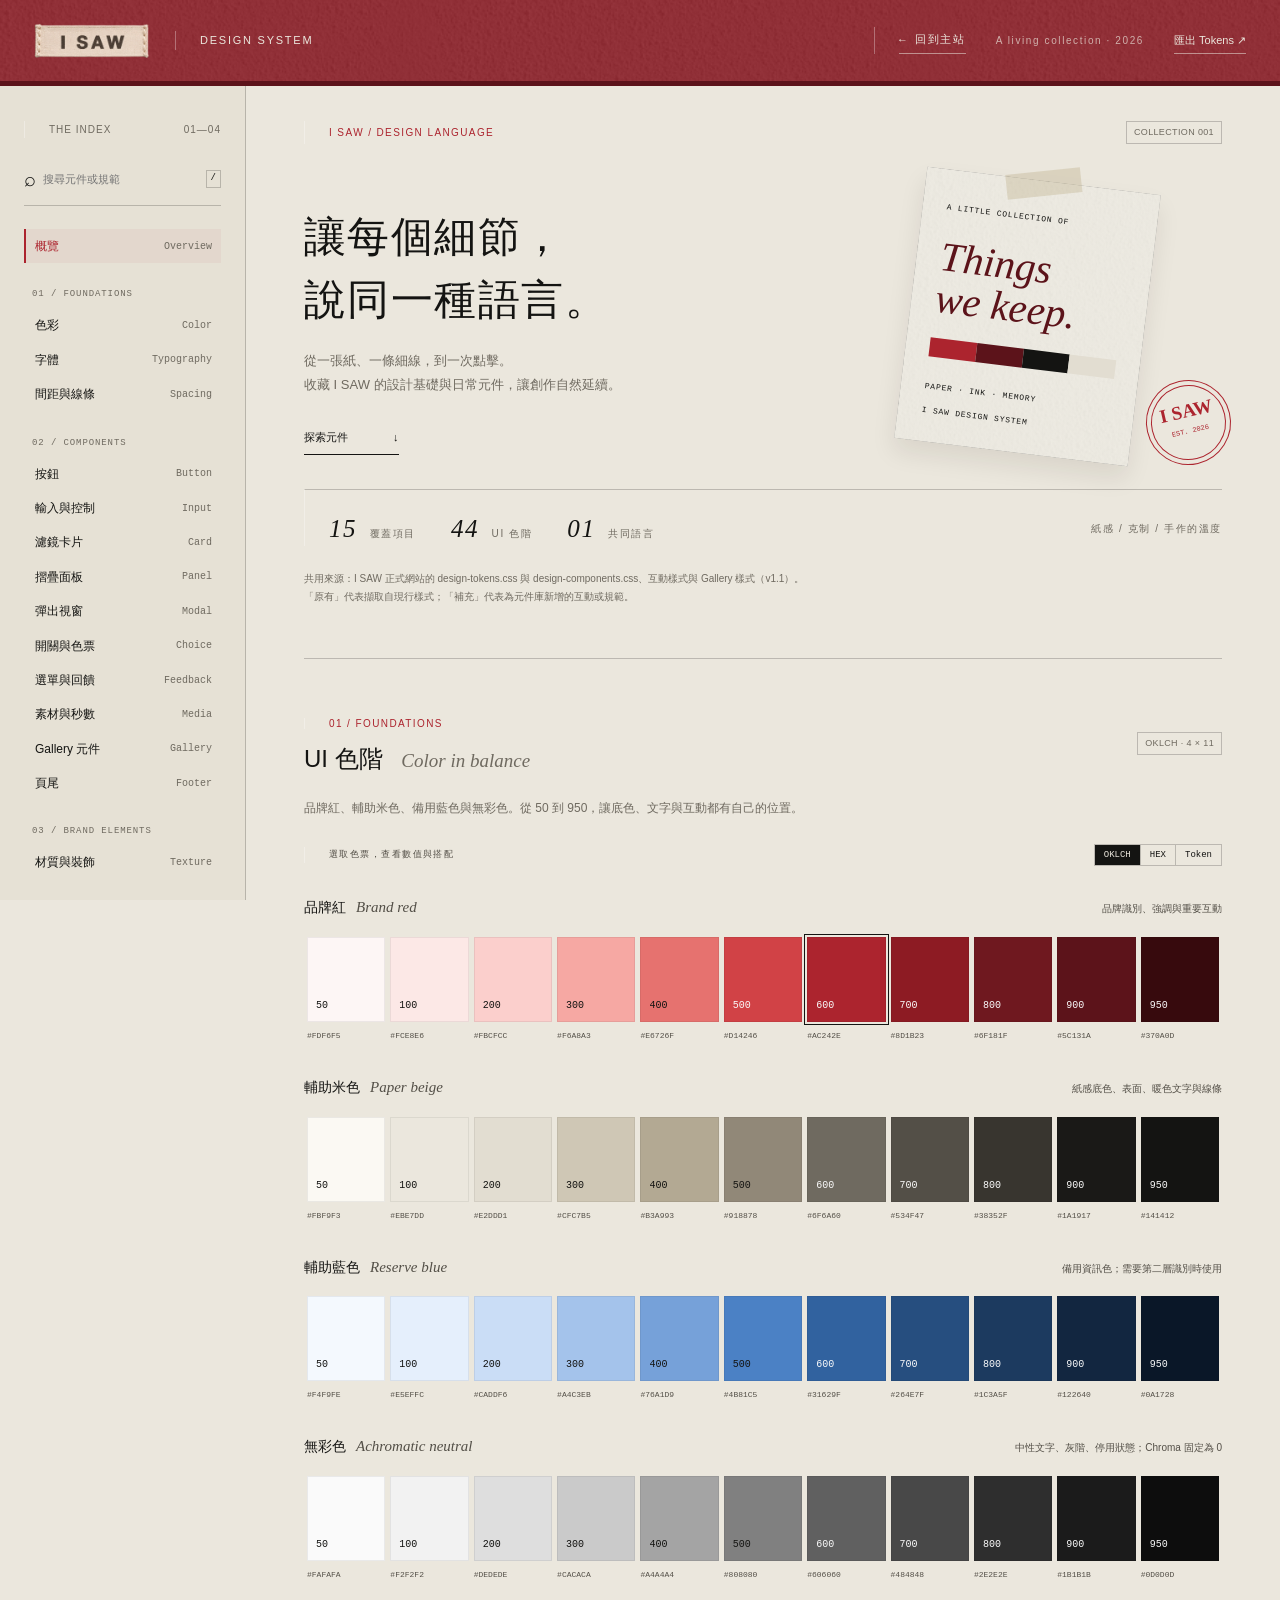
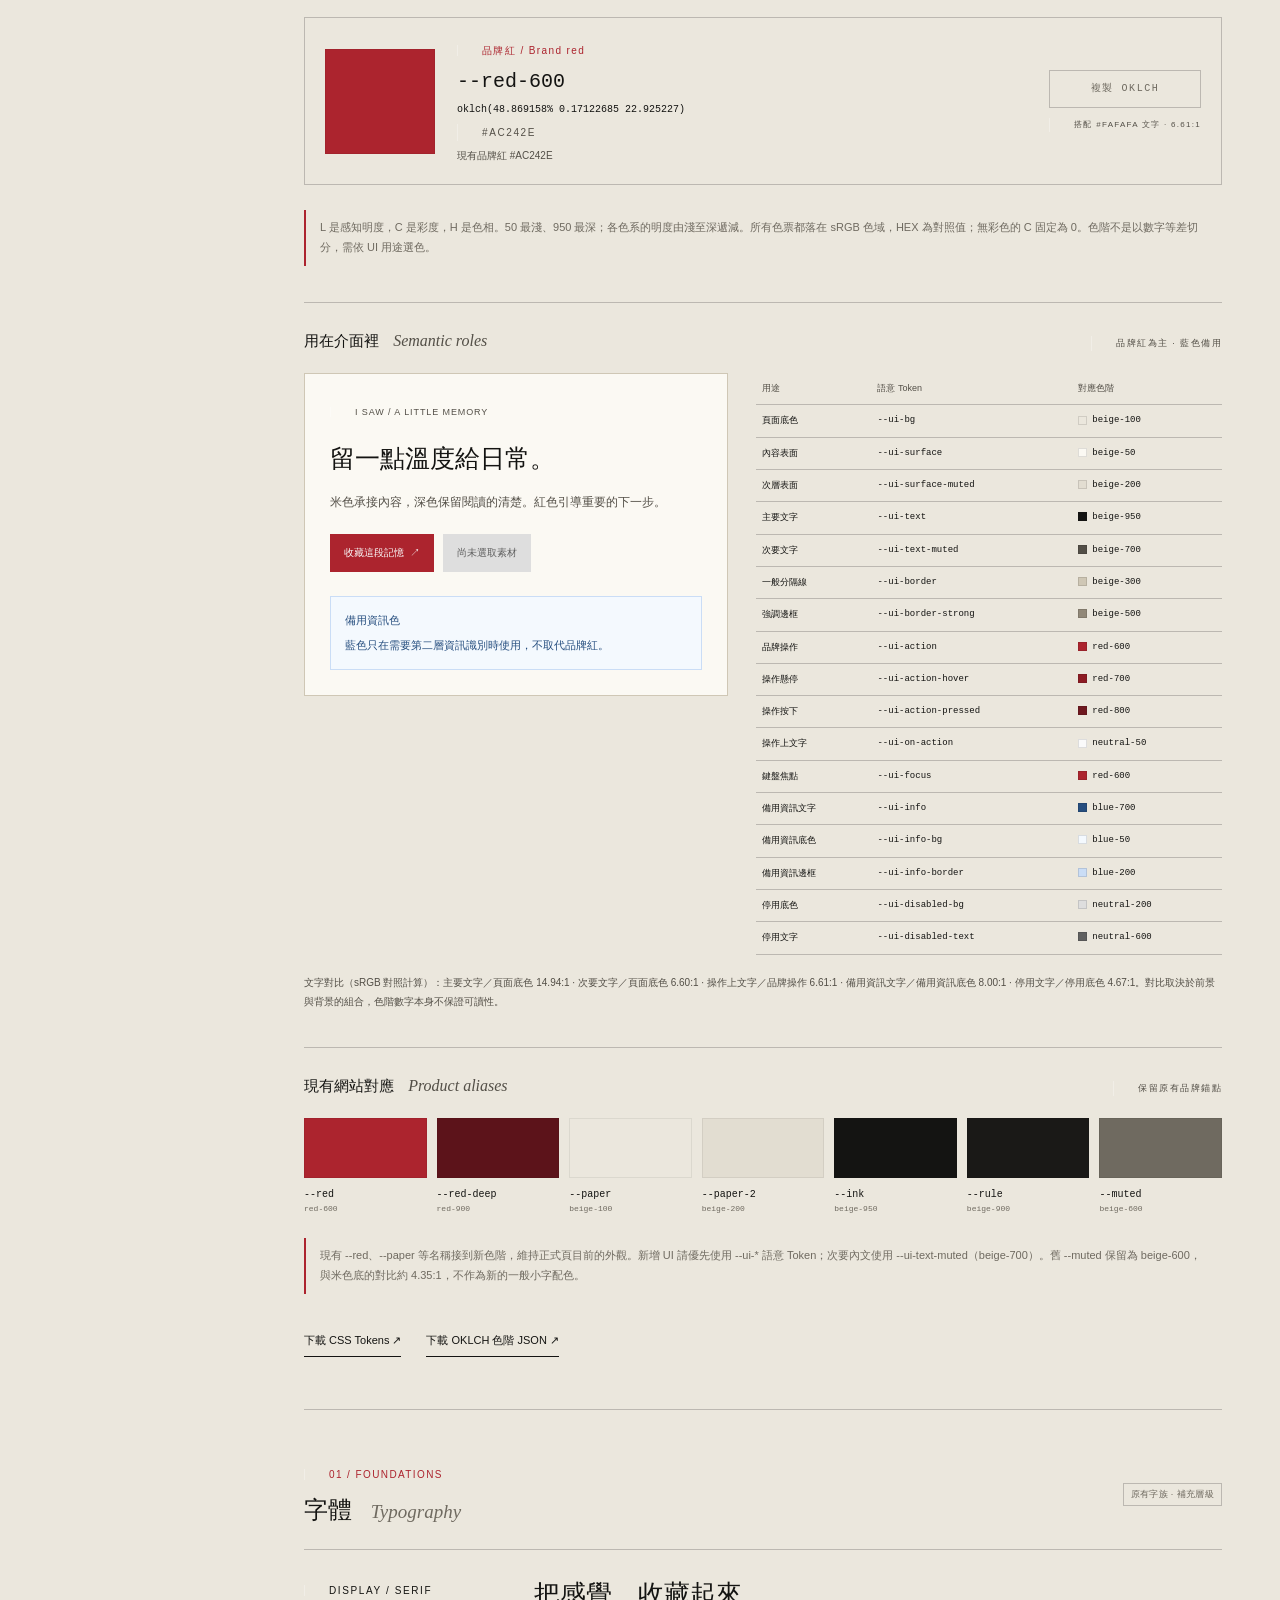
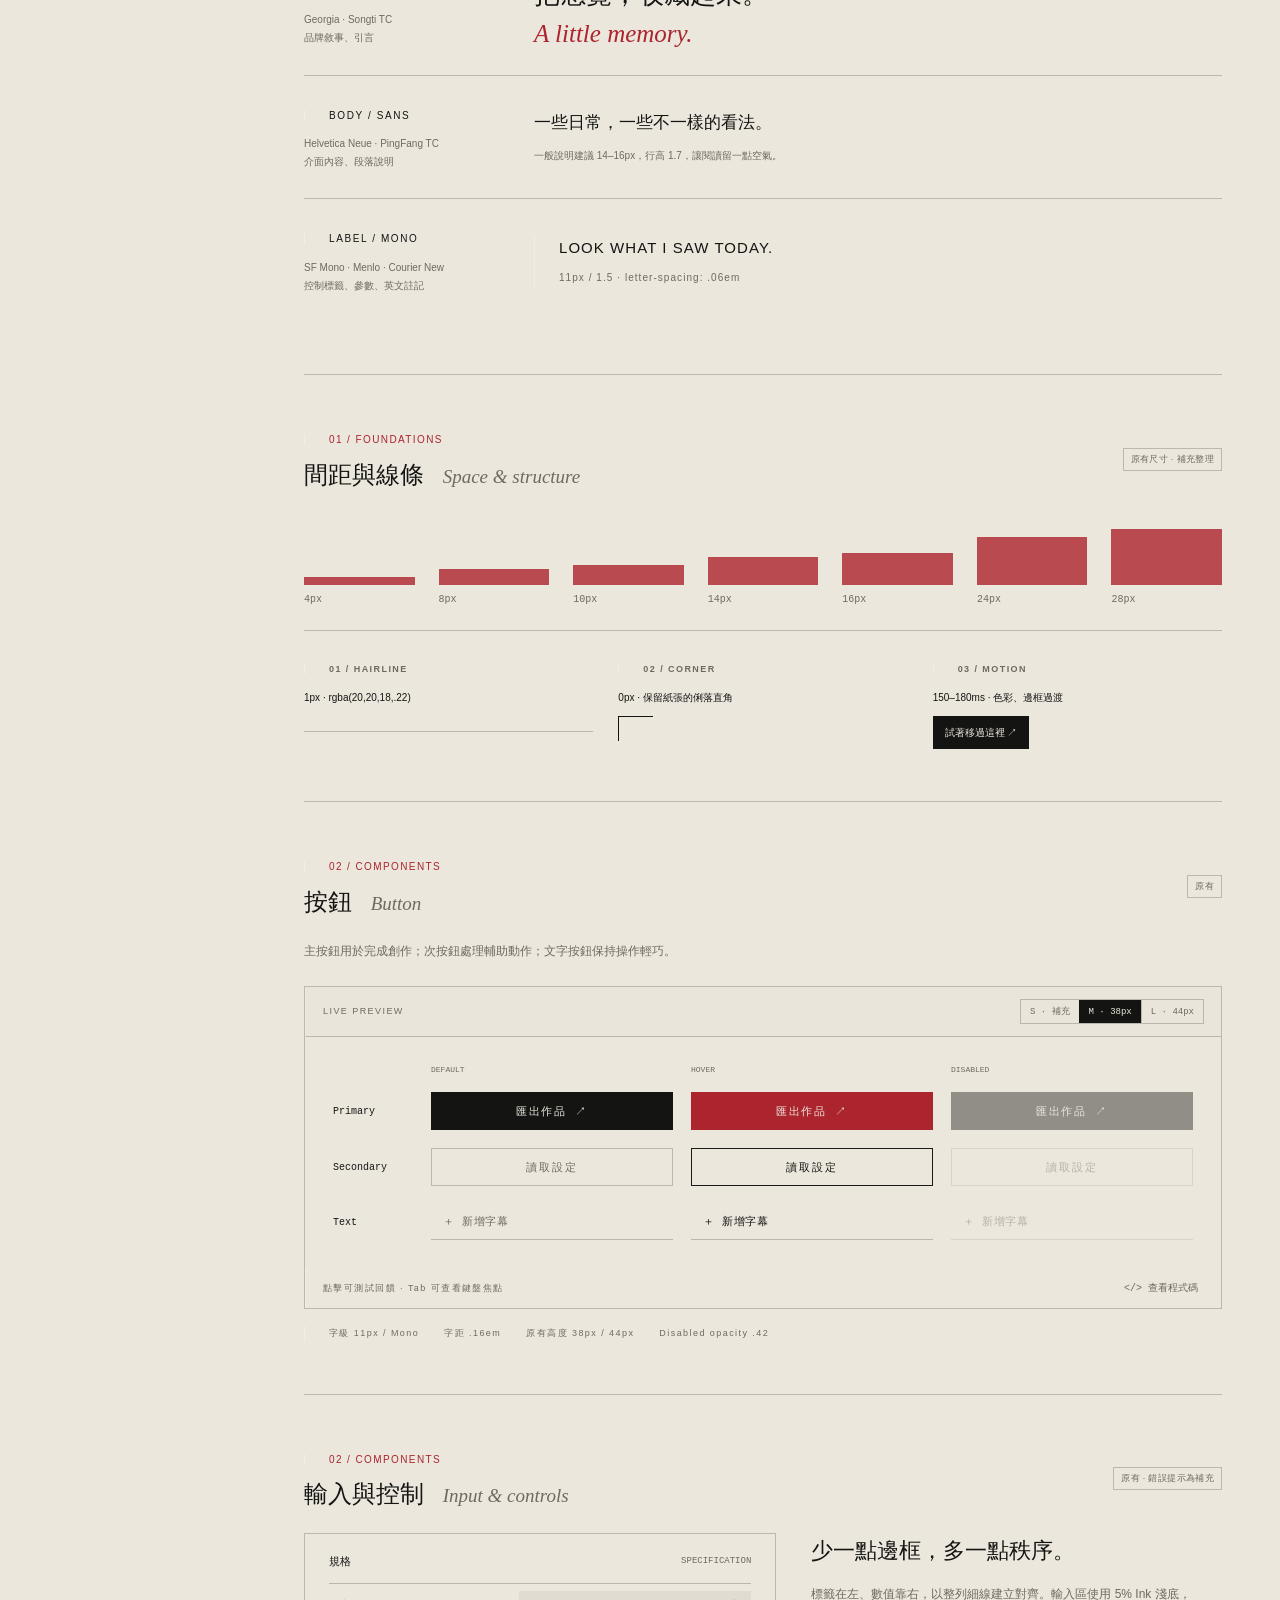
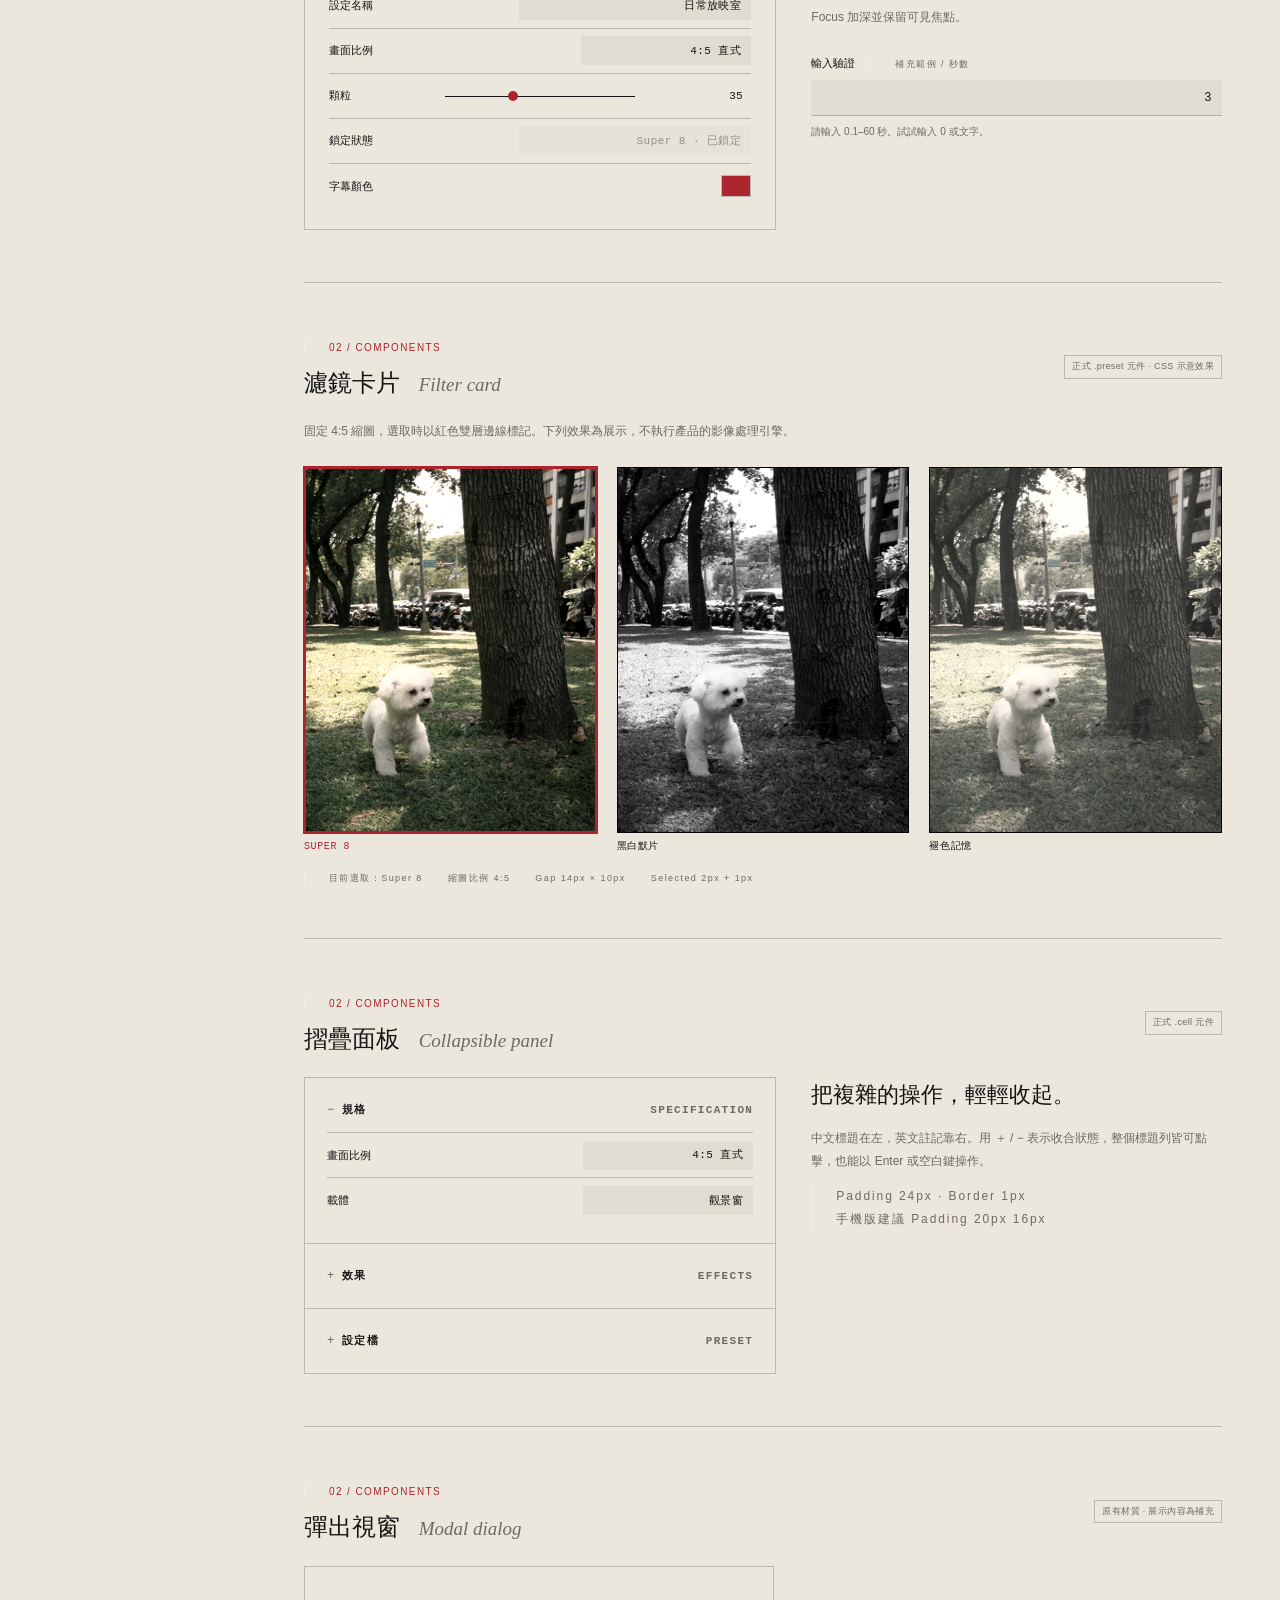
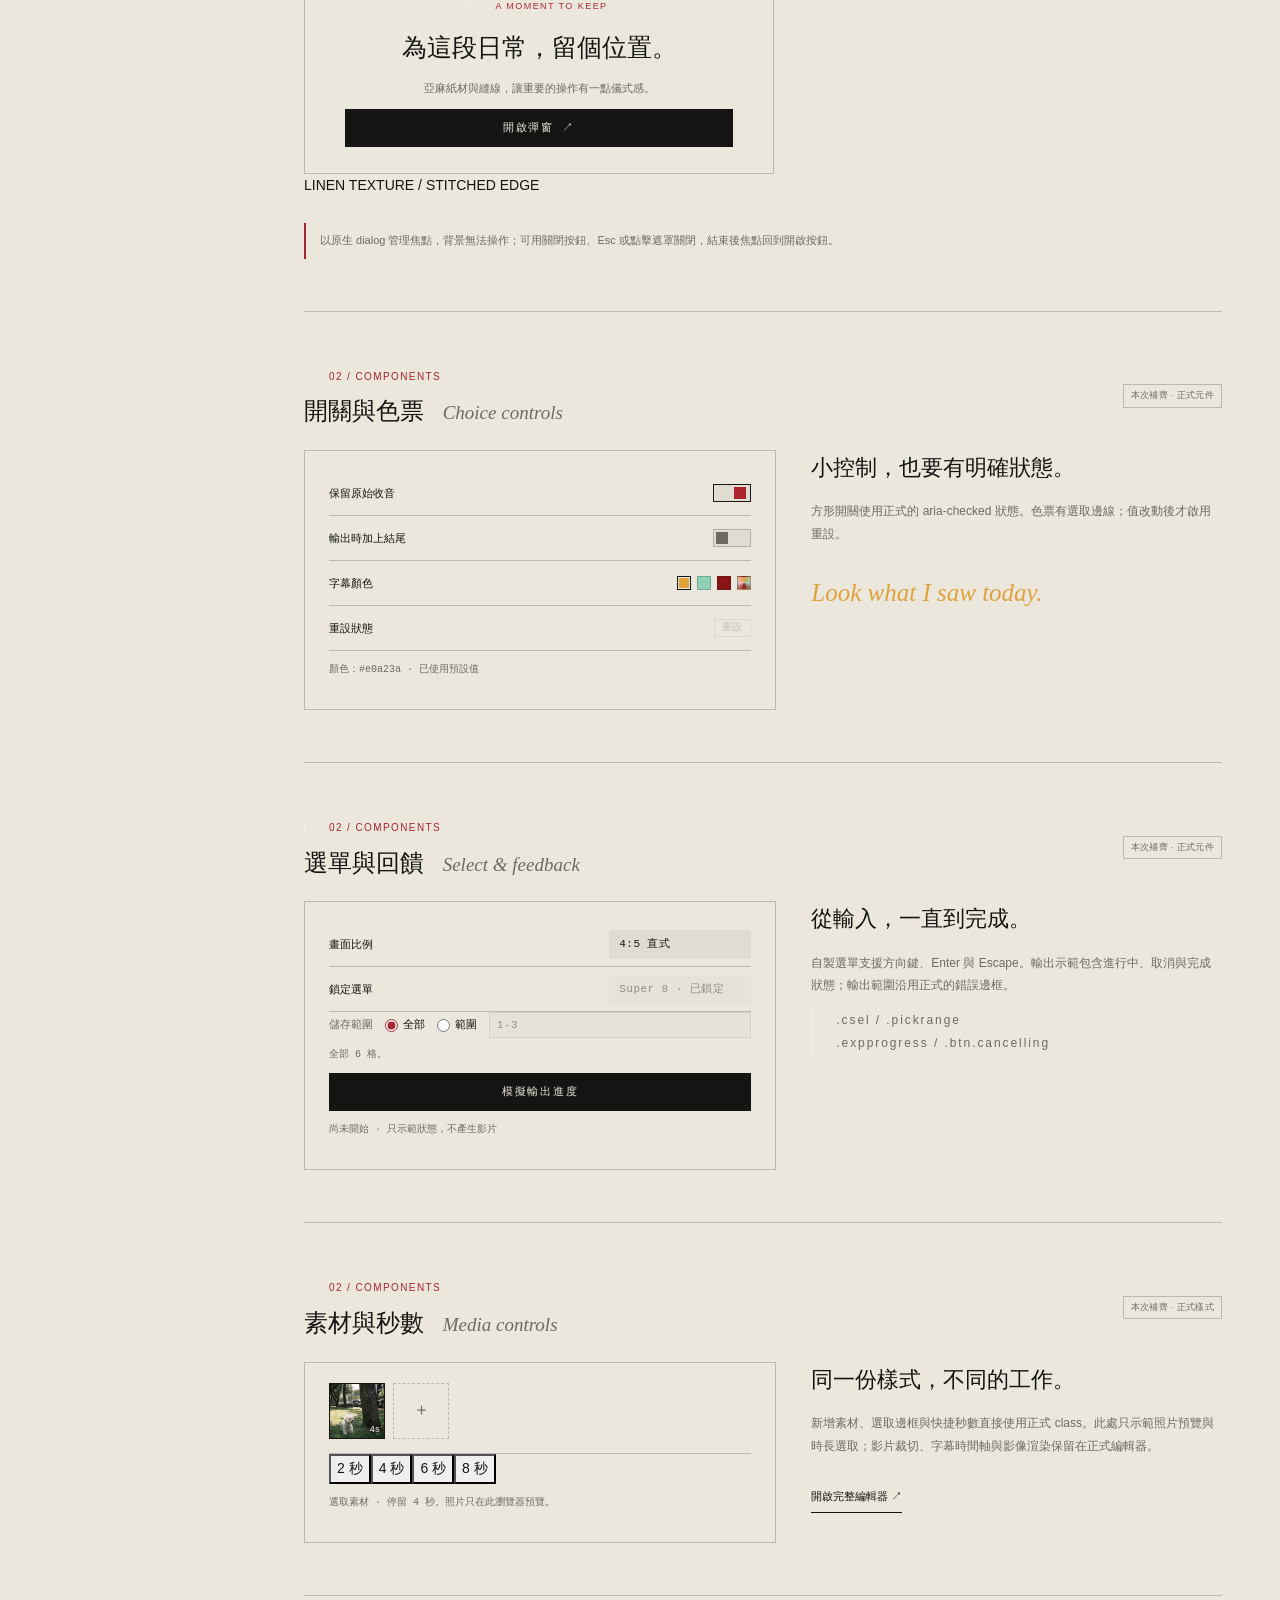
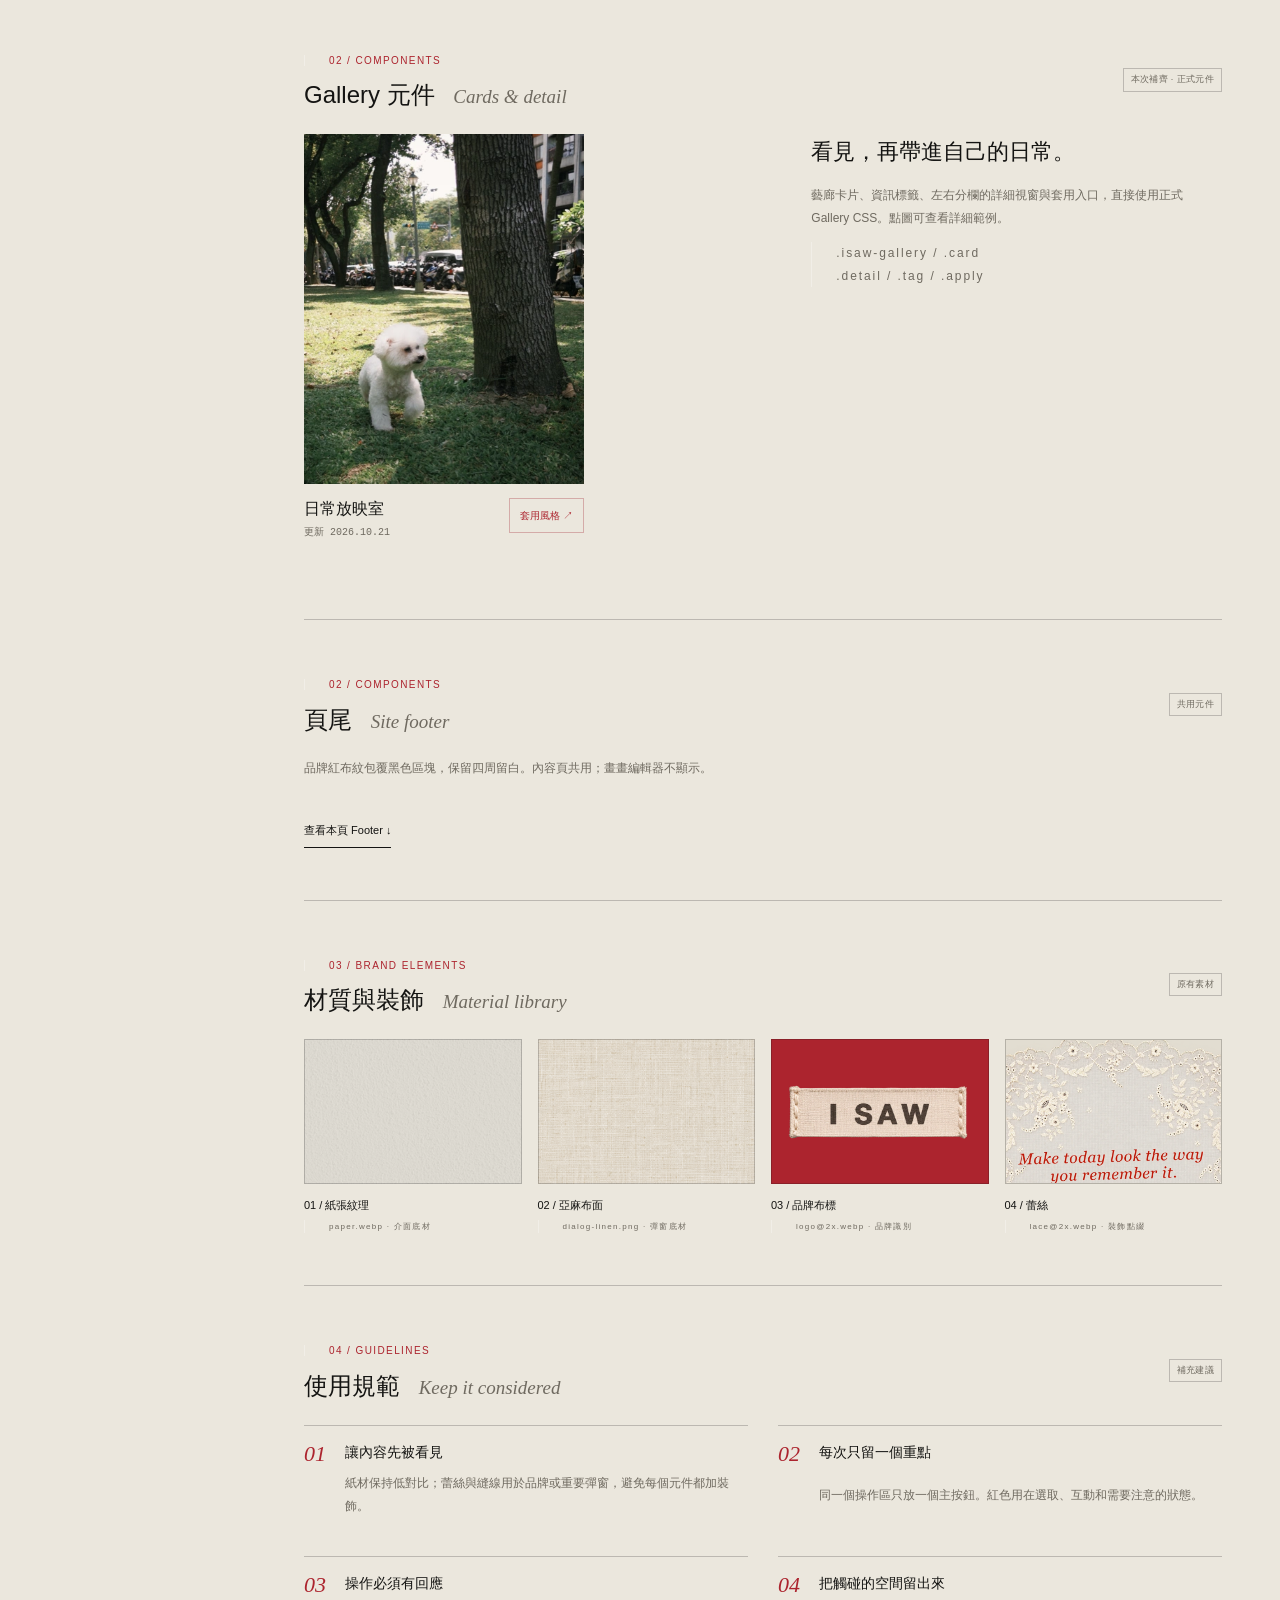
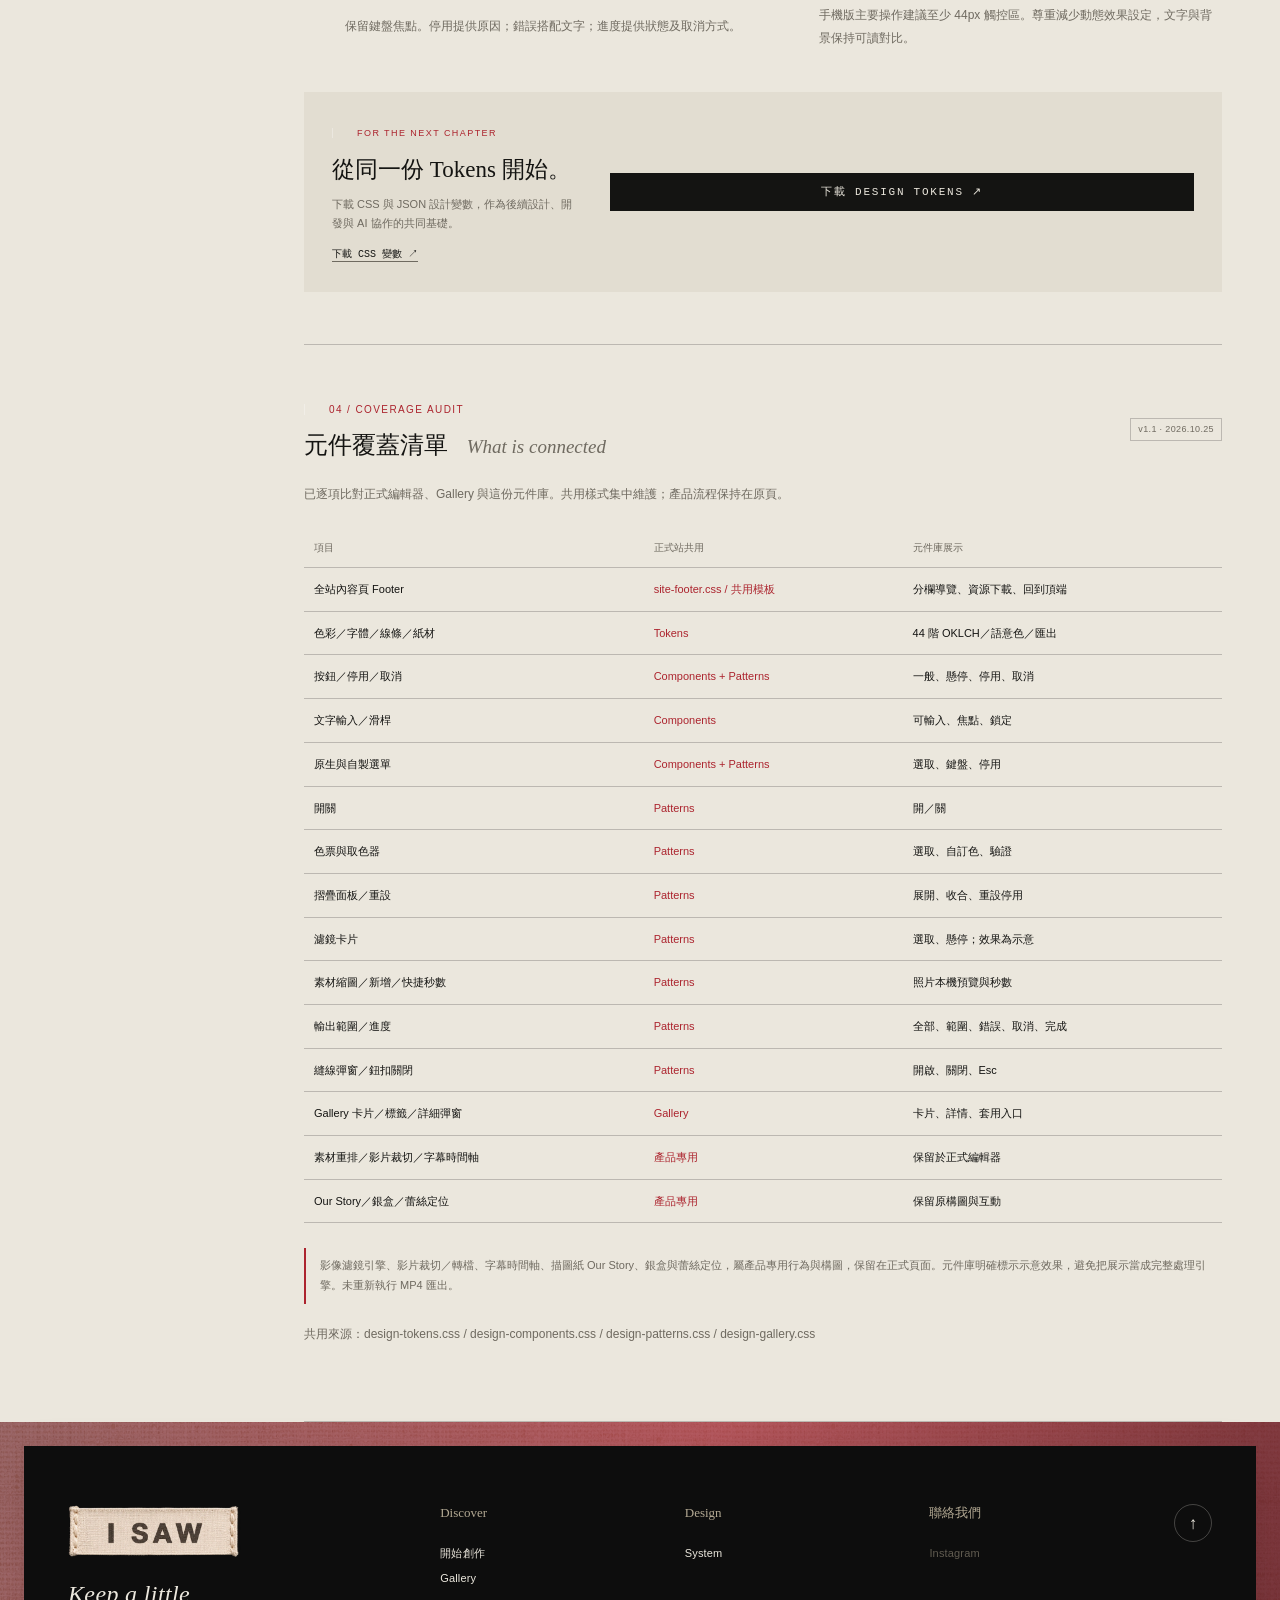
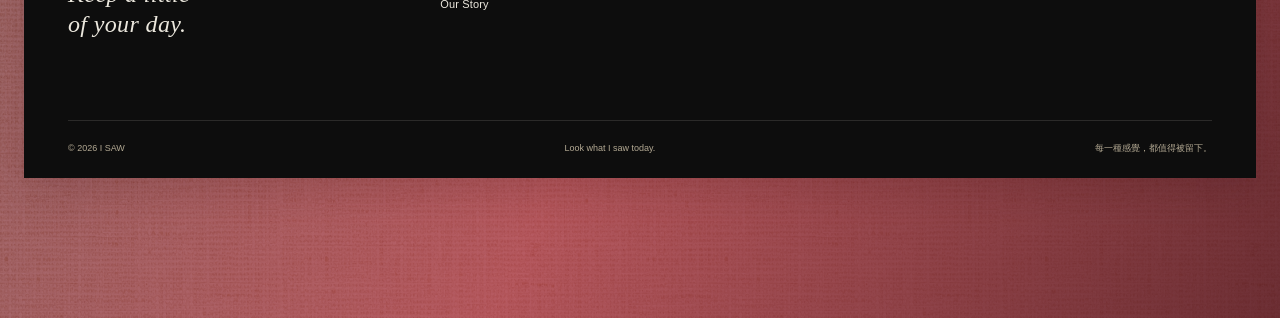
==== commit 9e0c0661: "Open up Gallery spacing and use square footer corners" ====
--- a/design-system/index.html
+++ b/design-system/index.html
@@ -1,5 +1,5 @@
 <!doctype html>
-<html lang="zh-Hant"><head><meta charset="utf-8"><meta name="viewport" content="width=device-width, initial-scale=1"><title>I SAW · Design System</title><link rel="icon" href="../assets/favicon-32.png"><meta name="description" content="把日常的樣子，整理成共同的語言。I SAW 互動元件庫與設計規範。"><link rel="stylesheet" href="../assets/design-tokens.css?v=1.2.1"><link rel="stylesheet" href="../assets/design-components.css?v=1.0.0"><link rel="stylesheet" href="style.css?v=1.3.0"><link rel="stylesheet" href="../assets/design-patterns.css?v=1.1.0"><link rel="stylesheet" href="../assets/design-gallery.css?v=1.1.0"><link rel="stylesheet" href="../assets/site-footer.css?v=1.1.0"><script src="../assets/site-footer.js?v=1.0.0" defer></script></head>
+<html lang="zh-Hant"><head><meta charset="utf-8"><meta name="viewport" content="width=device-width, initial-scale=1"><title>I SAW · Design System</title><link rel="icon" href="../assets/favicon-32.png"><meta name="description" content="把日常的樣子，整理成共同的語言。I SAW 互動元件庫與設計規範。"><link rel="stylesheet" href="../assets/design-tokens.css?v=1.2.1"><link rel="stylesheet" href="../assets/design-components.css?v=1.0.0"><link rel="stylesheet" href="style.css?v=1.3.0"><link rel="stylesheet" href="../assets/design-patterns.css?v=1.1.0"><link rel="stylesheet" href="../assets/design-gallery.css?v=1.1.0"><link rel="stylesheet" href="../assets/site-footer.css?v=1.1.1"><script src="../assets/site-footer.js?v=1.0.0" defer></script></head>
 <body id="top"><a class="skip" href="#main">跳到內容</a><header><a href="#overview" class="brand"><img src="../assets/logo@2x.webp" alt="I SAW"><span>DESIGN SYSTEM</span></a><div class="head-right"><a class="top-link return-home" href="../film_gallery.html">← 回到主站</a><span class="edition">A living collection · 2026</span><button id="download" class="top-link">匯出 Tokens ↗</button></div></header>
 <div class="shell"><aside><div class="side-title">THE INDEX <span>01—04</span></div><label class="search"><span>⌕</span><input id="search" type="search" placeholder="搜尋元件或規範" aria-label="搜尋元件或規範"><kbd>/</kbd></label><nav aria-label="Design system 導覽"><a href="#overview" class="active"><span>概覽</span><i>Overview</i></a><p>01 / FOUNDATIONS</p><a href="#colors">色彩 <i>Color</i></a><a href="#typography">字體 <i>Typography</i></a><a href="#spacing">間距與線條 <i>Spacing</i></a><p>02 / COMPONENTS</p><a href="#buttons">按鈕 <i>Button</i></a><a href="#inputs">輸入與控制 <i>Input</i></a><a href="#cards">濾鏡卡片 <i>Card</i></a><a href="#panels">摺疊面板 <i>Panel</i></a><a href="#modal">彈出視窗 <i>Modal</i></a><a href="#choices">開關與色票 <i>Choice</i></a><a href="#selects">選單與回饋 <i>Feedback</i></a><a href="#media">素材與秒數 <i>Media</i></a><a href="#gallery-patterns">Gallery 元件 <i>Gallery</i></a><a href="#footer-pattern">頁尾 <i>Footer</i></a><p>03 / BRAND ELEMENTS</p><a href="#materials">材質與裝飾 <i>Texture</i></a><p>04 / GUIDELINES</p><a href="#guidelines">使用規範 <i>Usage</i></a><a href="#coverage">元件覆蓋清單 <i>Coverage</i></a></nav><div class="side-bottom"><span class="status-dot"></span> v1.2 · OKLCH 色階<br><small>Look what I saw today.</small></div></aside>
 <main id="main"><section id="overview" data-keys="overview 概覽"><div class="eyebrow">I SAW / DESIGN LANGUAGE <span class="tag">COLLECTION 001</span></div><div class="hero"><div><h1>讓每個細節，<br>說同一種語言。</h1><p class="intro">從一張紙、一條細線，到一次點擊。<br>收藏 I SAW 的設計基礎與日常元件，讓創作自然延續。</p><a class="jump" href="#buttons">探索元件 <span>↓</span></a></div><div class="hero-art" aria-hidden="true"><div class="specimen"><span class="specimen-top">A LITTLE COLLECTION OF</span><strong>Things<br>we keep.</strong><div class="sample-palette"><b></b><b></b><b></b><b></b></div><span class="specimen-bottom">PAPER · INK · MEMORY<br>I SAW DESIGN SYSTEM</span></div><div class="stamp">I SAW<br><small>EST. 2026</small></div></div></div><div class="overview-bottom"><span><b>15</b> 覆蓋項目</span><span><b>44</b> UI 色階</span><span><b>01</b> 共同語言</span><p>紙感 / 克制 / 手作的溫度</p></div><div class="source-note">共用來源：I SAW 正式網站的 design-tokens.css 與 design-components.css、互動樣式與 Gallery 樣式（v1.1）。<br>「原有」代表擷取自現行樣式；「補充」代表為元件庫新增的互動或規範。</div></section>
--- a/assets/site-footer.css
+++ b/assets/site-footer.css
@@ -1,6 +1,6 @@
 /* I SAW — shared content-page footer. The creation workspace stays footer-free. */
 .isaw-footer-backdrop{position:relative;z-index:2;padding:24px 24px 140px;background:linear-gradient(115deg,#66141c99,#a12531bb 48%,#59131bdd),url("dialog-linen.png") center/720px;background-color:var(--red,#ac242e)}
-.isaw-footer{box-sizing:border-box;display:block;position:relative;z-index:2;margin:0;padding:58px 44px 22px;background:var(--neutral-950,#0d0d0d);color:var(--beige-100,#ebe7dd);border:0;font:12px/1.6 var(--sans);letter-spacing:0;text-align:left;border-radius:6px;box-shadow:0 12px 40px #24080c26}
+.isaw-footer{box-sizing:border-box;display:block;position:relative;z-index:2;margin:0;padding:58px 44px 22px;background:var(--neutral-950,#0d0d0d);color:var(--beige-100,#ebe7dd);border:0;font:12px/1.6 var(--sans);letter-spacing:0;text-align:left;border-radius:0;box-shadow:0 12px 40px #24080c26}
 .isaw-footer *{box-sizing:border-box}
 .isaw-footer .isaw-footer-upper{display:grid;grid-template-columns:minmax(200px,1.6fr) repeat(3,minmax(100px,1fr)) 38px;align-items:start;gap:32px;min-height:182px}
 .isaw-footer .isaw-footer-brand{display:block;justify-self:start;text-decoration:none;color:inherit}
@@ -28,4 +28,4 @@
 .isaw-footer .isaw-footer-disabled{display:block;margin:0;padding:4px 0;color:var(--beige-400,#b3a993);opacity:.5;font:11px/1.6 var(--sans);letter-spacing:.015em;cursor:default}
 @media(max-width:700px){.isaw-footer .isaw-footer-disabled{font-size:10px;min-height:30px;padding:6px 0}}
 
-@media(max-width:700px){.isaw-footer-backdrop{padding:16px 12px 80px}.isaw-footer{border-radius:4px}}
+@media(max-width:700px){.isaw-footer-backdrop{padding:16px 12px 80px}.isaw-footer{border-radius:0}}
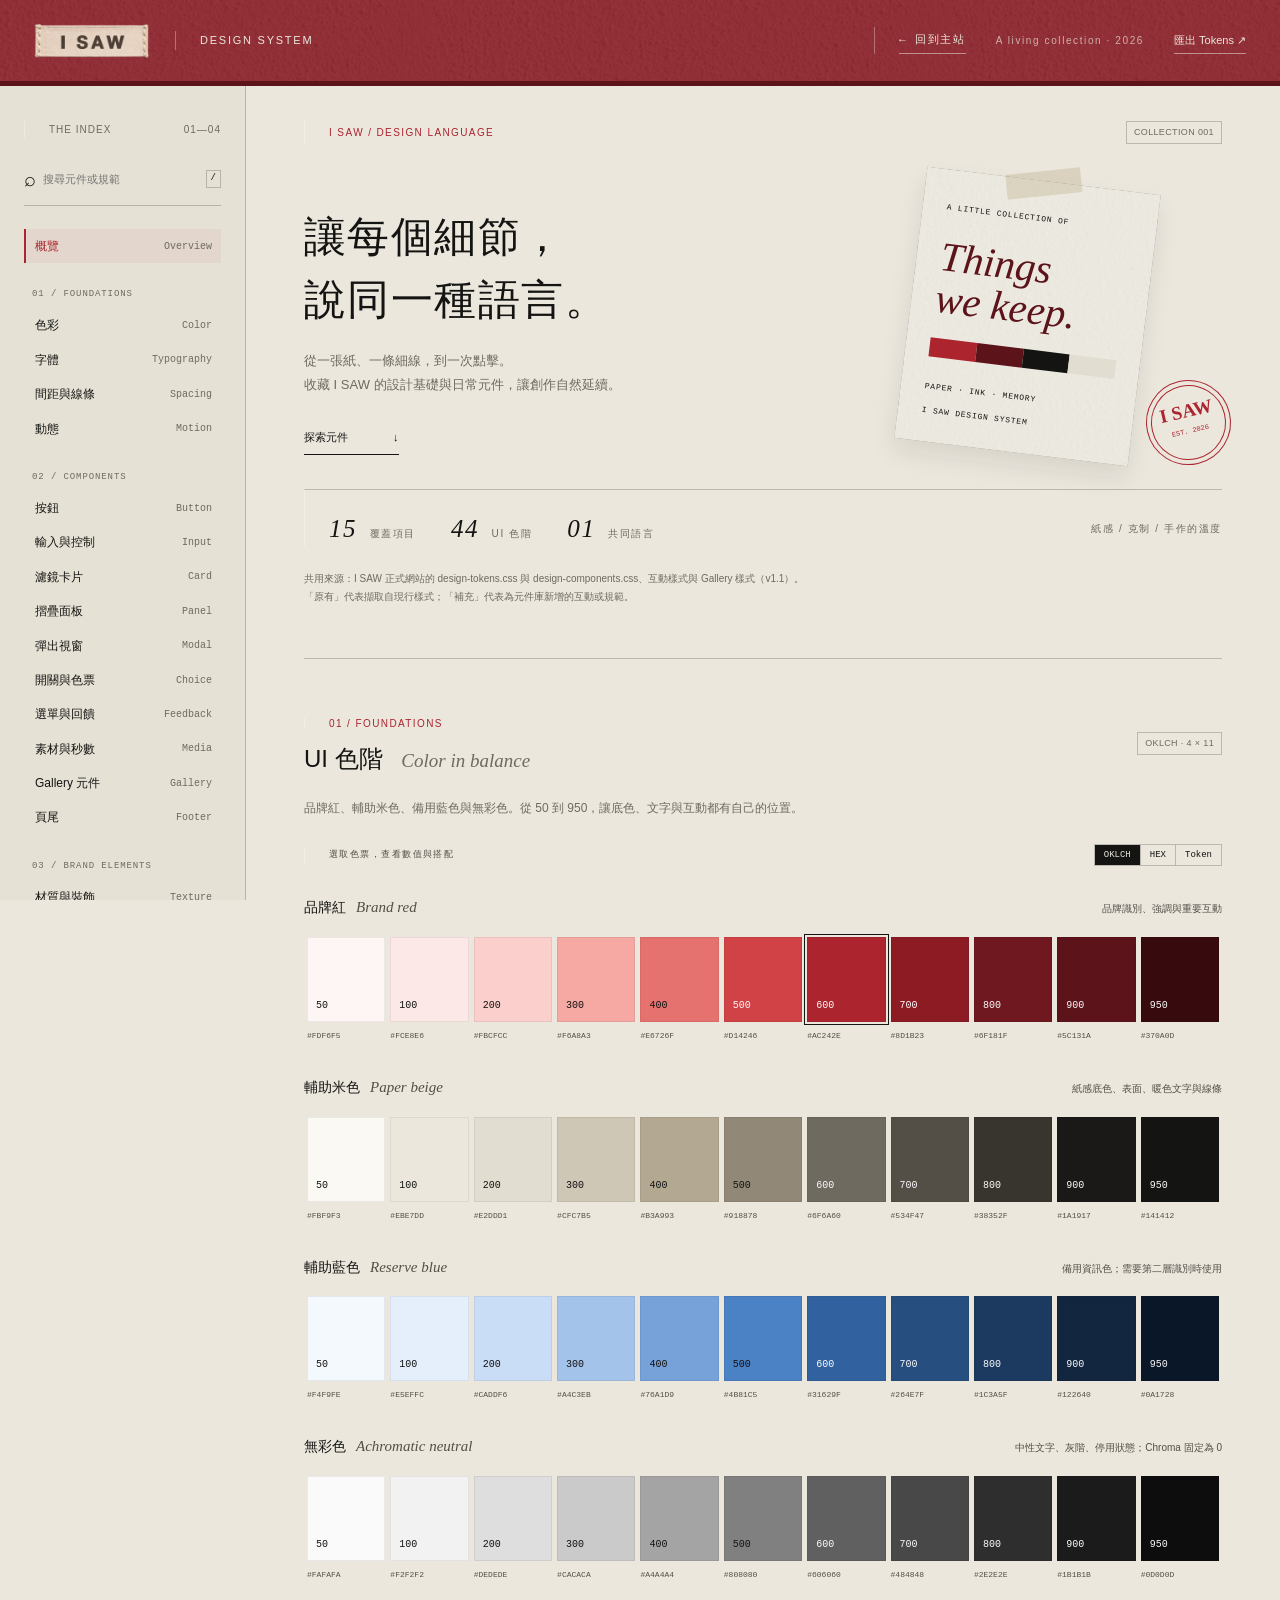
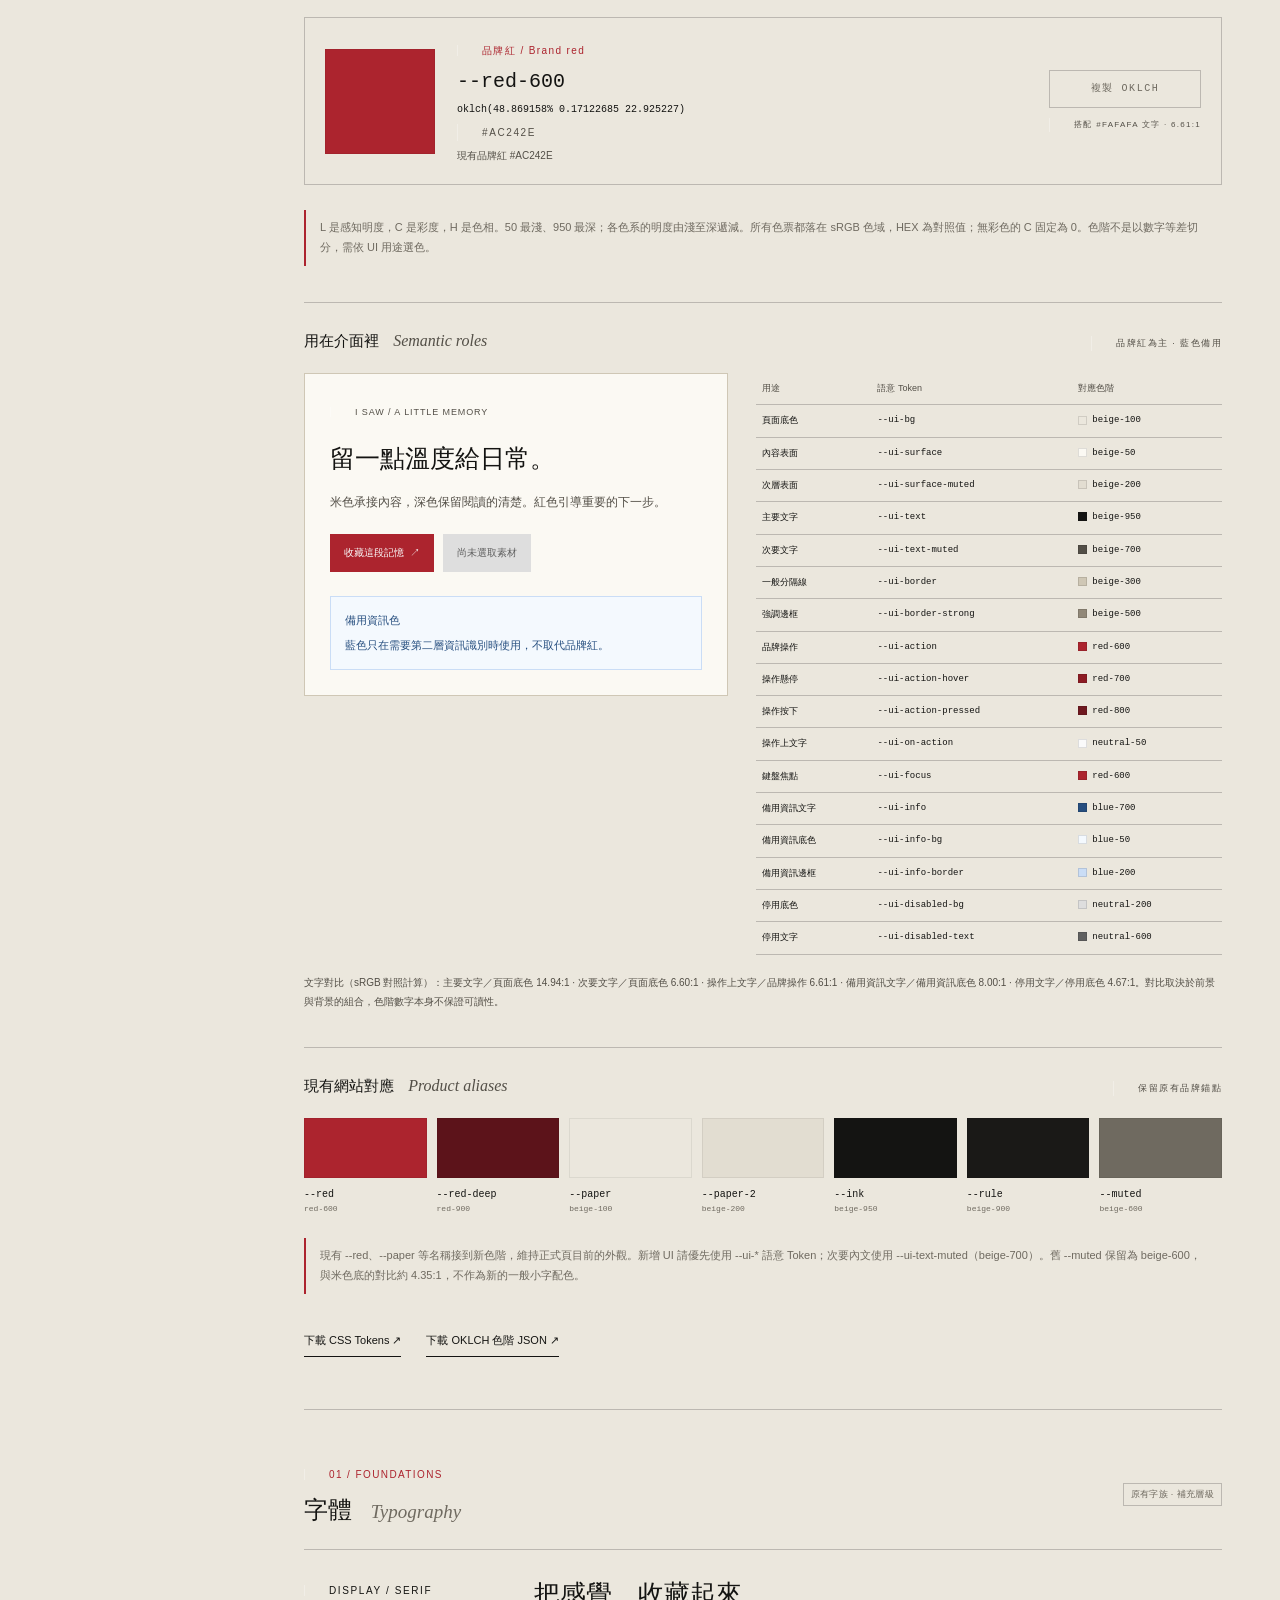
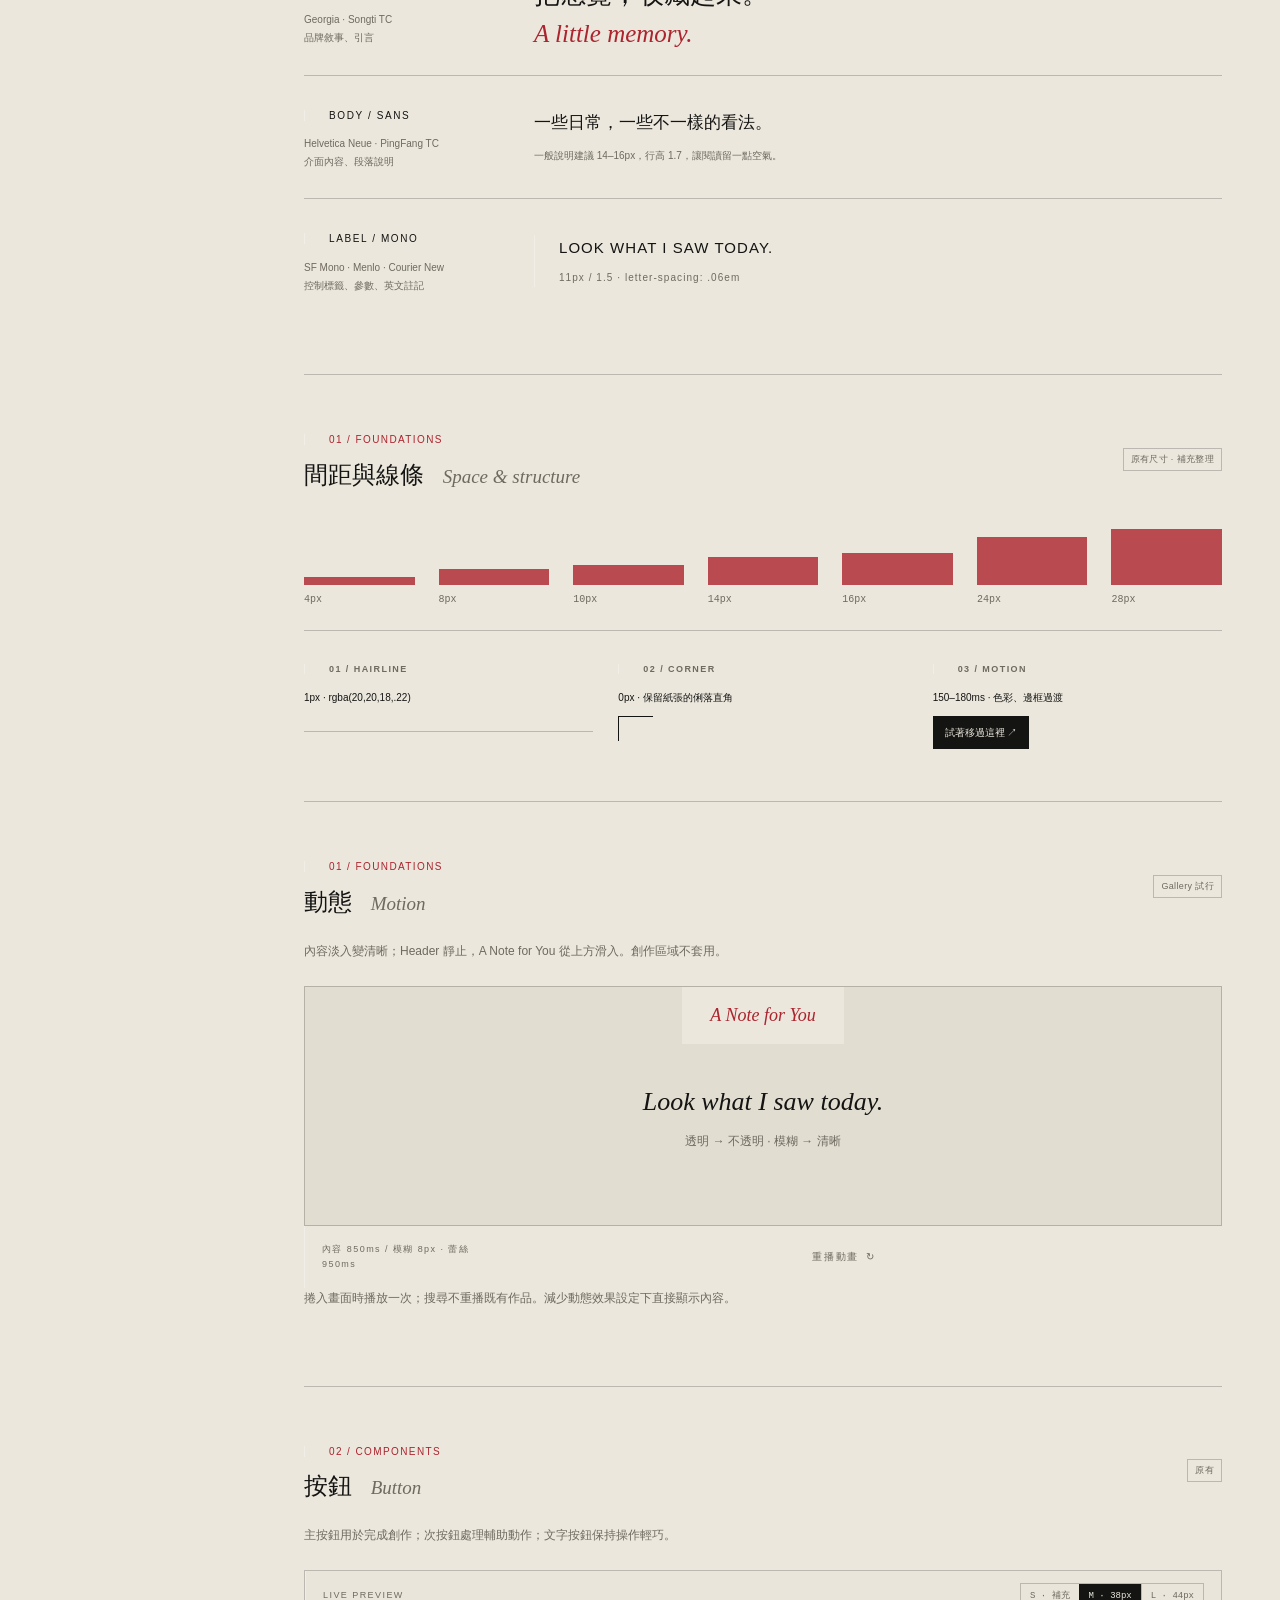
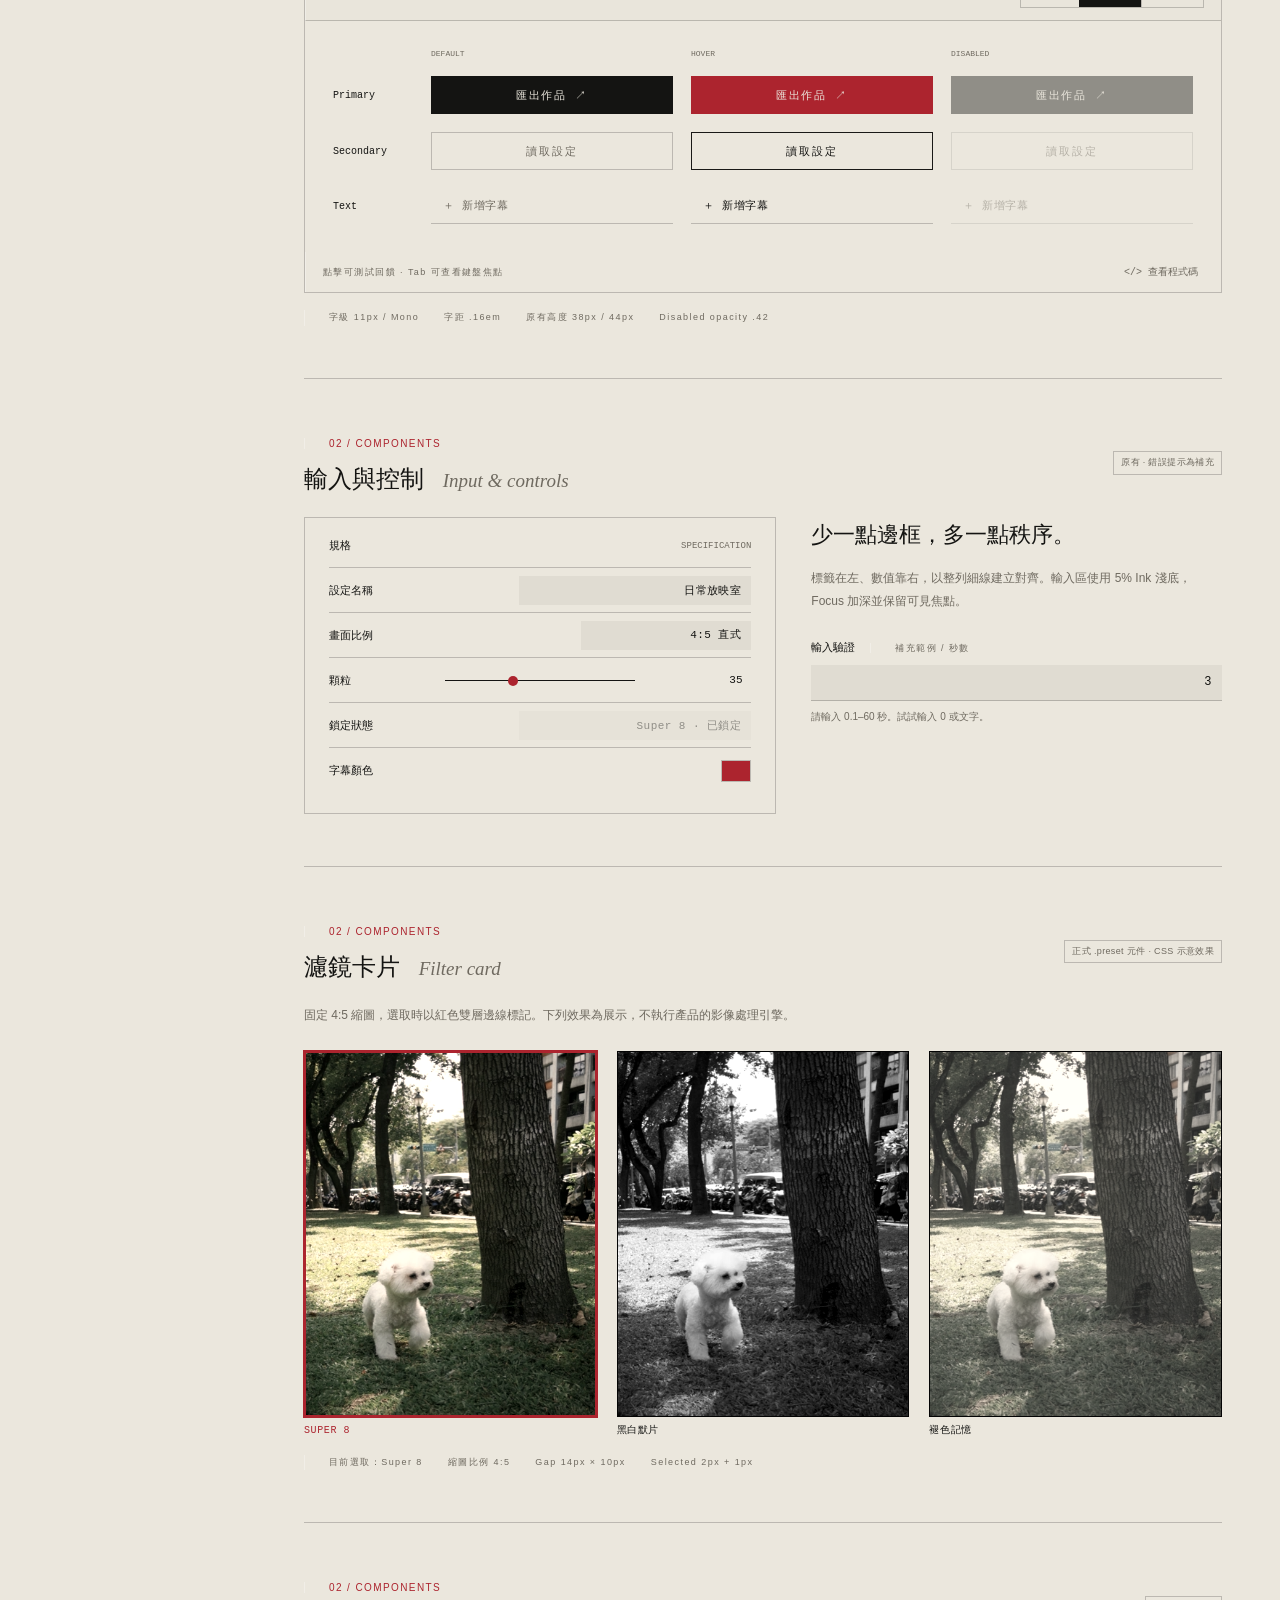
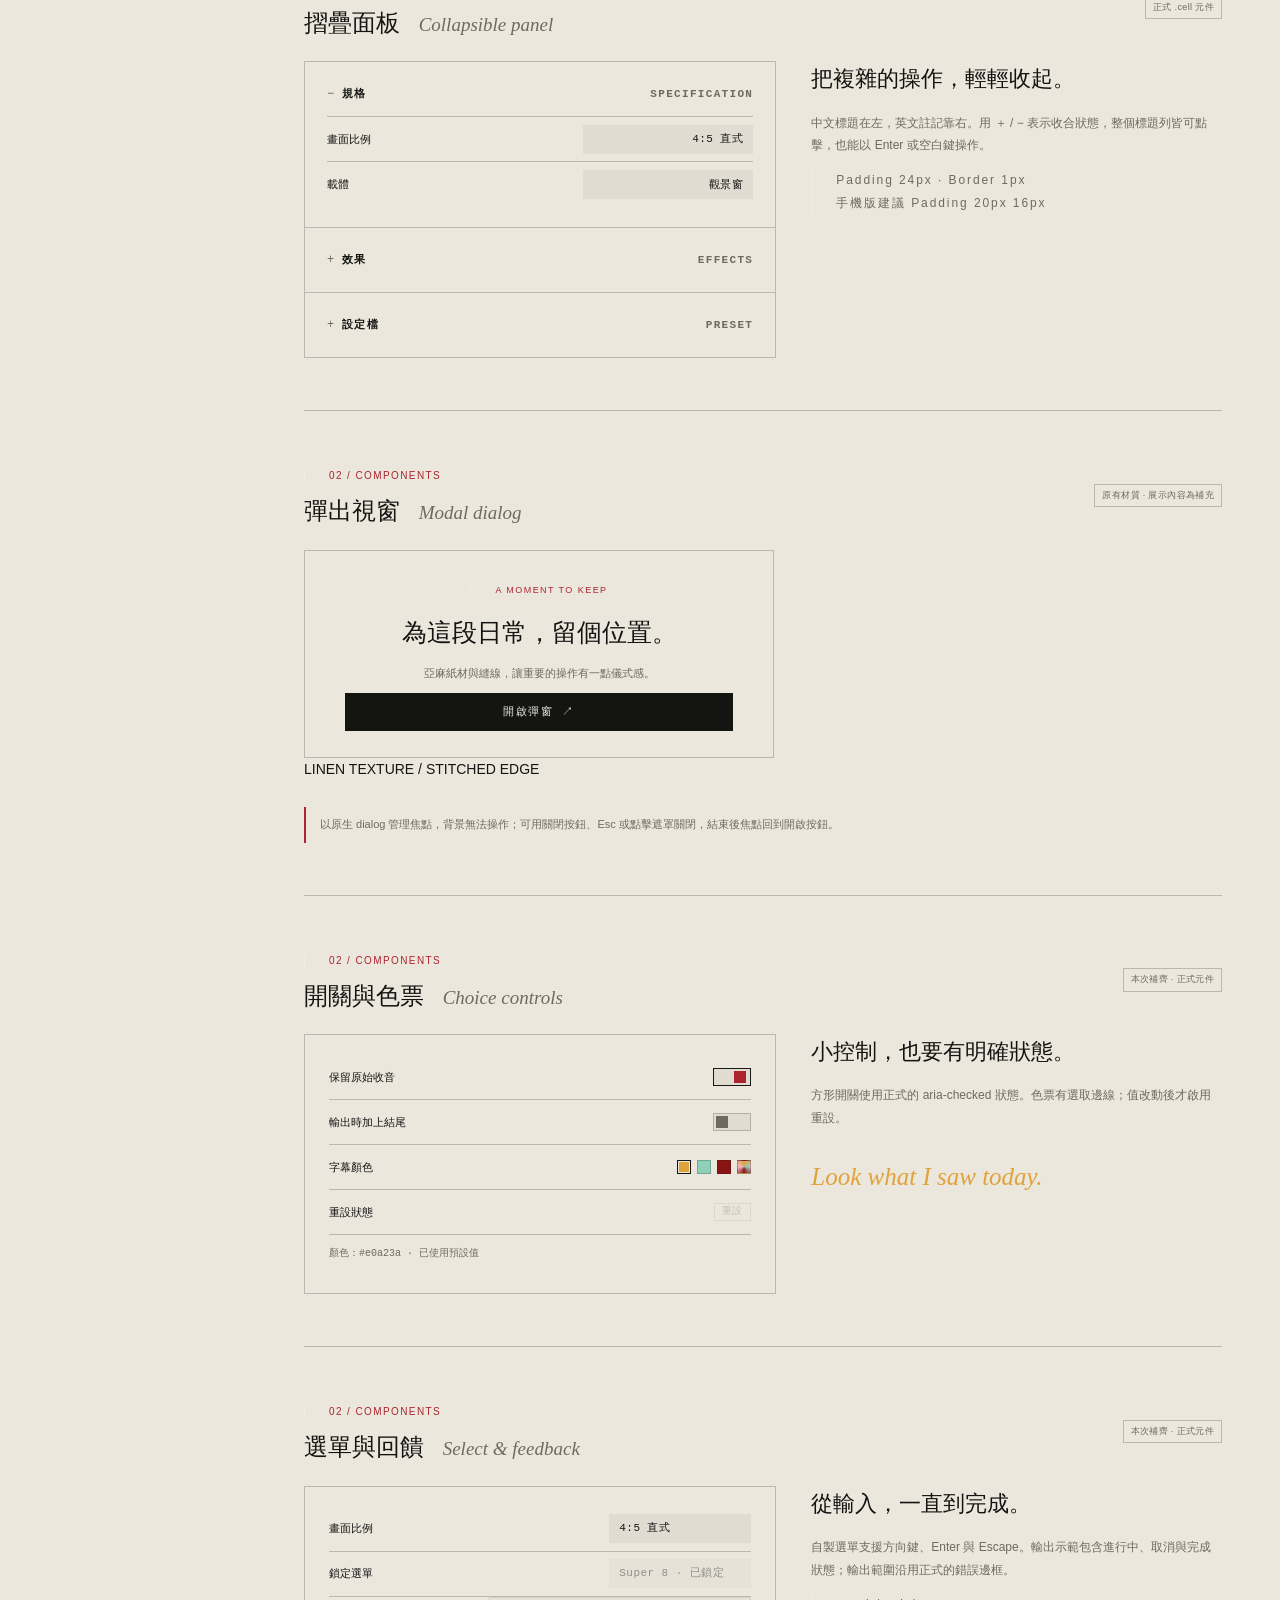
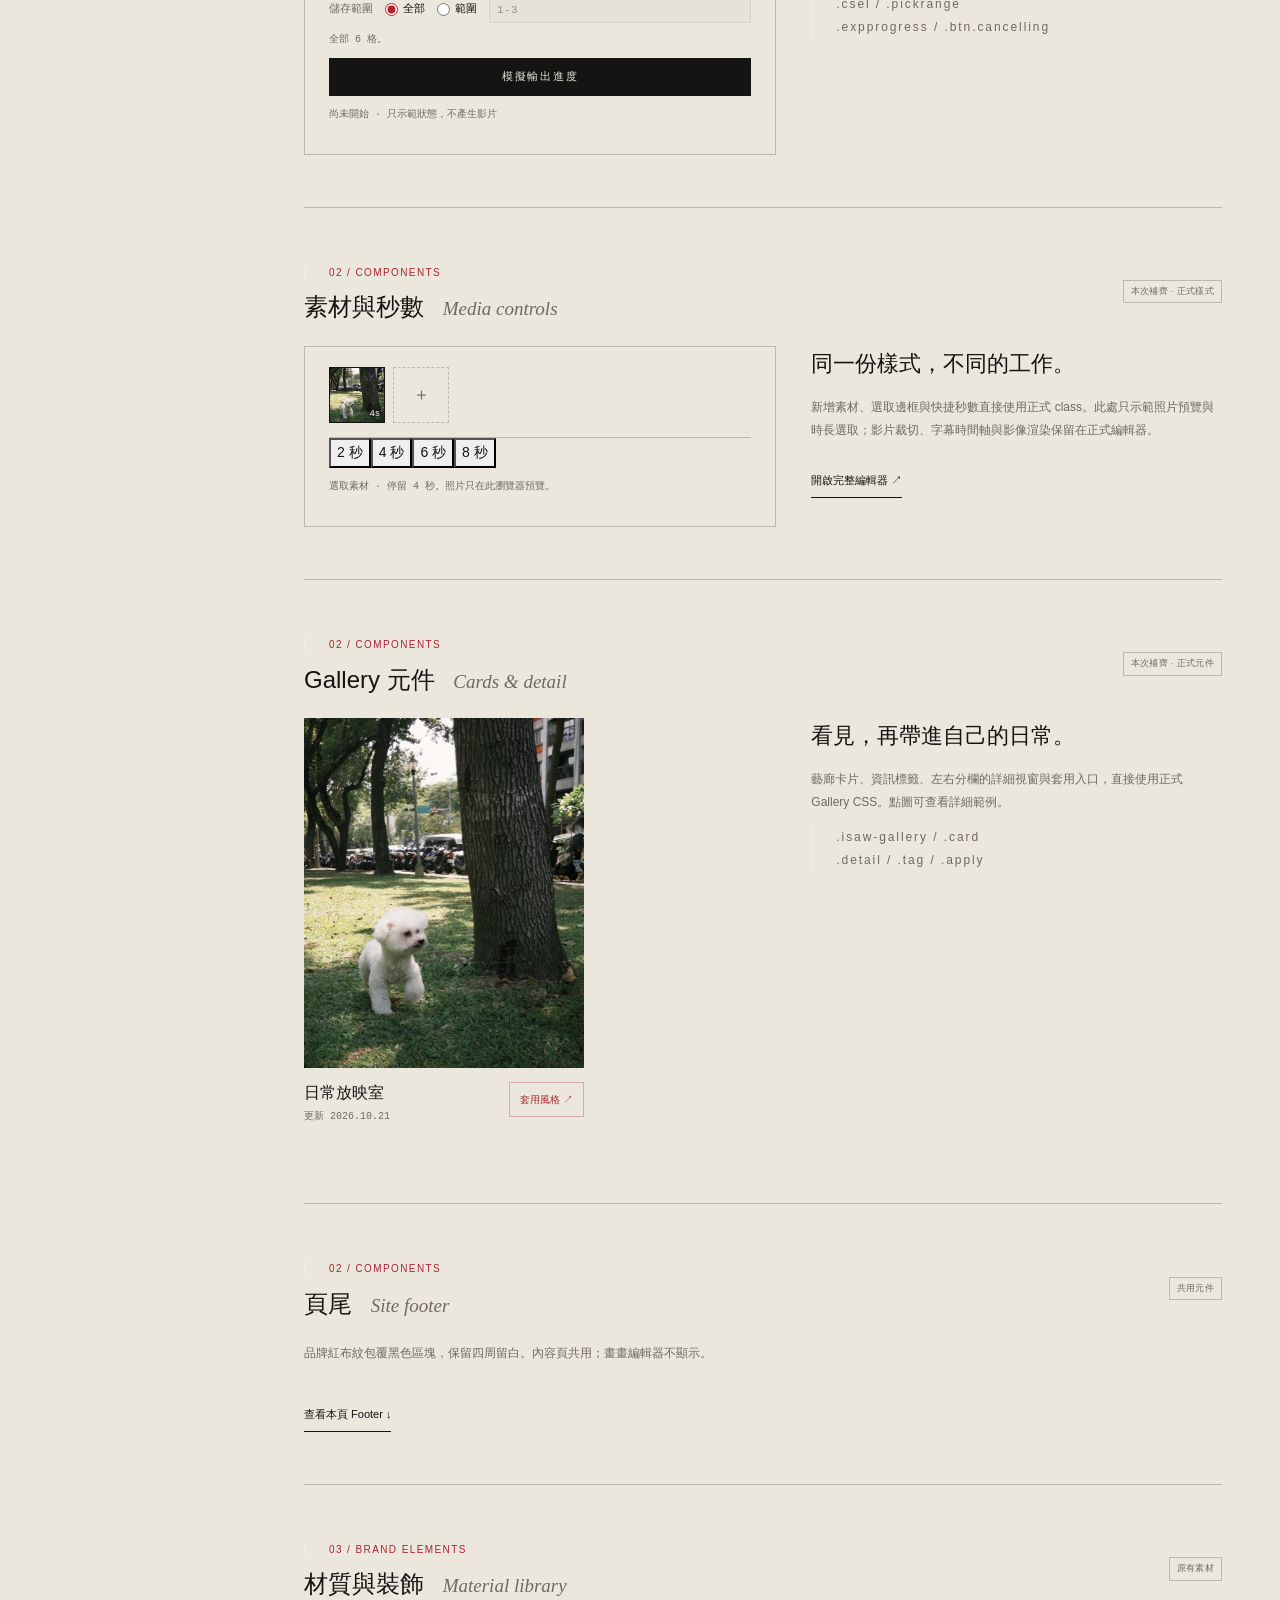
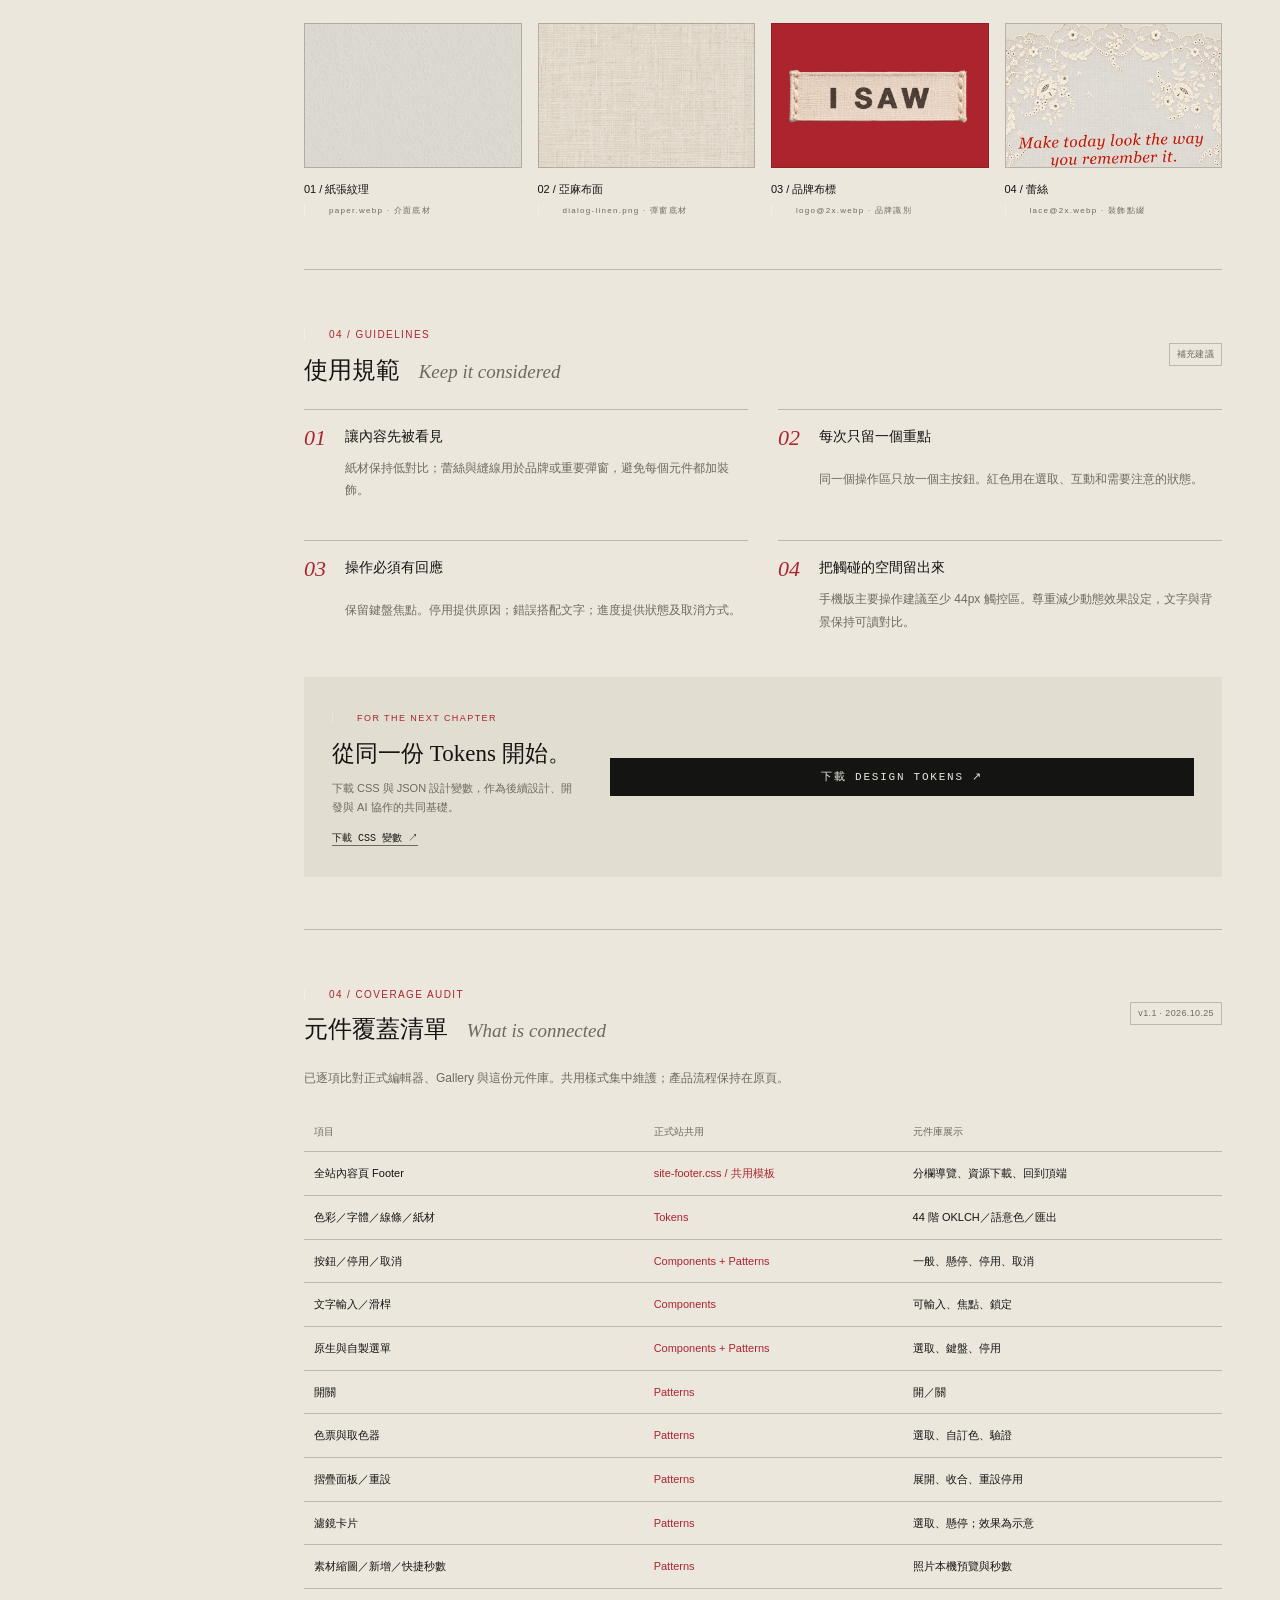
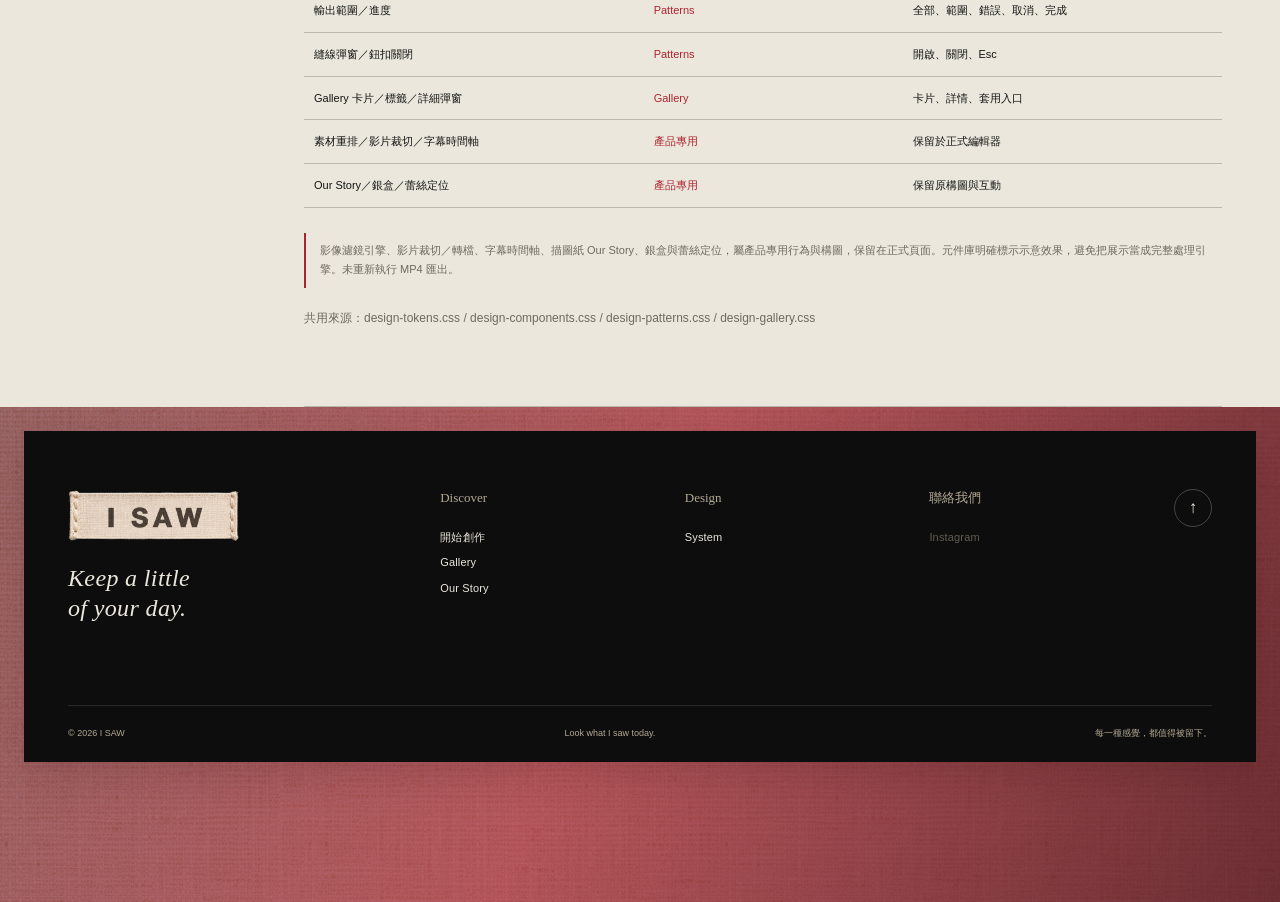
==== commit 5ea10df2: "Add shared motion system and Gallery entrance trial" ====
--- a/design-system/index.html
+++ b/design-system/index.html
@@ -1,11 +1,12 @@
 <!doctype html>
-<html lang="zh-Hant"><head><meta charset="utf-8"><meta name="viewport" content="width=device-width, initial-scale=1"><title>I SAW · Design System</title><link rel="icon" href="../assets/favicon-32.png"><meta name="description" content="把日常的樣子，整理成共同的語言。I SAW 互動元件庫與設計規範。"><link rel="stylesheet" href="../assets/design-tokens.css?v=1.2.1"><link rel="stylesheet" href="../assets/design-components.css?v=1.0.0"><link rel="stylesheet" href="style.css?v=1.3.0"><link rel="stylesheet" href="../assets/design-patterns.css?v=1.1.0"><link rel="stylesheet" href="../assets/design-gallery.css?v=1.1.0"><link rel="stylesheet" href="../assets/site-footer.css?v=1.1.1"><script src="../assets/site-footer.js?v=1.0.0" defer></script></head>
+<html lang="zh-Hant"><head><meta charset="utf-8"><meta name="viewport" content="width=device-width, initial-scale=1"><title>I SAW · Design System</title><link rel="icon" href="../assets/favicon-32.png"><meta name="description" content="把日常的樣子，整理成共同的語言。I SAW 互動元件庫與設計規範。"><link rel="stylesheet" href="../assets/design-tokens.css?v=1.2.1"><link rel="stylesheet" href="../assets/design-components.css?v=1.0.0"><link rel="stylesheet" href="style.css?v=1.3.1"><link rel="stylesheet" href="../assets/design-patterns.css?v=1.1.0"><link rel="stylesheet" href="../assets/design-gallery.css?v=1.1.0"><link rel="stylesheet" href="../assets/site-footer.css?v=1.1.1"><script src="../assets/site-footer.js?v=1.0.0" defer></script><link rel="stylesheet" href="../assets/design-motion.css?v=1.0.0"></head>
 <body id="top"><a class="skip" href="#main">跳到內容</a><header><a href="#overview" class="brand"><img src="../assets/logo@2x.webp" alt="I SAW"><span>DESIGN SYSTEM</span></a><div class="head-right"><a class="top-link return-home" href="../film_gallery.html">← 回到主站</a><span class="edition">A living collection · 2026</span><button id="download" class="top-link">匯出 Tokens ↗</button></div></header>
-<div class="shell"><aside><div class="side-title">THE INDEX <span>01—04</span></div><label class="search"><span>⌕</span><input id="search" type="search" placeholder="搜尋元件或規範" aria-label="搜尋元件或規範"><kbd>/</kbd></label><nav aria-label="Design system 導覽"><a href="#overview" class="active"><span>概覽</span><i>Overview</i></a><p>01 / FOUNDATIONS</p><a href="#colors">色彩 <i>Color</i></a><a href="#typography">字體 <i>Typography</i></a><a href="#spacing">間距與線條 <i>Spacing</i></a><p>02 / COMPONENTS</p><a href="#buttons">按鈕 <i>Button</i></a><a href="#inputs">輸入與控制 <i>Input</i></a><a href="#cards">濾鏡卡片 <i>Card</i></a><a href="#panels">摺疊面板 <i>Panel</i></a><a href="#modal">彈出視窗 <i>Modal</i></a><a href="#choices">開關與色票 <i>Choice</i></a><a href="#selects">選單與回饋 <i>Feedback</i></a><a href="#media">素材與秒數 <i>Media</i></a><a href="#gallery-patterns">Gallery 元件 <i>Gallery</i></a><a href="#footer-pattern">頁尾 <i>Footer</i></a><p>03 / BRAND ELEMENTS</p><a href="#materials">材質與裝飾 <i>Texture</i></a><p>04 / GUIDELINES</p><a href="#guidelines">使用規範 <i>Usage</i></a><a href="#coverage">元件覆蓋清單 <i>Coverage</i></a></nav><div class="side-bottom"><span class="status-dot"></span> v1.2 · OKLCH 色階<br><small>Look what I saw today.</small></div></aside>
+<div class="shell"><aside><div class="side-title">THE INDEX <span>01—04</span></div><label class="search"><span>⌕</span><input id="search" type="search" placeholder="搜尋元件或規範" aria-label="搜尋元件或規範"><kbd>/</kbd></label><nav aria-label="Design system 導覽"><a href="#overview" class="active"><span>概覽</span><i>Overview</i></a><p>01 / FOUNDATIONS</p><a href="#colors">色彩 <i>Color</i></a><a href="#typography">字體 <i>Typography</i></a><a href="#spacing">間距與線條 <i>Spacing</i></a><a href="#motion">動態 <i>Motion</i></a><p>02 / COMPONENTS</p><a href="#buttons">按鈕 <i>Button</i></a><a href="#inputs">輸入與控制 <i>Input</i></a><a href="#cards">濾鏡卡片 <i>Card</i></a><a href="#panels">摺疊面板 <i>Panel</i></a><a href="#modal">彈出視窗 <i>Modal</i></a><a href="#choices">開關與色票 <i>Choice</i></a><a href="#selects">選單與回饋 <i>Feedback</i></a><a href="#media">素材與秒數 <i>Media</i></a><a href="#gallery-patterns">Gallery 元件 <i>Gallery</i></a><a href="#footer-pattern">頁尾 <i>Footer</i></a><p>03 / BRAND ELEMENTS</p><a href="#materials">材質與裝飾 <i>Texture</i></a><p>04 / GUIDELINES</p><a href="#guidelines">使用規範 <i>Usage</i></a><a href="#coverage">元件覆蓋清單 <i>Coverage</i></a></nav><div class="side-bottom"><span class="status-dot"></span> v1.2 · OKLCH 色階<br><small>Look what I saw today.</small></div></aside>
 <main id="main"><section id="overview" data-keys="overview 概覽"><div class="eyebrow">I SAW / DESIGN LANGUAGE <span class="tag">COLLECTION 001</span></div><div class="hero"><div><h1>讓每個細節，<br>說同一種語言。</h1><p class="intro">從一張紙、一條細線，到一次點擊。<br>收藏 I SAW 的設計基礎與日常元件，讓創作自然延續。</p><a class="jump" href="#buttons">探索元件 <span>↓</span></a></div><div class="hero-art" aria-hidden="true"><div class="specimen"><span class="specimen-top">A LITTLE COLLECTION OF</span><strong>Things<br>we keep.</strong><div class="sample-palette"><b></b><b></b><b></b><b></b></div><span class="specimen-bottom">PAPER · INK · MEMORY<br>I SAW DESIGN SYSTEM</span></div><div class="stamp">I SAW<br><small>EST. 2026</small></div></div></div><div class="overview-bottom"><span><b>15</b> 覆蓋項目</span><span><b>44</b> UI 色階</span><span><b>01</b> 共同語言</span><p>紙感 / 克制 / 手作的溫度</p></div><div class="source-note">共用來源：I SAW 正式網站的 design-tokens.css 與 design-components.css、互動樣式與 Gallery 樣式（v1.1）。<br>「原有」代表擷取自現行樣式；「補充」代表為元件庫新增的互動或規範。</div></section>
 <section id="colors" data-keys="color colors 色彩 顏色 token oklch 色階 紅色 米色 藍色 無彩 50 950"><div class="section-head"><div><span class="eyebrow">01 / FOUNDATIONS</span><h2>UI 色階 <em>Color in balance</em></h2></div><span class="tag">OKLCH · 4 × 11</span></div><p class="desc">品牌紅、輔助米色、備用藍色與無彩色。從 50 到 950，讓底色、文字與互動都有自己的位置。</p><div class="color-toolbar"><span class="mono">選取色票，查看數值與搭配</span><div class="segmented" id="color-format" aria-label="複製色彩格式"><button data-format="oklch" class="selected" aria-pressed="true">OKLCH</button><button data-format="hex" aria-pressed="false">HEX</button><button data-format="token" aria-pressed="false">Token</button></div></div><div id="color-palettes" aria-label="四個色系的完整色階"><p class="desc">正在載入 OKLCH 色階…</p></div><div class="color-inspector" id="color-inspector" aria-live="polite"><div class="inspect-chip" id="inspect-chip"></div><div class="inspect-details"><span class="eyebrow" id="inspect-family">BRAND RED</span><h3 id="inspect-name">red-600</h3><code id="inspect-oklch"></code><span class="mono" id="inspect-hex"></span><small id="inspect-anchor"></small></div><div class="inspect-actions"><button class="btn btn-secondary" id="copy-shade">複製 OKLCH</button><span class="mono" id="inspect-contrast"></span></div></div><div class="note">L 是感知明度，C 是彩度，H 是色相。50 最淺、950 最深；各色系的明度由淺至深遞減。所有色票都落在 sRGB 色域，HEX 為對照值；無彩色的 C 固定為 0。色階不是以數字等差切分，需依 UI 用途選色。</div><div class="color-subheading"><h3>用在介面裡 <em>Semantic roles</em></h3><span class="mono">品牌紅為主 · 藍色備用</span></div><div class="color-ui-demo"><div class="color-ui-surface"><span class="mono">I SAW / A LITTLE MEMORY</span><h3>留一點溫度給日常。</h3><p>米色承接內容，深色保留閱讀的清楚。紅色引導重要的下一步。</p><div class="color-action-row"><button class="color-brand-action" id="color-action-demo">收藏這段記憶 ↗</button><button class="color-disabled-action" disabled>尚未選取素材</button></div><div class="color-info-demo"><strong>備用資訊色</strong><span>藍色只在需要第二層資訊識別時使用，不取代品牌紅。</span></div></div><div class="semantic-table-wrap"><table class="semantic-table"><thead><tr><th>用途</th><th>語意 Token</th><th>對應色階</th></tr></thead><tbody id="semantic-color-rows"></tbody></table></div></div><p class="color-contrast-note" id="color-contrast-summary"></p><div class="color-subheading"><h3>現有網站對應 <em>Product aliases</em></h3><span class="mono">保留原有品牌錨點</span></div><div class="swatches" id="swatches"></div><div class="note">現有 --red、--paper 等名稱接到新色階，維持正式頁目前的外觀。新增 UI 請優先使用 --ui-* 語意 Token；次要內文使用 --ui-text-muted（beige-700）。舊 --muted 保留為 beige-600，與米色底的對比約 4.35:1，不作為新的一般小字配色。</div><div class="color-downloads"><a class="jump" href="../assets/design-tokens.css" download="i-saw.tokens.css">下載 CSS Tokens ↗</a><a class="jump" href="../assets/design-colors.json" download="i-saw.colors.json">下載 OKLCH 色階 JSON ↗</a></div></section>
 <section id="typography" data-keys="typography 字體 文字 排版 font"><div class="section-head"><div><span class="eyebrow">01 / FOUNDATIONS</span><h2>字體 <em>Typography</em></h2></div><span class="tag">原有字族 · 補充層級</span></div><div class="type-row"><div><span class="mono">DISPLAY / SERIF</span><small>Georgia · Songti TC<br>品牌敘事、引言</small></div><div class="type-display">把感覺，收藏起來。<i>A little memory.</i></div></div><div class="type-row"><div><span class="mono">BODY / SANS</span><small>Helvetica Neue · PingFang TC<br>介面內容、段落說明</small></div><div class="type-body">一些日常，一些不一樣的看法。<small>一般說明建議 14–16px，行高 1.7，讓閱讀留一點空氣。</small></div></div><div class="type-row"><div><span class="mono">LABEL / MONO</span><small>SF Mono · Menlo · Courier New<br>控制標籤、參數、英文註記</small></div><div class="mono type-mono">LOOK WHAT I SAW TODAY.<small>11px / 1.5 · letter-spacing: .06em</small></div></div></section>
 <section id="spacing" data-keys="spacing 間距 線條 圓角 border"><div class="section-head"><div><span class="eyebrow">01 / FOUNDATIONS</span><h2>間距與線條 <em>Space & structure</em></h2></div><span class="tag">原有尺寸 · 補充整理</span></div><div class="spacing" id="spacing-bars"></div><div class="spec-grid"><div><b>01 / HAIRLINE</b><p>1px · rgba(20,20,18,.22)</p><div class="hairline"></div></div><div><b>02 / CORNER</b><p>0px · 保留紙張的俐落直角</p><div class="corner-demo"></div></div><div><b>03 / MOTION</b><p>150–180ms · 色彩、邊框過渡</p><button class="motion-demo" aria-label="懸停查看互動過渡">試著移過這裡 ↗</button></div></div></section>
+<section id="motion" data-keys="motion animation 動態 動畫 模糊 清晰 淡入 透明 蕾絲"><div class="section-head"><div><span class="eyebrow">01 / FOUNDATIONS</span><h2>動態 <em>Motion</em></h2></div><span class="tag">Gallery 試行</span></div><p class="desc">內容淡入變清晰；Header 靜止，A Note for You 從上方滑入。創作區域不套用。</p><div class="isaw-motion-demo"><div class="isaw-motion-note-stage"><span id="motion-note-demo">A Note for You</span></div><div id="motion-content-demo"><h3>Look what I saw today.</h3><p>透明 → 不透明 · 模糊 → 清晰</p></div></div><div class="play-footer"><span>內容 850ms / 模糊 8px · 蕾絲 950ms</span><button class="btn btn-secondary" id="motion-replay">重播動畫 ↻</button></div><p class="desc">捲入畫面時播放一次；搜尋不重播既有作品。減少動態效果設定下直接顯示內容。</p></section>
 <section id="buttons" data-keys="button buttons 按鈕 primary secondary"><div class="section-head"><div><span class="eyebrow">02 / COMPONENTS</span><h2>按鈕 <em>Button</em></h2></div><span class="tag">原有</span></div><p class="desc">主按鈕用於完成創作；次按鈕處理輔助動作；文字按鈕保持操作輕巧。</p><div class="playground"><div class="play-toolbar"><span>LIVE PREVIEW</span><div class="segmented" id="button-size" aria-label="按鈕尺寸"><button data-size="small" aria-pressed="false">S · 補充</button><button class="selected" data-size="default" aria-pressed="true">M · 38px</button><button data-size="large" aria-pressed="false">L · 44px</button></div></div><div class="button-matrix"><span></span><span>DEFAULT</span><span>HOVER</span><span>DISABLED</span><label>Primary</label><button class="btn btn-primary primary demo-action">匯出作品 ↗</button><button class="btn btn-primary primary force-hover demo-action">匯出作品 ↗</button><button class="btn btn-primary primary" disabled>匯出作品 ↗</button><label>Secondary</label><button class="btn btn-secondary secondary demo-action">讀取設定</button><button class="btn btn-secondary secondary force-hover demo-action">讀取設定</button><button class="btn btn-secondary secondary" disabled>讀取設定</button><label>Text</label><button class="btn btn-text text demo-action">＋ 新增字幕</button><button class="btn btn-text text force-hover demo-action">＋ 新增字幕</button><button class="btn btn-text text" disabled>＋ 新增字幕</button></div><div class="play-footer">點擊可測試回饋 · Tab 可查看鍵盤焦點 <button data-code="button">&lt;/&gt; 查看程式碼</button></div><pre class="code" id="code-button" hidden></pre></div><div class="spec-line"><span>字級 11px / Mono</span><span>字距 .16em</span><span>原有高度 38px / 44px</span><span>Disabled opacity .42</span></div></section>
 <section id="inputs" data-keys="input 表單 輸入 select slider range 控制"><div class="section-head"><div><span class="eyebrow">02 / COMPONENTS</span><h2>輸入與控制 <em>Input & controls</em></h2></div><span class="tag">原有 · 錯誤提示為補充</span></div><div class="two-col"><div class="playground input-demo"><div class="mini-title">規格 <span>SPECIFICATION</span></div><label class="rowline">設定名稱 <input type="text" value="日常放映室" aria-label="設定名稱"></label><label class="rowline">畫面比例 <select aria-label="畫面比例"><option>4:5 直式</option><option>1:1 正方形</option><option>16:9 橫式</option></select></label><label class="rowline">顆粒 <input id="grain" type="range" min="0" max="100" value="35"><output for="grain" id="grain-output">35</output></label><label class="rowline">鎖定狀態 <input type="text" value="Super 8 · 已鎖定" disabled aria-label="已鎖定濾鏡"></label><label class="rowline">字幕顏色 <input type="color" value="#ac242e" aria-label="字幕顏色"></label></div><div class="field-notes"><h3>少一點邊框，多一點秩序。</h3><p>標籤在左、數值靠右，以整列細線建立對齊。輸入區使用 5% Ink 淺底，Focus 加深並保留可見焦點。</p><label for="duration">輸入驗證 <span class="mono">補充範例 / 秒數</span></label><input id="duration" type="text" inputmode="decimal" value="3" aria-describedby="duration-help"><small id="duration-help">請輸入 0.1–60 秒。試試輸入 0 或文字。</small></div></div></section>
 <section id="cards" data-keys="card 卡片 濾鏡 filter 選取"><div class="section-head"><div><span class="eyebrow">02 / COMPONENTS</span><h2>濾鏡卡片 <em>Filter card</em></h2></div><span class="tag">正式 .preset 元件 · CSS 示意效果</span></div><p class="desc">固定 4:5 縮圖，選取時以紅色雙層邊線標記。下列效果為展示，不執行產品的影像處理引擎。</p><div class="filter-cards"><button class="preset on" data-filter="Super 8" aria-pressed="true"><span class="pv"><span class="thumb super8"><img src="../assets/preset-sample.webp" alt="Super 8示意照片"></span><span class="cap">暖色與顆粒，保留日常的溫度。</span></span><b>Super 8</b></button><button class="preset " data-filter="黑白默片" aria-pressed="false"><span class="pv"><span class="thumb bw"><img src="../assets/preset-sample.webp" alt="黑白默片示意照片"></span><span class="cap">讓光影成為主角。</span></span><b>黑白默片</b></button><button class="preset " data-filter="褪色記憶" aria-pressed="false"><span class="pv"><span class="thumb faded"><img src="../assets/preset-sample.webp" alt="褪色記憶示意照片"></span><span class="cap">像一張放久了的照片。</span></span><b>褪色記憶</b></button></div><div class="spec-line"><span id="filter-status" aria-live="polite">目前選取：Super 8</span><span>縮圖比例 4:5</span><span>Gap 14px × 10px</span><span>Selected 2px + 1px</span></div></section>
@@ -18,7 +19,7 @@
 <section id="gallery-patterns" data-keys="gallery 藝廊 卡片 詳細 modal dialog tag 標籤"><div class="section-head"><div><span class="eyebrow">02 / COMPONENTS</span><h2>Gallery 元件 <em>Cards & detail</em></h2></div><span class="tag">本次補齊 · 正式元件</span></div><div class="two-col isaw-gallery"><article class="card demo-gallery-card"><button class="art" id="open-gallery-demo" aria-label="開啟 Gallery 詳細範例"><img src="../assets/preset-sample.webp" alt="日常放映室示意照片"></button><div class="card-head"><div><button class="title" id="open-gallery-title">日常放映室</button><time class="updated">更新 2026.10.21</time></div><a class="apply" href="https://laygi.github.io/i-saw/film_gallery.html?style=daily-screening" target="_blank" rel="noopener">套用風格 ↗</a></div></article><div class="field-notes"><h3>看見，再帶進自己的日常。</h3><p>藝廊卡片、資訊標籤、左右分欄的詳細視窗與套用入口，直接使用正式 Gallery CSS。點圖可查看詳細範例。</p><p class="mono">.isaw-gallery / .card<br>.detail / .tag / .apply</p></div><dialog class="detail" id="gallery-demo" aria-labelledby="gallery-demo-title"><button class="close" aria-label="關閉 Gallery 範例">×</button><div class="detail-layout"><div class="detail-art"><img src="../assets/preset-sample.webp" alt="風格示意照片"></div><div class="detail-side"><div class="detail-top"><span class="eyebrow">THE I SAW GALLERY</span><h2 id="gallery-demo-title">日常放映室</h2><time class="updated">更新 2026.10.21</time></div><div class="detail-body"><p class="description">青綠褪色、輕柔顆粒，與偶爾閃過的光。</p><dl class="facts"><dt>濾鏡</dt><dd>Super 8</dd><dt>比例</dt><dd>4:5 直式</dd><dt>尺寸</dt><dd>1080 × 1350</dd></dl><div class="tags"><button class="tag" data-demo-tag="底片">#底片</button><button class="tag" data-demo-tag="日常">#日常</button></div><p class="preview-note">此為元件展示。套用風格會開啟正式編輯器。</p></div><div class="detail-bottom"><a class="apply" href="https://laygi.github.io/i-saw/film_gallery.html?style=daily-screening" target="_blank" rel="noopener">套用風格 ↗</a></div></div></div></dialog></div></section>
 <section id="footer-pattern" data-keys="footer 頁尾 共用 全站 導覽 黑色"><div class="section-head"><div><span class="eyebrow">02 / COMPONENTS</span><h2>頁尾 <em>Site footer</em></h2></div><span class="tag">共用元件</span></div><p class="desc">品牌紅布紋包覆黑色區塊，保留四周留白。內容頁共用；畫畫編輯器不顯示。</p><a class="jump" href="#site-footer">查看本頁 Footer ↓</a></section><section id="materials" data-keys="texture 材質 紙 裝飾 logo 蕾絲 linen 品牌"><div class="section-head"><div><span class="eyebrow">03 / BRAND ELEMENTS</span><h2>材質與裝飾 <em>Material library</em></h2></div><span class="tag">原有素材</span></div><div class="material-grid"><figure><div class="paper-material"></div><figcaption>01 / 紙張紋理 <small>paper.webp · 介面底材</small></figcaption></figure><figure><div class="linen-material"></div><figcaption>02 / 亞麻布面 <small>dialog-linen.png · 彈窗底材</small></figcaption></figure><figure><div class="logo-material"><img src="../assets/logo@2x.webp" alt="I SAW 原有布標"></div><figcaption>03 / 品牌布標 <small>logo@2x.webp · 品牌識別</small></figcaption></figure><figure><div class="lace-material"><img src="../assets/lace@2x.webp" alt="原有蕾絲裝飾素材"></div><figcaption>04 / 蕾絲 <small>lace@2x.webp · 裝飾點綴</small></figcaption></figure></div></section>
 <section id="guidelines" data-keys="usage 使用規範 指引 accessibility 無障礙"><div class="section-head"><div><span class="eyebrow">04 / GUIDELINES</span><h2>使用規範 <em>Keep it considered</em></h2></div><span class="tag">補充建議</span></div><div class="usage-grid"><article><span>01</span><h3>讓內容先被看見</h3><p>紙材保持低對比；蕾絲與縫線用於品牌或重要彈窗，避免每個元件都加裝飾。</p></article><article><span>02</span><h3>每次只留一個重點</h3><p>同一個操作區只放一個主按鈕。紅色用在選取、互動和需要注意的狀態。</p></article><article><span>03</span><h3>操作必須有回應</h3><p>保留鍵盤焦點。停用提供原因；錯誤搭配文字；進度提供狀態及取消方式。</p></article><article><span>04</span><h3>把觸碰的空間留出來</h3><p>手機版主要操作建議至少 44px 觸控區。尊重減少動態效果設定，文字與背景保持可讀對比。</p></article></div><div class="handoff"><div><span class="mono">FOR THE NEXT CHAPTER</span><h3>從同一份 Tokens 開始。</h3><p>下載 CSS 與 JSON 設計變數，作為後續設計、開發與 AI 協作的共同基礎。</p></div><button class="btn btn-primary primary" id="download-bottom">下載 Design Tokens ↗</button></div></section><section id="coverage" data-keys="coverage 覆蓋 清單 稽核 遺漏 元件"><div class="section-head"><div><span class="eyebrow">04 / COVERAGE AUDIT</span><h2>元件覆蓋清單 <em>What is connected</em></h2></div><span class="tag">v1.1 · 2026.10.25</span></div><p class="desc">已逐項比對正式編輯器、Gallery 與這份元件庫。共用樣式集中維護；產品流程保持在原頁。</p><div class="audit-table-wrap"><table class="audit-table"><thead><tr><th>項目</th><th>正式站共用</th><th>元件庫展示</th></tr></thead><tbody id="coverage-rows"></tbody></table></div><div class="note">影像濾鏡引擎、影片裁切／轉檔、字幕時間軸、描圖紙 Our Story、銀盒與蕾絲定位，屬產品專用行為與構圖，保留在正式頁面。元件庫明確標示示意效果，避免把展示當成完整處理引擎。未重新執行 MP4 匯出。</div><p class="desc" style="margin-top:20px">共用來源：design-tokens.css / design-components.css / design-patterns.css / design-gallery.css</p></section><div id="empty" hidden>沒有符合的項目。試試「按鈕」、「色彩」或「材質」。</div></main></div>
-<dialog class="isaw-dialog-surface" id="demo-modal" aria-labelledby="dialog-title"><div class="dialog-stitch"></div><button class="dlgx dialog-close" aria-label="關閉彈窗"></button><span class="mono">I SAW / A LITTLE MEMORY</span><h2 id="dialog-title">把這一刻，收藏起來。</h2><p>這是 Design System 的彈窗展示。<br>紙感背景、縫線外框，以及清楚的下一步。</p><div class="dialog-actions"><button class="btn btn-secondary secondary dialog-cancel">再看一下</button><button class="btn btn-primary primary" id="dialog-confirm">收藏這個範例 ↗</button></div></dialog><div id="toast" role="status" aria-live="polite"></div><script src="colors.js?v=1.2.0"></script><script src="app.js?v=1.3.0"></script><!-- shared-footer:start -->
+<dialog class="isaw-dialog-surface" id="demo-modal" aria-labelledby="dialog-title"><div class="dialog-stitch"></div><button class="dlgx dialog-close" aria-label="關閉彈窗"></button><span class="mono">I SAW / A LITTLE MEMORY</span><h2 id="dialog-title">把這一刻，收藏起來。</h2><p>這是 Design System 的彈窗展示。<br>紙感背景、縫線外框，以及清楚的下一步。</p><div class="dialog-actions"><button class="btn btn-secondary secondary dialog-cancel">再看一下</button><button class="btn btn-primary primary" id="dialog-confirm">收藏這個範例 ↗</button></div></dialog><div id="toast" role="status" aria-live="polite"></div><script src="colors.js?v=1.2.0"></script><script src="app.js?v=1.3.1"></script><!-- shared-footer:start -->
 <div class="isaw-footer-backdrop">
 <footer class="isaw-footer" id="site-footer" aria-label="I SAW 網站頁尾">
   <div class="isaw-footer-upper">
--- a/design-system/style.css
+++ b/design-system/style.css
@@ -28,3 +28,9 @@
 
 .return-home{white-space:nowrap}.head-right .return-home{font-family:var(--mono)}
 @media(max-width:600px){header .brand>span{display:none}.head-right{gap:14px}header .head-right .top-link{font-size:10px}}
+
+/* Motion specimen uses the same entrances as Gallery. */
+.isaw-motion-demo{position:relative;overflow:hidden;min-height:240px;padding:100px 28px 36px;border:1px solid var(--hair);text-align:center;background:var(--paper-2)}
+.isaw-motion-note-stage{position:absolute;top:0;left:0;right:0;height:80px;overflow:hidden}
+.isaw-motion-note-stage span{display:inline-block;padding:18px 28px;background:var(--paper);font:italic 18px var(--serif);color:var(--red)}
+.isaw-motion-demo h3{font:italic 26px var(--serif);margin:0 0 14px}.isaw-motion-demo p{font-size:12px;color:var(--muted)}
--- a/assets/design-motion.css
+++ b/assets/design-motion.css
@@ -0,0 +1,11 @@
+/* I SAW motion: opt-in content entrances. Never attach to the editor or header. */
+:root{--motion-reveal-duration:850ms;--motion-note-duration:950ms;--motion-reveal-blur:8px;--motion-enter-ease:cubic-bezier(.16,1,.3,1)}
+@keyframes isaw-content-reveal{from{opacity:0;filter:blur(var(--motion-reveal-blur))}to{opacity:1;filter:none}}
+@keyframes isaw-note-drop{from{opacity:0;translate:0 -110px}to{opacity:1;translate:0 0}}
+.isaw-motion-pending{opacity:0;filter:blur(var(--motion-reveal-blur))}
+.isaw-motion-enter{animation:isaw-content-reveal var(--motion-reveal-duration) var(--motion-enter-ease) both}
+[data-isaw-note]{animation:isaw-note-drop var(--motion-note-duration) var(--motion-enter-ease) 100ms backwards}
+[data-isaw-note].open{animation:none}
+/* Keyboard focus must remain immediately visible, including during entry. */
+.isaw-motion-pending:focus-within,.isaw-motion-enter:focus-within{opacity:1;filter:none;animation:none}
+@media(prefers-reduced-motion:reduce){.isaw-motion-pending,.isaw-motion-enter,[data-isaw-note]{opacity:1;filter:none;translate:none;animation:none!important}}
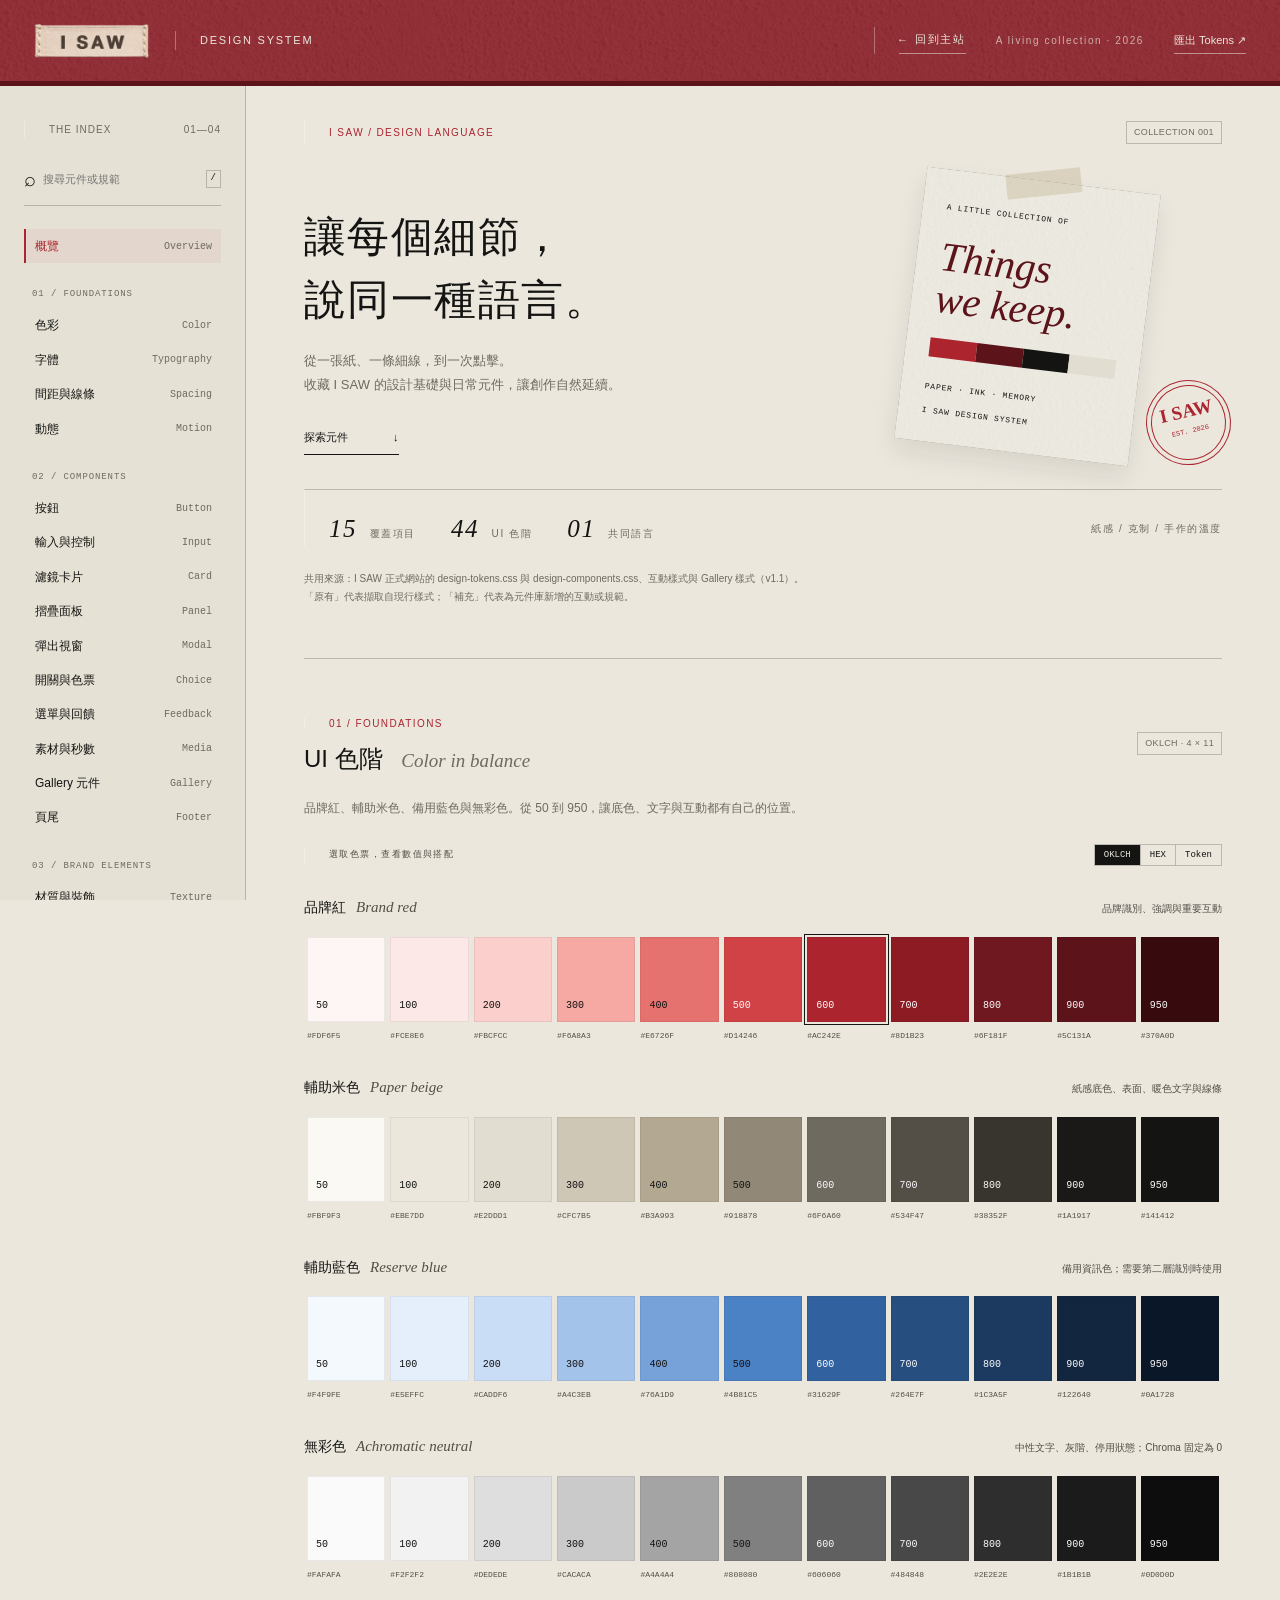
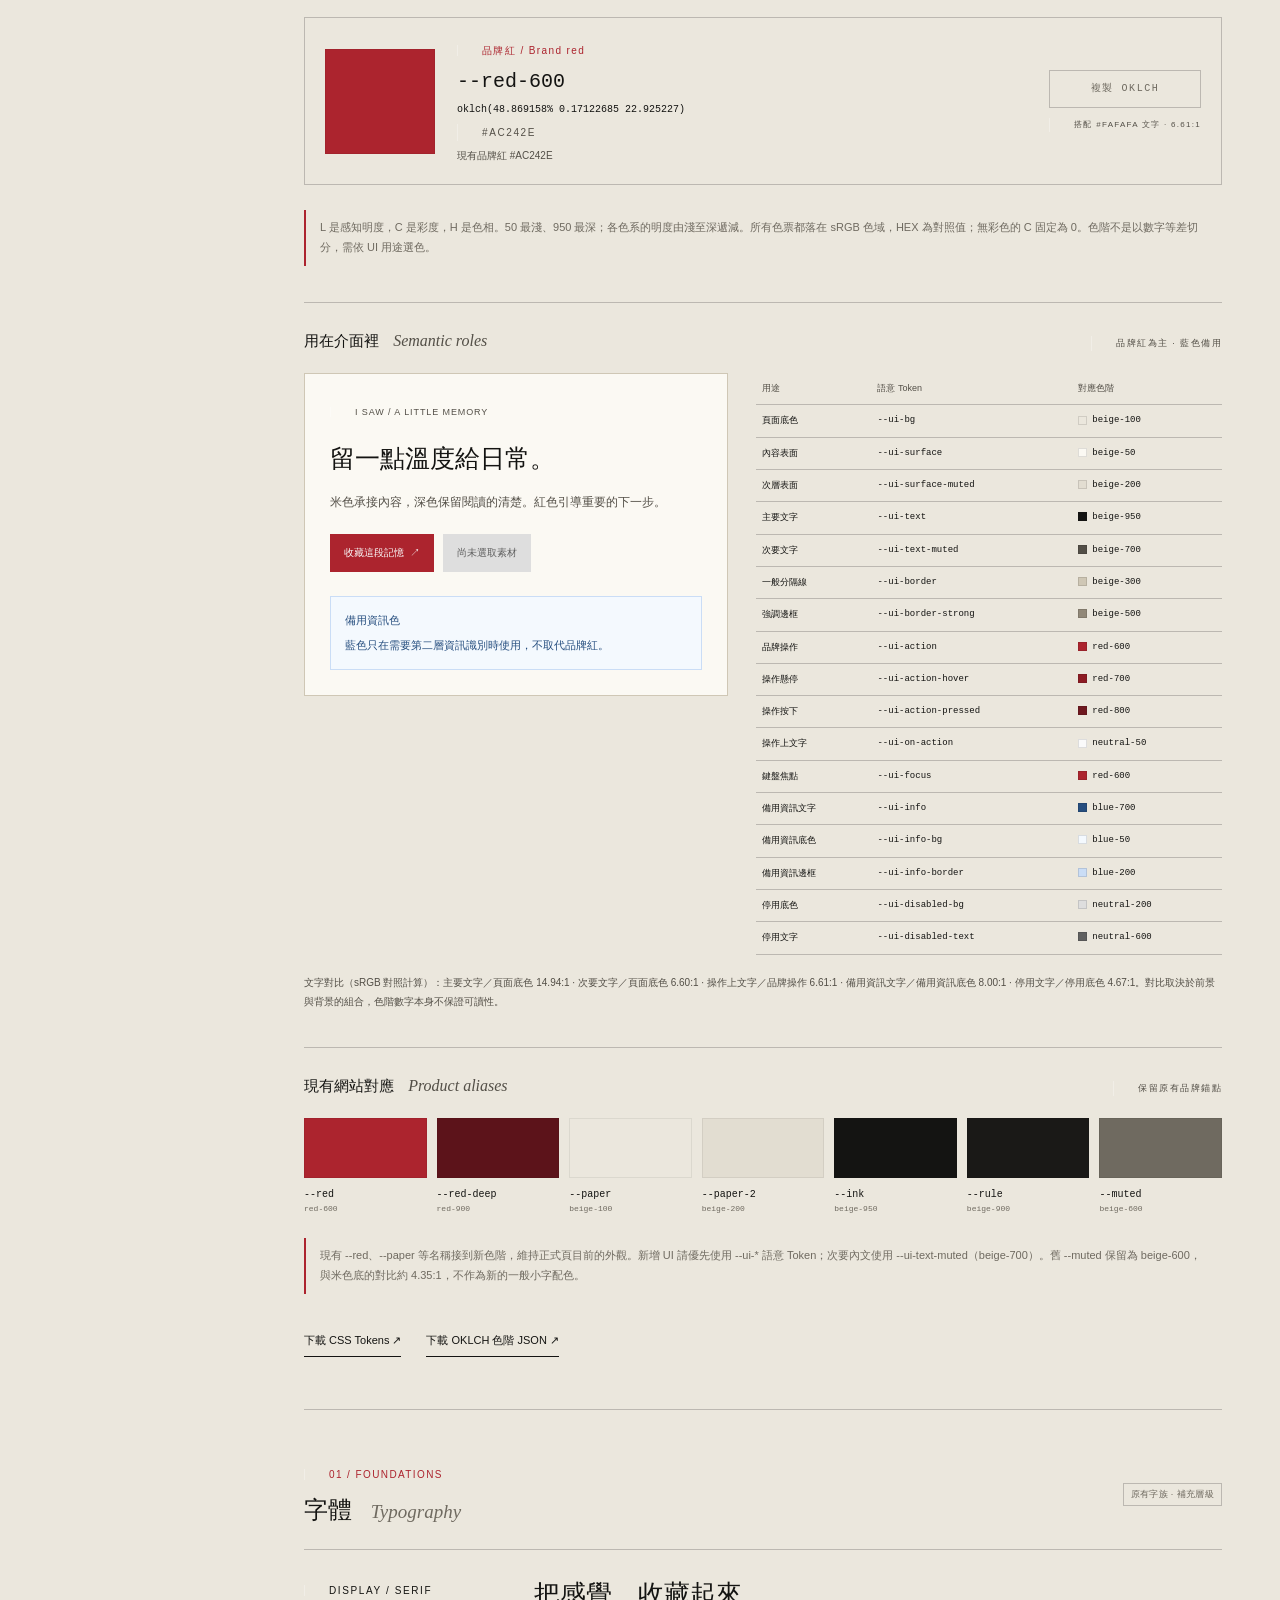
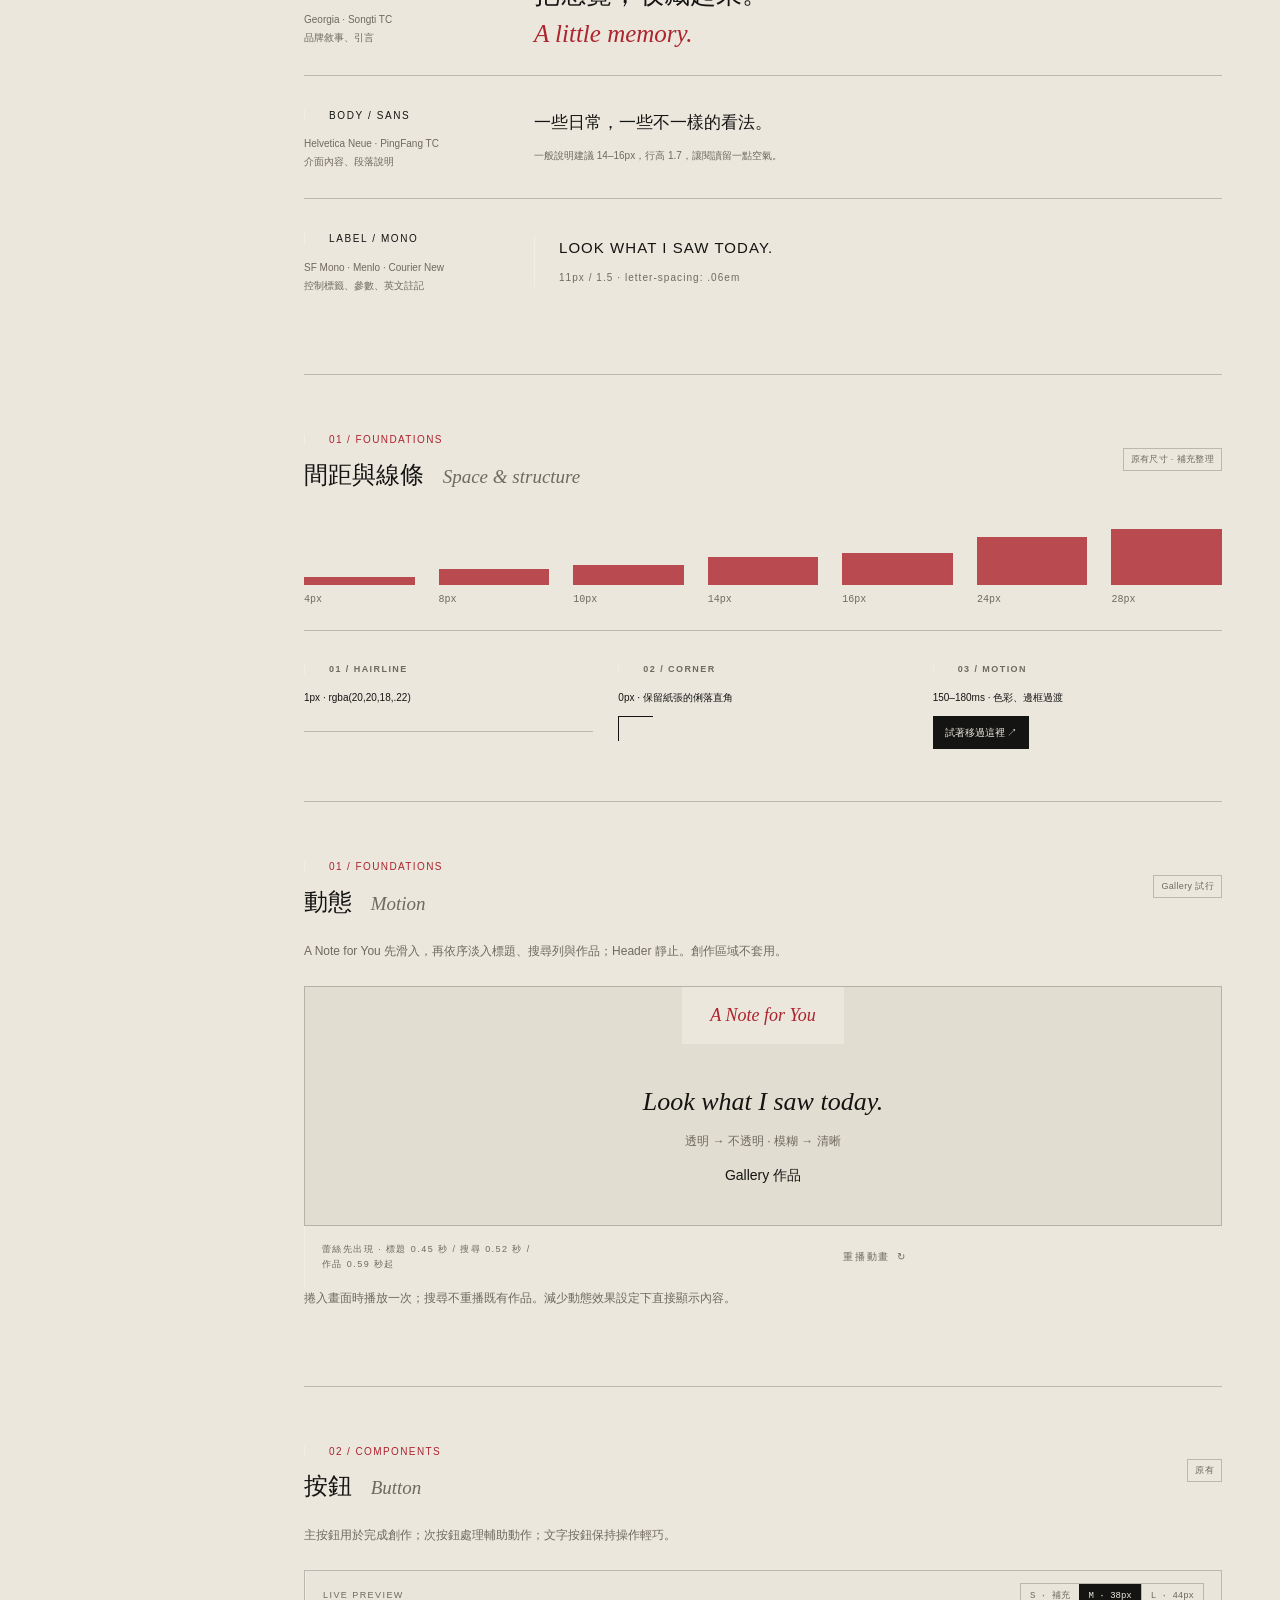
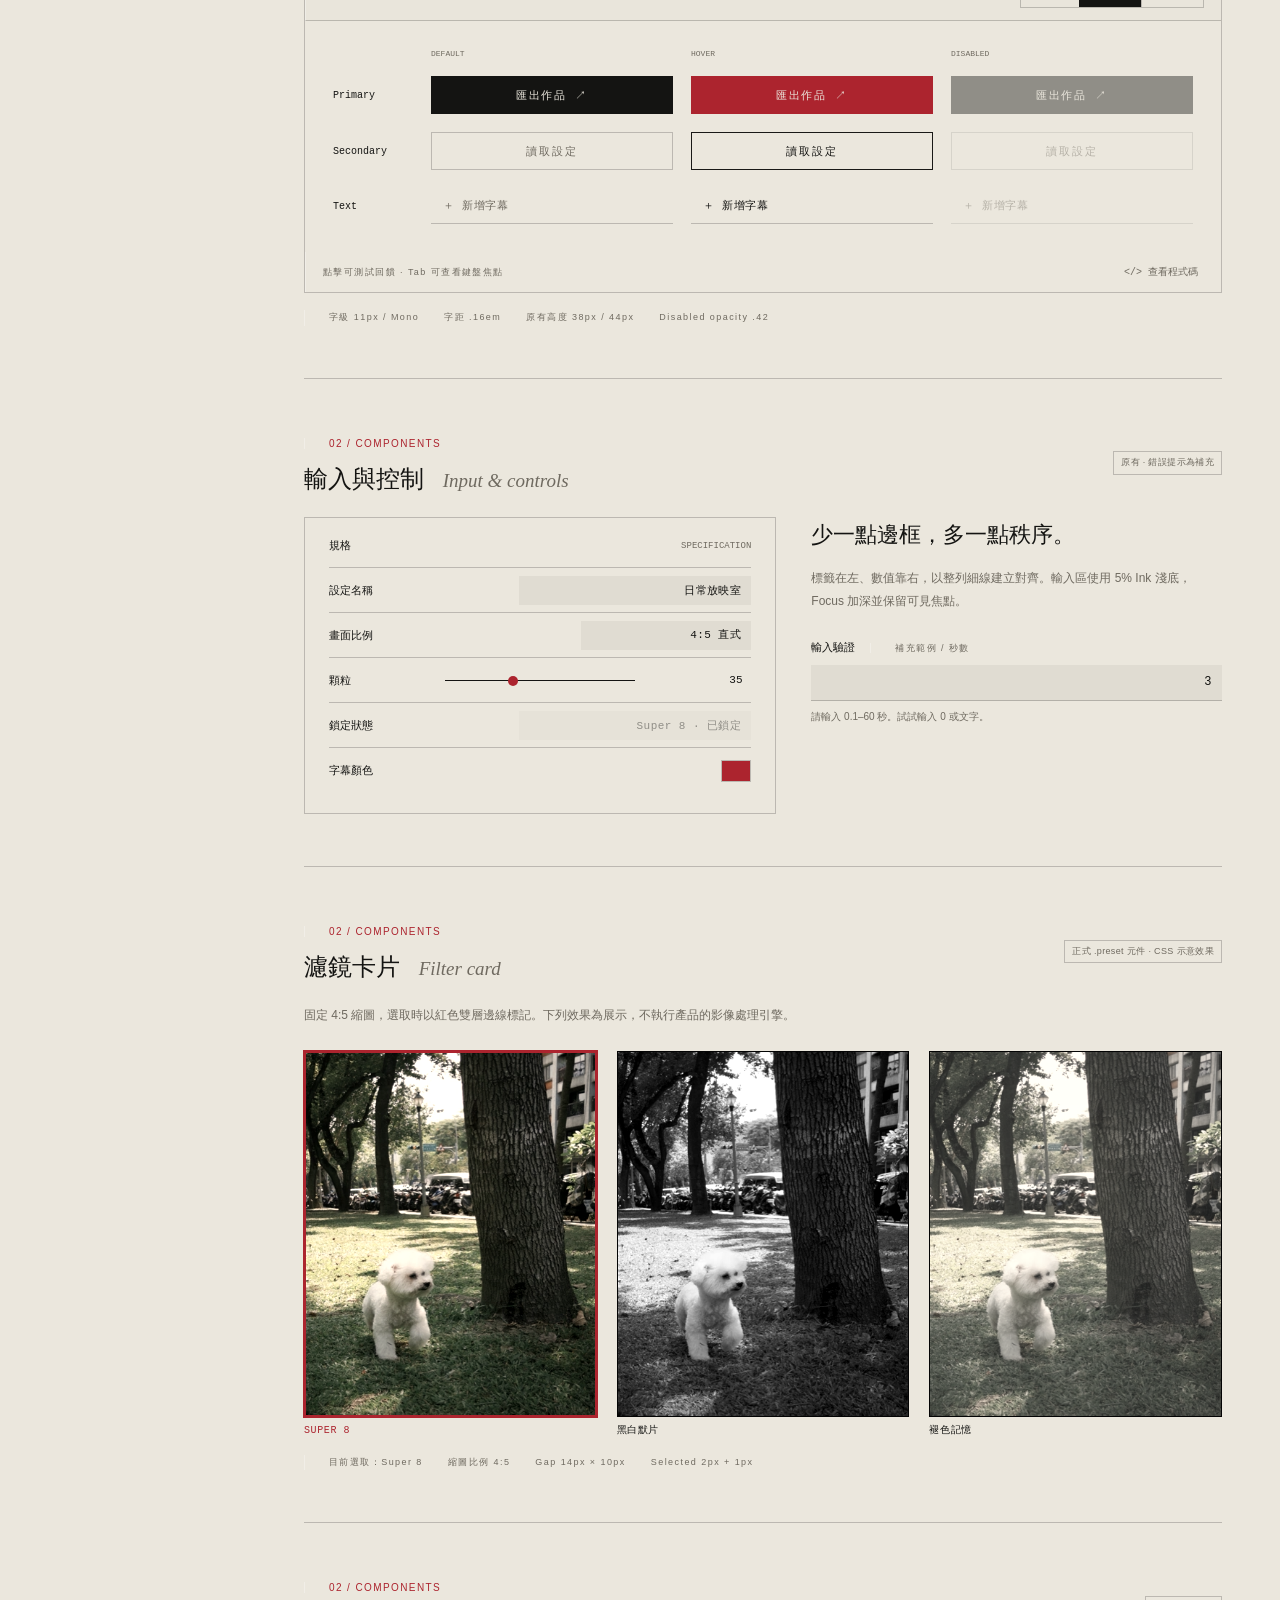
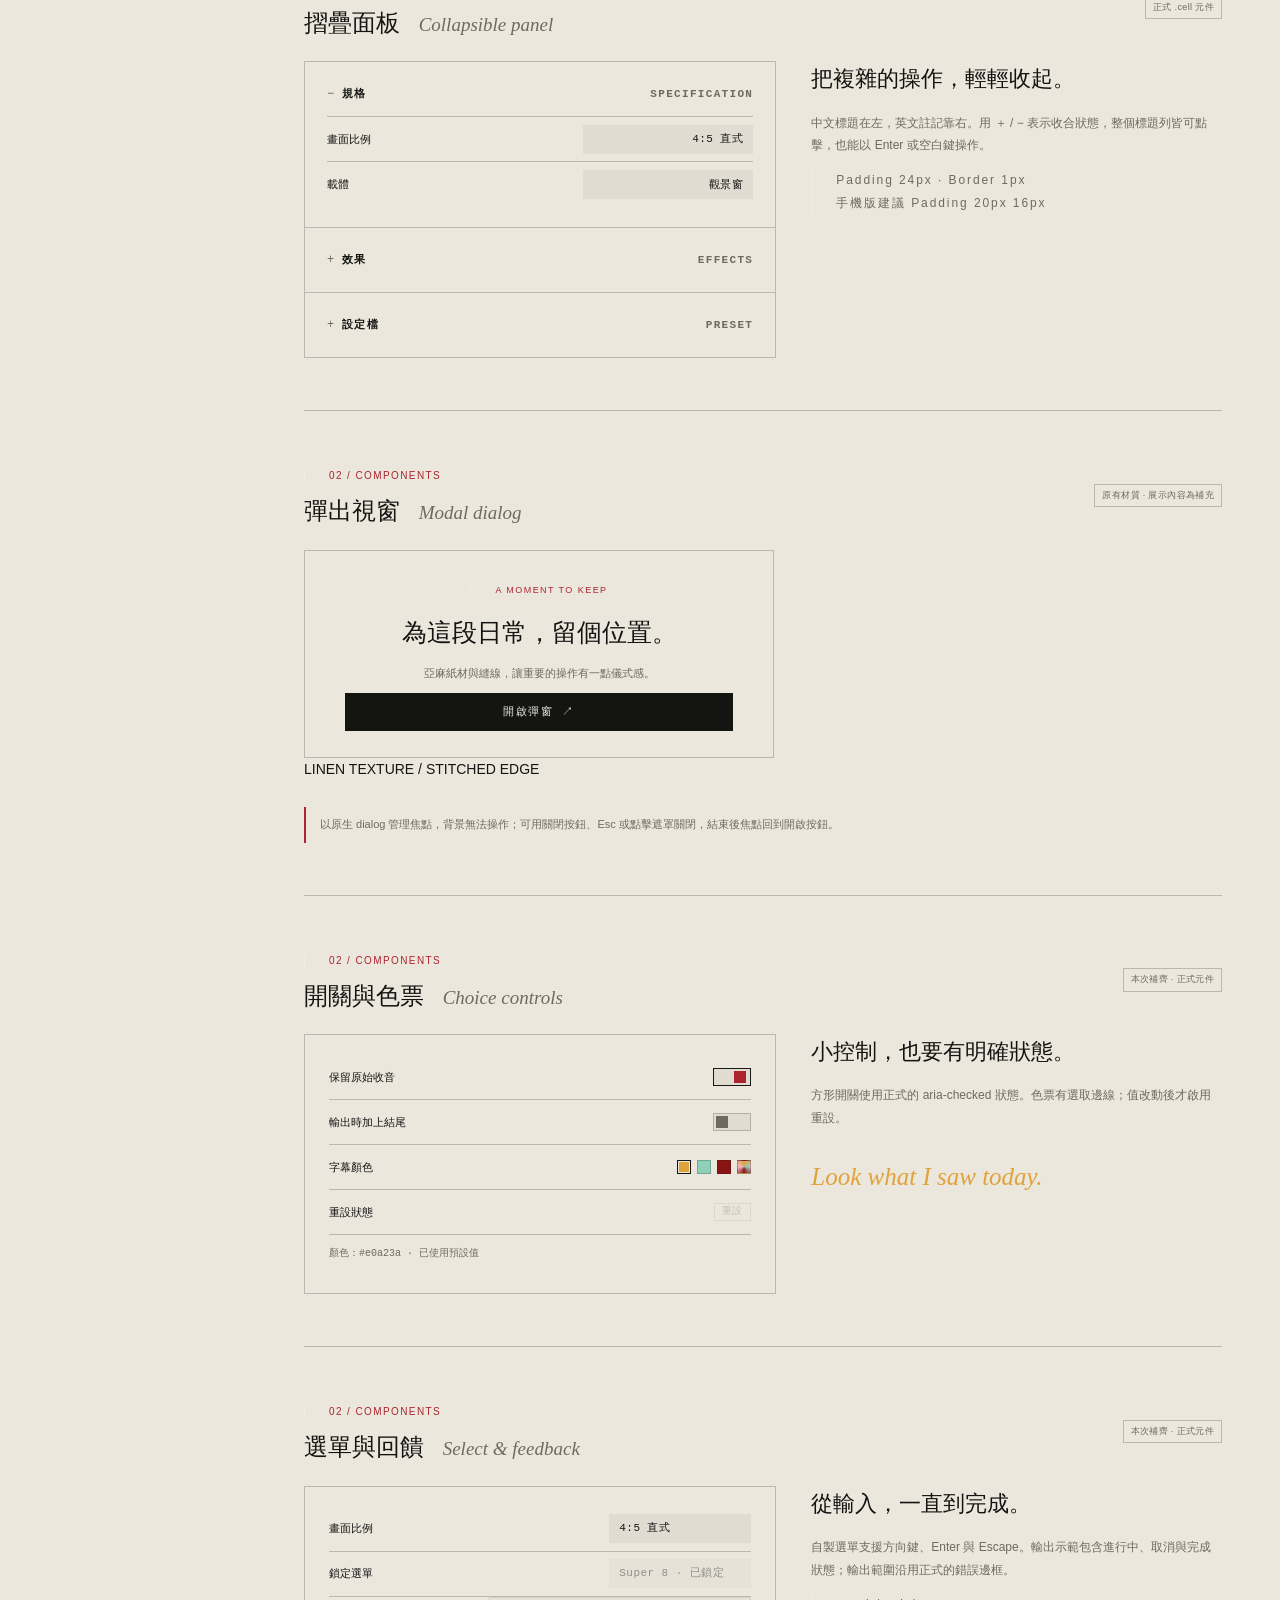
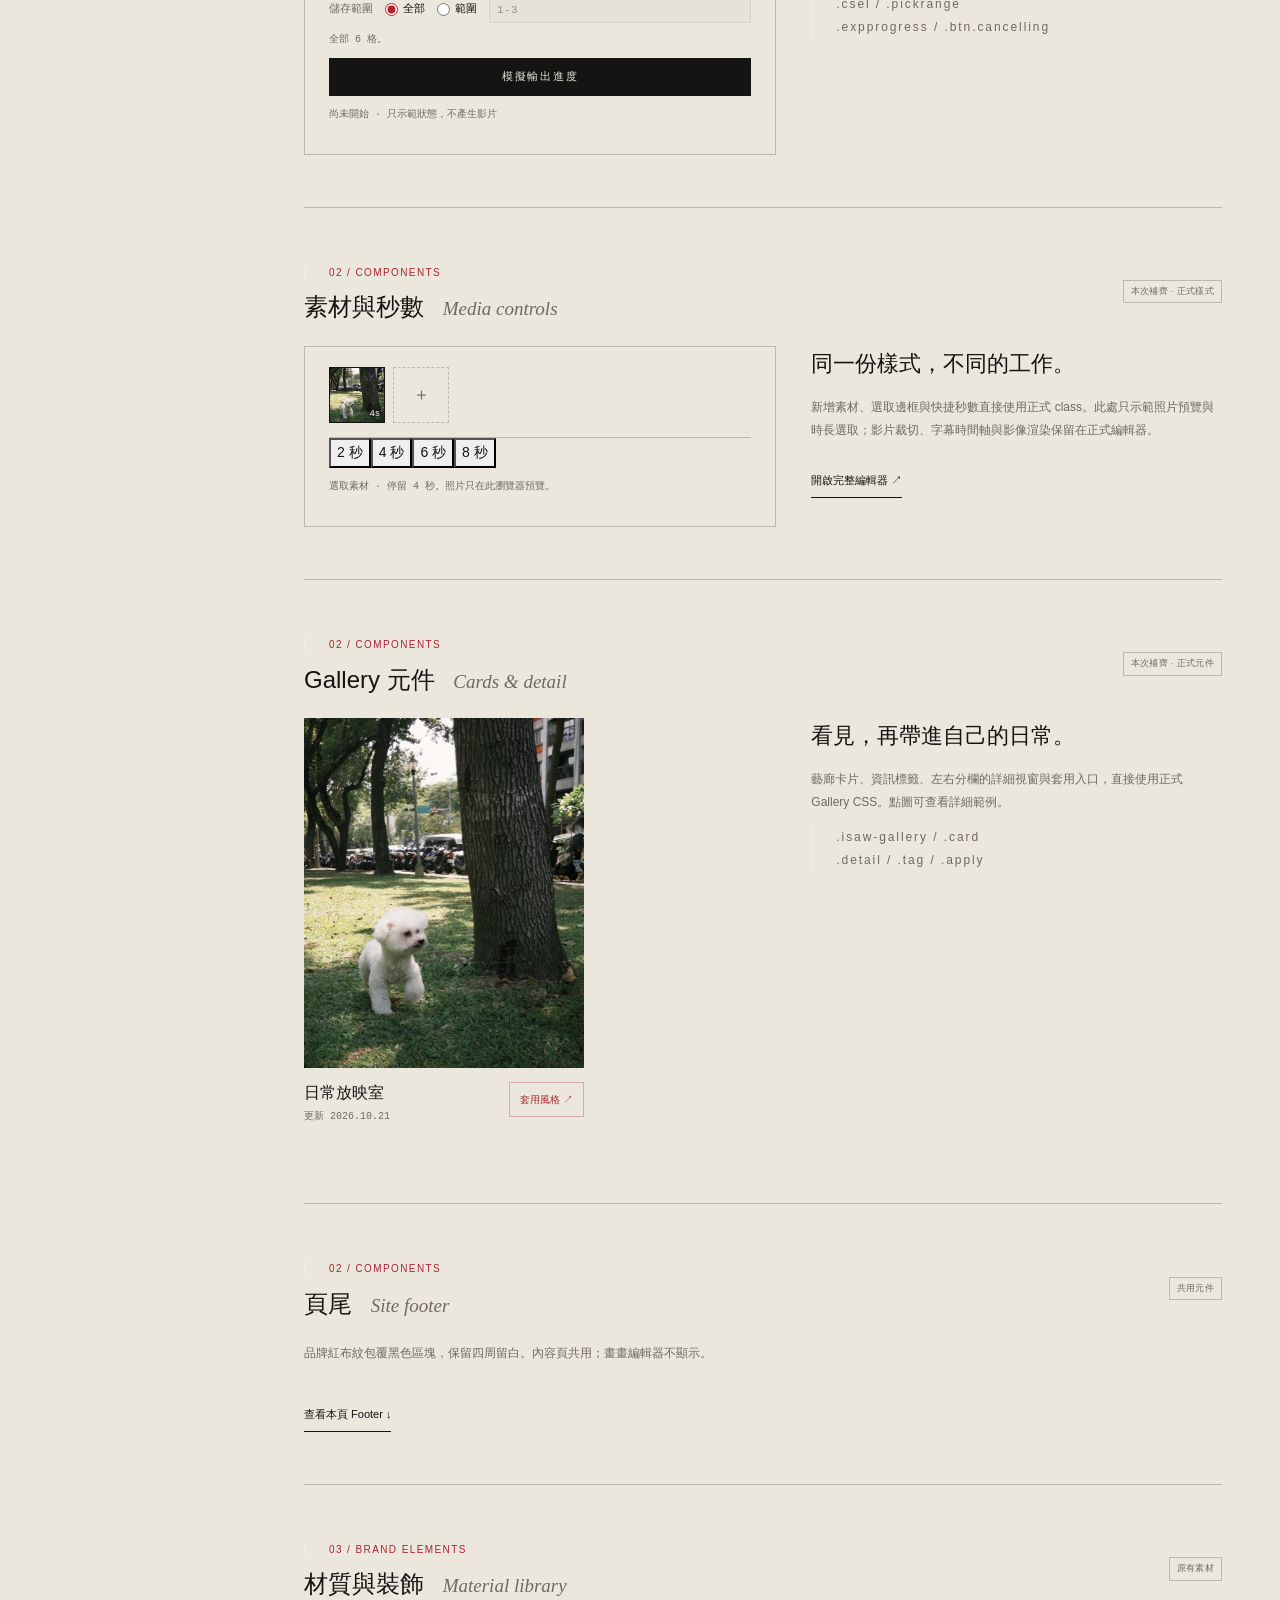
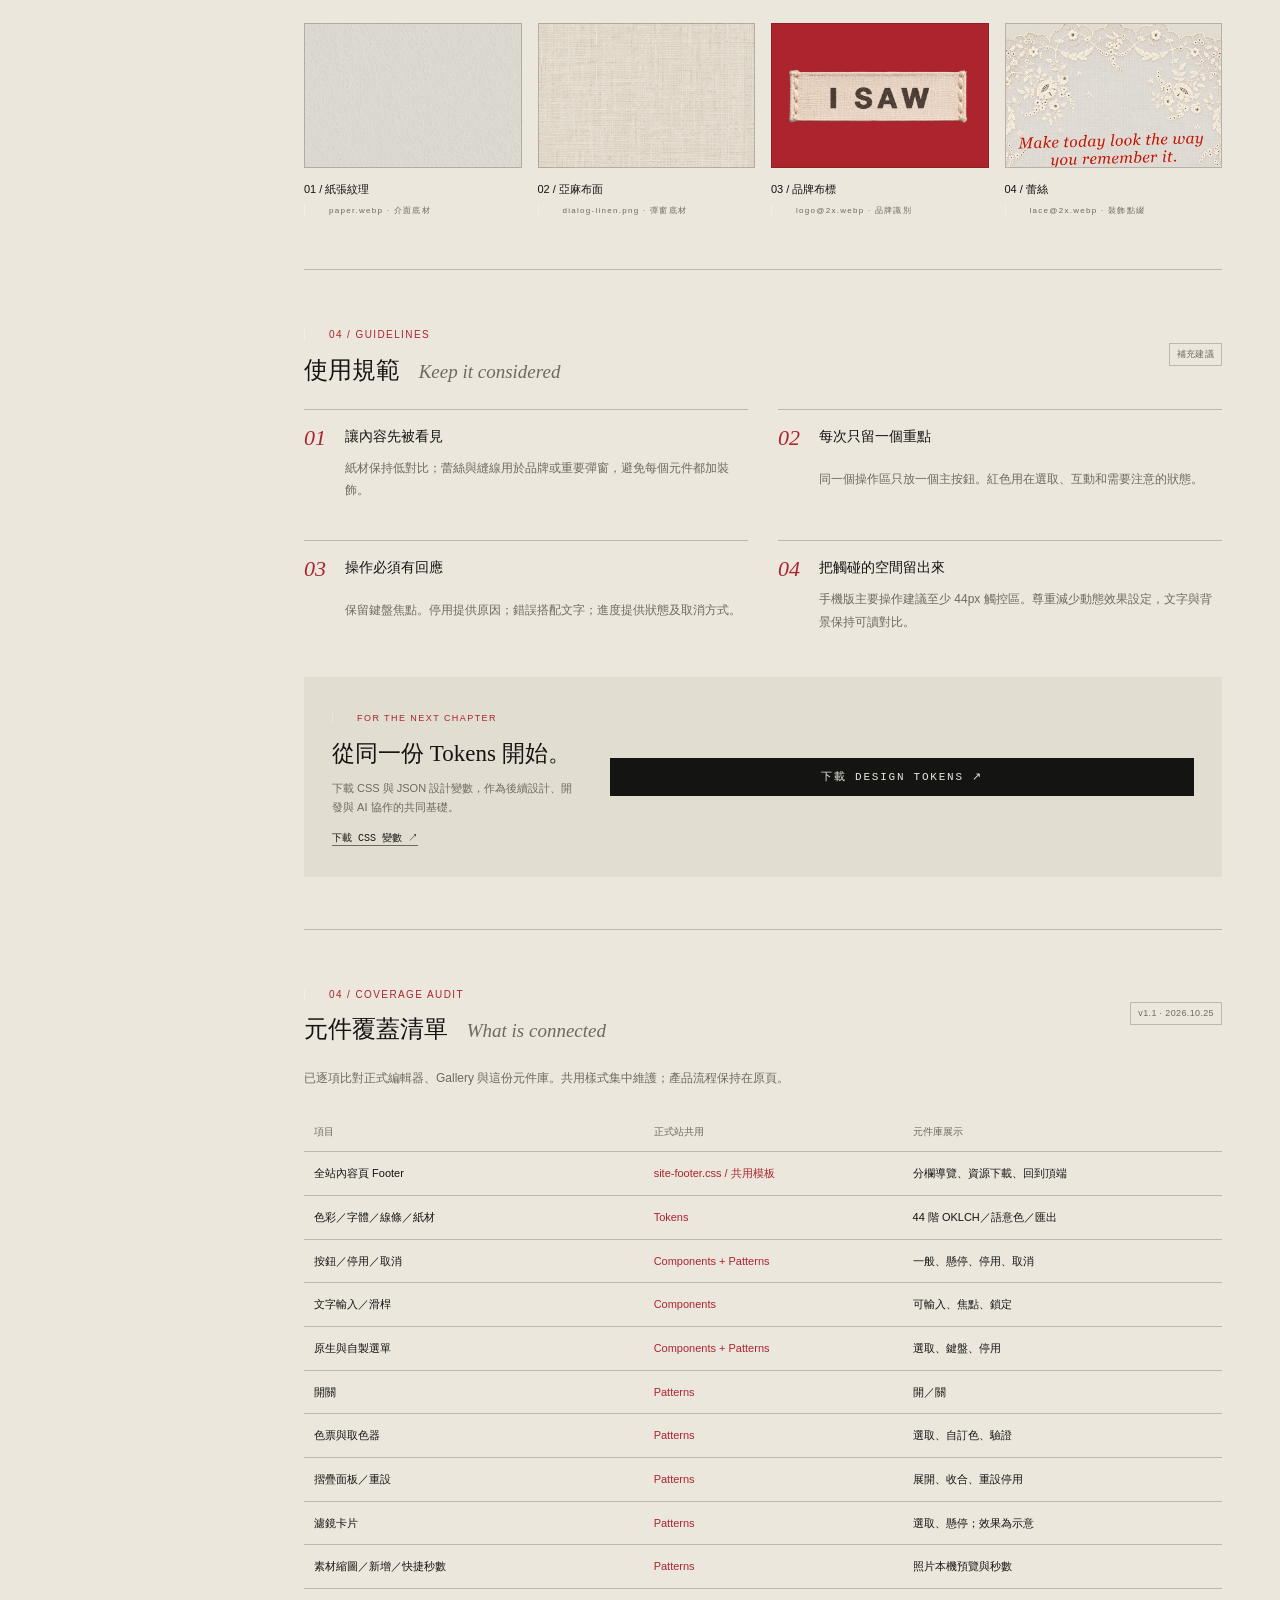
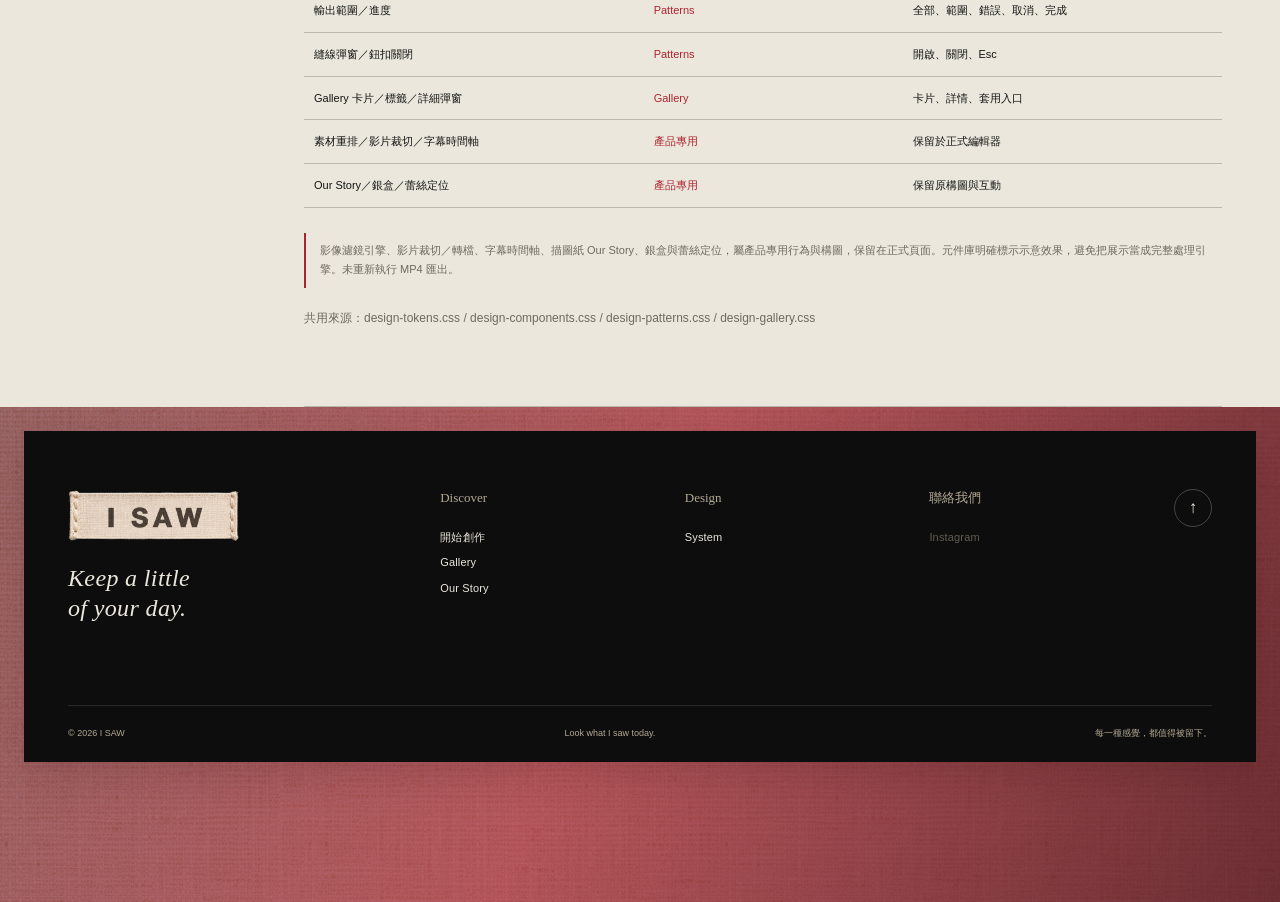
==== commit aefd2004: "Finalize compact staggered Gallery entrance motion" ====
--- a/design-system/index.html
+++ b/design-system/index.html
@@ -1,12 +1,12 @@
 <!doctype html>
-<html lang="zh-Hant"><head><meta charset="utf-8"><meta name="viewport" content="width=device-width, initial-scale=1"><title>I SAW · Design System</title><link rel="icon" href="../assets/favicon-32.png"><meta name="description" content="把日常的樣子，整理成共同的語言。I SAW 互動元件庫與設計規範。"><link rel="stylesheet" href="../assets/design-tokens.css?v=1.2.1"><link rel="stylesheet" href="../assets/design-components.css?v=1.0.0"><link rel="stylesheet" href="style.css?v=1.3.1"><link rel="stylesheet" href="../assets/design-patterns.css?v=1.1.0"><link rel="stylesheet" href="../assets/design-gallery.css?v=1.1.0"><link rel="stylesheet" href="../assets/site-footer.css?v=1.1.1"><script src="../assets/site-footer.js?v=1.0.0" defer></script><link rel="stylesheet" href="../assets/design-motion.css?v=1.0.0"></head>
+<html lang="zh-Hant"><head><meta charset="utf-8"><meta name="viewport" content="width=device-width, initial-scale=1"><title>I SAW · Design System</title><link rel="icon" href="../assets/favicon-32.png"><meta name="description" content="把日常的樣子，整理成共同的語言。I SAW 互動元件庫與設計規範。"><link rel="stylesheet" href="../assets/design-tokens.css?v=1.2.1"><link rel="stylesheet" href="../assets/design-components.css?v=1.0.0"><link rel="stylesheet" href="style.css?v=1.3.1"><link rel="stylesheet" href="../assets/design-patterns.css?v=1.1.0"><link rel="stylesheet" href="../assets/design-gallery.css?v=1.1.0"><link rel="stylesheet" href="../assets/site-footer.css?v=1.1.1"><script src="../assets/site-footer.js?v=1.0.0" defer></script><link rel="stylesheet" href="../assets/design-motion.css?v=1.0.4"></head>
 <body id="top"><a class="skip" href="#main">跳到內容</a><header><a href="#overview" class="brand"><img src="../assets/logo@2x.webp" alt="I SAW"><span>DESIGN SYSTEM</span></a><div class="head-right"><a class="top-link return-home" href="../film_gallery.html">← 回到主站</a><span class="edition">A living collection · 2026</span><button id="download" class="top-link">匯出 Tokens ↗</button></div></header>
 <div class="shell"><aside><div class="side-title">THE INDEX <span>01—04</span></div><label class="search"><span>⌕</span><input id="search" type="search" placeholder="搜尋元件或規範" aria-label="搜尋元件或規範"><kbd>/</kbd></label><nav aria-label="Design system 導覽"><a href="#overview" class="active"><span>概覽</span><i>Overview</i></a><p>01 / FOUNDATIONS</p><a href="#colors">色彩 <i>Color</i></a><a href="#typography">字體 <i>Typography</i></a><a href="#spacing">間距與線條 <i>Spacing</i></a><a href="#motion">動態 <i>Motion</i></a><p>02 / COMPONENTS</p><a href="#buttons">按鈕 <i>Button</i></a><a href="#inputs">輸入與控制 <i>Input</i></a><a href="#cards">濾鏡卡片 <i>Card</i></a><a href="#panels">摺疊面板 <i>Panel</i></a><a href="#modal">彈出視窗 <i>Modal</i></a><a href="#choices">開關與色票 <i>Choice</i></a><a href="#selects">選單與回饋 <i>Feedback</i></a><a href="#media">素材與秒數 <i>Media</i></a><a href="#gallery-patterns">Gallery 元件 <i>Gallery</i></a><a href="#footer-pattern">頁尾 <i>Footer</i></a><p>03 / BRAND ELEMENTS</p><a href="#materials">材質與裝飾 <i>Texture</i></a><p>04 / GUIDELINES</p><a href="#guidelines">使用規範 <i>Usage</i></a><a href="#coverage">元件覆蓋清單 <i>Coverage</i></a></nav><div class="side-bottom"><span class="status-dot"></span> v1.2 · OKLCH 色階<br><small>Look what I saw today.</small></div></aside>
 <main id="main"><section id="overview" data-keys="overview 概覽"><div class="eyebrow">I SAW / DESIGN LANGUAGE <span class="tag">COLLECTION 001</span></div><div class="hero"><div><h1>讓每個細節，<br>說同一種語言。</h1><p class="intro">從一張紙、一條細線，到一次點擊。<br>收藏 I SAW 的設計基礎與日常元件，讓創作自然延續。</p><a class="jump" href="#buttons">探索元件 <span>↓</span></a></div><div class="hero-art" aria-hidden="true"><div class="specimen"><span class="specimen-top">A LITTLE COLLECTION OF</span><strong>Things<br>we keep.</strong><div class="sample-palette"><b></b><b></b><b></b><b></b></div><span class="specimen-bottom">PAPER · INK · MEMORY<br>I SAW DESIGN SYSTEM</span></div><div class="stamp">I SAW<br><small>EST. 2026</small></div></div></div><div class="overview-bottom"><span><b>15</b> 覆蓋項目</span><span><b>44</b> UI 色階</span><span><b>01</b> 共同語言</span><p>紙感 / 克制 / 手作的溫度</p></div><div class="source-note">共用來源：I SAW 正式網站的 design-tokens.css 與 design-components.css、互動樣式與 Gallery 樣式（v1.1）。<br>「原有」代表擷取自現行樣式；「補充」代表為元件庫新增的互動或規範。</div></section>
 <section id="colors" data-keys="color colors 色彩 顏色 token oklch 色階 紅色 米色 藍色 無彩 50 950"><div class="section-head"><div><span class="eyebrow">01 / FOUNDATIONS</span><h2>UI 色階 <em>Color in balance</em></h2></div><span class="tag">OKLCH · 4 × 11</span></div><p class="desc">品牌紅、輔助米色、備用藍色與無彩色。從 50 到 950，讓底色、文字與互動都有自己的位置。</p><div class="color-toolbar"><span class="mono">選取色票，查看數值與搭配</span><div class="segmented" id="color-format" aria-label="複製色彩格式"><button data-format="oklch" class="selected" aria-pressed="true">OKLCH</button><button data-format="hex" aria-pressed="false">HEX</button><button data-format="token" aria-pressed="false">Token</button></div></div><div id="color-palettes" aria-label="四個色系的完整色階"><p class="desc">正在載入 OKLCH 色階…</p></div><div class="color-inspector" id="color-inspector" aria-live="polite"><div class="inspect-chip" id="inspect-chip"></div><div class="inspect-details"><span class="eyebrow" id="inspect-family">BRAND RED</span><h3 id="inspect-name">red-600</h3><code id="inspect-oklch"></code><span class="mono" id="inspect-hex"></span><small id="inspect-anchor"></small></div><div class="inspect-actions"><button class="btn btn-secondary" id="copy-shade">複製 OKLCH</button><span class="mono" id="inspect-contrast"></span></div></div><div class="note">L 是感知明度，C 是彩度，H 是色相。50 最淺、950 最深；各色系的明度由淺至深遞減。所有色票都落在 sRGB 色域，HEX 為對照值；無彩色的 C 固定為 0。色階不是以數字等差切分，需依 UI 用途選色。</div><div class="color-subheading"><h3>用在介面裡 <em>Semantic roles</em></h3><span class="mono">品牌紅為主 · 藍色備用</span></div><div class="color-ui-demo"><div class="color-ui-surface"><span class="mono">I SAW / A LITTLE MEMORY</span><h3>留一點溫度給日常。</h3><p>米色承接內容，深色保留閱讀的清楚。紅色引導重要的下一步。</p><div class="color-action-row"><button class="color-brand-action" id="color-action-demo">收藏這段記憶 ↗</button><button class="color-disabled-action" disabled>尚未選取素材</button></div><div class="color-info-demo"><strong>備用資訊色</strong><span>藍色只在需要第二層資訊識別時使用，不取代品牌紅。</span></div></div><div class="semantic-table-wrap"><table class="semantic-table"><thead><tr><th>用途</th><th>語意 Token</th><th>對應色階</th></tr></thead><tbody id="semantic-color-rows"></tbody></table></div></div><p class="color-contrast-note" id="color-contrast-summary"></p><div class="color-subheading"><h3>現有網站對應 <em>Product aliases</em></h3><span class="mono">保留原有品牌錨點</span></div><div class="swatches" id="swatches"></div><div class="note">現有 --red、--paper 等名稱接到新色階，維持正式頁目前的外觀。新增 UI 請優先使用 --ui-* 語意 Token；次要內文使用 --ui-text-muted（beige-700）。舊 --muted 保留為 beige-600，與米色底的對比約 4.35:1，不作為新的一般小字配色。</div><div class="color-downloads"><a class="jump" href="../assets/design-tokens.css" download="i-saw.tokens.css">下載 CSS Tokens ↗</a><a class="jump" href="../assets/design-colors.json" download="i-saw.colors.json">下載 OKLCH 色階 JSON ↗</a></div></section>
 <section id="typography" data-keys="typography 字體 文字 排版 font"><div class="section-head"><div><span class="eyebrow">01 / FOUNDATIONS</span><h2>字體 <em>Typography</em></h2></div><span class="tag">原有字族 · 補充層級</span></div><div class="type-row"><div><span class="mono">DISPLAY / SERIF</span><small>Georgia · Songti TC<br>品牌敘事、引言</small></div><div class="type-display">把感覺，收藏起來。<i>A little memory.</i></div></div><div class="type-row"><div><span class="mono">BODY / SANS</span><small>Helvetica Neue · PingFang TC<br>介面內容、段落說明</small></div><div class="type-body">一些日常，一些不一樣的看法。<small>一般說明建議 14–16px，行高 1.7，讓閱讀留一點空氣。</small></div></div><div class="type-row"><div><span class="mono">LABEL / MONO</span><small>SF Mono · Menlo · Courier New<br>控制標籤、參數、英文註記</small></div><div class="mono type-mono">LOOK WHAT I SAW TODAY.<small>11px / 1.5 · letter-spacing: .06em</small></div></div></section>
 <section id="spacing" data-keys="spacing 間距 線條 圓角 border"><div class="section-head"><div><span class="eyebrow">01 / FOUNDATIONS</span><h2>間距與線條 <em>Space & structure</em></h2></div><span class="tag">原有尺寸 · 補充整理</span></div><div class="spacing" id="spacing-bars"></div><div class="spec-grid"><div><b>01 / HAIRLINE</b><p>1px · rgba(20,20,18,.22)</p><div class="hairline"></div></div><div><b>02 / CORNER</b><p>0px · 保留紙張的俐落直角</p><div class="corner-demo"></div></div><div><b>03 / MOTION</b><p>150–180ms · 色彩、邊框過渡</p><button class="motion-demo" aria-label="懸停查看互動過渡">試著移過這裡 ↗</button></div></div></section>
-<section id="motion" data-keys="motion animation 動態 動畫 模糊 清晰 淡入 透明 蕾絲"><div class="section-head"><div><span class="eyebrow">01 / FOUNDATIONS</span><h2>動態 <em>Motion</em></h2></div><span class="tag">Gallery 試行</span></div><p class="desc">內容淡入變清晰；Header 靜止，A Note for You 從上方滑入。創作區域不套用。</p><div class="isaw-motion-demo"><div class="isaw-motion-note-stage"><span id="motion-note-demo">A Note for You</span></div><div id="motion-content-demo"><h3>Look what I saw today.</h3><p>透明 → 不透明 · 模糊 → 清晰</p></div></div><div class="play-footer"><span>內容 850ms / 模糊 8px · 蕾絲 950ms</span><button class="btn btn-secondary" id="motion-replay">重播動畫 ↻</button></div><p class="desc">捲入畫面時播放一次；搜尋不重播既有作品。減少動態效果設定下直接顯示內容。</p></section>
+<section id="motion" data-keys="motion animation 動態 動畫 模糊 清晰 淡入 透明 蕾絲"><div class="section-head"><div><span class="eyebrow">01 / FOUNDATIONS</span><h2>動態 <em>Motion</em></h2></div><span class="tag">Gallery 試行</span></div><p class="desc">A Note for You 先滑入，再依序淡入標題、搜尋列與作品；Header 靜止。創作區域不套用。</p><div class="isaw-motion-demo"><div class="isaw-motion-note-stage"><span id="motion-note-demo">A Note for You</span></div><div id="motion-content-demo"><h3 data-motion-demo-step style="--motion-reveal-delay:450ms">Look what I saw today.</h3><p data-motion-demo-step style="--motion-reveal-delay:520ms">透明 → 不透明 · 模糊 → 清晰</p><span data-motion-demo-step style="display:inline-block;--motion-reveal-delay:590ms">Gallery 作品</span></div></div><div class="play-footer"><span>蕾絲先出現 · 標題 0.45 秒 / 搜尋 0.52 秒 / 作品 0.59 秒起</span><button class="btn btn-secondary" id="motion-replay">重播動畫 ↻</button></div><p class="desc">捲入畫面時播放一次；搜尋不重播既有作品。減少動態效果設定下直接顯示內容。</p></section>
 <section id="buttons" data-keys="button buttons 按鈕 primary secondary"><div class="section-head"><div><span class="eyebrow">02 / COMPONENTS</span><h2>按鈕 <em>Button</em></h2></div><span class="tag">原有</span></div><p class="desc">主按鈕用於完成創作；次按鈕處理輔助動作；文字按鈕保持操作輕巧。</p><div class="playground"><div class="play-toolbar"><span>LIVE PREVIEW</span><div class="segmented" id="button-size" aria-label="按鈕尺寸"><button data-size="small" aria-pressed="false">S · 補充</button><button class="selected" data-size="default" aria-pressed="true">M · 38px</button><button data-size="large" aria-pressed="false">L · 44px</button></div></div><div class="button-matrix"><span></span><span>DEFAULT</span><span>HOVER</span><span>DISABLED</span><label>Primary</label><button class="btn btn-primary primary demo-action">匯出作品 ↗</button><button class="btn btn-primary primary force-hover demo-action">匯出作品 ↗</button><button class="btn btn-primary primary" disabled>匯出作品 ↗</button><label>Secondary</label><button class="btn btn-secondary secondary demo-action">讀取設定</button><button class="btn btn-secondary secondary force-hover demo-action">讀取設定</button><button class="btn btn-secondary secondary" disabled>讀取設定</button><label>Text</label><button class="btn btn-text text demo-action">＋ 新增字幕</button><button class="btn btn-text text force-hover demo-action">＋ 新增字幕</button><button class="btn btn-text text" disabled>＋ 新增字幕</button></div><div class="play-footer">點擊可測試回饋 · Tab 可查看鍵盤焦點 <button data-code="button">&lt;/&gt; 查看程式碼</button></div><pre class="code" id="code-button" hidden></pre></div><div class="spec-line"><span>字級 11px / Mono</span><span>字距 .16em</span><span>原有高度 38px / 44px</span><span>Disabled opacity .42</span></div></section>
 <section id="inputs" data-keys="input 表單 輸入 select slider range 控制"><div class="section-head"><div><span class="eyebrow">02 / COMPONENTS</span><h2>輸入與控制 <em>Input & controls</em></h2></div><span class="tag">原有 · 錯誤提示為補充</span></div><div class="two-col"><div class="playground input-demo"><div class="mini-title">規格 <span>SPECIFICATION</span></div><label class="rowline">設定名稱 <input type="text" value="日常放映室" aria-label="設定名稱"></label><label class="rowline">畫面比例 <select aria-label="畫面比例"><option>4:5 直式</option><option>1:1 正方形</option><option>16:9 橫式</option></select></label><label class="rowline">顆粒 <input id="grain" type="range" min="0" max="100" value="35"><output for="grain" id="grain-output">35</output></label><label class="rowline">鎖定狀態 <input type="text" value="Super 8 · 已鎖定" disabled aria-label="已鎖定濾鏡"></label><label class="rowline">字幕顏色 <input type="color" value="#ac242e" aria-label="字幕顏色"></label></div><div class="field-notes"><h3>少一點邊框，多一點秩序。</h3><p>標籤在左、數值靠右，以整列細線建立對齊。輸入區使用 5% Ink 淺底，Focus 加深並保留可見焦點。</p><label for="duration">輸入驗證 <span class="mono">補充範例 / 秒數</span></label><input id="duration" type="text" inputmode="decimal" value="3" aria-describedby="duration-help"><small id="duration-help">請輸入 0.1–60 秒。試試輸入 0 或文字。</small></div></div></section>
 <section id="cards" data-keys="card 卡片 濾鏡 filter 選取"><div class="section-head"><div><span class="eyebrow">02 / COMPONENTS</span><h2>濾鏡卡片 <em>Filter card</em></h2></div><span class="tag">正式 .preset 元件 · CSS 示意效果</span></div><p class="desc">固定 4:5 縮圖，選取時以紅色雙層邊線標記。下列效果為展示，不執行產品的影像處理引擎。</p><div class="filter-cards"><button class="preset on" data-filter="Super 8" aria-pressed="true"><span class="pv"><span class="thumb super8"><img src="../assets/preset-sample.webp" alt="Super 8示意照片"></span><span class="cap">暖色與顆粒，保留日常的溫度。</span></span><b>Super 8</b></button><button class="preset " data-filter="黑白默片" aria-pressed="false"><span class="pv"><span class="thumb bw"><img src="../assets/preset-sample.webp" alt="黑白默片示意照片"></span><span class="cap">讓光影成為主角。</span></span><b>黑白默片</b></button><button class="preset " data-filter="褪色記憶" aria-pressed="false"><span class="pv"><span class="thumb faded"><img src="../assets/preset-sample.webp" alt="褪色記憶示意照片"></span><span class="cap">像一張放久了的照片。</span></span><b>褪色記憶</b></button></div><div class="spec-line"><span id="filter-status" aria-live="polite">目前選取：Super 8</span><span>縮圖比例 4:5</span><span>Gap 14px × 10px</span><span>Selected 2px + 1px</span></div></section>
@@ -19,7 +19,7 @@
 <section id="gallery-patterns" data-keys="gallery 藝廊 卡片 詳細 modal dialog tag 標籤"><div class="section-head"><div><span class="eyebrow">02 / COMPONENTS</span><h2>Gallery 元件 <em>Cards & detail</em></h2></div><span class="tag">本次補齊 · 正式元件</span></div><div class="two-col isaw-gallery"><article class="card demo-gallery-card"><button class="art" id="open-gallery-demo" aria-label="開啟 Gallery 詳細範例"><img src="../assets/preset-sample.webp" alt="日常放映室示意照片"></button><div class="card-head"><div><button class="title" id="open-gallery-title">日常放映室</button><time class="updated">更新 2026.10.21</time></div><a class="apply" href="https://laygi.github.io/i-saw/film_gallery.html?style=daily-screening" target="_blank" rel="noopener">套用風格 ↗</a></div></article><div class="field-notes"><h3>看見，再帶進自己的日常。</h3><p>藝廊卡片、資訊標籤、左右分欄的詳細視窗與套用入口，直接使用正式 Gallery CSS。點圖可查看詳細範例。</p><p class="mono">.isaw-gallery / .card<br>.detail / .tag / .apply</p></div><dialog class="detail" id="gallery-demo" aria-labelledby="gallery-demo-title"><button class="close" aria-label="關閉 Gallery 範例">×</button><div class="detail-layout"><div class="detail-art"><img src="../assets/preset-sample.webp" alt="風格示意照片"></div><div class="detail-side"><div class="detail-top"><span class="eyebrow">THE I SAW GALLERY</span><h2 id="gallery-demo-title">日常放映室</h2><time class="updated">更新 2026.10.21</time></div><div class="detail-body"><p class="description">青綠褪色、輕柔顆粒，與偶爾閃過的光。</p><dl class="facts"><dt>濾鏡</dt><dd>Super 8</dd><dt>比例</dt><dd>4:5 直式</dd><dt>尺寸</dt><dd>1080 × 1350</dd></dl><div class="tags"><button class="tag" data-demo-tag="底片">#底片</button><button class="tag" data-demo-tag="日常">#日常</button></div><p class="preview-note">此為元件展示。套用風格會開啟正式編輯器。</p></div><div class="detail-bottom"><a class="apply" href="https://laygi.github.io/i-saw/film_gallery.html?style=daily-screening" target="_blank" rel="noopener">套用風格 ↗</a></div></div></div></dialog></div></section>
 <section id="footer-pattern" data-keys="footer 頁尾 共用 全站 導覽 黑色"><div class="section-head"><div><span class="eyebrow">02 / COMPONENTS</span><h2>頁尾 <em>Site footer</em></h2></div><span class="tag">共用元件</span></div><p class="desc">品牌紅布紋包覆黑色區塊，保留四周留白。內容頁共用；畫畫編輯器不顯示。</p><a class="jump" href="#site-footer">查看本頁 Footer ↓</a></section><section id="materials" data-keys="texture 材質 紙 裝飾 logo 蕾絲 linen 品牌"><div class="section-head"><div><span class="eyebrow">03 / BRAND ELEMENTS</span><h2>材質與裝飾 <em>Material library</em></h2></div><span class="tag">原有素材</span></div><div class="material-grid"><figure><div class="paper-material"></div><figcaption>01 / 紙張紋理 <small>paper.webp · 介面底材</small></figcaption></figure><figure><div class="linen-material"></div><figcaption>02 / 亞麻布面 <small>dialog-linen.png · 彈窗底材</small></figcaption></figure><figure><div class="logo-material"><img src="../assets/logo@2x.webp" alt="I SAW 原有布標"></div><figcaption>03 / 品牌布標 <small>logo@2x.webp · 品牌識別</small></figcaption></figure><figure><div class="lace-material"><img src="../assets/lace@2x.webp" alt="原有蕾絲裝飾素材"></div><figcaption>04 / 蕾絲 <small>lace@2x.webp · 裝飾點綴</small></figcaption></figure></div></section>
 <section id="guidelines" data-keys="usage 使用規範 指引 accessibility 無障礙"><div class="section-head"><div><span class="eyebrow">04 / GUIDELINES</span><h2>使用規範 <em>Keep it considered</em></h2></div><span class="tag">補充建議</span></div><div class="usage-grid"><article><span>01</span><h3>讓內容先被看見</h3><p>紙材保持低對比；蕾絲與縫線用於品牌或重要彈窗，避免每個元件都加裝飾。</p></article><article><span>02</span><h3>每次只留一個重點</h3><p>同一個操作區只放一個主按鈕。紅色用在選取、互動和需要注意的狀態。</p></article><article><span>03</span><h3>操作必須有回應</h3><p>保留鍵盤焦點。停用提供原因；錯誤搭配文字；進度提供狀態及取消方式。</p></article><article><span>04</span><h3>把觸碰的空間留出來</h3><p>手機版主要操作建議至少 44px 觸控區。尊重減少動態效果設定，文字與背景保持可讀對比。</p></article></div><div class="handoff"><div><span class="mono">FOR THE NEXT CHAPTER</span><h3>從同一份 Tokens 開始。</h3><p>下載 CSS 與 JSON 設計變數，作為後續設計、開發與 AI 協作的共同基礎。</p></div><button class="btn btn-primary primary" id="download-bottom">下載 Design Tokens ↗</button></div></section><section id="coverage" data-keys="coverage 覆蓋 清單 稽核 遺漏 元件"><div class="section-head"><div><span class="eyebrow">04 / COVERAGE AUDIT</span><h2>元件覆蓋清單 <em>What is connected</em></h2></div><span class="tag">v1.1 · 2026.10.25</span></div><p class="desc">已逐項比對正式編輯器、Gallery 與這份元件庫。共用樣式集中維護；產品流程保持在原頁。</p><div class="audit-table-wrap"><table class="audit-table"><thead><tr><th>項目</th><th>正式站共用</th><th>元件庫展示</th></tr></thead><tbody id="coverage-rows"></tbody></table></div><div class="note">影像濾鏡引擎、影片裁切／轉檔、字幕時間軸、描圖紙 Our Story、銀盒與蕾絲定位，屬產品專用行為與構圖，保留在正式頁面。元件庫明確標示示意效果，避免把展示當成完整處理引擎。未重新執行 MP4 匯出。</div><p class="desc" style="margin-top:20px">共用來源：design-tokens.css / design-components.css / design-patterns.css / design-gallery.css</p></section><div id="empty" hidden>沒有符合的項目。試試「按鈕」、「色彩」或「材質」。</div></main></div>
-<dialog class="isaw-dialog-surface" id="demo-modal" aria-labelledby="dialog-title"><div class="dialog-stitch"></div><button class="dlgx dialog-close" aria-label="關閉彈窗"></button><span class="mono">I SAW / A LITTLE MEMORY</span><h2 id="dialog-title">把這一刻，收藏起來。</h2><p>這是 Design System 的彈窗展示。<br>紙感背景、縫線外框，以及清楚的下一步。</p><div class="dialog-actions"><button class="btn btn-secondary secondary dialog-cancel">再看一下</button><button class="btn btn-primary primary" id="dialog-confirm">收藏這個範例 ↗</button></div></dialog><div id="toast" role="status" aria-live="polite"></div><script src="colors.js?v=1.2.0"></script><script src="app.js?v=1.3.1"></script><!-- shared-footer:start -->
+<dialog class="isaw-dialog-surface" id="demo-modal" aria-labelledby="dialog-title"><div class="dialog-stitch"></div><button class="dlgx dialog-close" aria-label="關閉彈窗"></button><span class="mono">I SAW / A LITTLE MEMORY</span><h2 id="dialog-title">把這一刻，收藏起來。</h2><p>這是 Design System 的彈窗展示。<br>紙感背景、縫線外框，以及清楚的下一步。</p><div class="dialog-actions"><button class="btn btn-secondary secondary dialog-cancel">再看一下</button><button class="btn btn-primary primary" id="dialog-confirm">收藏這個範例 ↗</button></div></dialog><div id="toast" role="status" aria-live="polite"></div><script src="colors.js?v=1.2.0"></script><script src="app.js?v=1.3.2"></script><!-- shared-footer:start -->
 <div class="isaw-footer-backdrop">
 <footer class="isaw-footer" id="site-footer" aria-label="I SAW 網站頁尾">
   <div class="isaw-footer-upper">
--- a/assets/design-motion.css
+++ b/assets/design-motion.css
@@ -1,10 +1,10 @@
 /* I SAW motion: opt-in content entrances. Never attach to the editor or header. */
-:root{--motion-reveal-duration:850ms;--motion-note-duration:950ms;--motion-reveal-blur:8px;--motion-enter-ease:cubic-bezier(.16,1,.3,1)}
+:root{--motion-reveal-duration:550ms;--motion-note-duration:450ms;--motion-note-delay:0ms;--motion-reveal-blur:8px;--motion-enter-ease:cubic-bezier(.22,.61,.36,1)}
 @keyframes isaw-content-reveal{from{opacity:0;filter:blur(var(--motion-reveal-blur))}to{opacity:1;filter:none}}
 @keyframes isaw-note-drop{from{opacity:0;translate:0 -110px}to{opacity:1;translate:0 0}}
 .isaw-motion-pending{opacity:0;filter:blur(var(--motion-reveal-blur))}
-.isaw-motion-enter{animation:isaw-content-reveal var(--motion-reveal-duration) var(--motion-enter-ease) both}
-[data-isaw-note]{animation:isaw-note-drop var(--motion-note-duration) var(--motion-enter-ease) 100ms backwards}
+.isaw-motion-enter{animation:isaw-content-reveal var(--motion-reveal-duration) var(--motion-enter-ease) var(--motion-reveal-delay,0ms) both}
+[data-isaw-note]{animation:isaw-note-drop var(--motion-note-duration) var(--motion-enter-ease) var(--motion-note-delay) backwards}
 [data-isaw-note].open{animation:none}
 /* Keyboard focus must remain immediately visible, including during entry. */
 .isaw-motion-pending:focus-within,.isaw-motion-enter:focus-within{opacity:1;filter:none;animation:none}
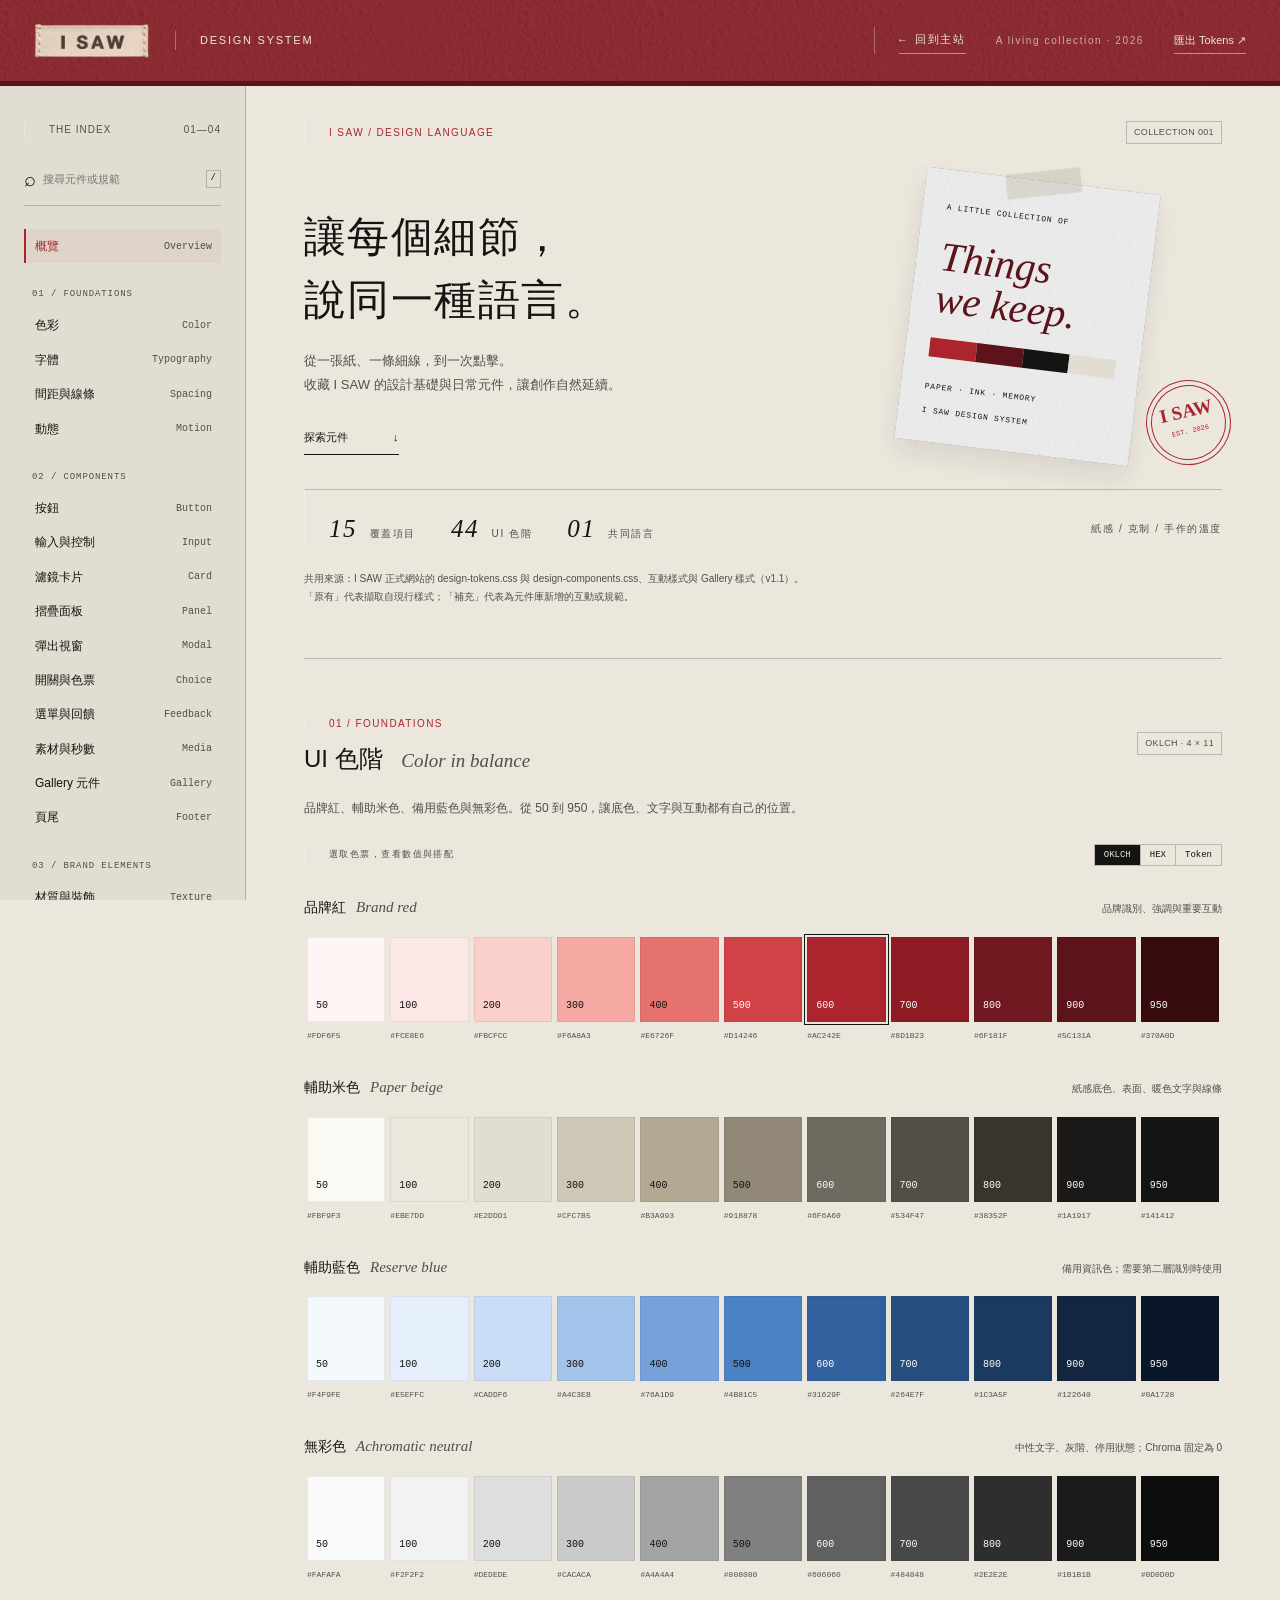
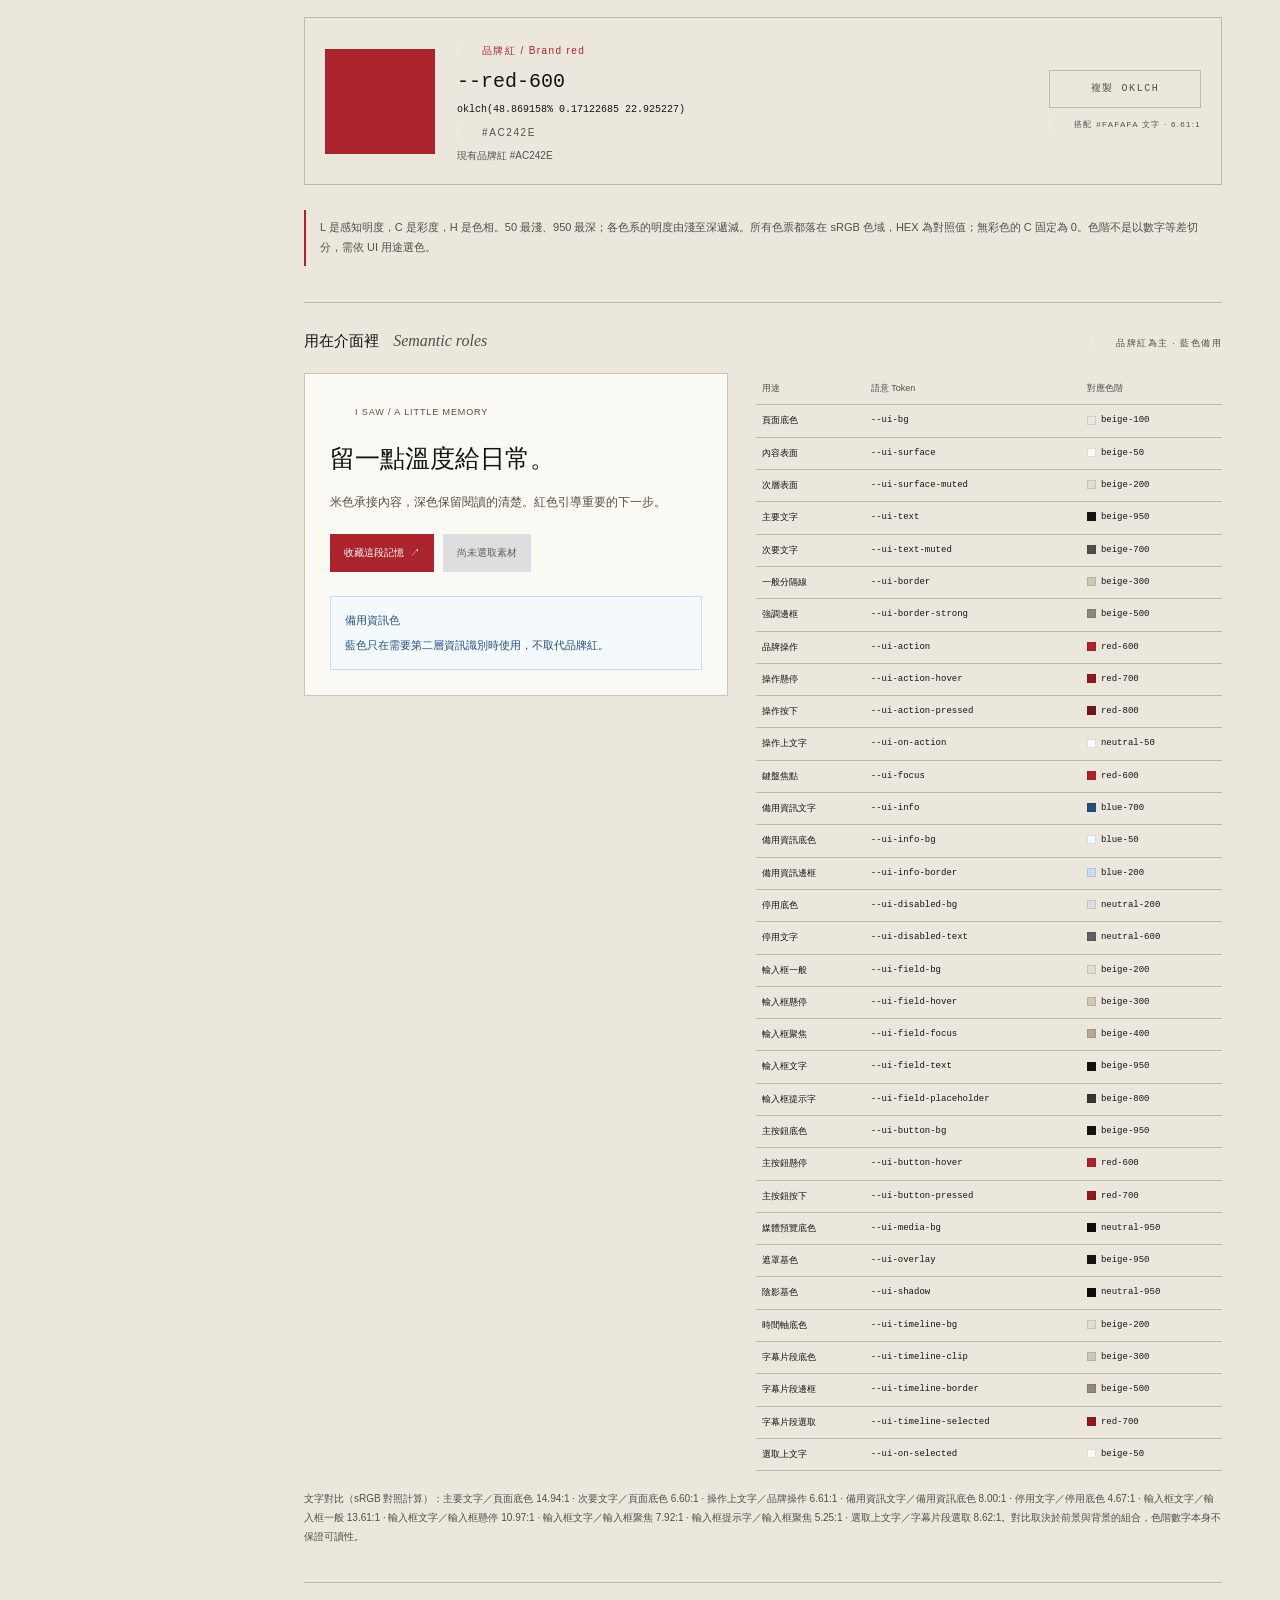
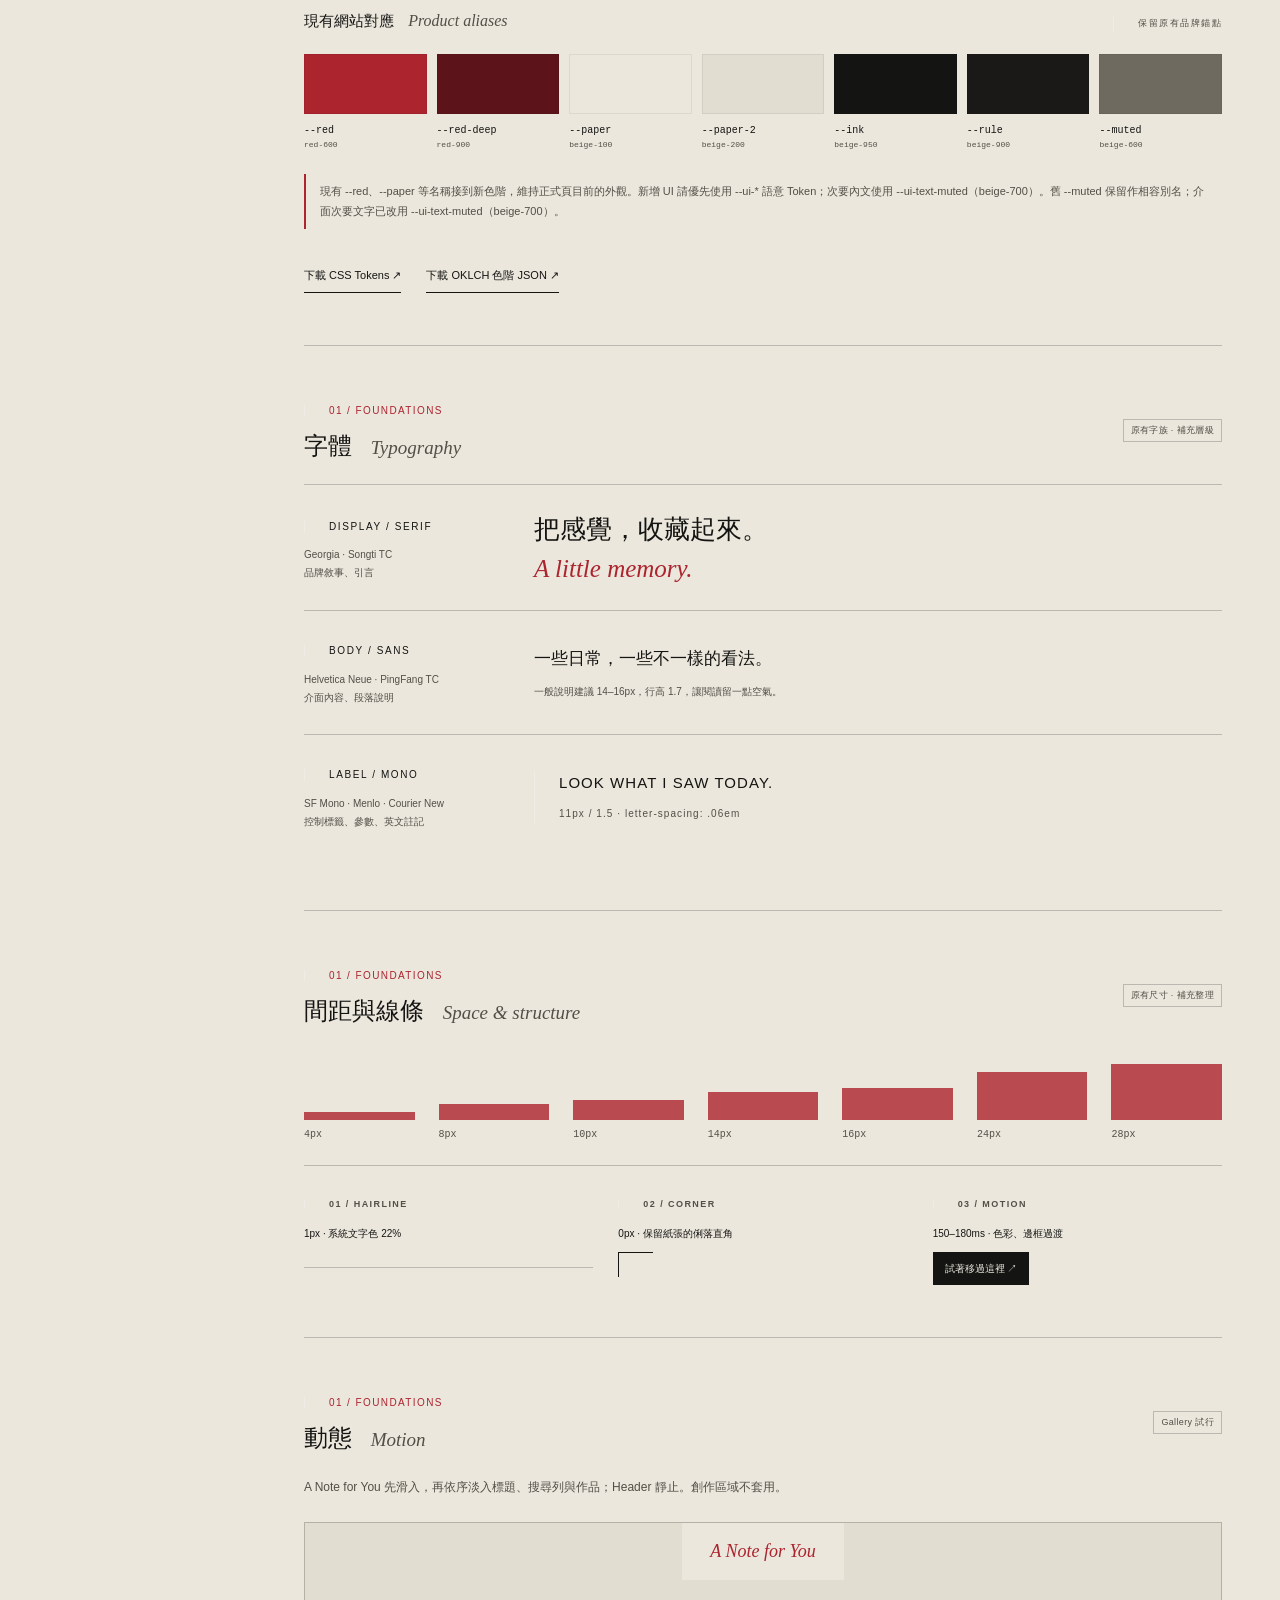
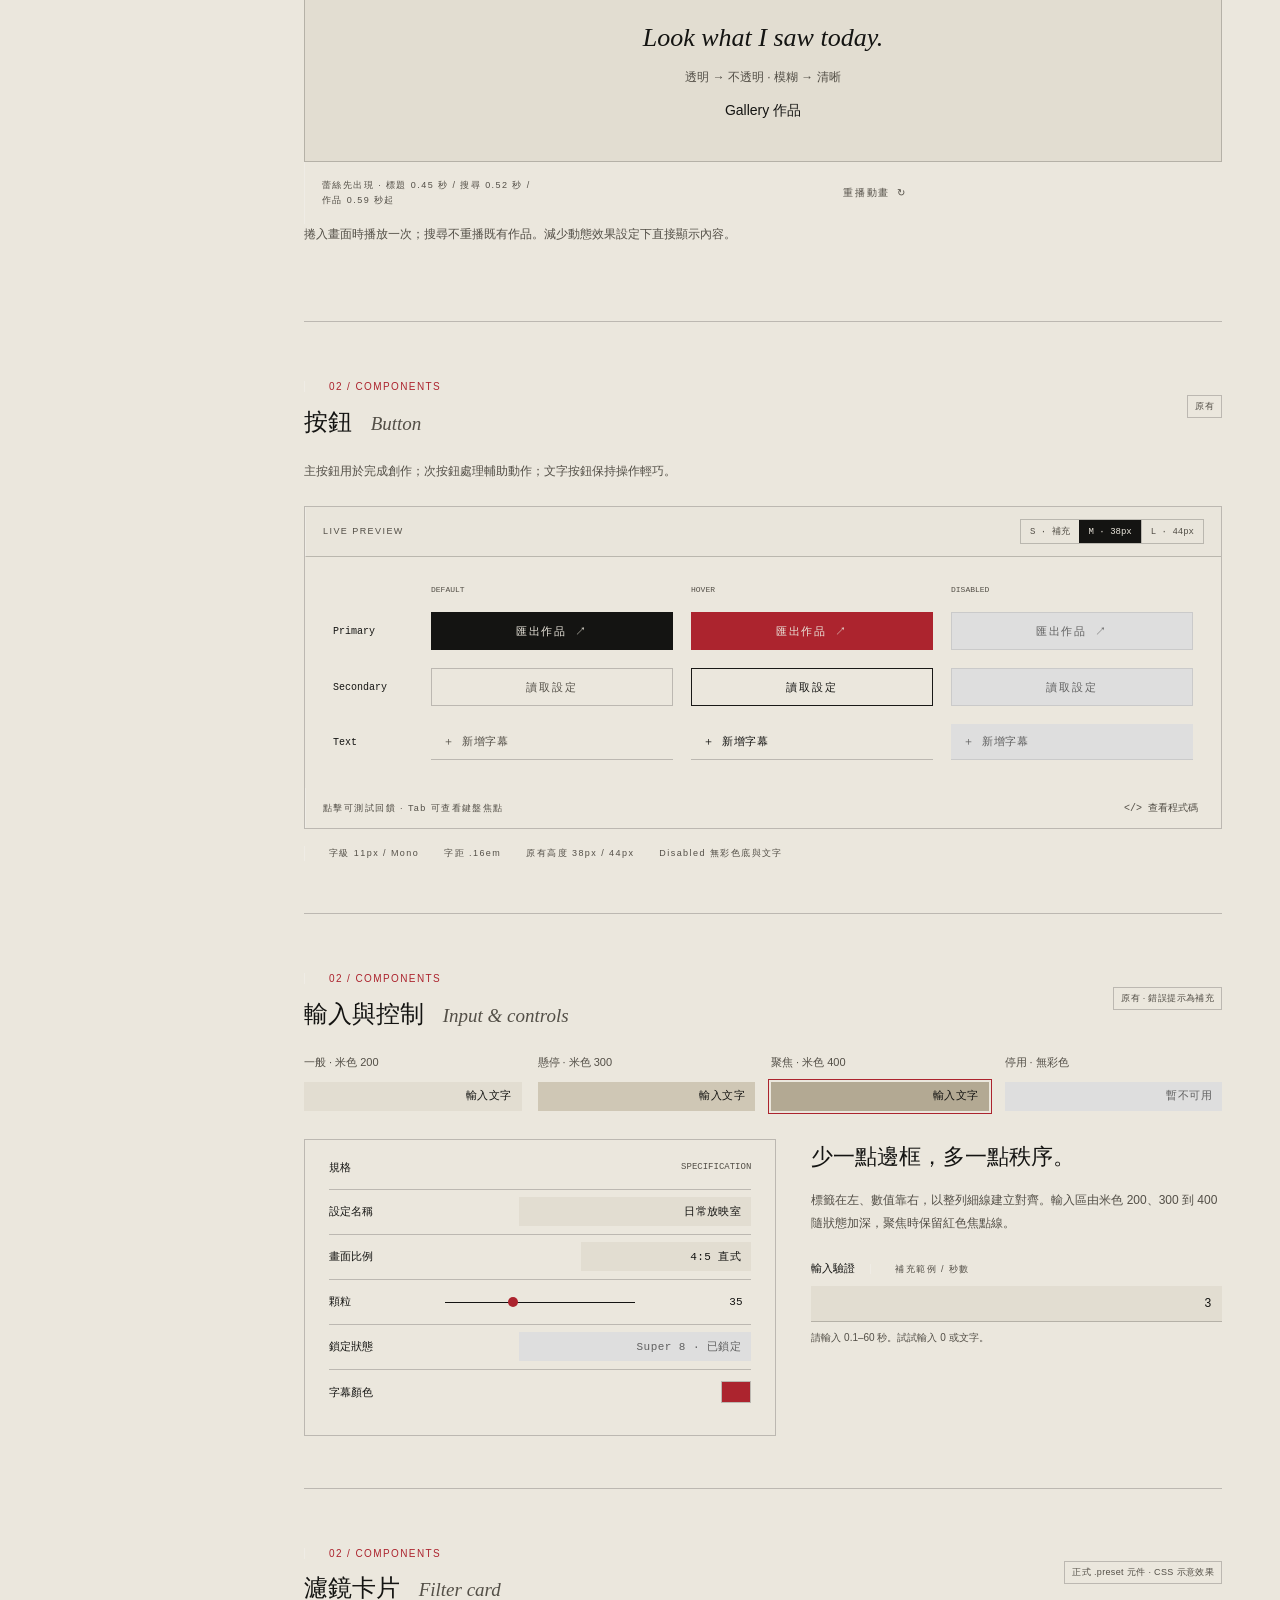
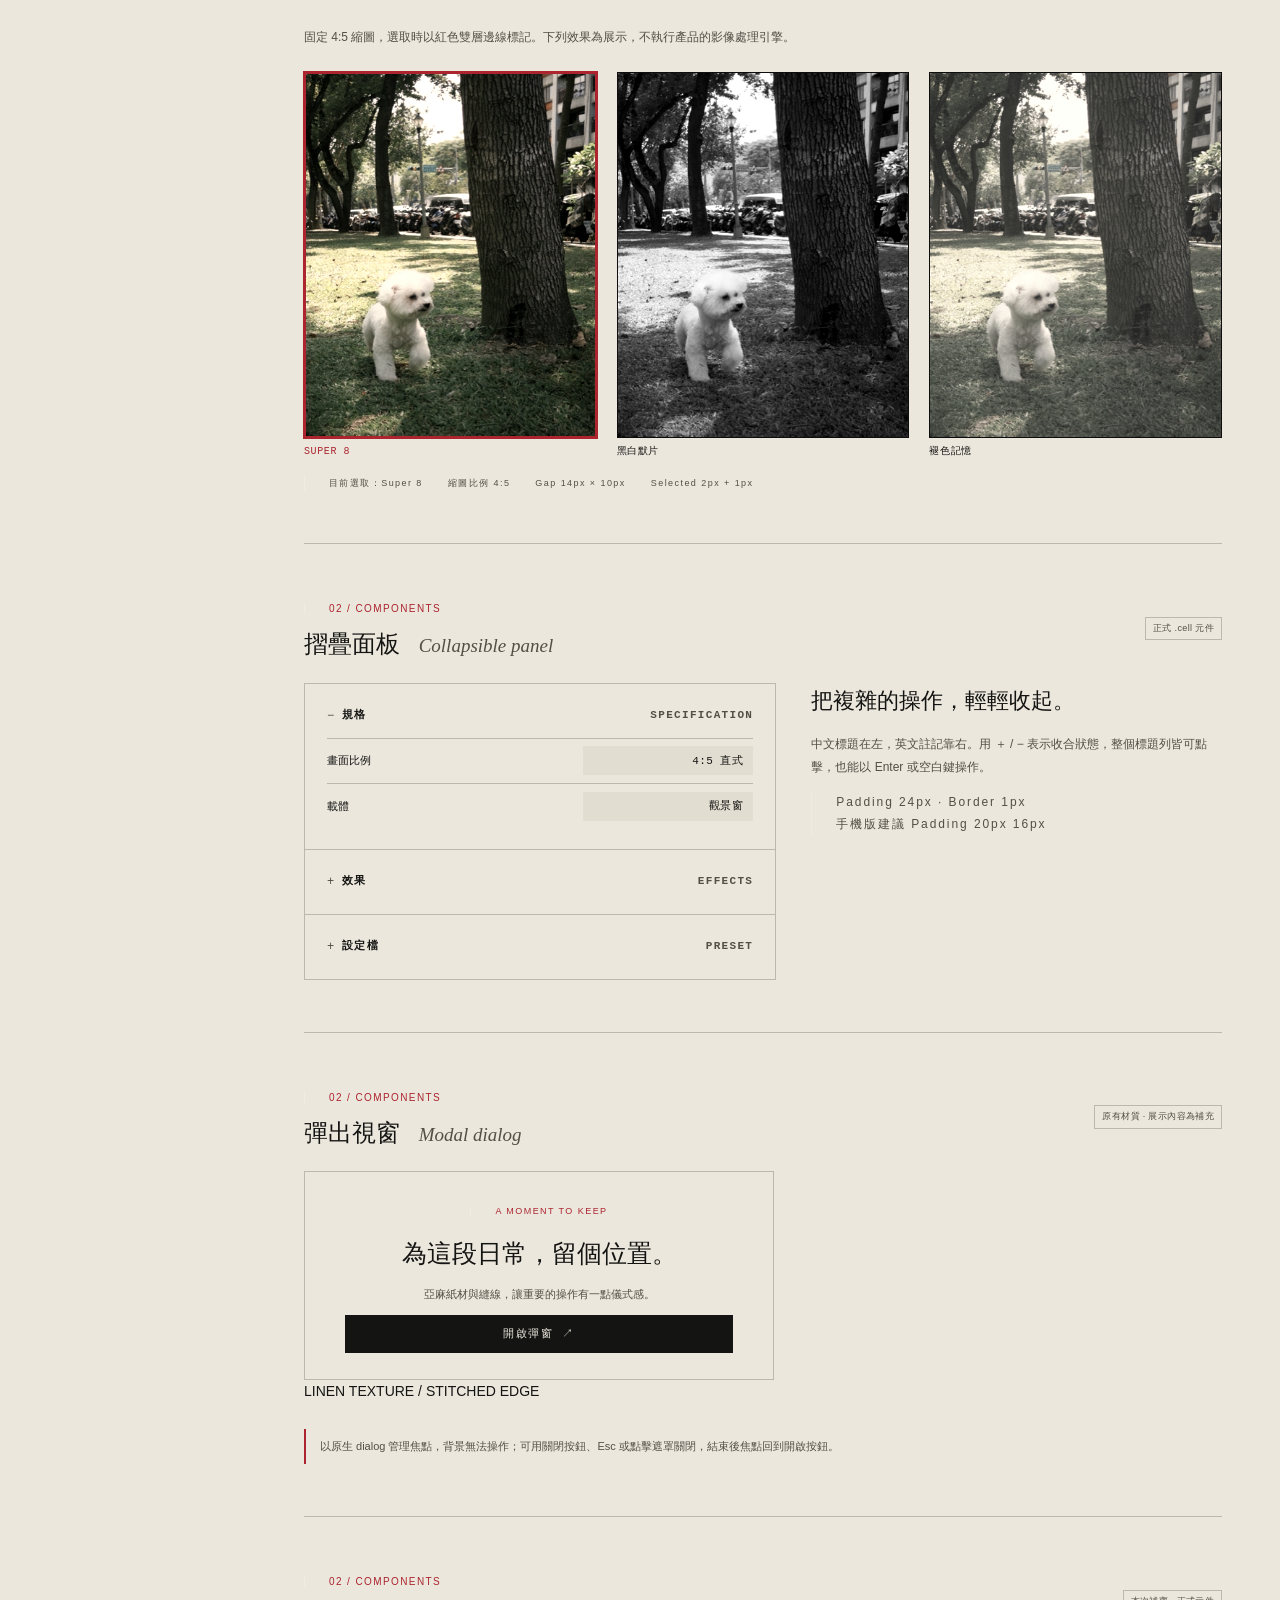
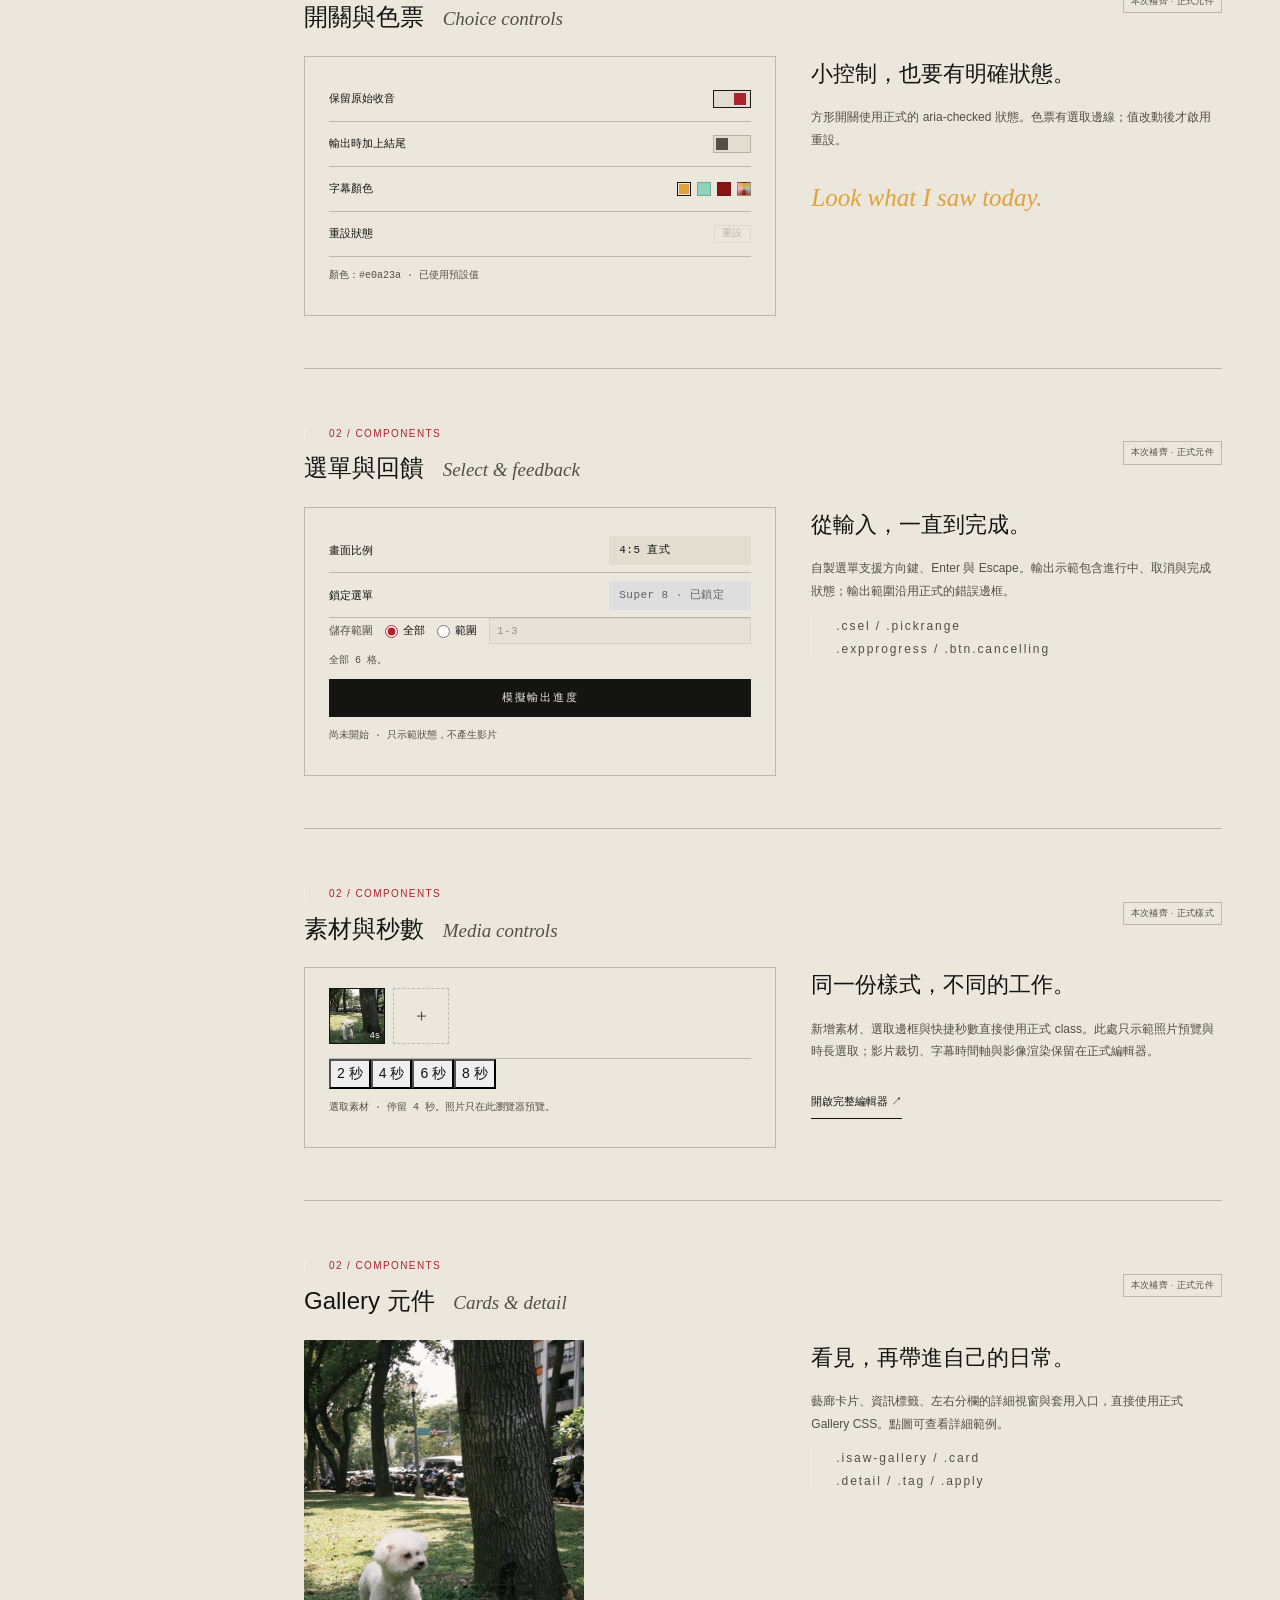
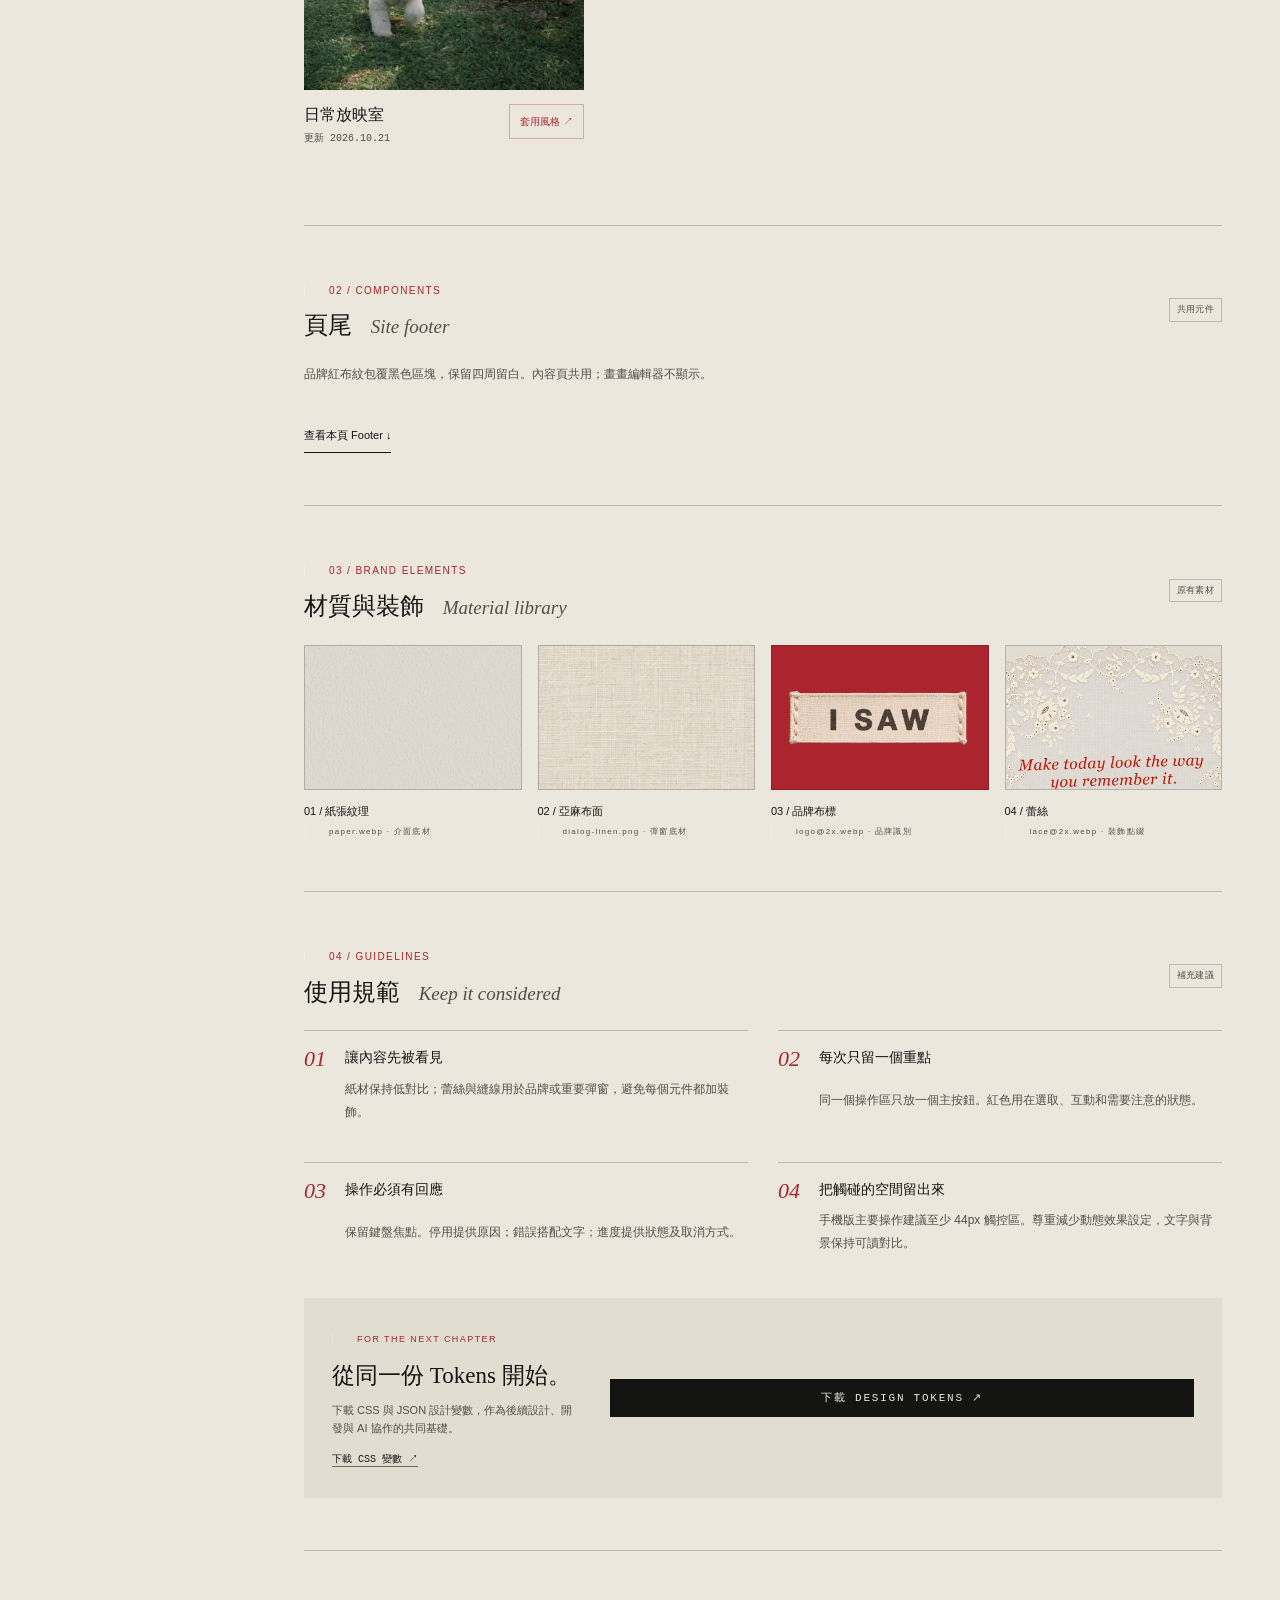
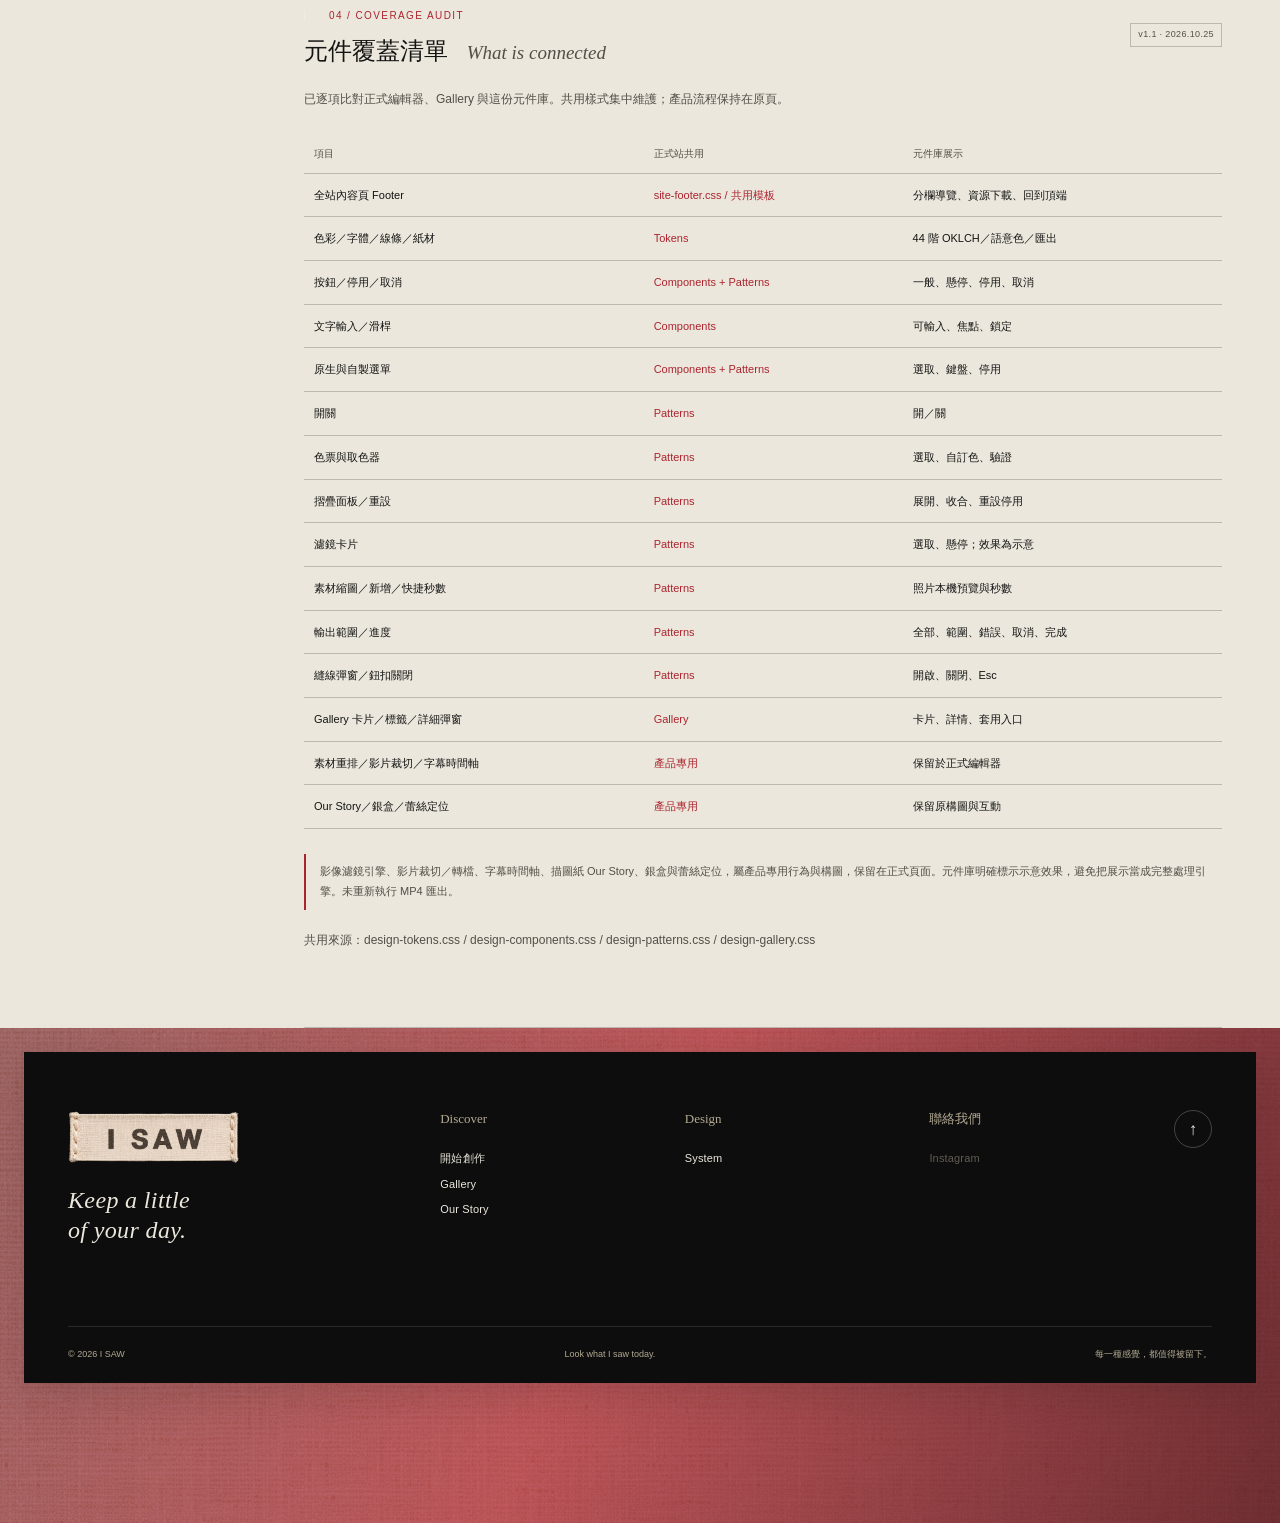
==== commit 69cc670f: "Apply shared OKLCH UI colors and warm beige field states" ====
--- a/design-system/index.html
+++ b/design-system/index.html
@@ -1,14 +1,14 @@
 <!doctype html>
-<html lang="zh-Hant"><head><meta charset="utf-8"><meta name="viewport" content="width=device-width, initial-scale=1"><title>I SAW · Design System</title><link rel="icon" href="../assets/favicon-32.png"><meta name="description" content="把日常的樣子，整理成共同的語言。I SAW 互動元件庫與設計規範。"><link rel="stylesheet" href="../assets/design-tokens.css?v=1.2.1"><link rel="stylesheet" href="../assets/design-components.css?v=1.0.0"><link rel="stylesheet" href="style.css?v=1.3.1"><link rel="stylesheet" href="../assets/design-patterns.css?v=1.1.0"><link rel="stylesheet" href="../assets/design-gallery.css?v=1.1.0"><link rel="stylesheet" href="../assets/site-footer.css?v=1.1.1"><script src="../assets/site-footer.js?v=1.0.0" defer></script><link rel="stylesheet" href="../assets/design-motion.css?v=1.0.4"></head>
+<html lang="zh-Hant"><head><meta charset="utf-8"><meta name="viewport" content="width=device-width, initial-scale=1"><title>I SAW · Design System</title><link rel="icon" href="../assets/favicon-32.png"><meta name="description" content="把日常的樣子，整理成共同的語言。I SAW 互動元件庫與設計規範。"><link rel="stylesheet" href="../assets/design-tokens.css?v=1.3.0"><link rel="stylesheet" href="../assets/design-components.css?v=1.1.0"><link rel="stylesheet" href="style.css?v=1.4.0"><link rel="stylesheet" href="../assets/design-patterns.css?v=1.2.0"><link rel="stylesheet" href="../assets/design-gallery.css?v=1.2.0"><link rel="stylesheet" href="../assets/site-footer.css?v=1.2.0"><script src="../assets/site-footer.js?v=1.0.0" defer></script><link rel="stylesheet" href="../assets/design-motion.css?v=1.0.4"></head>
 <body id="top"><a class="skip" href="#main">跳到內容</a><header><a href="#overview" class="brand"><img src="../assets/logo@2x.webp" alt="I SAW"><span>DESIGN SYSTEM</span></a><div class="head-right"><a class="top-link return-home" href="../film_gallery.html">← 回到主站</a><span class="edition">A living collection · 2026</span><button id="download" class="top-link">匯出 Tokens ↗</button></div></header>
-<div class="shell"><aside><div class="side-title">THE INDEX <span>01—04</span></div><label class="search"><span>⌕</span><input id="search" type="search" placeholder="搜尋元件或規範" aria-label="搜尋元件或規範"><kbd>/</kbd></label><nav aria-label="Design system 導覽"><a href="#overview" class="active"><span>概覽</span><i>Overview</i></a><p>01 / FOUNDATIONS</p><a href="#colors">色彩 <i>Color</i></a><a href="#typography">字體 <i>Typography</i></a><a href="#spacing">間距與線條 <i>Spacing</i></a><a href="#motion">動態 <i>Motion</i></a><p>02 / COMPONENTS</p><a href="#buttons">按鈕 <i>Button</i></a><a href="#inputs">輸入與控制 <i>Input</i></a><a href="#cards">濾鏡卡片 <i>Card</i></a><a href="#panels">摺疊面板 <i>Panel</i></a><a href="#modal">彈出視窗 <i>Modal</i></a><a href="#choices">開關與色票 <i>Choice</i></a><a href="#selects">選單與回饋 <i>Feedback</i></a><a href="#media">素材與秒數 <i>Media</i></a><a href="#gallery-patterns">Gallery 元件 <i>Gallery</i></a><a href="#footer-pattern">頁尾 <i>Footer</i></a><p>03 / BRAND ELEMENTS</p><a href="#materials">材質與裝飾 <i>Texture</i></a><p>04 / GUIDELINES</p><a href="#guidelines">使用規範 <i>Usage</i></a><a href="#coverage">元件覆蓋清單 <i>Coverage</i></a></nav><div class="side-bottom"><span class="status-dot"></span> v1.2 · OKLCH 色階<br><small>Look what I saw today.</small></div></aside>
+<div class="shell"><aside><div class="side-title">THE INDEX <span>01—04</span></div><label class="search"><span>⌕</span><input id="search" type="search" placeholder="搜尋元件或規範" aria-label="搜尋元件或規範"><kbd>/</kbd></label><nav aria-label="Design system 導覽"><a href="#overview" class="active"><span>概覽</span><i>Overview</i></a><p>01 / FOUNDATIONS</p><a href="#colors">色彩 <i>Color</i></a><a href="#typography">字體 <i>Typography</i></a><a href="#spacing">間距與線條 <i>Spacing</i></a><a href="#motion">動態 <i>Motion</i></a><p>02 / COMPONENTS</p><a href="#buttons">按鈕 <i>Button</i></a><a href="#inputs">輸入與控制 <i>Input</i></a><a href="#cards">濾鏡卡片 <i>Card</i></a><a href="#panels">摺疊面板 <i>Panel</i></a><a href="#modal">彈出視窗 <i>Modal</i></a><a href="#choices">開關與色票 <i>Choice</i></a><a href="#selects">選單與回饋 <i>Feedback</i></a><a href="#media">素材與秒數 <i>Media</i></a><a href="#gallery-patterns">Gallery 元件 <i>Gallery</i></a><a href="#footer-pattern">頁尾 <i>Footer</i></a><p>03 / BRAND ELEMENTS</p><a href="#materials">材質與裝飾 <i>Texture</i></a><p>04 / GUIDELINES</p><a href="#guidelines">使用規範 <i>Usage</i></a><a href="#coverage">元件覆蓋清單 <i>Coverage</i></a></nav><div class="side-bottom"><span class="status-dot"></span> v1.3 · UI 系統色<br><small>Look what I saw today.</small></div></aside>
 <main id="main"><section id="overview" data-keys="overview 概覽"><div class="eyebrow">I SAW / DESIGN LANGUAGE <span class="tag">COLLECTION 001</span></div><div class="hero"><div><h1>讓每個細節，<br>說同一種語言。</h1><p class="intro">從一張紙、一條細線，到一次點擊。<br>收藏 I SAW 的設計基礎與日常元件，讓創作自然延續。</p><a class="jump" href="#buttons">探索元件 <span>↓</span></a></div><div class="hero-art" aria-hidden="true"><div class="specimen"><span class="specimen-top">A LITTLE COLLECTION OF</span><strong>Things<br>we keep.</strong><div class="sample-palette"><b></b><b></b><b></b><b></b></div><span class="specimen-bottom">PAPER · INK · MEMORY<br>I SAW DESIGN SYSTEM</span></div><div class="stamp">I SAW<br><small>EST. 2026</small></div></div></div><div class="overview-bottom"><span><b>15</b> 覆蓋項目</span><span><b>44</b> UI 色階</span><span><b>01</b> 共同語言</span><p>紙感 / 克制 / 手作的溫度</p></div><div class="source-note">共用來源：I SAW 正式網站的 design-tokens.css 與 design-components.css、互動樣式與 Gallery 樣式（v1.1）。<br>「原有」代表擷取自現行樣式；「補充」代表為元件庫新增的互動或規範。</div></section>
-<section id="colors" data-keys="color colors 色彩 顏色 token oklch 色階 紅色 米色 藍色 無彩 50 950"><div class="section-head"><div><span class="eyebrow">01 / FOUNDATIONS</span><h2>UI 色階 <em>Color in balance</em></h2></div><span class="tag">OKLCH · 4 × 11</span></div><p class="desc">品牌紅、輔助米色、備用藍色與無彩色。從 50 到 950，讓底色、文字與互動都有自己的位置。</p><div class="color-toolbar"><span class="mono">選取色票，查看數值與搭配</span><div class="segmented" id="color-format" aria-label="複製色彩格式"><button data-format="oklch" class="selected" aria-pressed="true">OKLCH</button><button data-format="hex" aria-pressed="false">HEX</button><button data-format="token" aria-pressed="false">Token</button></div></div><div id="color-palettes" aria-label="四個色系的完整色階"><p class="desc">正在載入 OKLCH 色階…</p></div><div class="color-inspector" id="color-inspector" aria-live="polite"><div class="inspect-chip" id="inspect-chip"></div><div class="inspect-details"><span class="eyebrow" id="inspect-family">BRAND RED</span><h3 id="inspect-name">red-600</h3><code id="inspect-oklch"></code><span class="mono" id="inspect-hex"></span><small id="inspect-anchor"></small></div><div class="inspect-actions"><button class="btn btn-secondary" id="copy-shade">複製 OKLCH</button><span class="mono" id="inspect-contrast"></span></div></div><div class="note">L 是感知明度，C 是彩度，H 是色相。50 最淺、950 最深；各色系的明度由淺至深遞減。所有色票都落在 sRGB 色域，HEX 為對照值；無彩色的 C 固定為 0。色階不是以數字等差切分，需依 UI 用途選色。</div><div class="color-subheading"><h3>用在介面裡 <em>Semantic roles</em></h3><span class="mono">品牌紅為主 · 藍色備用</span></div><div class="color-ui-demo"><div class="color-ui-surface"><span class="mono">I SAW / A LITTLE MEMORY</span><h3>留一點溫度給日常。</h3><p>米色承接內容，深色保留閱讀的清楚。紅色引導重要的下一步。</p><div class="color-action-row"><button class="color-brand-action" id="color-action-demo">收藏這段記憶 ↗</button><button class="color-disabled-action" disabled>尚未選取素材</button></div><div class="color-info-demo"><strong>備用資訊色</strong><span>藍色只在需要第二層資訊識別時使用，不取代品牌紅。</span></div></div><div class="semantic-table-wrap"><table class="semantic-table"><thead><tr><th>用途</th><th>語意 Token</th><th>對應色階</th></tr></thead><tbody id="semantic-color-rows"></tbody></table></div></div><p class="color-contrast-note" id="color-contrast-summary"></p><div class="color-subheading"><h3>現有網站對應 <em>Product aliases</em></h3><span class="mono">保留原有品牌錨點</span></div><div class="swatches" id="swatches"></div><div class="note">現有 --red、--paper 等名稱接到新色階，維持正式頁目前的外觀。新增 UI 請優先使用 --ui-* 語意 Token；次要內文使用 --ui-text-muted（beige-700）。舊 --muted 保留為 beige-600，與米色底的對比約 4.35:1，不作為新的一般小字配色。</div><div class="color-downloads"><a class="jump" href="../assets/design-tokens.css" download="i-saw.tokens.css">下載 CSS Tokens ↗</a><a class="jump" href="../assets/design-colors.json" download="i-saw.colors.json">下載 OKLCH 色階 JSON ↗</a></div></section>
+<section id="colors" data-keys="color colors 色彩 顏色 token oklch 色階 紅色 米色 藍色 無彩 50 950"><div class="section-head"><div><span class="eyebrow">01 / FOUNDATIONS</span><h2>UI 色階 <em>Color in balance</em></h2></div><span class="tag">OKLCH · 4 × 11</span></div><p class="desc">品牌紅、輔助米色、備用藍色與無彩色。從 50 到 950，讓底色、文字與互動都有自己的位置。</p><div class="color-toolbar"><span class="mono">選取色票，查看數值與搭配</span><div class="segmented" id="color-format" aria-label="複製色彩格式"><button data-format="oklch" class="selected" aria-pressed="true">OKLCH</button><button data-format="hex" aria-pressed="false">HEX</button><button data-format="token" aria-pressed="false">Token</button></div></div><div id="color-palettes" aria-label="四個色系的完整色階"><p class="desc">正在載入 OKLCH 色階…</p></div><div class="color-inspector" id="color-inspector" aria-live="polite"><div class="inspect-chip" id="inspect-chip"></div><div class="inspect-details"><span class="eyebrow" id="inspect-family">BRAND RED</span><h3 id="inspect-name">red-600</h3><code id="inspect-oklch"></code><span class="mono" id="inspect-hex"></span><small id="inspect-anchor"></small></div><div class="inspect-actions"><button class="btn btn-secondary" id="copy-shade">複製 OKLCH</button><span class="mono" id="inspect-contrast"></span></div></div><div class="note">L 是感知明度，C 是彩度，H 是色相。50 最淺、950 最深；各色系的明度由淺至深遞減。所有色票都落在 sRGB 色域，HEX 為對照值；無彩色的 C 固定為 0。色階不是以數字等差切分，需依 UI 用途選色。</div><div class="color-subheading"><h3>用在介面裡 <em>Semantic roles</em></h3><span class="mono">品牌紅為主 · 藍色備用</span></div><div class="color-ui-demo"><div class="color-ui-surface"><span class="mono">I SAW / A LITTLE MEMORY</span><h3>留一點溫度給日常。</h3><p>米色承接內容，深色保留閱讀的清楚。紅色引導重要的下一步。</p><div class="color-action-row"><button class="color-brand-action" id="color-action-demo">收藏這段記憶 ↗</button><button class="color-disabled-action" disabled>尚未選取素材</button></div><div class="color-info-demo"><strong>備用資訊色</strong><span>藍色只在需要第二層資訊識別時使用，不取代品牌紅。</span></div></div><div class="semantic-table-wrap"><table class="semantic-table"><thead><tr><th>用途</th><th>語意 Token</th><th>對應色階</th></tr></thead><tbody id="semantic-color-rows"></tbody></table></div></div><p class="color-contrast-note" id="color-contrast-summary"></p><div class="color-subheading"><h3>現有網站對應 <em>Product aliases</em></h3><span class="mono">保留原有品牌錨點</span></div><div class="swatches" id="swatches"></div><div class="note">現有 --red、--paper 等名稱接到新色階，維持正式頁目前的外觀。新增 UI 請優先使用 --ui-* 語意 Token；次要內文使用 --ui-text-muted（beige-700）。舊 --muted 保留作相容別名；介面次要文字已改用 --ui-text-muted（beige-700）。</div><div class="color-downloads"><a class="jump" href="../assets/design-tokens.css" download="i-saw.tokens.css">下載 CSS Tokens ↗</a><a class="jump" href="../assets/design-colors.json" download="i-saw.colors.json">下載 OKLCH 色階 JSON ↗</a></div></section>
 <section id="typography" data-keys="typography 字體 文字 排版 font"><div class="section-head"><div><span class="eyebrow">01 / FOUNDATIONS</span><h2>字體 <em>Typography</em></h2></div><span class="tag">原有字族 · 補充層級</span></div><div class="type-row"><div><span class="mono">DISPLAY / SERIF</span><small>Georgia · Songti TC<br>品牌敘事、引言</small></div><div class="type-display">把感覺，收藏起來。<i>A little memory.</i></div></div><div class="type-row"><div><span class="mono">BODY / SANS</span><small>Helvetica Neue · PingFang TC<br>介面內容、段落說明</small></div><div class="type-body">一些日常，一些不一樣的看法。<small>一般說明建議 14–16px，行高 1.7，讓閱讀留一點空氣。</small></div></div><div class="type-row"><div><span class="mono">LABEL / MONO</span><small>SF Mono · Menlo · Courier New<br>控制標籤、參數、英文註記</small></div><div class="mono type-mono">LOOK WHAT I SAW TODAY.<small>11px / 1.5 · letter-spacing: .06em</small></div></div></section>
-<section id="spacing" data-keys="spacing 間距 線條 圓角 border"><div class="section-head"><div><span class="eyebrow">01 / FOUNDATIONS</span><h2>間距與線條 <em>Space & structure</em></h2></div><span class="tag">原有尺寸 · 補充整理</span></div><div class="spacing" id="spacing-bars"></div><div class="spec-grid"><div><b>01 / HAIRLINE</b><p>1px · rgba(20,20,18,.22)</p><div class="hairline"></div></div><div><b>02 / CORNER</b><p>0px · 保留紙張的俐落直角</p><div class="corner-demo"></div></div><div><b>03 / MOTION</b><p>150–180ms · 色彩、邊框過渡</p><button class="motion-demo" aria-label="懸停查看互動過渡">試著移過這裡 ↗</button></div></div></section>
+<section id="spacing" data-keys="spacing 間距 線條 圓角 border"><div class="section-head"><div><span class="eyebrow">01 / FOUNDATIONS</span><h2>間距與線條 <em>Space & structure</em></h2></div><span class="tag">原有尺寸 · 補充整理</span></div><div class="spacing" id="spacing-bars"></div><div class="spec-grid"><div><b>01 / HAIRLINE</b><p>1px · 系統文字色 22%</p><div class="hairline"></div></div><div><b>02 / CORNER</b><p>0px · 保留紙張的俐落直角</p><div class="corner-demo"></div></div><div><b>03 / MOTION</b><p>150–180ms · 色彩、邊框過渡</p><button class="motion-demo" aria-label="懸停查看互動過渡">試著移過這裡 ↗</button></div></div></section>
 <section id="motion" data-keys="motion animation 動態 動畫 模糊 清晰 淡入 透明 蕾絲"><div class="section-head"><div><span class="eyebrow">01 / FOUNDATIONS</span><h2>動態 <em>Motion</em></h2></div><span class="tag">Gallery 試行</span></div><p class="desc">A Note for You 先滑入，再依序淡入標題、搜尋列與作品；Header 靜止。創作區域不套用。</p><div class="isaw-motion-demo"><div class="isaw-motion-note-stage"><span id="motion-note-demo">A Note for You</span></div><div id="motion-content-demo"><h3 data-motion-demo-step style="--motion-reveal-delay:450ms">Look what I saw today.</h3><p data-motion-demo-step style="--motion-reveal-delay:520ms">透明 → 不透明 · 模糊 → 清晰</p><span data-motion-demo-step style="display:inline-block;--motion-reveal-delay:590ms">Gallery 作品</span></div></div><div class="play-footer"><span>蕾絲先出現 · 標題 0.45 秒 / 搜尋 0.52 秒 / 作品 0.59 秒起</span><button class="btn btn-secondary" id="motion-replay">重播動畫 ↻</button></div><p class="desc">捲入畫面時播放一次；搜尋不重播既有作品。減少動態效果設定下直接顯示內容。</p></section>
-<section id="buttons" data-keys="button buttons 按鈕 primary secondary"><div class="section-head"><div><span class="eyebrow">02 / COMPONENTS</span><h2>按鈕 <em>Button</em></h2></div><span class="tag">原有</span></div><p class="desc">主按鈕用於完成創作；次按鈕處理輔助動作；文字按鈕保持操作輕巧。</p><div class="playground"><div class="play-toolbar"><span>LIVE PREVIEW</span><div class="segmented" id="button-size" aria-label="按鈕尺寸"><button data-size="small" aria-pressed="false">S · 補充</button><button class="selected" data-size="default" aria-pressed="true">M · 38px</button><button data-size="large" aria-pressed="false">L · 44px</button></div></div><div class="button-matrix"><span></span><span>DEFAULT</span><span>HOVER</span><span>DISABLED</span><label>Primary</label><button class="btn btn-primary primary demo-action">匯出作品 ↗</button><button class="btn btn-primary primary force-hover demo-action">匯出作品 ↗</button><button class="btn btn-primary primary" disabled>匯出作品 ↗</button><label>Secondary</label><button class="btn btn-secondary secondary demo-action">讀取設定</button><button class="btn btn-secondary secondary force-hover demo-action">讀取設定</button><button class="btn btn-secondary secondary" disabled>讀取設定</button><label>Text</label><button class="btn btn-text text demo-action">＋ 新增字幕</button><button class="btn btn-text text force-hover demo-action">＋ 新增字幕</button><button class="btn btn-text text" disabled>＋ 新增字幕</button></div><div class="play-footer">點擊可測試回饋 · Tab 可查看鍵盤焦點 <button data-code="button">&lt;/&gt; 查看程式碼</button></div><pre class="code" id="code-button" hidden></pre></div><div class="spec-line"><span>字級 11px / Mono</span><span>字距 .16em</span><span>原有高度 38px / 44px</span><span>Disabled opacity .42</span></div></section>
-<section id="inputs" data-keys="input 表單 輸入 select slider range 控制"><div class="section-head"><div><span class="eyebrow">02 / COMPONENTS</span><h2>輸入與控制 <em>Input & controls</em></h2></div><span class="tag">原有 · 錯誤提示為補充</span></div><div class="two-col"><div class="playground input-demo"><div class="mini-title">規格 <span>SPECIFICATION</span></div><label class="rowline">設定名稱 <input type="text" value="日常放映室" aria-label="設定名稱"></label><label class="rowline">畫面比例 <select aria-label="畫面比例"><option>4:5 直式</option><option>1:1 正方形</option><option>16:9 橫式</option></select></label><label class="rowline">顆粒 <input id="grain" type="range" min="0" max="100" value="35"><output for="grain" id="grain-output">35</output></label><label class="rowline">鎖定狀態 <input type="text" value="Super 8 · 已鎖定" disabled aria-label="已鎖定濾鏡"></label><label class="rowline">字幕顏色 <input type="color" value="#ac242e" aria-label="字幕顏色"></label></div><div class="field-notes"><h3>少一點邊框，多一點秩序。</h3><p>標籤在左、數值靠右，以整列細線建立對齊。輸入區使用 5% Ink 淺底，Focus 加深並保留可見焦點。</p><label for="duration">輸入驗證 <span class="mono">補充範例 / 秒數</span></label><input id="duration" type="text" inputmode="decimal" value="3" aria-describedby="duration-help"><small id="duration-help">請輸入 0.1–60 秒。試試輸入 0 或文字。</small></div></div></section>
+<section id="buttons" data-keys="button buttons 按鈕 primary secondary"><div class="section-head"><div><span class="eyebrow">02 / COMPONENTS</span><h2>按鈕 <em>Button</em></h2></div><span class="tag">原有</span></div><p class="desc">主按鈕用於完成創作；次按鈕處理輔助動作；文字按鈕保持操作輕巧。</p><div class="playground"><div class="play-toolbar"><span>LIVE PREVIEW</span><div class="segmented" id="button-size" aria-label="按鈕尺寸"><button data-size="small" aria-pressed="false">S · 補充</button><button class="selected" data-size="default" aria-pressed="true">M · 38px</button><button data-size="large" aria-pressed="false">L · 44px</button></div></div><div class="button-matrix"><span></span><span>DEFAULT</span><span>HOVER</span><span>DISABLED</span><label>Primary</label><button class="btn btn-primary primary demo-action">匯出作品 ↗</button><button class="btn btn-primary primary force-hover demo-action">匯出作品 ↗</button><button class="btn btn-primary primary" disabled>匯出作品 ↗</button><label>Secondary</label><button class="btn btn-secondary secondary demo-action">讀取設定</button><button class="btn btn-secondary secondary force-hover demo-action">讀取設定</button><button class="btn btn-secondary secondary" disabled>讀取設定</button><label>Text</label><button class="btn btn-text text demo-action">＋ 新增字幕</button><button class="btn btn-text text force-hover demo-action">＋ 新增字幕</button><button class="btn btn-text text" disabled>＋ 新增字幕</button></div><div class="play-footer">點擊可測試回饋 · Tab 可查看鍵盤焦點 <button data-code="button">&lt;/&gt; 查看程式碼</button></div><pre class="code" id="code-button" hidden></pre></div><div class="spec-line"><span>字級 11px / Mono</span><span>字距 .16em</span><span>原有高度 38px / 44px</span><span>Disabled 無彩色底與文字</span></div></section>
+<section id="inputs" data-keys="input 表單 輸入 select slider range 控制"><div class="section-head"><div><span class="eyebrow">02 / COMPONENTS</span><h2>輸入與控制 <em>Input & controls</em></h2></div><span class="tag">原有 · 錯誤提示為補充</span></div><div class="field-state-grid"><label>一般 · 米色 200<input type="text" value="輸入文字" aria-label="一般輸入框範例"></label><label>懸停 · 米色 300<input type="text" class="state-hover" value="輸入文字" aria-label="懸停輸入框範例"></label><label>聚焦 · 米色 400<input type="text" class="state-focus" value="輸入文字" aria-label="聚焦輸入框範例"></label><label>停用 · 無彩色<input type="text" value="暫不可用" disabled aria-label="停用輸入框範例"></label></div><div class="two-col"><div class="playground input-demo"><div class="mini-title">規格 <span>SPECIFICATION</span></div><label class="rowline">設定名稱 <input type="text" value="日常放映室" aria-label="設定名稱"></label><label class="rowline">畫面比例 <select aria-label="畫面比例"><option>4:5 直式</option><option>1:1 正方形</option><option>16:9 橫式</option></select></label><label class="rowline">顆粒 <input id="grain" type="range" min="0" max="100" value="35"><output for="grain" id="grain-output">35</output></label><label class="rowline">鎖定狀態 <input type="text" value="Super 8 · 已鎖定" disabled aria-label="已鎖定濾鏡"></label><label class="rowline">字幕顏色 <input type="color" value="#ac242e" aria-label="字幕顏色"></label></div><div class="field-notes"><h3>少一點邊框，多一點秩序。</h3><p>標籤在左、數值靠右，以整列細線建立對齊。輸入區由米色 200、300 到 400 隨狀態加深，聚焦時保留紅色焦點線。</p><label for="duration">輸入驗證 <span class="mono">補充範例 / 秒數</span></label><input id="duration" type="text" inputmode="decimal" value="3" aria-describedby="duration-help"><small id="duration-help">請輸入 0.1–60 秒。試試輸入 0 或文字。</small></div></div></section>
 <section id="cards" data-keys="card 卡片 濾鏡 filter 選取"><div class="section-head"><div><span class="eyebrow">02 / COMPONENTS</span><h2>濾鏡卡片 <em>Filter card</em></h2></div><span class="tag">正式 .preset 元件 · CSS 示意效果</span></div><p class="desc">固定 4:5 縮圖，選取時以紅色雙層邊線標記。下列效果為展示，不執行產品的影像處理引擎。</p><div class="filter-cards"><button class="preset on" data-filter="Super 8" aria-pressed="true"><span class="pv"><span class="thumb super8"><img src="../assets/preset-sample.webp" alt="Super 8示意照片"></span><span class="cap">暖色與顆粒，保留日常的溫度。</span></span><b>Super 8</b></button><button class="preset " data-filter="黑白默片" aria-pressed="false"><span class="pv"><span class="thumb bw"><img src="../assets/preset-sample.webp" alt="黑白默片示意照片"></span><span class="cap">讓光影成為主角。</span></span><b>黑白默片</b></button><button class="preset " data-filter="褪色記憶" aria-pressed="false"><span class="pv"><span class="thumb faded"><img src="../assets/preset-sample.webp" alt="褪色記憶示意照片"></span><span class="cap">像一張放久了的照片。</span></span><b>褪色記憶</b></button></div><div class="spec-line"><span id="filter-status" aria-live="polite">目前選取：Super 8</span><span>縮圖比例 4:5</span><span>Gap 14px × 10px</span><span>Selected 2px + 1px</span></div></section>
 <section id="panels" data-keys="panel accordion 面板 摺疊 收合"><div class="section-head"><div><span class="eyebrow">02 / COMPONENTS</span><h2>摺疊面板 <em>Collapsible panel</em></h2></div><span class="tag">正式 .cell 元件</span></div><div class="two-col"><div class="demo-panel"><div class="cell"><h2 tabindex="0" role="button" aria-expanded="true">規格 <span>SPECIFICATION</span></h2><div><label class="rowline">畫面比例 <select aria-label="面板畫面比例"><option>4:5 直式</option><option>1:1 正方形</option></select></label><label class="rowline">載體 <select aria-label="載體"><option>觀景窗</option><option>無外框</option><option>底片</option></select></label></div></div><div class="cell collapsed"><h2 tabindex="0" role="button" aria-expanded="false">效果 <span>EFFECTS</span></h2><div><p>Super 8 · 暖色、顆粒與輕微褪色。</p><label class="rowline">強度 <input type="range" value="60" aria-label="效果強度"></label></div></div><div class="cell collapsed"><h2 tabindex="0" role="button" aria-expanded="false">設定檔 <span>PRESET</span></h2><div><p>儲存並重複使用一組熟悉的風格。</p><button class="btn btn-secondary" id="panel-export">匯出展示 Tokens ↗</button></div></div></div><div class="field-notes"><h3>把複雜的操作，輕輕收起。</h3><p>中文標題在左，英文註記靠右。用 ＋ / − 表示收合狀態，整個標題列皆可點擊，也能以 Enter 或空白鍵操作。</p><p class="mono">Padding 24px · Border 1px<br>手機版建議 Padding 20px 16px</p></div></div></section>
 <section id="modal" data-keys="modal dialog 彈窗 視窗"><div class="section-head"><div><span class="eyebrow">02 / COMPONENTS</span><h2>彈出視窗 <em>Modal dialog</em></h2></div><span class="tag">原有材質 · 展示內容為補充</span></div><div class="modal-stage"><div class="modal-outline"><span class="mono">A MOMENT TO KEEP</span><h3>為這段日常，留個位置。</h3><p>亞麻紙材與縫線，讓重要的操作有一點儀式感。</p><button class="btn btn-primary primary" id="open-modal">開啟彈窗 ↗</button></div><span class="stage-caption">LINEN TEXTURE / STITCHED EDGE</span></div><div class="note">以原生 dialog 管理焦點，背景無法操作；可用關閉按鈕、Esc 或點擊遮罩關閉，結束後焦點回到開啟按鈕。</div></section>
@@ -19,7 +19,7 @@
 <section id="gallery-patterns" data-keys="gallery 藝廊 卡片 詳細 modal dialog tag 標籤"><div class="section-head"><div><span class="eyebrow">02 / COMPONENTS</span><h2>Gallery 元件 <em>Cards & detail</em></h2></div><span class="tag">本次補齊 · 正式元件</span></div><div class="two-col isaw-gallery"><article class="card demo-gallery-card"><button class="art" id="open-gallery-demo" aria-label="開啟 Gallery 詳細範例"><img src="../assets/preset-sample.webp" alt="日常放映室示意照片"></button><div class="card-head"><div><button class="title" id="open-gallery-title">日常放映室</button><time class="updated">更新 2026.10.21</time></div><a class="apply" href="https://laygi.github.io/i-saw/film_gallery.html?style=daily-screening" target="_blank" rel="noopener">套用風格 ↗</a></div></article><div class="field-notes"><h3>看見，再帶進自己的日常。</h3><p>藝廊卡片、資訊標籤、左右分欄的詳細視窗與套用入口，直接使用正式 Gallery CSS。點圖可查看詳細範例。</p><p class="mono">.isaw-gallery / .card<br>.detail / .tag / .apply</p></div><dialog class="detail" id="gallery-demo" aria-labelledby="gallery-demo-title"><button class="close" aria-label="關閉 Gallery 範例">×</button><div class="detail-layout"><div class="detail-art"><img src="../assets/preset-sample.webp" alt="風格示意照片"></div><div class="detail-side"><div class="detail-top"><span class="eyebrow">THE I SAW GALLERY</span><h2 id="gallery-demo-title">日常放映室</h2><time class="updated">更新 2026.10.21</time></div><div class="detail-body"><p class="description">青綠褪色、輕柔顆粒，與偶爾閃過的光。</p><dl class="facts"><dt>濾鏡</dt><dd>Super 8</dd><dt>比例</dt><dd>4:5 直式</dd><dt>尺寸</dt><dd>1080 × 1350</dd></dl><div class="tags"><button class="tag" data-demo-tag="底片">#底片</button><button class="tag" data-demo-tag="日常">#日常</button></div><p class="preview-note">此為元件展示。套用風格會開啟正式編輯器。</p></div><div class="detail-bottom"><a class="apply" href="https://laygi.github.io/i-saw/film_gallery.html?style=daily-screening" target="_blank" rel="noopener">套用風格 ↗</a></div></div></div></dialog></div></section>
 <section id="footer-pattern" data-keys="footer 頁尾 共用 全站 導覽 黑色"><div class="section-head"><div><span class="eyebrow">02 / COMPONENTS</span><h2>頁尾 <em>Site footer</em></h2></div><span class="tag">共用元件</span></div><p class="desc">品牌紅布紋包覆黑色區塊，保留四周留白。內容頁共用；畫畫編輯器不顯示。</p><a class="jump" href="#site-footer">查看本頁 Footer ↓</a></section><section id="materials" data-keys="texture 材質 紙 裝飾 logo 蕾絲 linen 品牌"><div class="section-head"><div><span class="eyebrow">03 / BRAND ELEMENTS</span><h2>材質與裝飾 <em>Material library</em></h2></div><span class="tag">原有素材</span></div><div class="material-grid"><figure><div class="paper-material"></div><figcaption>01 / 紙張紋理 <small>paper.webp · 介面底材</small></figcaption></figure><figure><div class="linen-material"></div><figcaption>02 / 亞麻布面 <small>dialog-linen.png · 彈窗底材</small></figcaption></figure><figure><div class="logo-material"><img src="../assets/logo@2x.webp" alt="I SAW 原有布標"></div><figcaption>03 / 品牌布標 <small>logo@2x.webp · 品牌識別</small></figcaption></figure><figure><div class="lace-material"><img src="../assets/lace@2x.webp" alt="原有蕾絲裝飾素材"></div><figcaption>04 / 蕾絲 <small>lace@2x.webp · 裝飾點綴</small></figcaption></figure></div></section>
 <section id="guidelines" data-keys="usage 使用規範 指引 accessibility 無障礙"><div class="section-head"><div><span class="eyebrow">04 / GUIDELINES</span><h2>使用規範 <em>Keep it considered</em></h2></div><span class="tag">補充建議</span></div><div class="usage-grid"><article><span>01</span><h3>讓內容先被看見</h3><p>紙材保持低對比；蕾絲與縫線用於品牌或重要彈窗，避免每個元件都加裝飾。</p></article><article><span>02</span><h3>每次只留一個重點</h3><p>同一個操作區只放一個主按鈕。紅色用在選取、互動和需要注意的狀態。</p></article><article><span>03</span><h3>操作必須有回應</h3><p>保留鍵盤焦點。停用提供原因；錯誤搭配文字；進度提供狀態及取消方式。</p></article><article><span>04</span><h3>把觸碰的空間留出來</h3><p>手機版主要操作建議至少 44px 觸控區。尊重減少動態效果設定，文字與背景保持可讀對比。</p></article></div><div class="handoff"><div><span class="mono">FOR THE NEXT CHAPTER</span><h3>從同一份 Tokens 開始。</h3><p>下載 CSS 與 JSON 設計變數，作為後續設計、開發與 AI 協作的共同基礎。</p></div><button class="btn btn-primary primary" id="download-bottom">下載 Design Tokens ↗</button></div></section><section id="coverage" data-keys="coverage 覆蓋 清單 稽核 遺漏 元件"><div class="section-head"><div><span class="eyebrow">04 / COVERAGE AUDIT</span><h2>元件覆蓋清單 <em>What is connected</em></h2></div><span class="tag">v1.1 · 2026.10.25</span></div><p class="desc">已逐項比對正式編輯器、Gallery 與這份元件庫。共用樣式集中維護；產品流程保持在原頁。</p><div class="audit-table-wrap"><table class="audit-table"><thead><tr><th>項目</th><th>正式站共用</th><th>元件庫展示</th></tr></thead><tbody id="coverage-rows"></tbody></table></div><div class="note">影像濾鏡引擎、影片裁切／轉檔、字幕時間軸、描圖紙 Our Story、銀盒與蕾絲定位，屬產品專用行為與構圖，保留在正式頁面。元件庫明確標示示意效果，避免把展示當成完整處理引擎。未重新執行 MP4 匯出。</div><p class="desc" style="margin-top:20px">共用來源：design-tokens.css / design-components.css / design-patterns.css / design-gallery.css</p></section><div id="empty" hidden>沒有符合的項目。試試「按鈕」、「色彩」或「材質」。</div></main></div>
-<dialog class="isaw-dialog-surface" id="demo-modal" aria-labelledby="dialog-title"><div class="dialog-stitch"></div><button class="dlgx dialog-close" aria-label="關閉彈窗"></button><span class="mono">I SAW / A LITTLE MEMORY</span><h2 id="dialog-title">把這一刻，收藏起來。</h2><p>這是 Design System 的彈窗展示。<br>紙感背景、縫線外框，以及清楚的下一步。</p><div class="dialog-actions"><button class="btn btn-secondary secondary dialog-cancel">再看一下</button><button class="btn btn-primary primary" id="dialog-confirm">收藏這個範例 ↗</button></div></dialog><div id="toast" role="status" aria-live="polite"></div><script src="colors.js?v=1.2.0"></script><script src="app.js?v=1.3.2"></script><!-- shared-footer:start -->
+<dialog class="isaw-dialog-surface" id="demo-modal" aria-labelledby="dialog-title"><div class="dialog-stitch"></div><button class="dlgx dialog-close" aria-label="關閉彈窗"></button><span class="mono">I SAW / A LITTLE MEMORY</span><h2 id="dialog-title">把這一刻，收藏起來。</h2><p>這是 Design System 的彈窗展示。<br>紙感背景、縫線外框，以及清楚的下一步。</p><div class="dialog-actions"><button class="btn btn-secondary secondary dialog-cancel">再看一下</button><button class="btn btn-primary primary" id="dialog-confirm">收藏這個範例 ↗</button></div></dialog><div id="toast" role="status" aria-live="polite"></div><script src="colors.js?v=1.3.0"></script><script src="app.js?v=1.3.2"></script><!-- shared-footer:start -->
 <div class="isaw-footer-backdrop">
 <footer class="isaw-footer" id="site-footer" aria-label="I SAW 網站頁尾">
   <div class="isaw-footer-upper">
--- a/assets/design-tokens.css
+++ b/assets/design-tokens.css
@@ -72,8 +72,24 @@
   --ui-info-border: var(--blue-200);
   --ui-disabled-bg: var(--neutral-200);
   --ui-disabled-text: var(--neutral-600);
-  --grid:rgba(20,20,18,.18); --hair:rgba(20,20,18,.22);
-  --bw:1px; --hover:rgba(20,20,18,.04);
+  --ui-field-bg: var(--beige-200);
+  --ui-field-hover: var(--beige-300);
+  --ui-field-focus: var(--beige-400);
+  --ui-field-text: var(--beige-950);
+  --ui-field-placeholder: var(--beige-800);
+  --ui-button-bg: var(--beige-950);
+  --ui-button-hover: var(--red-600);
+  --ui-button-pressed: var(--red-700);
+  --ui-media-bg: var(--neutral-950);
+  --ui-overlay: var(--beige-950);
+  --ui-shadow: var(--neutral-950);
+  --ui-timeline-bg: var(--beige-200);
+  --ui-timeline-clip: var(--beige-300);
+  --ui-timeline-border: var(--beige-500);
+  --ui-timeline-selected: var(--red-700);
+  --ui-on-selected: var(--beige-50);
+  --grid:color-mix(in oklch,var(--ui-text) 18%,transparent); --hair:color-mix(in oklch,var(--ui-text) 22%,transparent);
+  --bw:1px; --hover:color-mix(in oklch,var(--ui-text) 4%,transparent);
   --mono:"SF Mono",Menlo,"Courier New",monospace;
   --num:-apple-system,"SF Pro Text","Helvetica Neue",Arial,sans-serif;
   --sans:"Helvetica Neue",Helvetica,Arial,"PingFang TC",sans-serif;
--- a/assets/design-components.css
+++ b/assets/design-components.css
@@ -7,11 +7,11 @@
   .expanel .btn+.btn{margin-top:8px}                    /* 只有堆疊時才需要間距 */
   .btn-primary{background:var(--ink);color:var(--paper);border:1px solid var(--ink)}
   .btn-primary:hover:not(:disabled){background:var(--red);border-color:var(--red)}
-  .btn-secondary{background:transparent;color:var(--muted);border:1px solid var(--hair)}
+  .btn-secondary{background:transparent;color:var(--ui-text-muted);border:1px solid var(--hair)}
   .btn-secondary:hover:not(:disabled){border-color:var(--rule);color:var(--ink)}
   .btn-text{background:transparent;border:0;border-bottom:var(--bw) solid var(--hair);
     height:36px;line-height:34px;text-align:left;text-transform:none;letter-spacing:.06em;
-    color:var(--muted)}
+    color:var(--ui-text-muted)}
   .btn-text:hover:not(:disabled){color:var(--ink)}
   .btn:disabled{opacity:.42;cursor:default}
 
@@ -23,17 +23,17 @@
   select:disabled{cursor:default}
   .k{flex:none;display:block;margin:0;font:11px/1.4 var(--mono);letter-spacing:.06em;text-transform:uppercase;color:var(--ink)}
   .rowline .v{flex:1;min-width:0;display:flex;justify-content:flex-end;align-items:center;gap:8px;font:11px var(--mono);color:var(--ink)}
-  .rowline .v:has(.csel)::after{content:"▾";font-size:9px;color:var(--muted);margin-left:-4px}
+  .rowline .v:has(.csel)::after{content:"▾";font-size:9px;color:var(--ui-text-muted);margin-left:-4px}
   .rowline.locked .v:has(.csel)::after{visibility:hidden}
 
   /* 輸入：無框，只留字；可點高 36px */
   input[type=text],select{-webkit-appearance:none;appearance:none;height:29px;margin:0;padding:0;border:0;border-radius:0;
     /* 淺淺的底色，讓可輸入的欄位有明確範圍（無邊框） */
-    background:rgba(20,20,18,.05);padding:0 10px;
+    background:var(--ui-field-bg);padding:0 10px;
     color:var(--ink);font:11px/29px var(--mono);letter-spacing:.04em;text-align:right;text-align-last:right;outline:none;
     transition:background-color .15s}
-  input[type=text]:hover,select:hover{background:rgba(20,20,18,.075)}
-  input[type=text]:focus,select:focus{background:rgba(20,20,18,.095)}
+  input[type=text]:hover,select:hover{background:var(--ui-field-hover)}
+  input[type=text]:focus,select:focus{background:var(--ui-field-focus)}
   input[type=text]{width:100%}
 
   input[type=range]{-webkit-appearance:none;appearance:none;display:block;width:100%;height:16px;margin:0 0 -1px;padding:0;background:transparent;outline:none}
@@ -53,14 +53,22 @@
   .hd h1,.hd .no{margin:0;font:italic 400 22px/1 Georgia,"Times New Roman","Songti TC",serif;letter-spacing:0;color:var(--paper)}
   .hd h1{margin:0;line-height:0;flex:0 0 auto}
   .hd .mark{display:block;height:34px;width:auto;
-    filter:drop-shadow(0 2px 3px rgba(0,0,0,.30)) drop-shadow(0 5px 12px rgba(0,0,0,.22))}
+    filter:drop-shadow(0 2px 3px color-mix(in oklch,var(--ui-shadow) 30%,transparent)) drop-shadow(0 5px 12px color-mix(in oklch,var(--ui-shadow) 22%,transparent))}
   .hd-story{appearance:none;background:none;border:0;cursor:pointer;
     display:inline-block;width:auto;height:auto;flex:0 0 auto;padding:2px 0;
     text-transform:none;text-align:right;white-space:nowrap;
     /* 與「Look what I saw today.」同一套等寬字 */
     font:normal 300 13px/1 var(--mono);letter-spacing:.06em;
     color:var(--paper);opacity:.82;transition:opacity .2s,border-color .2s;
-    border-bottom:1px solid rgba(235,231,221,.35)}
+    border-bottom:1px solid color-mix(in oklch,var(--beige-100) 35%,transparent)}
   .hd-nav{display:flex;align-items:center;gap:22px;flex:0 0 auto;position:relative;z-index:50}
   .hd-nav a{text-decoration:none}
-  .hd-story:hover{opacity:1;border-bottom-color:var(--paper)}+  .hd-story:hover{opacity:1;border-bottom-color:var(--paper)}
+/* Shared field states: warm beige deepens with interaction. */
+input[type=text]::placeholder{color:var(--ui-field-placeholder)}
+input[type=text]:focus-visible,select:focus-visible{outline:1px solid var(--ui-focus);outline-offset:2px}
+input[type=text]:disabled,select:disabled{background:var(--ui-disabled-bg);color:var(--ui-disabled-text);opacity:1;cursor:default}
+.btn-primary{background:var(--ui-button-bg);border-color:var(--ui-button-bg)}
+.btn-primary:hover:not(:disabled){background:var(--ui-button-hover);border-color:var(--ui-button-hover)}
+.btn-primary:active:not(:disabled){background:var(--ui-button-pressed);border-color:var(--ui-button-pressed)}
+.btn:disabled{background:var(--ui-disabled-bg);color:var(--ui-disabled-text);border-color:var(--neutral-300);opacity:1}
--- a/design-system/style.css
+++ b/design-system/style.css
@@ -1,8 +1,8 @@
-*{box-sizing:border-box}html{scroll-behavior:smooth;scroll-padding-top:100px}body{margin:0;color:var(--ink);background:var(--paper);font:14px/1.7 var(--sans)}button,input,select{font:inherit;color:inherit}button,a,input,select,button{cursor:pointer}button:disabled{cursor:default}a{color:inherit;text-decoration:none}button{border-radius:0}button:focus-visible,a:focus-visible,input:focus-visible,select:focus-visible,summary:focus-visible{outline:2px solid var(--red);outline-offset:4px}header{height:86px;background:#93212a url('../assets/paper.webp') center/520px;background-blend-mode:multiply;color:var(--paper);display:flex;align-items:center;justify-content:space-between;padding:0 34px;position:sticky;top:0;z-index:20;border-bottom:5px solid var(--red-deep)}.brand{display:flex;align-items:center;gap:24px}.brand img{width:117px;height:auto}.brand span,.head-right,.side-title,.eyebrow,.tag,.mono,.overview-bottom,.side-bottom,.play-toolbar,.play-footer,.spec-line,.spec-grid b,.card-label small,figcaption small,.brand span{font-size:11px;letter-spacing:.16em;border-left:1px solid #ffffff50;padding-left:24px}.head-right{display:flex;align-items:center;gap:30px;font-size:10px}.edition{opacity:.7}.top-link{background:none;border:0;border-bottom:1px solid #ebe7dd88;color:var(--paper);padding:4px 0;font-size:11px}.shell{display:grid;grid-template-columns:246px minmax(0,1fr);max-width:1800px;margin:auto}aside{position:sticky;top:86px;height:calc(100vh - 86px);border-right:1px solid var(--hair);padding:35px 24px 20px;display:flex;flex-direction:column;background:#e6e1d5;overflow:auto}.side-title{display:flex;justify-content:space-between;font-size:10px;letter-spacing:.1em;color:var(--muted)}.search{margin:24px 0 23px;border-bottom:1px solid var(--hair);display:flex;align-items:center;gap:7px;padding-bottom:9px}.search>span{font-size:20px}.search input{width:100%;min-width:0;background:none;border:0;font-size:11px;padding:4px 0}.search kbd{border:1px solid var(--hair);font-size:9px;padding:0 4px}nav a{font-size:12px;display:flex;justify-content:space-between;align-items:center;padding:7px 9px;border-left:2px solid transparent}nav a.active{border-color:var(--red);background:#ac242e0c;color:var(--red)}nav a:hover{background:var(--hover)}nav i{font:10px var(--mono);color:var(--muted)}nav p{font:9px var(--mono);letter-spacing:.1em;color:var(--muted);margin:26px 8px 9px}.side-bottom{margin-top:auto;padding:38px 8px 0;font-size:10px;color:var(--muted)}.side-bottom small{display:block;font-size:9px;padding-top:8px}.status-dot{display:inline-block;width:5px;height:5px;background:var(--red);border-radius:50%;margin-right:7px}main{padding:0 58px;min-width:0;max-width:1380px}section{padding:52px 0;border-bottom:1px solid var(--hair)}section[hidden]{display:none}#overview{padding-top:35px}.eyebrow{font-size:10px;letter-spacing:.14em;color:var(--red)}#overview>.eyebrow{display:flex;justify-content:space-between;align-items:center}.tag{font-size:9px;letter-spacing:.04em;border:1px solid var(--hair);color:var(--muted);padding:3px 7px;white-space:nowrap;font-weight:400}.hero{display:grid;grid-template-columns:1.3fr 1fr;align-items:center;gap:25px;min-height:345px}h1{font:normal clamp(32px,3.3vw,52px)/1.5 var(--serif);letter-spacing:.035em;margin:26px 0 17px}.intro{color:var(--muted);font-size:13px;line-height:1.9}.jump{font-size:11px;display:inline-flex;gap:45px;border-bottom:1px solid var(--ink);padding:7px 0;margin-top:10px}.hero-art{position:relative;display:grid;place-items:center;min-height:330px}.specimen{background:#f3f0e7 url('../assets/paper.webp') center/480px;width:235px;height:273px;padding:24px;box-shadow:0 13px 25px #24180b16;transform:rotate(7deg);position:relative}.specimen:before{content:'';position:absolute;top:-10px;width:75px;height:25px;left:80px;background:#b5a67c50;transform:rotate(-13deg)}.specimen-top,.specimen-bottom{font:8px/1.6 var(--mono);letter-spacing:.1em}.specimen strong{font:italic 41px/1.02 var(--serif);display:block;margin:19px 0;color:var(--red-deep)}.sample-palette{display:flex;margin:16px 0;height:19px}.sample-palette b{flex:1;background:var(--red)}.sample-palette b:nth-child(2){background:var(--red-deep)}.sample-palette b:nth-child(3){background:var(--ink)}.sample-palette b:nth-child(4){background:var(--paper-2)}.stamp{position:absolute;right:-4px;bottom:22px;transform:rotate(-13deg);border:1px solid var(--red);outline:1px solid var(--red);outline-offset:4px;border-radius:50%;height:75px;width:75px;text-align:center;padding-top:14px;color:var(--red);font:bold 19px var(--serif)}.stamp small{display:block;font:7px var(--mono);margin-top:5px}.overview-bottom{display:flex;align-items:center;gap:35px;border-top:1px solid var(--hair);padding-top:22px;font-size:10px;color:var(--muted)}.overview-bottom b{font:italic 25px var(--serif);color:var(--ink);margin-right:8px}.overview-bottom p{margin-left:auto;font:10px var(--sans)}.source-note{font-size:10px;color:var(--muted);margin-top:24px;line-height:1.8}.section-head{display:flex;align-items:center;justify-content:space-between;gap:16px;margin-bottom:22px}h2{font-size:24px;font-weight:500;margin:7px 0 0;line-height:1.4}h2 em{font:italic 19px var(--serif);color:var(--muted);margin-left:12px}.desc{font-size:12px;color:var(--muted);margin:0 0 25px}.swatches{display:grid;grid-template-columns:repeat(7,1fr);gap:10px}.swatch{border:0;background:none;text-align:left;padding:0;min-width:0}.swatch-color{display:block;height:89px;border:1px solid #14141212;transition:transform .18s}.swatch:hover .swatch-color{transform:translateY(-4px)}.swatch strong{font:11px var(--mono);display:block;margin:11px 0 4px}.swatch small{font:9px var(--mono);display:block;color:var(--muted)}.swatch .token{margin-top:8px;font-size:8px}.note{border-left:2px solid var(--red);padding:8px 14px;font-size:11px;line-height:1.8;color:var(--muted);margin-top:25px}.type-row{display:grid;grid-template-columns:210px 1fr;gap:20px;align-items:center;padding:27px 0;border-top:1px solid var(--hair)}.type-row .mono{font-size:10px}.type-row small{display:block;font-size:10px;color:var(--muted);line-height:1.8;margin-top:9px}.type-display{font:26px var(--serif)}.type-display i{display:block;font:italic 25px var(--serif);margin-top:8px;color:var(--red)}.type-body{font-size:17px}.type-mono{font-size:15px!important;letter-spacing:.07em}.spacing{display:flex;gap:24px;align-items:end;padding:15px 0 25px}.space-unit{flex:1;font:10px var(--mono);color:var(--muted)}.space-unit b{display:block;background:var(--red);width:100%;margin-bottom:9px;opacity:.8}.spec-grid{display:grid;grid-template-columns:repeat(3,1fr);border-top:1px solid var(--hair);padding-top:25px;gap:25px}.spec-grid b{font-size:9px;color:var(--muted)}.spec-grid p{font-size:10px}.hairline{border-top:1px solid var(--hair);margin-top:25px}.corner-demo{width:35px;height:25px;border:1px solid var(--ink);border-right:0;border-bottom:0}.motion-demo{font-size:10px;background:var(--ink);color:var(--paper);border:0;padding:8px 12px;transition:background-color .18s}.motion-demo:hover{background:var(--red)}.playground{border:1px solid var(--hair)}.play-toolbar,.play-footer{display:flex;align-items:center;justify-content:space-between;gap:10px;padding:12px 17px;font-size:9px;color:var(--muted)}.play-toolbar{border-bottom:1px solid var(--hair);background:#e2ddd140}.segmented{display:flex;border:1px solid var(--hair)}.segmented button{font:9px var(--mono);padding:5px 9px;border:0;border-left:1px solid var(--hair);background:none}.segmented button:first-child{border:0}.segmented button.selected{background:var(--ink);color:var(--paper)}.button-matrix{display:grid;grid-template-columns:80px repeat(3,1fr);gap:18px;align-items:center;padding:28px}.button-matrix>span{font:8px var(--mono);color:var(--muted)}.button-matrix>label{font:10px var(--mono)}.btn.primary:hover:not(:disabled),.btn.primary.force-hover{background:var(--red);border-color:var(--red)}.btn.secondary:hover:not(:disabled),.btn.secondary.force-hover{border-color:var(--rule);color:var(--ink)}.btn.text:hover:not(:disabled),.btn.text.force-hover{color:var(--ink)}.button-matrix[data-size=small] .button-matrix[data-size=large] .play-footer{border-top:1px solid var(--hair)}.play-footer button{font:10px var(--mono);border:0;background:none}.code{margin:0;padding:20px;background:var(--ink);color:var(--paper);font:11px/1.8 var(--mono);overflow:auto;white-space:pre-wrap}.spec-line{display:flex;flex-wrap:wrap;gap:12px 25px;margin-top:17px;font-size:9px;color:var(--muted)}.two-col{display:grid;grid-template-columns:1.15fr 1fr;gap:35px}.input-demo{padding:20px 24px}.mini-title{display:flex;justify-content:space-between;align-items:center;font:11px var(--mono);padding-bottom:14px;border-bottom:1px solid var(--hair)}.mini-title span{font-size:9px;color:var(--muted)}.rowline{display:flex;align-items:center;justify-content:space-between;gap:14px;min-height:45px;border-bottom:1px solid var(--hair);font:11px var(--mono)}.rowline:last-child{border:0}.rowline input[type=text],.rowline select{width:55%;min-width:0;height:29px;background:#1414120d;border:0;padding:0 10px;text-align:right;font:11px var(--mono);border-radius:0}.rowline select{max-width:170px}.rowline input:hover,.rowline select:hover{background:#14141213}.rowline input:disabled{opacity:.42}.rowline input[type=range]{width:45%}input[type=range]{accent-color:var(--red);cursor:pointer}.rowline output{width:22px}.rowline input[type=color]{height:22px;width:30px;padding:0;border:1px solid var(--hair);background:none}.field-notes h3{font:22px/1.6 var(--serif);margin:0 0 15px}.field-notes p{font-size:12px;color:var(--muted);line-height:1.9}.field-notes label{display:block;font-size:11px;margin-top:25px}.field-notes label span{font-size:9px;color:var(--muted);margin-left:12px}.field-notes input{display:block;width:100%;height:36px;border:0;border-bottom:1px solid var(--hair);background:#1414120d;margin-top:8px;padding:0 10px;font:12px var(--mono)}.field-notes small{display:block;font-size:10px;color:var(--muted);margin-top:7px}.field-notes input[aria-invalid=true]{border-color:var(--red)}.field-notes small.error{color:var(--red)}.filter-cards{display:grid;grid-template-columns:repeat(3,1fr);gap:20px}.photo img{width:100%;height:100%;object-fit:cover;display:block}.super8 img{filter:sepia(.27) saturate(.8) contrast(1.1)}.bw img{filter:grayscale(1) contrast(1.15)}.faded img{filter:sepia(.4) saturate(.5) contrast(.8) brightness(1.12)}.selected details[open] details[open] details .modal-stage{background:#ded8cb;position:relative;padding:35px;display:grid;place-items:center;min-height:300px}.modal-outline{border:1px solid var(--hair);background:#ebe7dd80;text-align:center;padding:26px 40px;max-width:470px}.modal-outline>.mono{color:var(--red);font-size:9px}.modal-outline h3{font:25px var(--serif);margin:15px 0}.modal-outline p{font-size:11px;color:var(--muted)}.modal-outline .stage-caption{font:8px var(--mono);color:var(--muted);position:absolute;bottom:10px;left:14px;letter-spacing:.1em}.material-grid{display:grid;grid-template-columns:repeat(4,1fr);gap:16px}figure{margin:0;min-width:0}figure>div{height:145px;border:1px solid var(--hair);overflow:hidden;display:grid;place-items:center}.paper-material{background:url('../assets/paper.webp') center/300px}.linen-material{background:url('../assets/dialog-linen.png') center/250px}.logo-material{background:var(--red)}.logo-material img{width:85%}.lace-material{background:var(--paper-2)}.lace-material img{width:125%;max-width:none;transform:translateY(-10px)}figcaption{font-size:11px;margin-top:12px}figcaption small{font-size:8px;display:block;color:var(--muted);margin-top:5px}.usage-grid{display:grid;grid-template-columns:1fr 1fr;gap:30px}.usage-grid article{border-top:1px solid var(--hair);padding-top:15px;display:grid;grid-template-columns:27px 1fr;column-gap:14px}.usage-grid article>span{font:italic 22px var(--serif);color:var(--red);grid-row:span 2}.usage-grid h3{font-size:14px;font-weight:500;margin:0}.usage-grid p{font-size:12px;color:var(--muted);margin:8px 0;line-height:1.9}.handoff{display:flex;align-items:center;gap:30px;background:var(--paper-2);margin-top:35px;padding:28px}.handoff .mono{font-size:9px;color:var(--red)}.handoff h3{font:23px var(--serif);margin:10px 0}.handoff p{font-size:11px;color:var(--muted);margin:0}.handoff #demo-modal{border:0;padding:52px 45px 40px;max-width:540px;width:calc(100% - 50px);color:var(--ink);overflow:visible;box-shadow:0 25px 90px #0004}#demo-modal::backdrop{background:#211a1680;backdrop-filter:blur(3px)}#demo-modal>.mono{font-size:9px;letter-spacing:.1em;color:var(--red)}#demo-modal h2{font:29px/1.7 var(--serif);margin:18px 0}#demo-modal p{font-size:13px;line-height:1.9;color:var(--muted)}.dialog-close{position:absolute;right:21px;top:14px;background:none;border:0;font-size:25px;min-width:32px;min-height:32px}.dialog-actions{display:flex;gap:12px;margin-top:30px}.dialog-actions #toast{position:fixed;bottom:26px;left:50%;transform:translate(-50%,12px);padding:12px 24px;background:var(--ink);color:var(--paper);font-size:12px;box-shadow:0 8px 20px #0002;z-index:50;opacity:0;pointer-events:none;transition:opacity .18s,transform .18s;max-width:90vw}#toast.visible{opacity:1;transform:translate(-50%,0)}#empty{padding:80px 0;text-align:center;color:var(--muted)}.skip{position:fixed;top:-70px;left:20px;z-index:100;background:var(--paper);padding:10px}.skip:focus{top:10px}@media(min-width:1500px){main{padding:0 85px}.hero{min-height:390px}}@media(max-width:1100px){main{padding:0 30px}.shell{grid-template-columns:215px minmax(0,1fr)}aside{padding:28px 18px}.hero{grid-template-columns:1.2fr 1fr}.specimen{width:198px;height:253px;padding:20px}.stamp{right:-3px}.overview-bottom{gap:18px}.overview-bottom p{display:none}.type-row{grid-template-columns:150px 1fr}.button-matrix{padding:20px;gap:13px;grid-template-columns:65px repeat(3,1fr)}.material-grid{grid-template-columns:repeat(2,1fr)}.two-col{gap:22px}.handoff{display:block}.handoff }@media(max-width:760px){header{height:72px;padding:0 20px}.brand{gap:12px}.brand img{width:95px}.brand span{font-size:9px;padding-left:12px}.edition{display:none}.top-link{font-size:10px}.shell{display:block}aside{position:relative;top:0;height:auto;padding:16px 20px;border-right:0;border-bottom:1px solid var(--hair);display:block}.side-title,.side-bottom,nav p,nav i{display:none}.search{margin:0 0 12px;padding-bottom:6px}nav{display:flex;gap:4px;overflow-x:auto;white-space:nowrap;padding-bottom:4px}nav a{font-size:11px;border-left:0;border-bottom:2px solid transparent;padding:7px 12px;flex:none}main{padding:0 24px}.hero{min-height:330px}.hero-art{min-height:270px}.specimen{width:165px;height:220px;padding:16px}.specimen strong{font-size:33px}.specimen-top,.specimen-bottom{font-size:6px}.specimen:before{left:48px;width:60px}.stamp{width:59px;height:59px;font-size:15px;bottom:6px;right:0;padding-top:10px}.stamp small{font-size:6px}h1{font-size:30px}.intro{font-size:11px}.overview-bottom{justify-content:space-between;gap:8px}.overview-bottom b{font-size:22px}section{padding:38px 0}h2{font-size:22px}h2 em{font-size:16px}.swatches{grid-template-columns:repeat(4,1fr);gap:18px 10px}.swatch-color{height:75px}.two-col{grid-template-columns:1fr}.type-row{grid-template-columns:130px 1fr}.type-display{font-size:21px}.type-display i{font-size:22px}.type-body{font-size:15px}.type-mono{font-size:12px!important}.section-head{gap:10px}.section-head>.tag{max-width:145px;white-space:normal;text-align:right}.button-matrix{grid-template-columns:55px repeat(3,1fr);gap:12px 9px;padding:20px 12px}.button-matrix .play-toolbar{padding:10px}.play-toolbar>span{font-size:8px}.segmented button{font-size:8px;padding:5px}.play-footer{font-size:8px;padding:11px}.play-footer button{font-size:9px}.filter-cards{gap:12px}.spacing{gap:12px}.spec-grid{gap:16px}.spec-grid p{font-size:9px}.spec-grid b{font-size:8px}.modal-stage{padding:26px 18px}.modal-outline{padding:25px 18px}.modal-outline h3{font-size:22px}.usage-grid{gap:20px}.usage-grid article{grid-template-columns:20px 1fr;gap:8px}.usage-grid h3{font-size:13px}html{scroll-padding-top:85px}}@media(max-width:420px){main{padding:0 18px}.hero{grid-template-columns:1fr .8fr;gap:10px}h1{font-size:26px}.specimen{width:136px;height:201px;padding:13px}.specimen strong{font-size:29px;margin:18px 0}.sample-palette{margin:14px 0}.stamp{right:0;bottom:8px;width:50px;height:50px;font-size:13px}.type-row{grid-template-columns:1fr;gap:15px}.overview-bottom{font-size:9px}.section-head h2 em{display:block;margin:6px 0 0}.usage-grid{grid-template-columns:1fr}.dialog-actions{flex-direction:column}#demo-modal{padding:45px 28px 30px}.brand span{font-size:8px}.head-right{gap:0}}@media(prefers-reduced-motion:reduce){html{scroll-behavior:auto}*,*:before,*:after{transition:none!important}}
+*{box-sizing:border-box}html{scroll-behavior:smooth;scroll-padding-top:100px}body{margin:0;color:var(--ink);background:var(--paper);font:14px/1.7 var(--sans)}button,input,select{font:inherit;color:inherit}button,a,input,select,button{cursor:pointer}button:disabled{cursor:default}a{color:inherit;text-decoration:none}button{border-radius:0}button:focus-visible,a:focus-visible,input:focus-visible,select:focus-visible,summary:focus-visible{outline:2px solid var(--red);outline-offset:4px}header{height:86px;background:var(--red-700) url('../assets/paper.webp') center/520px;background-blend-mode:multiply;color:var(--paper);display:flex;align-items:center;justify-content:space-between;padding:0 34px;position:sticky;top:0;z-index:20;border-bottom:5px solid var(--red-deep)}.brand{display:flex;align-items:center;gap:24px}.brand img{width:117px;height:auto}.brand span,.head-right,.side-title,.eyebrow,.tag,.mono,.overview-bottom,.side-bottom,.play-toolbar,.play-footer,.spec-line,.spec-grid b,.card-label small,figcaption small,.brand span{font-size:11px;letter-spacing:.16em;border-left:1px solid color-mix(in oklch,var(--neutral-50) 31.37%,transparent);padding-left:24px}.head-right{display:flex;align-items:center;gap:30px;font-size:10px}.edition{opacity:.7}.top-link{background:none;border:0;border-bottom:1px solid color-mix(in oklch,var(--beige-100) 53.33%,transparent);color:var(--paper);padding:4px 0;font-size:11px}.shell{display:grid;grid-template-columns:246px minmax(0,1fr);max-width:1800px;margin:auto}aside{position:sticky;top:86px;height:calc(100vh - 86px);border-right:1px solid var(--hair);padding:35px 24px 20px;display:flex;flex-direction:column;background:var(--beige-200);overflow:auto}.side-title{display:flex;justify-content:space-between;font-size:10px;letter-spacing:.1em;color:var(--ui-text-muted)}.search{margin:24px 0 23px;border-bottom:1px solid var(--hair);display:flex;align-items:center;gap:7px;padding-bottom:9px}.search>span{font-size:20px}.search input{width:100%;min-width:0;background:none;border:0;font-size:11px;padding:4px 0}.search kbd{border:1px solid var(--hair);font-size:9px;padding:0 4px}nav a{font-size:12px;display:flex;justify-content:space-between;align-items:center;padding:7px 9px;border-left:2px solid transparent}nav a.active{border-color:var(--red);background:color-mix(in oklch,var(--red-600) 4.706%,transparent);color:var(--red)}nav a:hover{background:var(--hover)}nav i{font:10px var(--mono);color:var(--ui-text-muted)}nav p{font:9px var(--mono);letter-spacing:.1em;color:var(--ui-text-muted);margin:26px 8px 9px}.side-bottom{margin-top:auto;padding:38px 8px 0;font-size:10px;color:var(--ui-text-muted)}.side-bottom small{display:block;font-size:9px;padding-top:8px}.status-dot{display:inline-block;width:5px;height:5px;background:var(--red);border-radius:50%;margin-right:7px}main{padding:0 58px;min-width:0;max-width:1380px}section{padding:52px 0;border-bottom:1px solid var(--hair)}section[hidden]{display:none}#overview{padding-top:35px}.eyebrow{font-size:10px;letter-spacing:.14em;color:var(--red)}#overview>.eyebrow{display:flex;justify-content:space-between;align-items:center}.tag{font-size:9px;letter-spacing:.04em;border:1px solid var(--hair);color:var(--ui-text-muted);padding:3px 7px;white-space:nowrap;font-weight:400}.hero{display:grid;grid-template-columns:1.3fr 1fr;align-items:center;gap:25px;min-height:345px}h1{font:normal clamp(32px,3.3vw,52px)/1.5 var(--serif);letter-spacing:.035em;margin:26px 0 17px}.intro{color:var(--ui-text-muted);font-size:13px;line-height:1.9}.jump{font-size:11px;display:inline-flex;gap:45px;border-bottom:1px solid var(--ink);padding:7px 0;margin-top:10px}.hero-art{position:relative;display:grid;place-items:center;min-height:330px}.specimen{background:var(--neutral-100) url('../assets/paper.webp') center/480px;width:235px;height:273px;padding:24px;box-shadow:0 13px 25px color-mix(in oklch,var(--beige-900) 8.627%,transparent);transform:rotate(7deg);position:relative}.specimen:before{content:'';position:absolute;top:-10px;width:75px;height:25px;left:80px;background:color-mix(in oklch,var(--beige-400) 31.37%,transparent);transform:rotate(-13deg)}.specimen-top,.specimen-bottom{font:8px/1.6 var(--mono);letter-spacing:.1em}.specimen strong{font:italic 41px/1.02 var(--serif);display:block;margin:19px 0;color:var(--red-deep)}.sample-palette{display:flex;margin:16px 0;height:19px}.sample-palette b{flex:1;background:var(--red)}.sample-palette b:nth-child(2){background:var(--red-deep)}.sample-palette b:nth-child(3){background:var(--ink)}.sample-palette b:nth-child(4){background:var(--paper-2)}.stamp{position:absolute;right:-4px;bottom:22px;transform:rotate(-13deg);border:1px solid var(--red);outline:1px solid var(--red);outline-offset:4px;border-radius:50%;height:75px;width:75px;text-align:center;padding-top:14px;color:var(--red);font:bold 19px var(--serif)}.stamp small{display:block;font:7px var(--mono);margin-top:5px}.overview-bottom{display:flex;align-items:center;gap:35px;border-top:1px solid var(--hair);padding-top:22px;font-size:10px;color:var(--ui-text-muted)}.overview-bottom b{font:italic 25px var(--serif);color:var(--ink);margin-right:8px}.overview-bottom p{margin-left:auto;font:10px var(--sans)}.source-note{font-size:10px;color:var(--ui-text-muted);margin-top:24px;line-height:1.8}.section-head{display:flex;align-items:center;justify-content:space-between;gap:16px;margin-bottom:22px}h2{font-size:24px;font-weight:500;margin:7px 0 0;line-height:1.4}h2 em{font:italic 19px var(--serif);color:var(--ui-text-muted);margin-left:12px}.desc{font-size:12px;color:var(--ui-text-muted);margin:0 0 25px}.swatches{display:grid;grid-template-columns:repeat(7,1fr);gap:10px}.swatch{border:0;background:none;text-align:left;padding:0;min-width:0}.swatch-color{display:block;height:89px;border:1px solid color-mix(in oklch,var(--beige-950) 7.059%,transparent);transition:transform .18s}.swatch:hover .swatch-color{transform:translateY(-4px)}.swatch strong{font:11px var(--mono);display:block;margin:11px 0 4px}.swatch small{font:9px var(--mono);display:block;color:var(--ui-text-muted)}.swatch .token{margin-top:8px;font-size:8px}.note{border-left:2px solid var(--red);padding:8px 14px;font-size:11px;line-height:1.8;color:var(--ui-text-muted);margin-top:25px}.type-row{display:grid;grid-template-columns:210px 1fr;gap:20px;align-items:center;padding:27px 0;border-top:1px solid var(--hair)}.type-row .mono{font-size:10px}.type-row small{display:block;font-size:10px;color:var(--ui-text-muted);line-height:1.8;margin-top:9px}.type-display{font:26px var(--serif)}.type-display i{display:block;font:italic 25px var(--serif);margin-top:8px;color:var(--red)}.type-body{font-size:17px}.type-mono{font-size:15px!important;letter-spacing:.07em}.spacing{display:flex;gap:24px;align-items:end;padding:15px 0 25px}.space-unit{flex:1;font:10px var(--mono);color:var(--ui-text-muted)}.space-unit b{display:block;background:var(--red);width:100%;margin-bottom:9px;opacity:.8}.spec-grid{display:grid;grid-template-columns:repeat(3,1fr);border-top:1px solid var(--hair);padding-top:25px;gap:25px}.spec-grid b{font-size:9px;color:var(--ui-text-muted)}.spec-grid p{font-size:10px}.hairline{border-top:1px solid var(--hair);margin-top:25px}.corner-demo{width:35px;height:25px;border:1px solid var(--ink);border-right:0;border-bottom:0}.motion-demo{font-size:10px;background:var(--ink);color:var(--paper);border:0;padding:8px 12px;transition:background-color .18s}.motion-demo:hover{background:var(--red)}.playground{border:1px solid var(--hair)}.play-toolbar,.play-footer{display:flex;align-items:center;justify-content:space-between;gap:10px;padding:12px 17px;font-size:9px;color:var(--ui-text-muted)}.play-toolbar{border-bottom:1px solid var(--hair);background:color-mix(in oklch,var(--beige-200) 25.1%,transparent)}.segmented{display:flex;border:1px solid var(--hair)}.segmented button{font:9px var(--mono);padding:5px 9px;border:0;border-left:1px solid var(--hair);background:none}.segmented button:first-child{border:0}.segmented button.selected{background:var(--ink);color:var(--paper)}.button-matrix{display:grid;grid-template-columns:80px repeat(3,1fr);gap:18px;align-items:center;padding:28px}.button-matrix>span{font:8px var(--mono);color:var(--ui-text-muted)}.button-matrix>label{font:10px var(--mono)}.btn.primary:hover:not(:disabled),.btn.primary.force-hover{background:var(--red);border-color:var(--red)}.btn.secondary:hover:not(:disabled),.btn.secondary.force-hover{border-color:var(--rule);color:var(--ink)}.btn.text:hover:not(:disabled),.btn.text.force-hover{color:var(--ink)}.button-matrix[data-size=small] .button-matrix[data-size=large] .play-footer{border-top:1px solid var(--hair)}.play-footer button{font:10px var(--mono);border:0;background:none}.code{margin:0;padding:20px;background:var(--ink);color:var(--paper);font:11px/1.8 var(--mono);overflow:auto;white-space:pre-wrap}.spec-line{display:flex;flex-wrap:wrap;gap:12px 25px;margin-top:17px;font-size:9px;color:var(--ui-text-muted)}.two-col{display:grid;grid-template-columns:1.15fr 1fr;gap:35px}.input-demo{padding:20px 24px}.mini-title{display:flex;justify-content:space-between;align-items:center;font:11px var(--mono);padding-bottom:14px;border-bottom:1px solid var(--hair)}.mini-title span{font-size:9px;color:var(--ui-text-muted)}.rowline{display:flex;align-items:center;justify-content:space-between;gap:14px;min-height:45px;border-bottom:1px solid var(--hair);font:11px var(--mono)}.rowline:last-child{border:0}.rowline input[type=text],.rowline select{width:55%;min-width:0;height:29px;background:var(--ui-field-bg);border:0;padding:0 10px;text-align:right;font:11px var(--mono);border-radius:0}.rowline select{max-width:170px}.rowline input:hover,.rowline select:hover{background:var(--ui-field-hover)}.rowline input:disabled{opacity:.42}.rowline input[type=range]{width:45%}input[type=range]{accent-color:var(--red);cursor:pointer}.rowline output{width:22px}.rowline input[type=color]{height:22px;width:30px;padding:0;border:1px solid var(--hair);background:none}.field-notes h3{font:22px/1.6 var(--serif);margin:0 0 15px}.field-notes p{font-size:12px;color:var(--ui-text-muted);line-height:1.9}.field-notes label{display:block;font-size:11px;margin-top:25px}.field-notes label span{font-size:9px;color:var(--ui-text-muted);margin-left:12px}.field-notes input{display:block;width:100%;height:36px;border:0;border-bottom:1px solid var(--hair);background:var(--ui-field-bg);margin-top:8px;padding:0 10px;font:12px var(--mono)}.field-notes small{display:block;font-size:10px;color:var(--ui-text-muted);margin-top:7px}.field-notes input[aria-invalid=true]{border-color:var(--red)}.field-notes small.error{color:var(--red)}.filter-cards{display:grid;grid-template-columns:repeat(3,1fr);gap:20px}.photo img{width:100%;height:100%;object-fit:cover;display:block}.super8 img{filter:sepia(.27) saturate(.8) contrast(1.1)}.bw img{filter:grayscale(1) contrast(1.15)}.faded img{filter:sepia(.4) saturate(.5) contrast(.8) brightness(1.12)}.selected details[open] details[open] details .modal-stage{background:var(--beige-200);position:relative;padding:35px;display:grid;place-items:center;min-height:300px}.modal-outline{border:1px solid var(--hair);background:color-mix(in oklch,var(--beige-100) 50.2%,transparent);text-align:center;padding:26px 40px;max-width:470px}.modal-outline>.mono{color:var(--red);font-size:9px}.modal-outline h3{font:25px var(--serif);margin:15px 0}.modal-outline p{font-size:11px;color:var(--ui-text-muted)}.modal-outline .stage-caption{font:8px var(--mono);color:var(--ui-text-muted);position:absolute;bottom:10px;left:14px;letter-spacing:.1em}.material-grid{display:grid;grid-template-columns:repeat(4,1fr);gap:16px}figure{margin:0;min-width:0}figure>div{height:145px;border:1px solid var(--hair);overflow:hidden;display:grid;place-items:center}.paper-material{background:url('../assets/paper.webp') center/300px}.linen-material{background:url('../assets/dialog-linen.png') center/250px}.logo-material{background:var(--red)}.logo-material img{width:85%}.lace-material{background:var(--paper-2)}.lace-material img{width:125%;max-width:none;transform:translateY(-10px)}figcaption{font-size:11px;margin-top:12px}figcaption small{font-size:8px;display:block;color:var(--ui-text-muted);margin-top:5px}.usage-grid{display:grid;grid-template-columns:1fr 1fr;gap:30px}.usage-grid article{border-top:1px solid var(--hair);padding-top:15px;display:grid;grid-template-columns:27px 1fr;column-gap:14px}.usage-grid article>span{font:italic 22px var(--serif);color:var(--red);grid-row:span 2}.usage-grid h3{font-size:14px;font-weight:500;margin:0}.usage-grid p{font-size:12px;color:var(--ui-text-muted);margin:8px 0;line-height:1.9}.handoff{display:flex;align-items:center;gap:30px;background:var(--paper-2);margin-top:35px;padding:28px}.handoff .mono{font-size:9px;color:var(--red)}.handoff h3{font:23px var(--serif);margin:10px 0}.handoff p{font-size:11px;color:var(--ui-text-muted);margin:0}.handoff #demo-modal{border:0;padding:52px 45px 40px;max-width:540px;width:calc(100% - 50px);color:var(--ink);overflow:visible;box-shadow:0 25px 90px color-mix(in oklch,var(--ui-shadow) 26.67%,transparent)}#demo-modal::backdrop{background:color-mix(in oklch,var(--neutral-900) 50.2%,transparent);backdrop-filter:blur(3px)}#demo-modal>.mono{font-size:9px;letter-spacing:.1em;color:var(--red)}#demo-modal h2{font:29px/1.7 var(--serif);margin:18px 0}#demo-modal p{font-size:13px;line-height:1.9;color:var(--ui-text-muted)}.dialog-close{position:absolute;right:21px;top:14px;background:none;border:0;font-size:25px;min-width:32px;min-height:32px}.dialog-actions{display:flex;gap:12px;margin-top:30px}.dialog-actions #toast{position:fixed;bottom:26px;left:50%;transform:translate(-50%,12px);padding:12px 24px;background:var(--ink);color:var(--paper);font-size:12px;box-shadow:0 8px 20px color-mix(in oklch,var(--ui-shadow) 13.33%,transparent);z-index:50;opacity:0;pointer-events:none;transition:opacity .18s,transform .18s;max-width:90vw}#toast.visible{opacity:1;transform:translate(-50%,0)}#empty{padding:80px 0;text-align:center;color:var(--ui-text-muted)}.skip{position:fixed;top:-70px;left:20px;z-index:100;background:var(--paper);padding:10px}.skip:focus{top:10px}@media(min-width:1500px){main{padding:0 85px}.hero{min-height:390px}}@media(max-width:1100px){main{padding:0 30px}.shell{grid-template-columns:215px minmax(0,1fr)}aside{padding:28px 18px}.hero{grid-template-columns:1.2fr 1fr}.specimen{width:198px;height:253px;padding:20px}.stamp{right:-3px}.overview-bottom{gap:18px}.overview-bottom p{display:none}.type-row{grid-template-columns:150px 1fr}.button-matrix{padding:20px;gap:13px;grid-template-columns:65px repeat(3,1fr)}.material-grid{grid-template-columns:repeat(2,1fr)}.two-col{gap:22px}.handoff{display:block}.handoff }@media(max-width:760px){header{height:72px;padding:0 20px}.brand{gap:12px}.brand img{width:95px}.brand span{font-size:9px;padding-left:12px}.edition{display:none}.top-link{font-size:10px}.shell{display:block}aside{position:relative;top:0;height:auto;padding:16px 20px;border-right:0;border-bottom:1px solid var(--hair);display:block}.side-title,.side-bottom,nav p,nav i{display:none}.search{margin:0 0 12px;padding-bottom:6px}nav{display:flex;gap:4px;overflow-x:auto;white-space:nowrap;padding-bottom:4px}nav a{font-size:11px;border-left:0;border-bottom:2px solid transparent;padding:7px 12px;flex:none}main{padding:0 24px}.hero{min-height:330px}.hero-art{min-height:270px}.specimen{width:165px;height:220px;padding:16px}.specimen strong{font-size:33px}.specimen-top,.specimen-bottom{font-size:6px}.specimen:before{left:48px;width:60px}.stamp{width:59px;height:59px;font-size:15px;bottom:6px;right:0;padding-top:10px}.stamp small{font-size:6px}h1{font-size:30px}.intro{font-size:11px}.overview-bottom{justify-content:space-between;gap:8px}.overview-bottom b{font-size:22px}section{padding:38px 0}h2{font-size:22px}h2 em{font-size:16px}.swatches{grid-template-columns:repeat(4,1fr);gap:18px 10px}.swatch-color{height:75px}.two-col{grid-template-columns:1fr}.type-row{grid-template-columns:130px 1fr}.type-display{font-size:21px}.type-display i{font-size:22px}.type-body{font-size:15px}.type-mono{font-size:12px!important}.section-head{gap:10px}.section-head>.tag{max-width:145px;white-space:normal;text-align:right}.button-matrix{grid-template-columns:55px repeat(3,1fr);gap:12px 9px;padding:20px 12px}.button-matrix .play-toolbar{padding:10px}.play-toolbar>span{font-size:8px}.segmented button{font-size:8px;padding:5px}.play-footer{font-size:8px;padding:11px}.play-footer button{font-size:9px}.filter-cards{gap:12px}.spacing{gap:12px}.spec-grid{gap:16px}.spec-grid p{font-size:9px}.spec-grid b{font-size:8px}.modal-stage{padding:26px 18px}.modal-outline{padding:25px 18px}.modal-outline h3{font-size:22px}.usage-grid{gap:20px}.usage-grid article{grid-template-columns:20px 1fr;gap:8px}.usage-grid h3{font-size:13px}html{scroll-padding-top:85px}}@media(max-width:420px){main{padding:0 18px}.hero{grid-template-columns:1fr .8fr;gap:10px}h1{font-size:26px}.specimen{width:136px;height:201px;padding:13px}.specimen strong{font-size:29px;margin:18px 0}.sample-palette{margin:14px 0}.stamp{right:0;bottom:8px;width:50px;height:50px;font-size:13px}.type-row{grid-template-columns:1fr;gap:15px}.overview-bottom{font-size:9px}.section-head h2 em{display:block;margin:6px 0 0}.usage-grid{grid-template-columns:1fr}.dialog-actions{flex-direction:column}#demo-modal{padding:45px 28px 30px}.brand span{font-size:8px}.head-right{gap:0}}@media(prefers-reduced-motion:reduce){html{scroll-behavior:auto}*,*:before,*:after{transition:none!important}}
 /* Keep source textures quiet enough for text and brand color. */
-header{background-image:linear-gradient(#93212ad9,#93212ad9),url('../assets/paper.webp');background-blend-mode:normal}
-.specimen{background-image:linear-gradient(#f3f0e7ed,#f3f0e7ed),url('../assets/paper.webp')}
-.paper-material{background-image:linear-gradient(#ebe7ddd9,#ebe7ddd9),url('../assets/paper.webp')}
+header{background-image:linear-gradient(color-mix(in oklch,var(--red-700) 85.1%,transparent),color-mix(in oklch,var(--red-700) 85.1%,transparent)),url('../assets/paper.webp');background-blend-mode:normal}
+.specimen{background-image:linear-gradient(color-mix(in oklch,var(--neutral-100) 92.94%,transparent),color-mix(in oklch,var(--neutral-100) 92.94%,transparent)),url('../assets/paper.webp')}
+.paper-material{background-image:linear-gradient(color-mix(in oklch,var(--beige-100) 85.1%,transparent),color-mix(in oklch,var(--beige-100) 85.1%,transparent)),url('../assets/paper.webp')}
 nav a[hidden]{display:none}
 
 /* Library-only demo layout; the base button comes from production CSS. */
@@ -11,17 +11,17 @@
 
 /* Documentation layout around production patterns. */
 .filter-cards .preset{min-width:0}.filter-cards .thumb img{width:100%;height:100%;object-fit:cover}.filter-cards .preset b{text-align:left}
-.demo-panel{border:1px solid var(--hair)}.demo-panel .cell{padding:20px 22px;border-bottom:1px solid var(--hair)}.demo-panel .cell:last-child{border-bottom:0}.demo-panel p{font-size:11px;color:var(--muted)}
-.demo-status{font:10px/1.8 var(--mono);color:var(--muted)}.color-sample{font:italic 25px/1.6 var(--serif);color:#e0a23a;padding-top:15px}
-#demo-picker{z-index:100;max-width:calc(100vw - 30px)}#demo-picker[hidden],#demo-options[hidden]{display:none}.picker-hue{width:100%;margin:10px 0!important}#picker-close{margin-top:12px;height:30px;font-size:9px}#picker-help{display:block;font:8px/1.7 var(--mono);margin-top:6px;color:var(--muted)}
+.demo-panel{border:1px solid var(--hair)}.demo-panel .cell{padding:20px 22px;border-bottom:1px solid var(--hair)}.demo-panel .cell:last-child{border-bottom:0}.demo-panel p{font-size:11px;color:var(--ui-text-muted)}
+.demo-status{font:10px/1.8 var(--mono);color:var(--ui-text-muted)}.color-sample{font:italic 25px/1.6 var(--serif);color:#e0a23a;padding-top:15px}
+#demo-picker{z-index:100;max-width:calc(100vw - 30px)}#demo-picker[hidden],#demo-options[hidden]{display:none}.picker-hue{width:100%;margin:10px 0!important}#picker-close{margin-top:12px;height:30px;font-size:9px}#picker-help{display:block;font:8px/1.7 var(--mono);margin-top:6px;color:var(--ui-text-muted)}
 .demo-range{margin-top:20px;flex-wrap:wrap}.demo-range input[type=text]{width:60px}.demo-items .item{flex:0 0 56px}.demo-items .sec{pointer-events:none}.demo-gallery-card{max-width:280px}.isaw-gallery #gallery-demo{padding:0}.isaw-gallery #gallery-demo h2{margin-left:0}.isaw-gallery .detail h2 em{margin:0}
-.audit-table-wrap{overflow-x:auto}.audit-table{border-collapse:collapse;width:100%;font-size:11px;min-width:420px}.audit-table th,.audit-table td{text-align:left;padding:12px 10px;border-bottom:1px solid var(--hair)}.audit-table th{font:10px var(--mono);color:var(--muted)}.audit-table td:nth-child(2){color:var(--red)}
+.audit-table-wrap{overflow-x:auto}.audit-table{border-collapse:collapse;width:100%;font-size:11px;min-width:420px}.audit-table th,.audit-table td{text-align:left;padding:12px 10px;border-bottom:1px solid var(--hair)}.audit-table th{font:10px var(--mono);color:var(--ui-text-muted)}.audit-table td:nth-child(2){color:var(--red)}
 
 @media(max-width:760px){.filter-cards .preset b{font-size:10px}.demo-gallery-card{max-width:100%}.demo-panel .cell{padding:18px 16px}}
 
 .filter-cards .thumb{position:absolute;inset:0;display:block}
 /* OKLCH color collection. The page layout is local; every color uses shared tokens. */
-.color-toolbar{display:flex;justify-content:space-between;align-items:center;gap:16px;margin:26px 0 30px}.color-toolbar>.mono{font-size:9px;color:var(--ui-text-muted)}.palette-family{margin:0 0 28px}.palette-family-heading{display:flex;align-items:baseline;justify-content:space-between;gap:15px;margin-bottom:12px}.palette-family-heading h3{font-size:14px;font-weight:500;margin:0}.palette-family-heading h3 em{font:italic 15px var(--serif);color:var(--ui-text-muted);margin-left:10px}.palette-family-heading>span{font-size:10px;color:var(--ui-text-muted)}.palette-scroll{overflow-x:auto;padding:5px 3px 8px;scrollbar-width:thin;scrollbar-color:var(--beige-400) transparent}.palette-scale{display:grid;grid-template-columns:repeat(11,minmax(40px,1fr));gap:5px;min-width:560px}.scale-swatch{background:none;border:0;min-width:0;padding:0;position:relative;text-align:left}.scale-chip{display:flex;align-items:flex-end;justify-content:flex-start;min-height:85px;padding:10px 8px;font:10px var(--mono);border:1px solid #14141212;transition:transform .15s}.scale-swatch:hover .scale-chip{transform:translateY(-3px)}.scale-swatch.is-selected .scale-chip{outline:1px solid var(--ink);outline-offset:2px}.scale-swatch small{font:8px var(--mono);color:var(--ui-text-muted);display:block;margin-top:9px;white-space:nowrap}.color-inspector{display:grid;grid-template-columns:110px 1fr auto;border:1px solid var(--hair);min-height:145px;margin:30px 0 20px;gap:22px;align-items:center;padding:20px}.inspect-chip{height:105px;width:110px;border:1px solid #14141210}.inspect-details h3{font:20px var(--mono);margin:8px 0}.inspect-details code{font:10px/1.7 var(--mono);display:block;overflow-wrap:anywhere}.inspect-details>#inspect-hex{display:inline-block;font-size:10px;margin:6px 0;color:var(--ui-text-muted)}.inspect-details small{font-size:10px;display:block;color:var(--ui-text-muted)}.inspect-actions{max-width:200px}.inspect-actions .btn{font-size:10px}.inspect-actions>span{display:block;font-size:8px;line-height:1.8;color:var(--ui-text-muted);margin-top:10px}.color-subheading{display:flex;align-items:baseline;justify-content:space-between;gap:14px;margin:36px 0 20px;border-top:1px solid var(--hair);padding-top:25px}.color-subheading h3{font-size:15px;font-weight:500;margin:0}.color-subheading em{font:italic 16px var(--serif);color:var(--ui-text-muted);margin-left:10px}.color-subheading>.mono{font-size:9px;color:var(--ui-text-muted)}.color-ui-demo{display:grid;grid-template-columns:1fr 1.1fr;gap:28px;align-items:start}.color-ui-surface{padding:25px;background:var(--ui-surface);border:1px solid var(--ui-border);color:var(--ui-text)}.color-ui-surface>.mono{font-size:9px;letter-spacing:.1em;color:var(--ui-text-muted)}.color-ui-surface h3{font:25px/1.6 var(--serif);margin:16px 0 10px}.color-ui-surface p{font-size:12px;color:var(--ui-text-muted);line-height:1.9}.color-action-row{display:flex;flex-wrap:wrap;gap:9px;margin-top:20px}.color-brand-action,.color-disabled-action{border:1px solid transparent;padding:11px 13px;font:10px var(--mono);min-height:38px}.color-brand-action{background:var(--ui-action);color:var(--ui-on-action);transition:background-color .15s}.color-brand-action:hover{background:var(--ui-action-hover)}.color-brand-action:active{background:var(--ui-action-pressed)}.color-brand-action:focus-visible{outline-color:var(--ui-focus)}.color-disabled-action{background:var(--ui-disabled-bg);color:var(--ui-disabled-text);cursor:default}.color-info-demo{display:flex;flex-direction:column;gap:5px;margin-top:24px;padding:14px;background:var(--ui-info-bg);border:1px solid var(--ui-info-border);color:var(--ui-info);font-size:11px;line-height:1.8}.color-info-demo strong{font-weight:500}.semantic-table-wrap{overflow-x:auto}.semantic-table{width:100%;border-collapse:collapse;min-width:330px}.semantic-table th,.semantic-table td{text-align:left;padding:8px 6px;border-bottom:1px solid var(--hair);font-size:9px}.semantic-table th{color:var(--ui-text-muted);font-weight:400}.semantic-table td:nth-child(n+2){font-family:var(--mono);white-space:nowrap}.semantic-dot{display:inline-block;width:9px;height:9px;margin-right:5px;vertical-align:middle;border:1px solid #14141220}.color-contrast-note{font-size:10px;line-height:1.9;color:var(--ui-text-muted);margin-top:18px}.color-downloads{display:flex;gap:25px;flex-wrap:wrap;margin-top:20px}#colors .swatch strong{font-size:10px}#colors .swatch-color{height:60px}#colors .swatch small{font-size:8px}
+.color-toolbar{display:flex;justify-content:space-between;align-items:center;gap:16px;margin:26px 0 30px}.color-toolbar>.mono{font-size:9px;color:var(--ui-text-muted)}.palette-family{margin:0 0 28px}.palette-family-heading{display:flex;align-items:baseline;justify-content:space-between;gap:15px;margin-bottom:12px}.palette-family-heading h3{font-size:14px;font-weight:500;margin:0}.palette-family-heading h3 em{font:italic 15px var(--serif);color:var(--ui-text-muted);margin-left:10px}.palette-family-heading>span{font-size:10px;color:var(--ui-text-muted)}.palette-scroll{overflow-x:auto;padding:5px 3px 8px;scrollbar-width:thin;scrollbar-color:var(--beige-400) transparent}.palette-scale{display:grid;grid-template-columns:repeat(11,minmax(40px,1fr));gap:5px;min-width:560px}.scale-swatch{background:none;border:0;min-width:0;padding:0;position:relative;text-align:left}.scale-chip{display:flex;align-items:flex-end;justify-content:flex-start;min-height:85px;padding:10px 8px;font:10px var(--mono);border:1px solid color-mix(in oklch,var(--beige-950) 7.059%,transparent);transition:transform .15s}.scale-swatch:hover .scale-chip{transform:translateY(-3px)}.scale-swatch.is-selected .scale-chip{outline:1px solid var(--ink);outline-offset:2px}.scale-swatch small{font:8px var(--mono);color:var(--ui-text-muted);display:block;margin-top:9px;white-space:nowrap}.color-inspector{display:grid;grid-template-columns:110px 1fr auto;border:1px solid var(--hair);min-height:145px;margin:30px 0 20px;gap:22px;align-items:center;padding:20px}.inspect-chip{height:105px;width:110px;border:1px solid color-mix(in oklch,var(--beige-950) 6.275%,transparent)}.inspect-details h3{font:20px var(--mono);margin:8px 0}.inspect-details code{font:10px/1.7 var(--mono);display:block;overflow-wrap:anywhere}.inspect-details>#inspect-hex{display:inline-block;font-size:10px;margin:6px 0;color:var(--ui-text-muted)}.inspect-details small{font-size:10px;display:block;color:var(--ui-text-muted)}.inspect-actions{max-width:200px}.inspect-actions .btn{font-size:10px}.inspect-actions>span{display:block;font-size:8px;line-height:1.8;color:var(--ui-text-muted);margin-top:10px}.color-subheading{display:flex;align-items:baseline;justify-content:space-between;gap:14px;margin:36px 0 20px;border-top:1px solid var(--hair);padding-top:25px}.color-subheading h3{font-size:15px;font-weight:500;margin:0}.color-subheading em{font:italic 16px var(--serif);color:var(--ui-text-muted);margin-left:10px}.color-subheading>.mono{font-size:9px;color:var(--ui-text-muted)}.color-ui-demo{display:grid;grid-template-columns:1fr 1.1fr;gap:28px;align-items:start}.color-ui-surface{padding:25px;background:var(--ui-surface);border:1px solid var(--ui-border);color:var(--ui-text)}.color-ui-surface>.mono{font-size:9px;letter-spacing:.1em;color:var(--ui-text-muted)}.color-ui-surface h3{font:25px/1.6 var(--serif);margin:16px 0 10px}.color-ui-surface p{font-size:12px;color:var(--ui-text-muted);line-height:1.9}.color-action-row{display:flex;flex-wrap:wrap;gap:9px;margin-top:20px}.color-brand-action,.color-disabled-action{border:1px solid transparent;padding:11px 13px;font:10px var(--mono);min-height:38px}.color-brand-action{background:var(--ui-action);color:var(--ui-on-action);transition:background-color .15s}.color-brand-action:hover{background:var(--ui-action-hover)}.color-brand-action:active{background:var(--ui-action-pressed)}.color-brand-action:focus-visible{outline-color:var(--ui-focus)}.color-disabled-action{background:var(--ui-disabled-bg);color:var(--ui-disabled-text);cursor:default}.color-info-demo{display:flex;flex-direction:column;gap:5px;margin-top:24px;padding:14px;background:var(--ui-info-bg);border:1px solid var(--ui-info-border);color:var(--ui-info);font-size:11px;line-height:1.8}.color-info-demo strong{font-weight:500}.semantic-table-wrap{overflow-x:auto}.semantic-table{width:100%;border-collapse:collapse;min-width:330px}.semantic-table th,.semantic-table td{text-align:left;padding:8px 6px;border-bottom:1px solid var(--hair);font-size:9px}.semantic-table th{color:var(--ui-text-muted);font-weight:400}.semantic-table td:nth-child(n+2){font-family:var(--mono);white-space:nowrap}.semantic-dot{display:inline-block;width:9px;height:9px;margin-right:5px;vertical-align:middle;border:1px solid color-mix(in oklch,var(--beige-950) 12.55%,transparent)}.color-contrast-note{font-size:10px;line-height:1.9;color:var(--ui-text-muted);margin-top:18px}.color-downloads{display:flex;gap:25px;flex-wrap:wrap;margin-top:20px}#colors .swatch strong{font-size:10px}#colors .swatch-color{height:60px}#colors .swatch small{font-size:8px}
 @media(max-width:1100px){.color-inspector{grid-template-columns:90px 1fr;gap:16px}.inspect-chip{width:90px}.inspect-actions{grid-column:2;max-width:none}.inspect-actions .btn{width:auto;padding:0 18px}.color-ui-demo{grid-template-columns:1fr}.palette-family-heading{display:block}.palette-family-heading>span{display:block;margin-top:5px}}
 @media(max-width:760px){.color-toolbar{align-items:flex-start;flex-wrap:wrap}.palette-family-heading h3 em{font-size:14px}.color-inspector{padding:15px;grid-template-columns:60px 1fr;gap:14px}.inspect-chip{width:60px;height:100%}.inspect-details h3{font-size:17px}.inspect-details code{font-size:9px}.color-subheading{align-items:flex-start;flex-direction:column;gap:8px}.color-subheading h3 em{font-size:15px}.scale-chip{min-height:75px}.palette-scale{min-width:640px}.color-ui-surface{padding:20px}.color-ui-surface h3{font-size:23px}}
 @media(prefers-reduced-motion:reduce){.scale-chip,.color-brand-action{transition:none}}
@@ -33,4 +33,15 @@
 .isaw-motion-demo{position:relative;overflow:hidden;min-height:240px;padding:100px 28px 36px;border:1px solid var(--hair);text-align:center;background:var(--paper-2)}
 .isaw-motion-note-stage{position:absolute;top:0;left:0;right:0;height:80px;overflow:hidden}
 .isaw-motion-note-stage span{display:inline-block;padding:18px 28px;background:var(--paper);font:italic 18px var(--serif);color:var(--red)}
-.isaw-motion-demo h3{font:italic 26px var(--serif);margin:0 0 14px}.isaw-motion-demo p{font-size:12px;color:var(--muted)}
+.isaw-motion-demo h3{font:italic 26px var(--serif);margin:0 0 14px}.isaw-motion-demo p{font-size:12px;color:var(--ui-text-muted)}
+
+/* Field states match production components, including the custom select. */
+.rowline input:focus,.rowline select:focus,.field-notes input:focus{background:var(--ui-field-focus);outline:1px solid var(--ui-focus);outline-offset:2px}
+.rowline input:disabled,.rowline select:disabled{background:var(--ui-disabled-bg);color:var(--ui-disabled-text);opacity:1}
+.field-state-grid{display:grid;grid-template-columns:repeat(4,minmax(0,1fr));gap:16px;margin:0 0 28px}
+.field-state-grid label{display:block;min-width:0;font-size:11px;color:var(--ui-text-muted)}
+.field-state-grid input{display:block;width:100%;text-align:left;margin-top:10px;color:var(--ui-field-text);background:var(--ui-field-bg)}
+.field-state-grid .state-hover{background:var(--ui-field-hover)}
+.field-state-grid .state-focus{background:var(--ui-field-focus);outline:1px solid var(--ui-focus);outline-offset:2px}
+.field-state-grid input:disabled{background:var(--ui-disabled-bg);color:var(--ui-disabled-text)}
+@media(max-width:700px){.field-state-grid{grid-template-columns:repeat(2,minmax(0,1fr))}}
--- a/assets/design-patterns.css
+++ b/assets/design-patterns.css
@@ -2,7 +2,7 @@
    Layout and media-rendering rules remain local to each page. */
   .cell>h2{cursor:pointer;user-select:none}
   .cell>h2::before{content:"−";flex:none;width:13px;margin-right:2px;
-    font:12px/1 var(--mono);color:var(--muted);transition:color .15s}
+    font:12px/1 var(--mono);color:var(--ui-text-muted);transition:color .15s}
   .cell.collapsed>h2::before{content:"+"}
   .cell>h2:hover::before{color:var(--ink)}
   .cell.collapsed>:not(h2){display:none}
@@ -10,11 +10,11 @@
   .cell.collapsed>h2{margin-bottom:0}
   .cell>h2{display:flex;justify-content:space-between;align-items:center;margin:0 0 10px;height:24px;
     font:11px/1 var(--mono);font-weight:600;letter-spacing:.12em;text-transform:uppercase;color:var(--ink)}
-  .cell>h2 span{color:var(--muted);margin-left:auto}
+  .cell>h2 span{color:var(--ui-text-muted);margin-left:auto}
   /* 區塊標題旁邊的「重設」：沒改過任何東西時是停用的（壓淡、點不下去） */
   .hreset{flex:0 0 auto;width:auto;height:auto;display:inline-block;margin-left:10px;padding:3px 7px;
     background:transparent;border:1px solid var(--hair);border-radius:0;
-    font:10px/1 var(--mono);font-weight:400;letter-spacing:.08em;color:var(--muted);
+    font:10px/1 var(--mono);font-weight:400;letter-spacing:.08em;color:var(--ui-text-muted);
     text-transform:none;cursor:pointer;transition:border-color .12s,color .12s}
   .hreset:hover:not(:disabled){border-color:var(--red);color:var(--red)}
   .hreset:disabled{opacity:.3;cursor:default}
@@ -28,17 +28,17 @@
   .v select:has(~ .csel),.v .csel~.csel{width:auto;flex:1 1 0;min-width:0}
   .csel>select{position:absolute;inset:0;opacity:0;pointer-events:none;width:100%}
   .csel-btn{display:block;width:100%;height:29px;margin:0;padding:0 10px;border:0;border-radius:0;
-    background:rgba(20,20,18,.05);color:var(--ink);
+    background:var(--ui-field-bg);color:var(--ink);
     font:11px/29px var(--mono);letter-spacing:.04em;text-align:left;cursor:pointer;
     text-overflow:ellipsis;white-space:nowrap;overflow:hidden;
     transition:background-color .15s}
-  .csel-btn:hover{background:rgba(20,20,18,.075)}
-  .csel.open .csel-btn,.csel-btn:focus-visible{background:rgba(20,20,18,.095);outline:none}
+  .csel-btn:hover{background:var(--ui-field-hover)}
+  .csel.open .csel-btn,.csel-btn:focus-visible{background:var(--ui-field-focus);outline:none}
   .csel.disabled .csel-btn{cursor:default;opacity:.42}
   .csel-list{position:fixed;z-index:40;width:max-content;
     max-width:min(340px,calc(100vw - 16px));padding:3px 0;
     background:var(--paper);border:1px solid var(--rule);
-    box-shadow:0 14px 34px rgba(30,8,10,.28);
+    box-shadow:0 14px 34px color-mix(in oklch,var(--neutral-950) 28%,transparent);
     max-height:min(340px,60vh);overflow-y:auto;overscroll-behavior:contain}
   .csel-opt{display:flex;align-items:center;gap:8px;width:100%;height:30px;padding:0 11px;
     border:0;background:none;color:var(--ink);cursor:pointer;
@@ -49,27 +49,27 @@
   .csel-opt[aria-selected="true"]{color:var(--red)}
   .csel-opt[aria-selected="true"]::before{background:var(--red)}
   .csel-opt.cursor{background:var(--hover)}
-  .csel-opt:disabled{color:var(--muted);opacity:.42;cursor:default}
+  .csel-opt:disabled{color:var(--ui-disabled-text);opacity:1;cursor:default}
   .csel-opt:disabled:hover{background:none}
-  input[type=text]::placeholder{color:var(--muted)}
+  input[type=text]::placeholder{color:var(--ui-text-muted)}
 
   .presets{display:grid;grid-template-columns:1fr 1fr;gap:14px 10px;padding:12px 0 4px}
   .preset{display:block;width:100%;height:auto;min-height:0;padding:0;border:0;
     background:transparent;color:var(--ink);text-align:left;text-transform:none;letter-spacing:.04em}
   .preset:hover{background:transparent}
   /* 樣張框：鎖 4:5，跟預設輸出比例一致 */
-  .pv{position:relative;display:block;aspect-ratio:4/5;overflow:hidden;background:#000;
+  .pv{position:relative;display:block;aspect-ratio:4/5;overflow:hidden;background:var(--ui-media-bg);
     border:1px solid var(--hair);transition:border-color .12s,box-shadow .12s}
-  .preset:hover .pv{border-color:var(--muted)}
+  .preset:hover .pv{border-color:var(--ui-text-muted)}
   .preset:focus-visible .pv{border-color:var(--ink)}
   .preset.on .pv{border:2px solid var(--red);box-shadow:0 0 0 1px var(--red)}
   /* 濾鏡實際長出來的那層。container-type 一定要有 —— 濾鏡內部全用 cqw 當單位 */
-  .thumb{position:absolute;inset:0;container-type:size;overflow:hidden;isolation:isolate;background:#000}
+  .thumb{position:absolute;inset:0;container-type:size;overflow:hidden;isolation:isolate;background:var(--ui-shadow)}
   /* 說明：壓在樣張下緣，滑過才浮出來，不會把格線撐開 */
   .preset .cap{position:absolute;left:0;right:0;bottom:0;z-index:60;padding:14px 7px 6px;
     opacity:0;pointer-events:none;
-    background:linear-gradient(to top,rgba(18,12,8,.88),rgba(18,12,8,.55) 55%,rgba(18,12,8,0));
-    color:#efe9dd;font:9.5px/1.45 var(--mono);letter-spacing:0;
+    background:linear-gradient(to top,color-mix(in oklch,var(--neutral-950) 88%,transparent),color-mix(in oklch,var(--neutral-950) 55%,transparent) 55%,transparent);
+    color:var(--beige-100);font:9.5px/1.45 var(--mono);letter-spacing:0;
     transition:opacity .16s ease}
   .preset:hover .cap,.preset:focus-visible .cap{opacity:1}
   .preset b{display:block;margin-top:6px;font:10px/1.5 var(--mono);font-weight:400;
@@ -83,17 +83,17 @@
 
   .row{display:flex;flex-wrap:wrap;gap:8px;align-items:center;justify-content:flex-end}
   .sw{width:12px;height:12px;border:1px solid var(--hair);background:var(--ink)}
-  .sw:hover{border-color:var(--muted)}
+  .sw:hover{border-color:var(--ui-text-muted)}
   .sw.on{border-color:var(--ink);box-shadow:inset 0 0 0 1px var(--paper)}
 
   /* 開關：方形，沿用面板既有的底色與格線色 */
   .toggle{position:relative;flex:none;width:38px;height:18px;padding:0;margin:0;
-    background:rgba(20,20,18,.05);border:1px solid var(--hair);border-radius:0;
+    background:var(--ui-field-bg);border:1px solid var(--hair);border-radius:0;
     cursor:pointer;transition:background-color .15s,border-color .15s}
   .toggle::after{content:"";position:absolute;top:2px;left:2px;width:12px;height:12px;
-    background:var(--muted);
+    background:var(--ui-text-muted);
     transition:transform .2s cubic-bezier(.22,.61,.36,1),background-color .2s}
-  .toggle:hover{background:rgba(20,20,18,.08)}
+  .toggle:hover{background:var(--ui-field-hover)}
   .toggle[aria-checked="true"]{border-color:var(--rule)}
   .toggle[aria-checked="true"]::after{transform:translateX(18px);background:var(--red)}
   /* 字幕顏色：色票排成一列，最後一格是自訂色（斜線圖示） */
@@ -104,19 +104,19 @@
 
   /* 自訂取色器：取代 macOS 系統面板，沿用紙張與格線的調性 */
   .cpick{position:fixed;z-index:400;width:190px;padding:10px;background:var(--paper);
-    border:1px solid var(--rule);box-shadow:0 14px 34px rgba(30,8,10,.30);
+    border:1px solid var(--rule);box-shadow:0 14px 34px color-mix(in oklch,var(--neutral-950) 30%,transparent);
     font:11px var(--mono);color:var(--ink)}
   .cpick .sv{position:relative;height:112px;cursor:crosshair;border:1px solid var(--hair)}
-  .cpick .sv b{position:absolute;width:11px;height:11px;border:1.5px solid #fff;border-radius:50%;
-    box-shadow:0 0 0 1px rgba(0,0,0,.45);transform:translate(-50%,-50%);pointer-events:none}
+  .cpick .sv b{position:absolute;width:11px;height:11px;border:1.5px solid var(--neutral-50);border-radius:50%;
+    box-shadow:0 0 0 1px color-mix(in oklch,var(--ui-shadow) 45%,transparent);transform:translate(-50%,-50%);pointer-events:none}
   .cpick .hue{position:relative;height:10px;margin-top:9px;cursor:ew-resize;border:1px solid var(--hair);
     background:linear-gradient(90deg,#f00,#ff0,#0f0,#0ff,#00f,#f0f,#f00)}
-  .cpick .hue b{position:absolute;top:-3px;width:4px;height:14px;background:#fff;
-    box-shadow:0 0 0 1px rgba(0,0,0,.5);transform:translateX(-50%);pointer-events:none}
+  .cpick .hue b{position:absolute;top:-3px;width:4px;height:14px;background:var(--neutral-50);
+    box-shadow:0 0 0 1px color-mix(in oklch,var(--ui-shadow) 50%,transparent);transform:translateX(-50%);pointer-events:none}
   .cpick .bot{display:flex;align-items:center;gap:8px;margin-top:9px}
   .cpick .prev{flex:none;width:22px;height:22px;border:1px solid var(--hair)}
   .cpick input{flex:1;min-width:0;height:24px;padding:0 8px;border:0;outline:none;
-    background:rgba(20,20,18,.05);font:11px/24px var(--mono);letter-spacing:.06em;
+    background:var(--ui-field-bg);font:11px/24px var(--mono);letter-spacing:.06em;
     text-align:left;text-transform:uppercase;color:var(--ink)}
   input[type=color]{-webkit-appearance:none;appearance:none;flex:none;width:12px;height:12px;margin:0;padding:0;border:1px solid var(--hair);border-radius:0;background:transparent}
   input[type=color]::-webkit-color-swatch-wrapper{padding:0}
@@ -134,11 +134,11 @@
   .items .addwrap{position:sticky;right:0;z-index:2;flex:0 0 auto;
     display:flex;align-items:center;padding-left:0;background:var(--paper)}
   .item.add{display:grid;place-items:center;cursor:pointer;border-style:dashed;
-    color:var(--muted);font:17px/1 var(--mono);transition:border-color .12s,color .12s;
+    color:var(--ui-text-muted);font:17px/1 var(--mono);transition:border-color .12s,color .12s;
     background:var(--paper)}
   .item.add:hover{border-color:var(--ink);color:var(--ink)}
   .item.add.disabled{cursor:not-allowed;opacity:.4}
-  .item.add.disabled:hover{border-color:var(--hair);color:var(--muted)}
+  .item.add.disabled:hover{border-color:var(--hair);color:var(--ui-text-muted)}
   /* 片格之間這種只用得到目前這張的載體：沒被用到的縮圖壓淡，示意「加了也不會顯示」 */
   .item.dim{opacity:.42}
   .items:empty{display:none}
@@ -148,7 +148,7 @@
   .items .list::-webkit-scrollbar{display:none}
   .items .item{flex:0 0 56px}
   .item{position:relative;width:56px;height:56px;overflow:hidden;border:1px solid var(--hair);background:var(--paper-2)}
-  .item:hover{border-color:var(--muted)}
+  .item:hover{border-color:var(--ui-text-muted)}
   .item.on{border-color:var(--ink)}
   .item img,.item video{width:100%;height:100%;object-fit:cover;display:block}
   .item .x{position:absolute;top:0;right:0;width:16px;height:16px;text-align:center;background:var(--paper);color:var(--ink);font:11px/16px var(--mono);opacity:0;transition:opacity .12s;z-index:2}
@@ -157,18 +157,18 @@
   .item:hover .drag-handle,.item:focus-within .drag-handle{opacity:1}
   .item .drag-handle svg{width:100%;height:100%;pointer-events:none}
   .item.reordering{opacity:.55;outline:1px dashed var(--red)}
-  .media-drag-ghost{position:fixed;z-index:1000;pointer-events:none;object-fit:cover;opacity:.94;transform:scale(1.08) rotate(-3deg);box-shadow:0 8px 18px rgba(0,0,0,.3);border:1px solid var(--paper)}
+  .media-drag-ghost{position:fixed;z-index:1000;pointer-events:none;object-fit:cover;opacity:.94;transform:scale(1.08) rotate(-3deg);box-shadow:0 8px 18px color-mix(in oklch,var(--ui-shadow) 30%,transparent);border:1px solid var(--paper)}
   .media-insert-line{position:fixed;z-index:999;pointer-events:none;background:var(--red);border-radius:2px}
   .item .drag-handle:active{cursor:grabbing}
   @media(hover:none){.item .drag-handle{opacity:1}}
 
-  .item .vid{position:absolute;left:3px;bottom:1px;font:9px/1.4 var(--mono);color:#fff;text-shadow:0 0 3px #000}
+  .item .vid{position:absolute;left:3px;bottom:1px;font:9px/1.4 var(--mono);color:var(--neutral-50);text-shadow:0 0 3px var(--ui-shadow)}
   /* 每個素材停多久：直接標在縮圖右下角。手動調過的會反白，一眼看得出哪幾個被動過。
      滑鼠移到縮圖上時，這個標籤會變成「編輯」——點它打開裁切／秒數對話框；
      點縮圖其他地方還是原本的「切到這個素材預覽」，兩件事分開不打架。
      z-index 2 壓在刪除鈕同層，確保 hover 時點得到 */
   .item .sec{position:absolute;right:2px;bottom:1px;z-index:2;padding:0 2px;font:9px/1.4 var(--mono);
-    color:#fff;text-shadow:0 0 3px #000;letter-spacing:-.02em;cursor:pointer;
+    color:var(--neutral-50);text-shadow:0 0 3px var(--ui-shadow);letter-spacing:-.02em;cursor:pointer;
     transition:background-color .12s,color .12s,padding .12s}
   .item .sec i{font-style:normal}                     /* <i> 預設是斜體，秒數要正體 */
   .item .sec b{display:none;font-weight:400;letter-spacing:.06em}
@@ -182,7 +182,7 @@
 
   .pickrange{display:flex;align-items:center;gap:12px;margin:0 0 8px;
     font:11px/1 var(--mono);color:var(--ink)}
-  .pickrange .who{flex:0 0 auto;color:var(--muted);white-space:nowrap}
+  .pickrange .who{flex:0 0 auto;color:var(--ui-text-muted);white-space:nowrap}
   .pickrange label{display:flex;align-items:center;gap:5px;cursor:pointer;white-space:nowrap}
   .pickrange input[type=radio]{width:auto;height:auto;margin:0;accent-color:var(--red);cursor:pointer}
   .pickrange input[type=text]{flex:1 1 auto;min-width:0;width:auto;height:26px;padding:0 7px;
@@ -191,7 +191,7 @@
     font:11px/26px var(--mono);color:var(--ink);text-align:left;text-align-last:left}
   .pickrange input[type=text]:disabled{opacity:.4}
   .pickrange input[type=text].bad{border-color:var(--red)}
-  .rangehint{margin:0 0 10px;font:10px/1.7 var(--mono);color:var(--muted)}
+  .rangehint{margin:0 0 10px;font:10px/1.7 var(--mono);color:var(--ui-text-muted)}
   .rangehint:empty{display:none}                 /* 沒話講就不要佔位子 */
   .rangehint b{color:var(--ink);font-weight:400}
   .expprogress{display:none;height:3px;background:var(--hair);margin-top:10px;overflow:hidden}
@@ -206,7 +206,7 @@
     width:34px;height:34px;padding:0;border:0;border-radius:50%;cursor:pointer;
     appearance:none;
     font-size:0;line-height:0;color:transparent;
-    filter:drop-shadow(0 1px 2px rgba(30,8,10,.28));
+    filter:drop-shadow(0 1px 2px color-mix(in oklch,var(--neutral-950) 28%,transparent));
     transition:transform .15s ease}
   .dlgx:hover{transform:scale(1.1)}
   .dlgx:active{transform:scale(1.02)}
@@ -214,9 +214,15 @@
   .dialog-stitch{position:absolute;inset:-2px;pointer-events:none;z-index:2;border:22px solid transparent;border-image:url(dialog-whipstitch.png) 100 / 22px / 0 round;filter:saturate(.65) brightness(.95)}
   .dialog-stitch.bottom,.dialog-stitch.left,.dialog-stitch.right{display:none}
 
-.isaw-dialog-surface{background:linear-gradient(rgba(244,241,232,.35),rgba(244,241,232,.35)),url(dialog-linen.png) center/420px 420px; border:0;}
-input[type=text]::placeholder{color:var(--muted)}
+.isaw-dialog-surface{background:linear-gradient(color-mix(in oklch,var(--neutral-100) 35%,transparent),color-mix(in oklch,var(--neutral-100) 35%,transparent)),url(dialog-linen.png) center/420px 420px; border:0;}
+input[type=text]::placeholder{color:var(--ui-text-muted)}
 
   .cell{padding:24px;border-bottom:1px solid var(--grid)}
 
 @media (prefers-reduced-motion:reduce){.dlgx{transition:none}}
+
+/* The custom select and picker follow the same warm field roles. */
+.csel.open .csel-btn,.csel-btn:focus-visible{outline:1px solid var(--ui-focus);outline-offset:2px}
+.csel.disabled .csel-btn{background:var(--ui-disabled-bg);color:var(--ui-disabled-text);opacity:1}
+.cpick input:hover{background:var(--ui-field-hover)}
+.cpick input:focus{background:var(--ui-field-focus);outline:1px solid var(--ui-focus);outline-offset:2px}
--- a/assets/design-gallery.css
+++ b/assets/design-gallery.css
@@ -1,4 +1,8 @@
 /* I SAW v1.1 — Gallery card and native detail dialog. */
-:where(.isaw-gallery) .card{display:inline-block;width:100%;break-inside:avoid;margin:0 0 26px;vertical-align:top}:where(.isaw-gallery) .art{display:block;width:100%;border:0;padding:0;background:#dcd6c8;overflow:hidden;position:relative}:where(.isaw-gallery) .art img,:where(.isaw-gallery) .art video{display:block;width:100%;height:auto}:where(.isaw-gallery) .art img{transition:transform .35s}:where(.isaw-gallery) .art:hover img{transform:scale(1.025)}:where(.isaw-gallery) .art:after{content:'查看風格 ↗';position:absolute;bottom:12px;right:12px;background:#ebe7dde8;padding:8px 11px;font-size:10px;opacity:0;transition:opacity .2s}:where(.isaw-gallery) .art:hover:after,:where(.isaw-gallery) .art:focus-visible:after{opacity:1}:where(.isaw-gallery) .card-head{display:flex;gap:10px;align-items:start;justify-content:space-between;padding-top:13px}:where(.isaw-gallery) .title{display:block;padding:0;border:0;background:none;text-align:left;font:16px/1.5 var(--serif);color:var(--ink)}:where(.isaw-gallery) .updated{display:block;font:10px/1.6 monospace;color:var(--muted);margin-top:4px}:where(.isaw-gallery) .apply{display:inline-flex;align-items:center;justify-content:center;gap:12px;text-decoration:none;background:var(--red);color:var(--paper);font-size:12px;padding:13px 17px}:where(.isaw-gallery) .apply:hover{background:#7d1e28}:where(.isaw-gallery) .card .apply{font-size:10px;white-space:nowrap;padding:8px 10px;margin-top:1px;background:transparent;border:1px solid #9f293450;color:var(--red)}:where(.isaw-gallery) .card .apply:hover{background:var(--red);color:var(--paper)}:where(.isaw-gallery) .detail{border:0;padding:0;width:min(1240px,calc(100vw - 64px));max-height:calc(100dvh - 64px);color:var(--ink);background:var(--paper);overflow:auto;box-shadow:0 25px 100px #0005}:where(.isaw-gallery) .detail::backdrop,:where(.isaw-gallery) #storyDialog::backdrop{background:#211b18b5;backdrop-filter:blur(5px)}:where(.isaw-gallery) .detail-layout{display:grid;grid-template-columns:minmax(0,1.8fr) minmax(290px,1fr);min-height:min(730px,calc(100dvh - 64px))}:where(.isaw-gallery) .detail-art{background:#ded8cb url('paper.webp') 0 0/220px;background-blend-mode:soft-light;display:flex;align-items:center;justify-content:center;padding:40px;min-width:0}:where(.isaw-gallery) .detail-art img,:where(.isaw-gallery) .detail-art video{display:block;max-width:100%;max-height:calc(100dvh - 144px);object-fit:contain;box-shadow:0 5px 30px #302c2615}:where(.isaw-gallery) .detail-side{display:flex;flex-direction:column;position:relative;border-left:1px solid var(--line);min-width:0}:where(.isaw-gallery) .detail-top{padding:38px 30px 25px;border-bottom:1px solid var(--line)}:where(.isaw-gallery) .eyebrow{font:10px monospace;letter-spacing:.18em;color:var(--red)}:where(.isaw-gallery) .detail h2{font:28px/1.5 var(--serif);margin:16px 0 8px;padding-right:16px}:where(.isaw-gallery) .close{position:absolute;right:13px;top:12px;width:34px;height:34px;border:0;background:#302c2607;color:var(--muted);font-size:23px;border-radius:50%;z-index:2}:where(.isaw-gallery) .detail-body{padding:26px 30px;flex:1}:where(.isaw-gallery) .description{font-size:13px;line-height:2;margin:0 0 26px}:where(.isaw-gallery) .facts{margin:0;display:grid;grid-template-columns:65px 1fr;gap:13px;font-size:12px;line-height:1.7}:where(.isaw-gallery) .facts dt{color:var(--muted)}:where(.isaw-gallery) .facts dd{margin:0;overflow-wrap:anywhere}:where(.isaw-gallery) .tags{display:flex;flex-wrap:wrap;gap:8px;margin-top:27px}:where(.isaw-gallery) .tag{border:1px solid var(--line);padding:6px 9px;background:transparent;font-size:11px;color:var(--muted)}:where(.isaw-gallery) .tag:hover{border-color:var(--red);color:var(--red)}:where(.isaw-gallery) .preview-note{font-size:11px;line-height:1.8;color:var(--muted);margin:24px 0 0}:where(.isaw-gallery) .detail-bottom{padding:20px 30px;border-top:1px solid var(--line);position:sticky;bottom:0;background:var(--paper)}:where(.isaw-gallery) .detail-bottom .apply{width:100%;padding:16px}:where(.isaw-gallery) .detail-bottom small{display:block;font-size:10px;line-height:1.8;color:var(--muted);margin-bottom:13px}
+:where(.isaw-gallery) .card{display:inline-block;width:100%;break-inside:avoid;margin:0 0 26px;vertical-align:top}:where(.isaw-gallery) .art{display:block;width:100%;border:0;padding:0;background:var(--beige-200);overflow:hidden;position:relative}:where(.isaw-gallery) .art img,:where(.isaw-gallery) .art video{display:block;width:100%;height:auto}:where(.isaw-gallery) .art img{transition:transform .35s}:where(.isaw-gallery) .art:hover img{transform:scale(1.025)}:where(.isaw-gallery) .art:after{content:'查看風格 ↗';position:absolute;bottom:12px;right:12px;background:color-mix(in oklch,var(--beige-100) 90.98%,transparent);padding:8px 11px;font-size:10px;opacity:0;transition:opacity .2s}:where(.isaw-gallery) .art:hover:after,:where(.isaw-gallery) .art:focus-visible:after{opacity:1}:where(.isaw-gallery) .card-head{display:flex;gap:10px;align-items:start;justify-content:space-between;padding-top:13px}:where(.isaw-gallery) .title{display:block;padding:0;border:0;background:none;text-align:left;font:16px/1.5 var(--serif);color:var(--ink)}:where(.isaw-gallery) .updated{display:block;font:10px/1.6 monospace;color:var(--ui-text-muted);margin-top:4px}:where(.isaw-gallery) .apply{display:inline-flex;align-items:center;justify-content:center;gap:12px;text-decoration:none;background:var(--red);color:var(--paper);font-size:12px;padding:13px 17px}:where(.isaw-gallery) .apply:hover{background:var(--ui-action-hover)}:where(.isaw-gallery) .card .apply{font-size:10px;white-space:nowrap;padding:8px 10px;margin-top:1px;background:transparent;border:1px solid color-mix(in oklch,var(--red-600) 31.37%,transparent);color:var(--red)}:where(.isaw-gallery) .card .apply:hover{background:var(--ui-action-hover)}:where(.isaw-gallery) .detail{border:0;padding:0;width:min(1240px,calc(100vw - 64px));max-height:calc(100dvh - 64px);color:var(--ink);background:var(--paper);overflow:auto;box-shadow:0 25px 100px color-mix(in oklch,var(--ui-shadow) 33.33%,transparent)}:where(.isaw-gallery) .detail::backdrop,:where(.isaw-gallery) #storyDialog::backdrop{background:color-mix(in oklch,var(--neutral-900) 70.98%,transparent);backdrop-filter:blur(5px)}:where(.isaw-gallery) .detail-layout{display:grid;grid-template-columns:minmax(0,1.8fr) minmax(290px,1fr);min-height:min(730px,calc(100dvh - 64px))}:where(.isaw-gallery) .detail-art{background:var(--beige-200) url('paper.webp') 0 0/220px;background-blend-mode:soft-light;display:flex;align-items:center;justify-content:center;padding:40px;min-width:0}:where(.isaw-gallery) .detail-art img,:where(.isaw-gallery) .detail-art video{display:block;max-width:100%;max-height:calc(100dvh - 144px);object-fit:contain;box-shadow:0 5px 30px color-mix(in oklch,var(--neutral-800) 8.235%,transparent)}:where(.isaw-gallery) .detail-side{display:flex;flex-direction:column;position:relative;border-left:1px solid var(--line);min-width:0}:where(.isaw-gallery) .detail-top{padding:38px 30px 25px;border-bottom:1px solid var(--line)}:where(.isaw-gallery) .eyebrow{font:10px monospace;letter-spacing:.18em;color:var(--red)}:where(.isaw-gallery) .detail h2{font:28px/1.5 var(--serif);margin:16px 0 8px;padding-right:16px}:where(.isaw-gallery) .close{position:absolute;right:13px;top:12px;width:34px;height:34px;border:0;background:color-mix(in oklch,var(--neutral-800) 2.745%,transparent);color:var(--ui-text-muted);font-size:23px;border-radius:50%;z-index:2}:where(.isaw-gallery) .detail-body{padding:26px 30px;flex:1}:where(.isaw-gallery) .description{font-size:13px;line-height:2;margin:0 0 26px}:where(.isaw-gallery) .facts{margin:0;display:grid;grid-template-columns:65px 1fr;gap:13px;font-size:12px;line-height:1.7}:where(.isaw-gallery) .facts dt{color:var(--ui-text-muted)}:where(.isaw-gallery) .facts dd{margin:0;overflow-wrap:anywhere}:where(.isaw-gallery) .tags{display:flex;flex-wrap:wrap;gap:8px;margin-top:27px}:where(.isaw-gallery) .tag{border:1px solid var(--line);padding:6px 9px;background:transparent;font-size:11px;color:var(--ui-text-muted)}:where(.isaw-gallery) .tag:hover{border-color:var(--red);color:var(--red)}:where(.isaw-gallery) .preview-note{font-size:11px;line-height:1.8;color:var(--ui-text-muted);margin:24px 0 0}:where(.isaw-gallery) .detail-bottom{padding:20px 30px;border-top:1px solid var(--line);position:sticky;bottom:0;background:var(--paper)}:where(.isaw-gallery) .detail-bottom .apply{width:100%;padding:16px}:where(.isaw-gallery) .detail-bottom small{display:block;font-size:10px;line-height:1.8;color:var(--ui-text-muted);margin-bottom:13px}
 @media(max-width:1180px){:where(.isaw-gallery) .detail-art{padding:24px}}
 @media(max-width:760px){:where(.isaw-gallery) .card-head{flex-direction:column;gap:8px}:where(.isaw-gallery) .card .apply{margin:0}:where(.isaw-gallery) .detail{width:calc(100vw - 24px);max-height:calc(100dvh - 24px)}:where(.isaw-gallery) .detail-layout{grid-template-columns:1fr;min-height:0}:where(.isaw-gallery) .detail-art{padding:36px 24px;min-height:280px}:where(.isaw-gallery) .detail-art img,:where(.isaw-gallery) .detail-art video{max-height:50dvh}:where(.isaw-gallery) .detail-side{border-left:0}:where(.isaw-gallery) .detail-top,:where(.isaw-gallery) .detail-body{padding:24px}:where(.isaw-gallery) .detail-bottom{padding:18px 24px}:where(.isaw-gallery) .close{position:fixed;right:23px;top:23px;background:var(--paper)}:where(.isaw-gallery) .detail h2{font-size:25px}}
+
+:where(.isaw-gallery) .apply:active{background:var(--ui-action-pressed)}
+
+:where(.isaw-gallery) .card .apply:active{background:var(--ui-action-pressed);color:var(--ui-on-action)}
--- a/assets/site-footer.css
+++ b/assets/site-footer.css
@@ -1,20 +1,20 @@
 /* I SAW — shared content-page footer. The creation workspace stays footer-free. */
-.isaw-footer-backdrop{position:relative;z-index:2;padding:24px 24px 140px;background:linear-gradient(115deg,#66141c99,#a12531bb 48%,#59131bdd),url("dialog-linen.png") center/720px;background-color:var(--red,#ac242e)}
-.isaw-footer{box-sizing:border-box;display:block;position:relative;z-index:2;margin:0;padding:58px 44px 22px;background:var(--neutral-950,#0d0d0d);color:var(--beige-100,#ebe7dd);border:0;font:12px/1.6 var(--sans);letter-spacing:0;text-align:left;border-radius:0;box-shadow:0 12px 40px #24080c26}
+.isaw-footer-backdrop{position:relative;z-index:2;padding:24px 24px 140px;background:linear-gradient(115deg,color-mix(in oklch,var(--red-800) 60%,transparent),color-mix(in oklch,var(--red-600) 73.33%,transparent) 48%,color-mix(in oklch,var(--red-900) 86.67%,transparent)),url("dialog-linen.png") center/720px;background-color:var(--red)}
+.isaw-footer{box-sizing:border-box;display:block;position:relative;z-index:2;margin:0;padding:58px 44px 22px;background:var(--neutral-950);color:var(--beige-100);border:0;font:12px/1.6 var(--sans);letter-spacing:0;text-align:left;border-radius:0;box-shadow:0 12px 40px color-mix(in oklch,var(--beige-950) 14.9%,transparent)}
 .isaw-footer *{box-sizing:border-box}
 .isaw-footer .isaw-footer-upper{display:grid;grid-template-columns:minmax(200px,1.6fr) repeat(3,minmax(100px,1fr)) 38px;align-items:start;gap:32px;min-height:182px}
 .isaw-footer .isaw-footer-brand{display:block;justify-self:start;text-decoration:none;color:inherit}
 .isaw-footer .isaw-footer-brand img{display:block;width:174px;height:auto;max-width:100%}
 .isaw-footer .isaw-footer-brand>span{display:block;margin-top:22px;font:italic 24px/1.25 var(--serif);letter-spacing:.015em}
 .isaw-footer nav.isaw-footer-column{display:flex;flex-direction:column;align-items:flex-start;justify-self:stretch;gap:0;white-space:normal;margin:0;padding:0;border:0}
-.isaw-footer .isaw-footer-column h2{margin:0 0 18px;padding:0;font:normal 13px/1.4 var(--serif);letter-spacing:0;color:var(--beige-400,#b3a993);text-transform:none}
-.isaw-footer .isaw-footer-column a{display:block;position:relative;width:auto;max-width:100%;margin:0;padding:4px 0;border:0;background:none;color:var(--beige-100,#ebe7dd);text-decoration:none;font:11px/1.6 var(--sans);letter-spacing:.015em;text-transform:none;transition:color .15s}
-.isaw-footer .isaw-footer-column a:hover{text-decoration:underline;text-underline-offset:4px;color:var(--beige-50,#fbf9f3)}
-.isaw-footer .isaw-footer-top{display:grid;place-items:center;justify-self:end;width:38px;height:38px;border:1px solid #ebe7dd40;border-radius:50%;background:none;color:var(--beige-100,#ebe7dd);font:17px/1 var(--sans);text-decoration:none;transition:background-color .15s}
-.isaw-footer .isaw-footer-top:hover{background:#ebe7dd15}
-.isaw-footer .isaw-footer-bottom{display:flex;justify-content:space-between;align-items:center;flex-wrap:wrap;gap:12px 24px;border-top:1px solid #ebe7dd22;margin-top:34px;padding-top:20px;color:var(--beige-400,#b3a993);font:9px/1.6 var(--sans)}
+.isaw-footer .isaw-footer-column h2{margin:0 0 18px;padding:0;font:normal 13px/1.4 var(--serif);letter-spacing:0;color:var(--beige-400);text-transform:none}
+.isaw-footer .isaw-footer-column a{display:block;position:relative;width:auto;max-width:100%;margin:0;padding:4px 0;border:0;background:none;color:var(--beige-100);text-decoration:none;font:11px/1.6 var(--sans);letter-spacing:.015em;text-transform:none;transition:color .15s}
+.isaw-footer .isaw-footer-column a:hover{text-decoration:underline;text-underline-offset:4px;color:var(--beige-50)}
+.isaw-footer .isaw-footer-top{display:grid;place-items:center;justify-self:end;width:38px;height:38px;border:1px solid color-mix(in oklch,var(--beige-100) 25.1%,transparent);border-radius:50%;background:none;color:var(--beige-100);font:17px/1 var(--sans);text-decoration:none;transition:background-color .15s}
+.isaw-footer .isaw-footer-top:hover{background:color-mix(in oklch,var(--beige-100) 8.235%,transparent)}
+.isaw-footer .isaw-footer-bottom{display:flex;justify-content:space-between;align-items:center;flex-wrap:wrap;gap:12px 24px;border-top:1px solid color-mix(in oklch,var(--beige-100) 13.33%,transparent);margin-top:34px;padding-top:20px;color:var(--beige-400);font:9px/1.6 var(--sans)}
 .isaw-footer .isaw-footer-bottom small{font:inherit}
-.isaw-footer a:focus-visible{outline:1px solid var(--beige-100,#ebe7dd);outline-offset:5px}
+.isaw-footer a:focus-visible{outline:1px solid var(--beige-100);outline-offset:5px}
 /* Content pages use an edge-to-edge surface above the framed footer. */
 body.isaw-gallery{display:flex;flex-direction:column;min-height:100svh}
 body.isaw-gallery>main{min-height:0;flex:1}
@@ -25,7 +25,7 @@
 @media(max-width:360px){.isaw-footer{padding-left:18px;padding-right:18px}.isaw-footer .isaw-footer-upper{gap:28px 12px}.isaw-footer .isaw-footer-column a{font-size:9px}}
 @media(prefers-reduced-motion:reduce){.isaw-footer a{transition:none!important}}
 
-.isaw-footer .isaw-footer-disabled{display:block;margin:0;padding:4px 0;color:var(--beige-400,#b3a993);opacity:.5;font:11px/1.6 var(--sans);letter-spacing:.015em;cursor:default}
+.isaw-footer .isaw-footer-disabled{display:block;margin:0;padding:4px 0;color:var(--beige-400);opacity:.5;font:11px/1.6 var(--sans);letter-spacing:.015em;cursor:default}
 @media(max-width:700px){.isaw-footer .isaw-footer-disabled{font-size:10px;min-height:30px;padding:6px 0}}
 
 @media(max-width:700px){.isaw-footer-backdrop{padding:16px 12px 80px}.isaw-footer{border-radius:0}}
